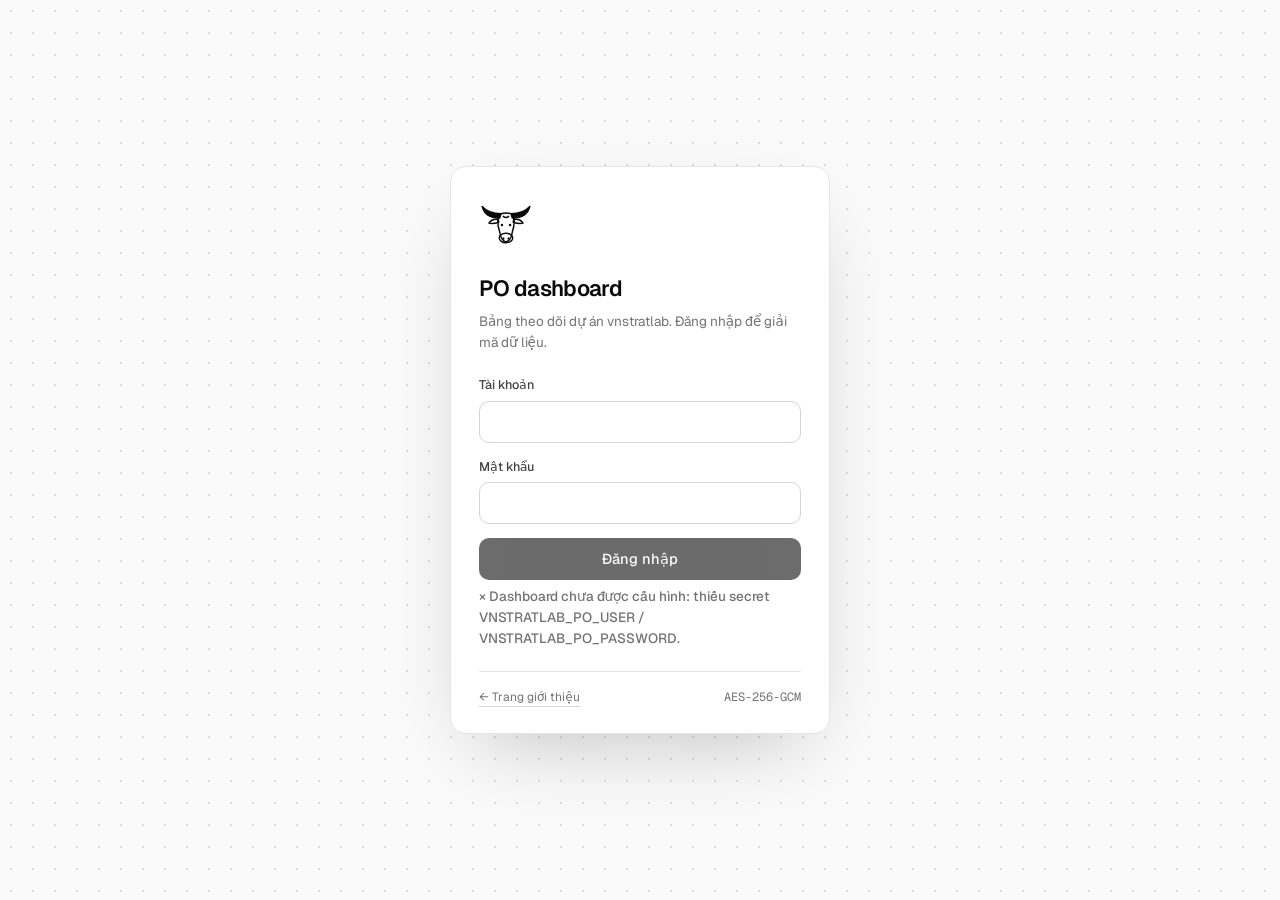
==== index.html @ ddb8c7f3 "feat(po): login screen and monochrome redesign - login decrypts data.enc.json in the browser (WebCry" ====
<!doctype html>
<html lang="vi">
<head>
<meta charset="utf-8">
<meta name="viewport" content="width=device-width, initial-scale=1, viewport-fit=cover">
<title>vnstratlab · PO</title>
<meta name="robots" content="noindex, nofollow">
<meta name="color-scheme" content="light dark">
<link rel="icon" href="../buffalo.svg" type="image/svg+xml">
<link rel="preconnect" href="https://fonts.googleapis.com">
<link rel="preconnect" href="https://fonts.gstatic.com" crossorigin>
<link rel="stylesheet" href="https://fonts.googleapis.com/css2?family=Geist:wght@400;500;600&family=Geist+Mono:wght@400;500&display=swap">
<link rel="stylesheet" href="styles.css">
<script>
  try { const t = localStorage.getItem("vnstratlab-theme"); if (t) document.documentElement.dataset.theme = t; } catch (_) {}
</script>
</head>
<body>
<svg width="0" height="0" style="position:absolute" aria-hidden="true">
  <symbol id="buffalo" viewBox="0 0 120 120">
    <g fill="none" stroke="currentColor" stroke-width="3.2" stroke-linecap="round" stroke-linejoin="round">
      <path d="M46 47C30 47 12 42 7 21C18 33 33 37 49 37Z" fill="currentColor"/>
      <path d="M74 47C90 47 108 42 113 21C102 33 87 37 71 37Z" fill="currentColor"/>
      <path d="M43 50C34 48 26 52 22 58C30 60 38 58 44 56Z"/>
      <path d="M77 50C86 48 94 52 98 58C90 60 82 58 76 56Z"/>
      <path d="M44 40C52 34 68 34 76 40C80 52 78 66 74 78C72 90 68 98 60 100C52 98 48 90 46 78C42 66 40 52 44 40Z"/>
      <path d="M54 43Q60 48 66 43"/>
      <ellipse cx="60" cy="91" rx="15" ry="10.5"/>
      <ellipse cx="54.5" cy="92" rx="2" ry="2.8" fill="currentColor" stroke="none"/>
      <ellipse cx="65.5" cy="92" rx="2" ry="2.8" fill="currentColor" stroke="none"/>
      <circle cx="51" cy="62" r="2.8" fill="currentColor" stroke="none"/>
      <circle cx="69" cy="62" r="2.8" fill="currentColor" stroke="none"/>
    </g>
  </symbol>
</svg>

<!-- ============ LOGIN ============ -->
<section class="gate" id="gate">
  <form class="gate-card" id="login" autocomplete="on" novalidate>
    <svg class="mark"><use href="#buffalo"/></svg>
    <h1>PO dashboard</h1>
    <p>Bảng theo dõi dự án vnstratlab. Đăng nhập để giải mã dữ liệu.</p>
    <label class="field"><span>Tài khoản</span><input id="user" name="username" autocomplete="username" required autocapitalize="off" spellcheck="false"></label>
    <label class="field"><span>Mật khẩu</span><input id="pass" name="password" type="password" autocomplete="current-password" required></label>
    <button class="btn" id="login-btn" type="submit">Đăng nhập</button>
    <p class="gate-msg" id="gate-msg" role="status" aria-live="polite"></p>
    <div class="gate-foot"><a href="../">← Trang giới thiệu</a><span class="mono">AES-256-GCM</span></div>
  </form>
</section>

<!-- ============ DASHBOARD ============ -->
<div id="app" hidden>
<header class="top">
  <div class="wrap top-inner">
    <a class="brand" href="../"><svg class="mark"><use href="#buffalo"/></svg>vnstratlab <span class="sep">/</span> <span class="po">PO</span></a>
    <nav aria-label="Liên kết">
      <a class="hide-sm" href="../">Giới thiệu</a>
      <a class="hide-sm" href="../docs/">Tài liệu</a>
      <a class="hide-sm" id="repo-link" href="https://github.com/lephucchi/vnstratlab">GitHub</a>
      <button class="icon-btn" id="theme" type="button" aria-label="Đổi giao diện sáng/tối">
        <svg viewBox="0 0 24 24" width="15" height="15" fill="none" stroke="currentColor" stroke-width="1.8" stroke-linecap="round"><circle cx="12" cy="12" r="4.5"/><path d="M12 2v2M12 20v2M4.9 4.9l1.4 1.4M17.7 17.7l1.4 1.4M2 12h2M20 12h2M4.9 19.1l1.4-1.4M17.7 6.3l1.4-1.4"/></svg>
      </button>
      <button class="icon-btn" id="logout" type="button">Đăng xuất</button>
    </nav>
  </div>
</header>

<main class="wrap">
  <div class="head">
    <div>
      <h1>Tổng quan dự án</h1>
      <p class="muted small mono" id="meta">Đang tải…</p>
    </div>
    <span class="live">pages.yml · build_status.py</span>
  </div>

  <section aria-labelledby="kpi-h">
    <h2 id="kpi-h" class="sr-only">Chỉ số chính</h2>
    <div class="kpis" id="kpis"></div>
  </section>

  <section aria-labelledby="wait-h" class="card">
    <h2 id="wait-h">Chờ bạn quyết</h2>
    <ul class="list" id="waiting"></ul>
  </section>

  <section aria-labelledby="road-h" class="card">
    <div class="section-head">
      <h2 id="road-h">Lộ trình theo milestone</h2>
      <span class="muted small">Tiến độ = card đã xong / tổng card</span>
    </div>
    <div id="roadmap"></div>
  </section>

  <section aria-labelledby="board-h" class="card">
    <div class="section-head">
      <h2 id="board-h">Bảng công việc</h2>
      <label class="small muted">Giai đoạn
        <select id="phase-filter">
          <option value="all">Tất cả</option>
          <option value="Phase 1">Phase 1</option>
          <option value="Phase 2">Phase 2</option>
          <option value="Phase 3">Phase 3</option>
        </select>
      </label>
    </div>
    <div class="board" id="board"></div>
  </section>

  <div class="two-col">
    <section aria-labelledby="adr-h" class="card">
      <h2 id="adr-h">Quyết định (ADR)</h2>
      <div class="table-wrap"><table class="table" id="adrs"><thead><tr><th>ADR</th><th>Trạng thái</th></tr></thead><tbody></tbody></table></div>
    </section>
    <section aria-labelledby="q-h" class="card">
      <h2 id="q-h">Chất lượng</h2>
      <div id="quality"></div>
    </section>
  </div>

  <div class="two-col">
    <section aria-labelledby="pr-h" class="card">
      <h2 id="pr-h">Pull request đang mở</h2>
      <ul class="list" id="pulls"></ul>
    </section>
    <section aria-labelledby="run-h" class="card">
      <h2 id="run-h">CI gần đây</h2>
      <ul class="list" id="runs"></ul>
    </section>
  </div>

  <section aria-labelledby="log-h" class="card">
    <h2 id="log-h">Nhật ký tiến độ</h2>
    <div class="table-wrap"><table class="table" id="progress"><thead><tr><th>Ngày</th><th>Card</th><th>Nội dung</th><th>Test</th><th>Review</th></tr></thead><tbody></tbody></table></div>
  </section>

  <section aria-labelledby="sys-h" class="card">
    <h2 id="sys-h">Hệ thống</h2>
    <div class="sys-grid">
      <a class="sys" href="../docs/end-to-end-flow/"><strong>Luồng end-to-end</strong><span>Dữ liệu → lab → chọn chiến lược → đề xuất</span></a>
      <a class="sys" href="../docs/engine/"><strong>Engine</strong><span>Vòng phiên, luật HOSE, sổ tiền, chế độ lý tưởng/thực thi</span></a>
      <a class="sys" href="../docs/strategies/"><strong>Chiến lược</strong><span>S00–S18: quy tắc, tham số, trạng thái</span></a>
      <a class="sys" href="../docs/architecture/"><strong>Kiến trúc</strong><span>Lớp, gói, lưu trữ, nơi chạy</span></a>
      <a class="sys" href="../docs/workflow/"><strong>Quy trình</strong><span>Vai trò agent, cổng G0–G4</span></a>
      <a class="sys" href="../docs/git-branching/"><strong>Nhánh git</strong><span>develop, feat, release, hotfix, orphan</span></a>
      <a class="sys" href="../docs/qa-gates/"><strong>Cổng QA</strong><span>CI, review, sẵn sàng phát hành</span></a>
      <a class="sys" href="../docs/plan/plan/"><strong>Kế hoạch</strong><span>Plan v1.1 đầy đủ</span></a>
    </div>
  </section>
</main>

<footer class="wrap muted small foot">
  <svg class="mark"><use href="#buffalo"/></svg>
  <span>Dữ liệu sinh tự động bởi <code>tools/build_status.py</code>, mã hóa bởi <code>tools/encrypt_po.py</code>. vnstratlab chỉ đưa ra khuyến nghị, không bao giờ đặt lệnh.</span>
</footer>
</div>
<script src="app.js"></script>
</body>
</html>
---- styles.css ----
/* vnstratlab PO dashboard — same monochrome system as the intro site. */
:root {
  --bg: #fafafa; --surface: #ffffff; --fg: #0a0a0a; --fg-2: #404040; --muted: #737373; --faint: #a3a3a3;
  --line: #e5e5e5; --line-2: #d4d4d4; --soft: #f4f4f4; --dot: 10, 10, 10; --radius: 12px;
  --sans: "Geist", ui-sans-serif, system-ui, -apple-system, "Segoe UI", Roboto, sans-serif;
  --mono: "Geist Mono", ui-monospace, "SFMono-Regular", Menlo, Consolas, monospace;
  color-scheme: light;
}
@media (prefers-color-scheme: dark) {
  :root:not([data-theme="light"]) {
    --bg: #0a0a0a; --surface: #111111; --fg: #fafafa; --fg-2: #d4d4d4; --muted: #8f8f8f; --faint: #525252;
    --line: #1f1f1f; --line-2: #2e2e2e; --soft: #171717; --dot: 250, 250, 250; color-scheme: dark;
  }
}
:root[data-theme="dark"] {
  --bg: #0a0a0a; --surface: #111111; --fg: #fafafa; --fg-2: #d4d4d4; --muted: #8f8f8f; --faint: #525252;
  --line: #1f1f1f; --line-2: #2e2e2e; --soft: #171717; --dot: 250, 250, 250; color-scheme: dark;
}

* { box-sizing: border-box; }
[hidden] { display: none !important; }
body { margin: 0; background: var(--bg); color: var(--fg); font: 400 14.5px/1.55 var(--sans); -webkit-font-smoothing: antialiased; }
a { color: inherit; text-decoration: none; border-bottom: 1px solid var(--line-2); }
a:hover { border-color: var(--fg); }
code, .mono { font-family: var(--mono); }
code { font-size: .88em; padding: .05em .35em; border: 1px solid var(--line); border-radius: 5px; background: var(--soft); }
.wrap { width: min(1200px, 100% - 32px); margin-inline: auto; }
.muted { color: var(--muted); }
.small { font-size: 12.5px; }
.sr-only { position: absolute; width: 1px; height: 1px; overflow: hidden; clip: rect(0 0 0 0); white-space: nowrap; }
:focus-visible { outline: 2px solid var(--fg); outline-offset: 2px; border-radius: 6px; }
@media (prefers-reduced-motion: reduce) { *, *::before, *::after { animation: none !important; transition: none !important; } }
.mark { width: 26px; height: 26px; flex: none; }

/* ---------------- login */
.gate {
  min-height: 100vh; min-height: 100dvh; display: grid; place-items: center; padding: 24px 16px;
  background-image: radial-gradient(rgba(var(--dot), .13) 1px, transparent 1.2px); background-size: 22px 22px;
}
.gate-card {
  width: min(380px, 100%); background: var(--surface); border: 1px solid var(--line); border-radius: 16px;
  padding: 30px 28px 26px; box-shadow: 0 30px 80px -30px rgba(0,0,0,.25); animation: rise .6s cubic-bezier(.2,.7,.2,1) both;
}
@keyframes rise { from { opacity: 0; transform: translateY(10px); } to { opacity: 1; transform: none; } }
.gate-card .mark { width: 54px; height: 54px; margin-bottom: 14px; }
.gate-card h1 { font-size: 22px; letter-spacing: -.03em; margin: 0; font-weight: 600; }
.gate-card > p { margin: 6px 0 22px; color: var(--muted); font-size: 13.5px; }
.field { display: block; margin-bottom: 14px; }
.field span { display: block; font-size: 12.5px; color: var(--fg-2); margin-bottom: 6px; font-weight: 500; }
.field input {
  width: 100%; height: 42px; border-radius: 10px; border: 1px solid var(--line-2); background: var(--surface);
  color: var(--fg); padding: 0 12px; font: 400 14.5px var(--sans); transition: border-color .15s, box-shadow .15s;
}
.field input:focus { outline: none; border-color: var(--fg); box-shadow: 0 0 0 3px color-mix(in srgb, var(--fg) 12%, transparent); }
.btn {
  width: 100%; height: 42px; border: 0; border-radius: 10px; background: var(--fg); color: var(--bg);
  font: 500 14.5px var(--sans); cursor: pointer; display: inline-flex; align-items: center; justify-content: center; gap: 8px;
}
.btn:disabled { opacity: .6; cursor: progress; }
.btn .spin { width: 14px; height: 14px; border: 2px solid currentColor; border-right-color: transparent; border-radius: 50%; animation: spin .7s linear infinite; }
@keyframes spin { to { transform: rotate(360deg); } }
.gate-msg { min-height: 20px; margin: 12px 0 0; font-size: 13px; color: var(--fg); }
.gate-msg.err { font-weight: 500; }
.gate-msg.err::before { content: "× "; }
.gate-card.shake { animation: shake .35s; }
@keyframes shake { 25% { transform: translateX(-6px); } 50% { transform: translateX(6px); } 75% { transform: translateX(-3px); } }
.gate-foot { margin-top: 20px; padding-top: 16px; border-top: 1px solid var(--line); font-size: 12px; color: var(--muted); display: flex; justify-content: space-between; gap: 10px; }

/* ---------------- dashboard chrome */
.top {
  position: sticky; top: 0; z-index: 10; padding-top: env(safe-area-inset-top, 0px);
  background: color-mix(in srgb, var(--bg) 78%, transparent); backdrop-filter: blur(12px); -webkit-backdrop-filter: blur(12px);
  border-bottom: 1px solid var(--line);
}
.top-inner { display: flex; align-items: center; gap: 16px; height: 60px; }
.brand { display: flex; align-items: center; gap: 10px; border: 0; font-weight: 600; letter-spacing: -.01em; }
.brand .sep { color: var(--faint); font-weight: 400; }
.brand .po { color: var(--muted); font-weight: 500; }
.top nav { display: flex; gap: 18px; margin-left: auto; align-items: center; font-size: 13.5px; }
.top nav a { border: 0; color: var(--muted); }
.top nav a:hover { color: var(--fg); }
.icon-btn { height: 32px; min-width: 32px; padding: 0 10px; border-radius: 8px; border: 1px solid var(--line); background: transparent; color: var(--fg); font: 500 12.5px var(--sans); cursor: pointer; display: inline-flex; align-items: center; gap: 6px; }
.icon-btn:hover { border-color: var(--line-2); background: var(--soft); }
@media (max-width: 720px) { .top nav .hide-sm { display: none; } }

.head { padding: 34px 0 22px; display: flex; justify-content: space-between; align-items: end; gap: 16px; flex-wrap: wrap; }
.head h1 { font-size: clamp(26px, 4vw, 34px); letter-spacing: -.035em; margin: 0; font-weight: 600; line-height: 1.1; }
.head p { margin: 6px 0 0; }
.live { display: inline-flex; align-items: center; gap: 8px; font: 12px var(--mono); color: var(--muted); border: 1px solid var(--line); border-radius: 999px; padding: 4px 10px; background: var(--surface); }
.live::before { content: ""; width: 7px; height: 7px; border-radius: 50%; background: var(--fg); animation: pulse 2s infinite; }
@keyframes pulse { 50% { opacity: .25; } }

/* ---------------- blocks */
.card { background: var(--surface); border: 1px solid var(--line); border-radius: var(--radius); padding: 18px 20px; margin-bottom: 16px; }
.card h2 { font-size: 13px; text-transform: uppercase; letter-spacing: .06em; color: var(--muted); font-weight: 500; margin: 0 0 14px; font-family: var(--mono); }
.section-head { display: flex; justify-content: space-between; align-items: baseline; gap: 12px; flex-wrap: wrap; margin-bottom: 14px; }
.section-head h2 { margin: 0; }
select { font: 13px var(--sans); background: var(--surface); color: var(--fg); border: 1px solid var(--line-2); border-radius: 8px; padding: 4px 8px; }

.kpis { display: grid; grid-template-columns: repeat(auto-fit, minmax(160px, 1fr)); border: 1px solid var(--line); border-radius: var(--radius); overflow: hidden; background: var(--surface); margin-bottom: 16px; }
.kpi { padding: 16px 18px 18px; border-right: 1px solid var(--line); border-bottom: 1px solid var(--line); margin: 0 -1px -1px 0; }
.kpi .label { color: var(--muted); font-size: 12.5px; }
.kpi .value { font: 500 26px/1.2 var(--mono); letter-spacing: -.03em; margin-top: 6px; }
.kpi .sub { color: var(--muted); font-size: 12px; margin-top: 2px; }

.list { list-style: none; padding: 0; margin: 0; }
.list li { padding: 10px 0; border-top: 1px solid var(--line); display: flex; gap: 10px; align-items: baseline; flex-wrap: wrap; font-size: 14px; }
.list li:first-child { border-top: 0; padding-top: 0; }
.empty { color: var(--muted); font-size: 13.5px; }

.chip { display: inline-flex; align-items: center; gap: 5px; font: 500 11.5px/1.6 var(--mono); padding: 0 8px; border-radius: 999px; border: 1px solid var(--line-2); color: var(--fg-2); white-space: nowrap; }
.chip.ok { background: var(--fg); color: var(--bg); border-color: var(--fg); }
.chip.warn { border-color: var(--fg); color: var(--fg); }
.chip.bad { border: 1.5px dashed var(--fg); color: var(--fg); }
.chip.info { background: var(--soft); }

.phase-title { font: 500 11.5px var(--mono); text-transform: uppercase; letter-spacing: .06em; color: var(--muted); margin: 18px 0 10px; }
.phase-title:first-child { margin-top: 0; }
.ms { margin-bottom: 12px; }
.ms-head { display: flex; justify-content: space-between; gap: 8px; font-size: 13.5px; }
.ms-head .muted { font-family: var(--mono); font-size: 12px; }
.bar { height: 6px; background: var(--soft); border: 1px solid var(--line); border-radius: 999px; overflow: hidden; margin-top: 6px; }
.bar > span { display: block; height: 100%; background: var(--fg); border-radius: 999px; transition: width .8s cubic-bezier(.2,.7,.2,1); }

.board { display: grid; grid-template-columns: repeat(5, minmax(0, 1fr)); gap: 10px; }
.col { background: var(--bg); border: 1px solid var(--line); border-radius: 10px; padding: 10px; min-height: 90px; }
.col h3 { font: 500 12px var(--mono); margin: 0 2px 10px; display: flex; justify-content: space-between; text-transform: uppercase; letter-spacing: .04em; color: var(--fg-2); }
.task { background: var(--surface); border: 1px solid var(--line); border-radius: 8px; padding: 8px 10px; margin-bottom: 6px; font-size: 13px; transition: border-color .15s; }
.task:hover { border-color: var(--fg); }
.task .id { font: 500 12px var(--mono); }
.task .t { display: block; color: var(--muted); margin-top: 2px; }
.task .chip { margin: 4px 0 0; max-width: 100%; overflow: hidden; text-overflow: ellipsis; display: inline-block; vertical-align: middle; }

.two-col { display: grid; grid-template-columns: 1fr 1fr; gap: 16px; }
.table-wrap { overflow-x: auto; }
.table { width: 100%; border-collapse: collapse; font-size: 13.5px; }
.table th, .table td { text-align: left; padding: 8px 10px 8px 0; border-top: 1px solid var(--line); vertical-align: top; }
.table th { color: var(--muted); font: 500 11.5px var(--mono); text-transform: uppercase; letter-spacing: .05em; border-top: 0; }
.table td:first-child { font-family: var(--mono); font-size: 12.5px; white-space: nowrap; }

.q-row { display: flex; justify-content: space-between; gap: 12px; padding: 8px 0; border-top: 1px solid var(--line); font-size: 13.5px; }
.q-row:first-child { border-top: 0; padding-top: 0; }
.q-row .v { font-family: var(--mono); font-weight: 500; white-space: nowrap; }
.q-row span:first-child { overflow-wrap: anywhere; }

.sys-grid { display: grid; grid-template-columns: repeat(auto-fill, minmax(230px, 1fr)); gap: 10px; }
.sys { border: 1px solid var(--line); border-radius: 10px; padding: 12px 14px; display: block; transition: border-color .15s, transform .15s; }
.sys:hover { border-color: var(--fg); transform: translateY(-1px); }
.sys strong { display: block; font-weight: 600; font-size: 14px; }
.sys span { color: var(--muted); font-size: 12.5px; }

.foot { padding: 10px 0 calc(28px + env(safe-area-inset-bottom, 0px)); display: flex; align-items: center; gap: 10px; }
.foot .mark { width: 20px; height: 20px; }

@media (max-width: 960px) { .board { grid-template-columns: 1fr 1fr; } .two-col { grid-template-columns: 1fr; } }
@media (max-width: 560px) { .board { grid-template-columns: 1fr; } .card { padding: 16px; } }
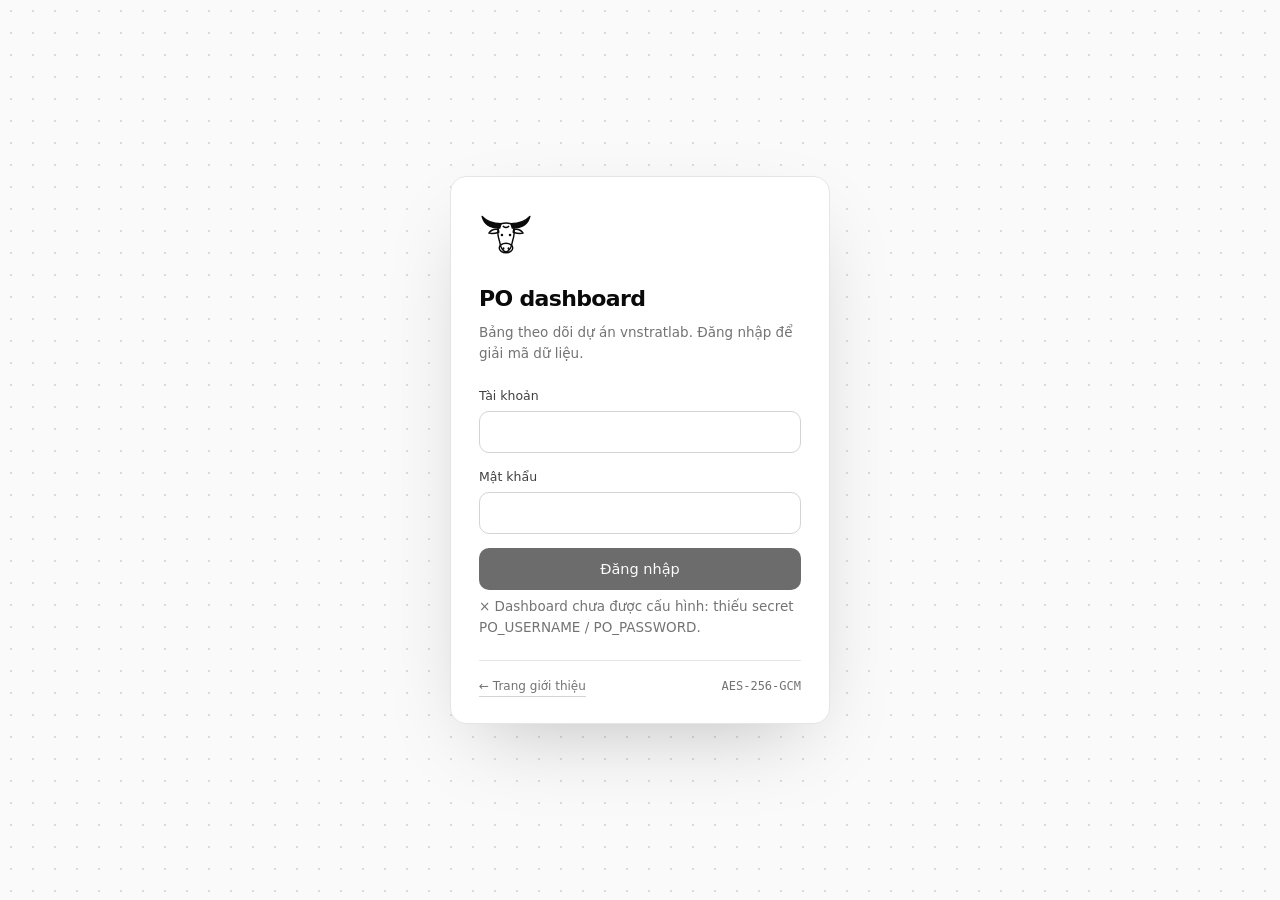
==== commit 93a8155c: "fix(po): normalised login, envelope check, CSP, README - NFC-normalise and trim user and password, s" ====
--- a/index.html
+++ b/index.html
@@ -5,18 +5,17 @@
 <meta name="viewport" content="width=device-width, initial-scale=1, viewport-fit=cover">
 <title>vnstratlab · PO</title>
 <meta name="robots" content="noindex, nofollow">
+<meta http-equiv="Content-Security-Policy" content="default-src 'none'; script-src 'self'; connect-src 'self'; img-src 'self' data:; style-src 'self' https://fonts.googleapis.com; font-src https://fonts.gstatic.com; form-action 'none'; base-uri 'none'">
 <meta name="color-scheme" content="light dark">
 <link rel="icon" href="../buffalo.svg" type="image/svg+xml">
 <link rel="preconnect" href="https://fonts.googleapis.com">
 <link rel="preconnect" href="https://fonts.gstatic.com" crossorigin>
 <link rel="stylesheet" href="https://fonts.googleapis.com/css2?family=Geist:wght@400;500;600&family=Geist+Mono:wght@400;500&display=swap">
 <link rel="stylesheet" href="styles.css">
-<script>
-  try { const t = localStorage.getItem("vnstratlab-theme"); if (t) document.documentElement.dataset.theme = t; } catch (_) {}
-</script>
+<script src="theme.js"></script>
 </head>
 <body>
-<svg width="0" height="0" style="position:absolute" aria-hidden="true">
+<svg class="sprite" width="0" height="0" aria-hidden="true">
   <symbol id="buffalo" viewBox="0 0 120 120">
     <g fill="none" stroke="currentColor" stroke-width="3.2" stroke-linecap="round" stroke-linejoin="round">
       <path d="M46 47C30 47 12 42 7 21C18 33 33 37 49 37Z" fill="currentColor"/>
@@ -37,7 +36,7 @@
 <!-- ============ LOGIN ============ -->
 <section class="gate" id="gate">
   <form class="gate-card" id="login" autocomplete="on" novalidate>
-    <svg class="mark"><use href="#buffalo"/></svg>
+    <svg class="mark" aria-hidden="true"><use href="#buffalo"/></svg>
     <h1>PO dashboard</h1>
     <p>Bảng theo dõi dự án vnstratlab. Đăng nhập để giải mã dữ liệu.</p>
     <label class="field"><span>Tài khoản</span><input id="user" name="username" autocomplete="username" required autocapitalize="off" spellcheck="false"></label>
@@ -52,7 +51,7 @@
 <div id="app" hidden>
 <header class="top">
   <div class="wrap top-inner">
-    <a class="brand" href="../"><svg class="mark"><use href="#buffalo"/></svg>vnstratlab <span class="sep">/</span> <span class="po">PO</span></a>
+    <a class="brand" href="../"><svg class="mark" aria-hidden="true"><use href="#buffalo"/></svg>vnstratlab <span class="sep">/</span> <span class="po">PO</span></a>
     <nav aria-label="Liên kết">
       <a class="hide-sm" href="../">Giới thiệu</a>
       <a class="hide-sm" href="../docs/">Tài liệu</a>
@@ -150,7 +149,7 @@
 </main>
 
 <footer class="wrap muted small foot">
-  <svg class="mark"><use href="#buffalo"/></svg>
+  <svg class="mark" aria-hidden="true"><use href="#buffalo"/></svg>
   <span>Dữ liệu sinh tự động bởi <code>tools/build_status.py</code>, mã hóa bởi <code>tools/encrypt_po.py</code>. vnstratlab chỉ đưa ra khuyến nghị, không bao giờ đặt lệnh.</span>
 </footer>
 </div>
--- a/styles.css
+++ b/styles.css
@@ -31,6 +31,7 @@
 :focus-visible { outline: 2px solid var(--fg); outline-offset: 2px; border-radius: 6px; }
 @media (prefers-reduced-motion: reduce) { *, *::before, *::after { animation: none !important; transition: none !important; } }
 .mark { width: 26px; height: 26px; flex: none; }
+.sprite { position: absolute; width: 0; height: 0; overflow: hidden; }
 
 /* ---------------- login */
 .gate {
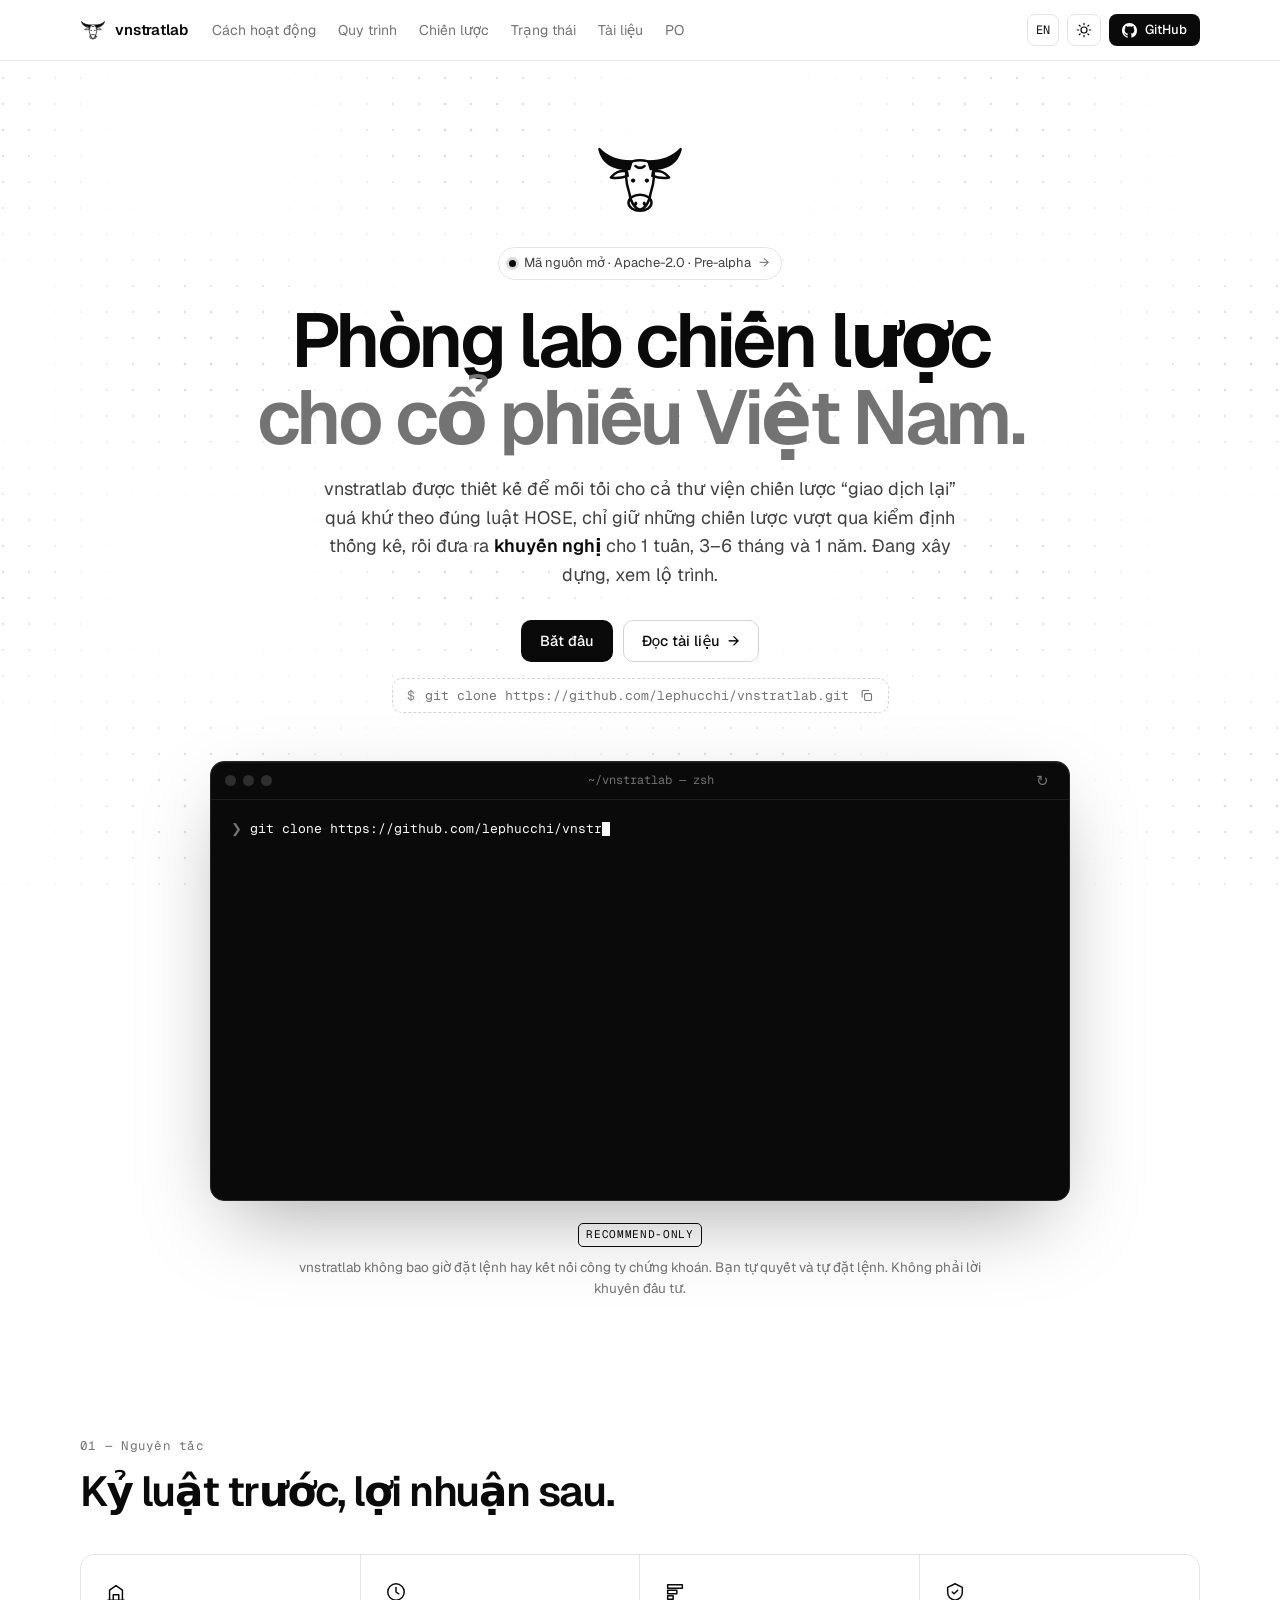
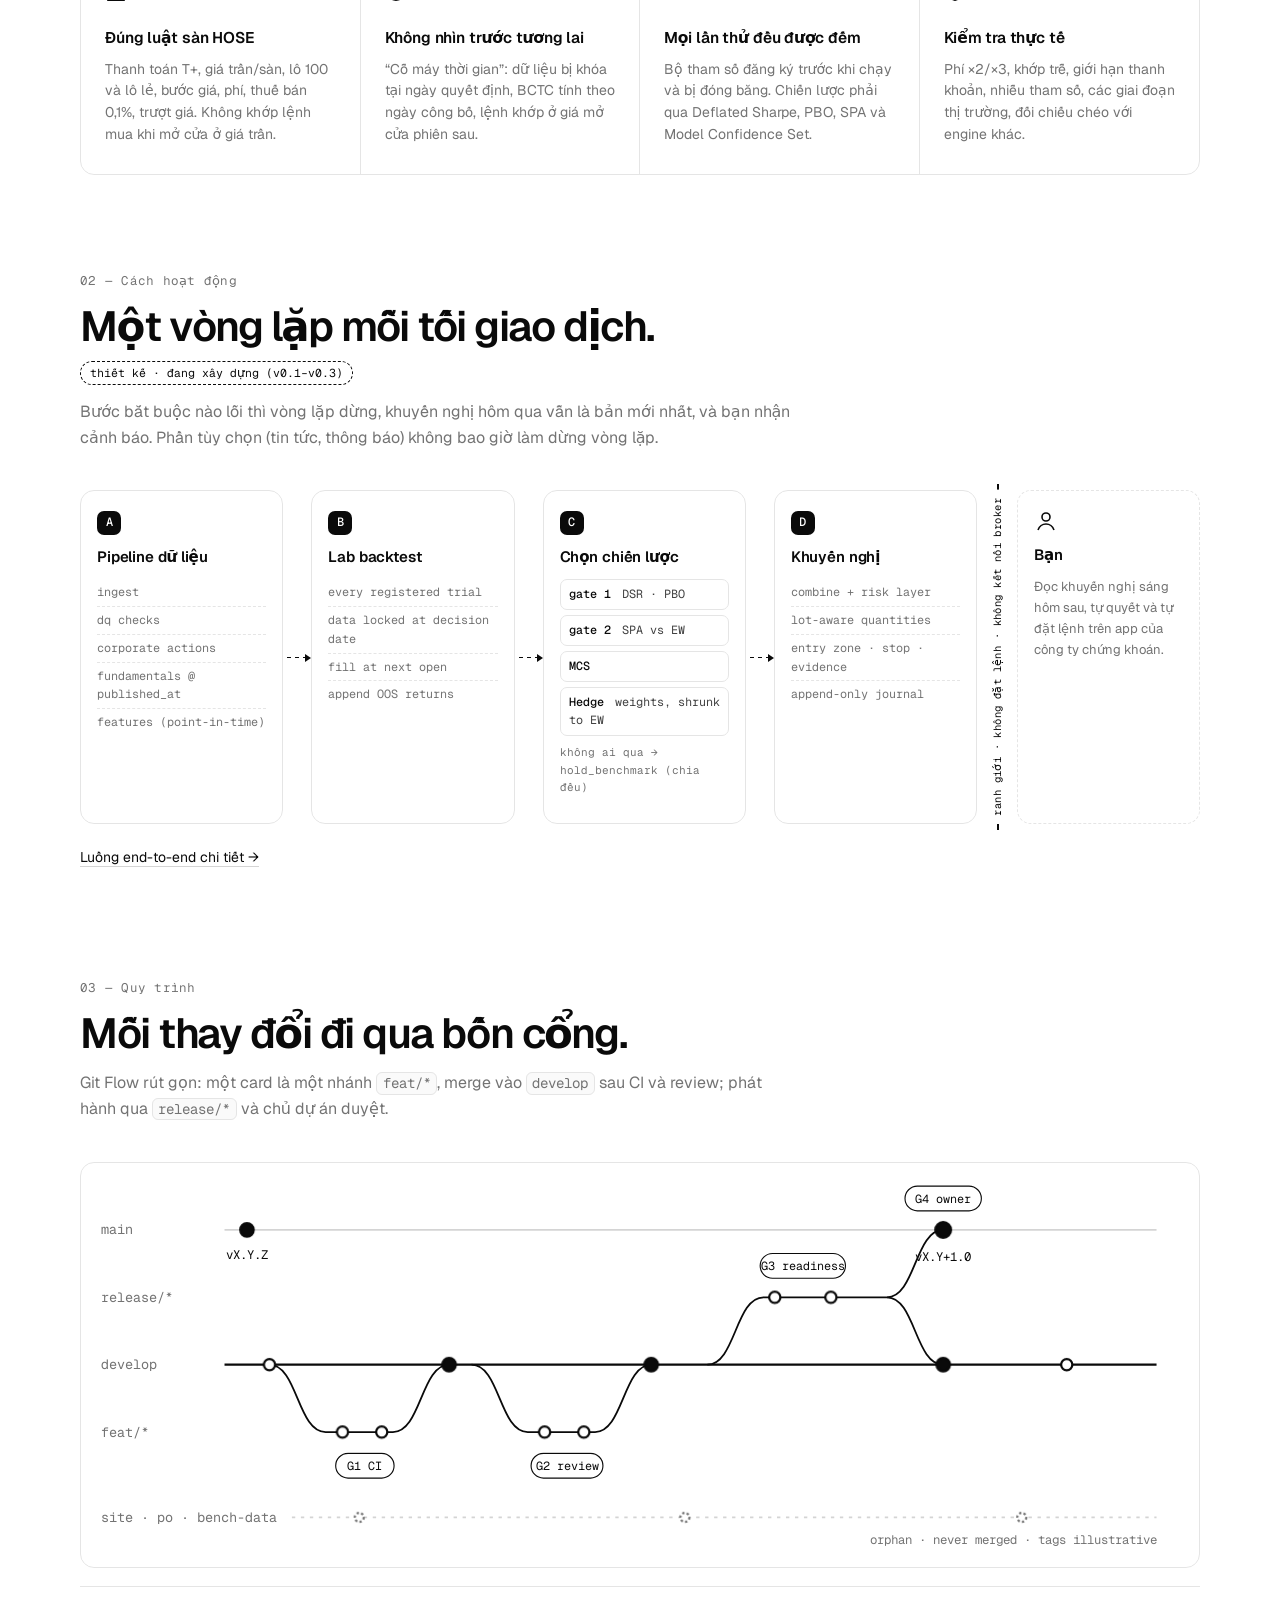
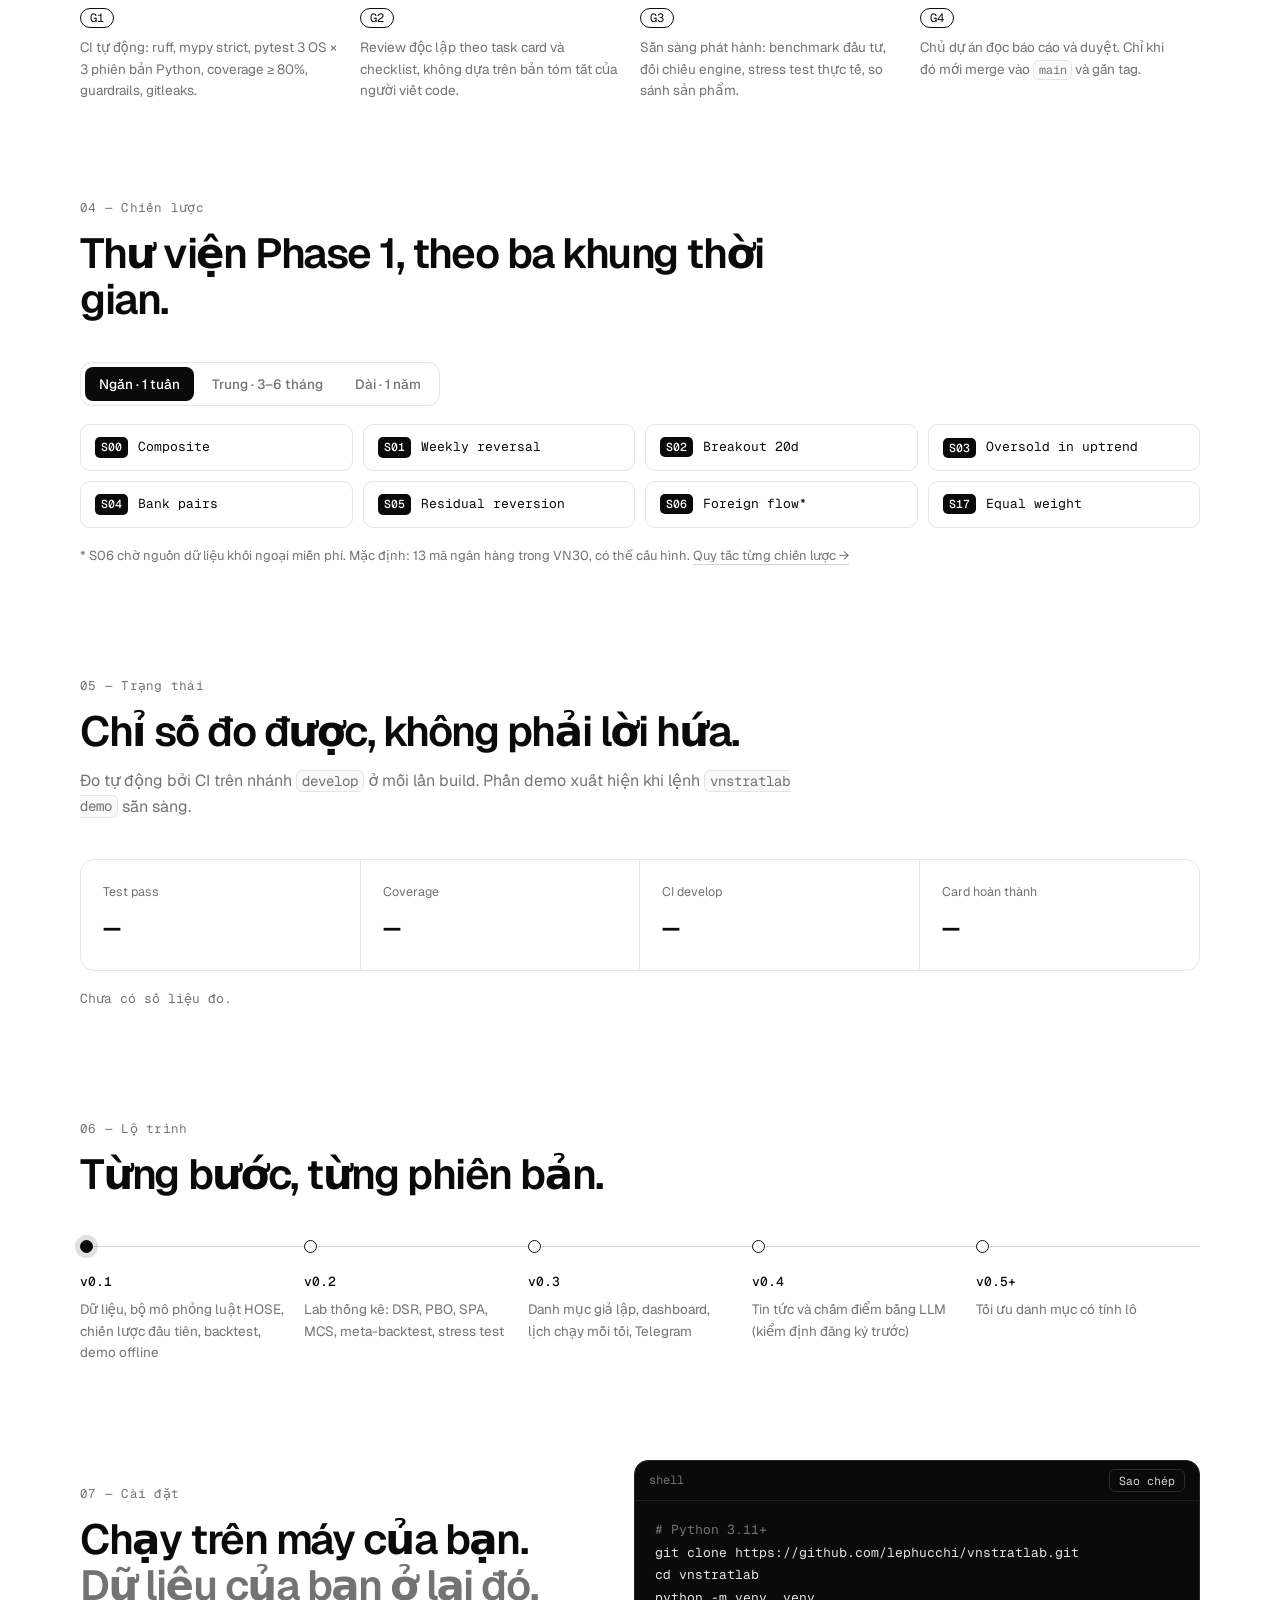
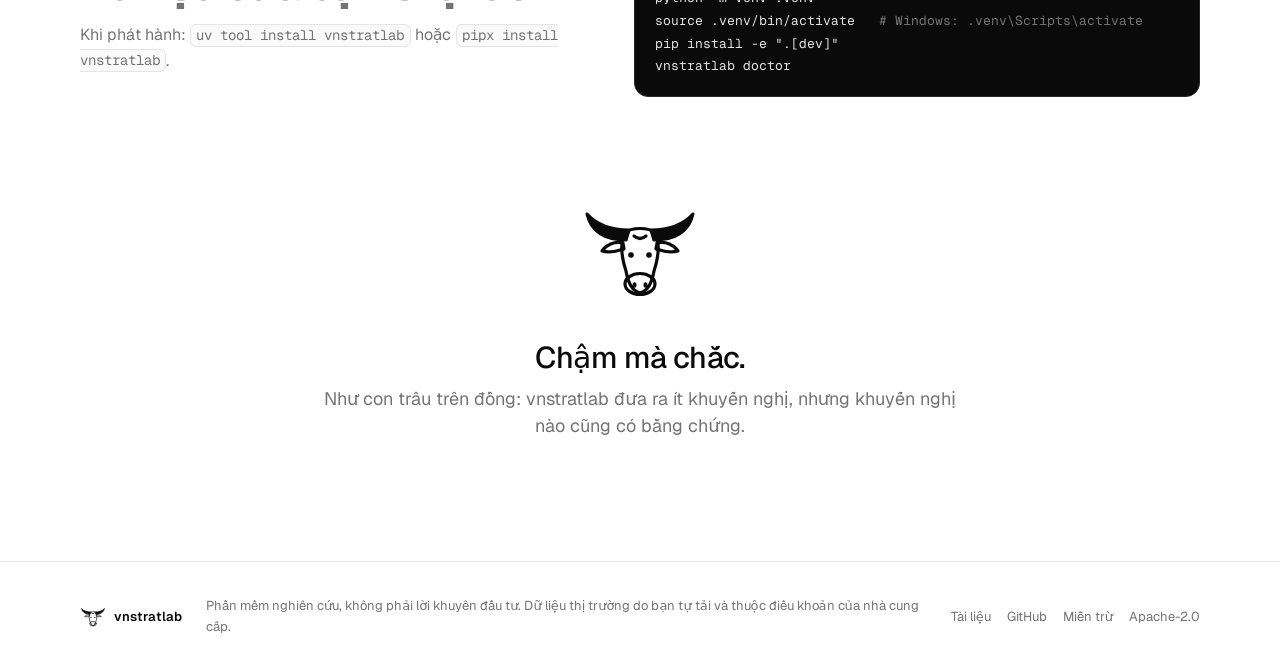
==== commit 14ca5227: "fix(site): accurate claims, a11y, mobile menu, install steps - hero and pipeline framed as design (u" ====
--- a/index.html
+++ b/index.html
@@ -3,23 +3,30 @@
 <head>
 <meta charset="utf-8">
 <meta name="viewport" content="width=device-width, initial-scale=1, viewport-fit=cover">
-<title>vnstratlab · PO</title>
-<meta name="robots" content="noindex, nofollow">
-<meta http-equiv="Content-Security-Policy" content="default-src 'none'; script-src 'self'; connect-src 'self'; img-src 'self' data:; style-src 'self' https://fonts.googleapis.com; font-src https://fonts.gstatic.com; form-action 'none'; base-uri 'none'">
+<title>vnstratlab</title>
+<meta name="description" content="Phòng lab chiến lược mã nguồn mở cho cổ phiếu Việt Nam: backtest đúng luật HOSE, chọn chiến lược bằng kiểm định thống kê, chỉ đưa ra khuyến nghị.">
 <meta name="color-scheme" content="light dark">
-<link rel="icon" href="../buffalo.svg" type="image/svg+xml">
+<meta property="og:title" content="vnstratlab — strategy lab for Vietnamese stocks">
+<meta property="og:description" content="Open-source, recommend-only. HOSE rules built in, statistical selection, no best-backtest picking.">
+<link rel="icon" href="buffalo.svg" type="image/svg+xml">
 <link rel="preconnect" href="https://fonts.googleapis.com">
 <link rel="preconnect" href="https://fonts.gstatic.com" crossorigin>
-<link rel="stylesheet" href="https://fonts.googleapis.com/css2?family=Geist:wght@400;500;600&family=Geist+Mono:wght@400;500&display=swap">
+<link rel="stylesheet" href="https://fonts.googleapis.com/css2?family=Geist:wght@400;500;600;700&family=Geist+Mono:wght@400;500&display=swap">
 <link rel="stylesheet" href="styles.css">
-<script src="theme.js"></script>
+<script>
+  // theme before paint: explicit choice wins, otherwise follow the system
+  try { const t = localStorage.getItem("vnstratlab-theme"); if (t) document.documentElement.dataset.theme = t; } catch (_) {}
+</script>
 </head>
 <body>
+<canvas id="bg" aria-hidden="true"></canvas>
+
+<!-- mascot symbol, reused in nav, hero and footer -->
 <svg class="sprite" width="0" height="0" aria-hidden="true">
   <symbol id="buffalo" viewBox="0 0 120 120">
     <g fill="none" stroke="currentColor" stroke-width="3.2" stroke-linecap="round" stroke-linejoin="round">
-      <path d="M46 47C30 47 12 42 7 21C18 33 33 37 49 37Z" fill="currentColor"/>
-      <path d="M74 47C90 47 108 42 113 21C102 33 87 37 71 37Z" fill="currentColor"/>
+      <path class="horn" d="M46 47C30 47 12 42 7 21C18 33 33 37 49 37Z" fill="currentColor"/>
+      <path class="horn" d="M74 47C90 47 108 42 113 21C102 33 87 37 71 37Z" fill="currentColor"/>
       <path d="M43 50C34 48 26 52 22 58C30 60 38 58 44 56Z"/>
       <path d="M77 50C86 48 94 52 98 58C90 60 82 58 76 56Z"/>
       <path d="M44 40C52 34 68 34 76 40C80 52 78 66 74 78C72 90 68 98 60 100C52 98 48 90 46 78C42 66 40 52 44 40Z"/>
@@ -27,132 +34,349 @@
       <ellipse cx="60" cy="91" rx="15" ry="10.5"/>
       <ellipse cx="54.5" cy="92" rx="2" ry="2.8" fill="currentColor" stroke="none"/>
       <ellipse cx="65.5" cy="92" rx="2" ry="2.8" fill="currentColor" stroke="none"/>
-      <circle cx="51" cy="62" r="2.8" fill="currentColor" stroke="none"/>
-      <circle cx="69" cy="62" r="2.8" fill="currentColor" stroke="none"/>
+      <g class="eyes"><circle cx="51" cy="62" r="2.8" fill="currentColor" stroke="none"/><circle cx="69" cy="62" r="2.8" fill="currentColor" stroke="none"/></g>
     </g>
   </symbol>
 </svg>
 
-<!-- ============ LOGIN ============ -->
-<section class="gate" id="gate">
-  <form class="gate-card" id="login" autocomplete="on" novalidate>
-    <svg class="mark" aria-hidden="true"><use href="#buffalo"/></svg>
-    <h1>PO dashboard</h1>
-    <p>Bảng theo dõi dự án vnstratlab. Đăng nhập để giải mã dữ liệu.</p>
-    <label class="field"><span>Tài khoản</span><input id="user" name="username" autocomplete="username" required autocapitalize="off" spellcheck="false"></label>
-    <label class="field"><span>Mật khẩu</span><input id="pass" name="password" type="password" autocomplete="current-password" required></label>
-    <button class="btn" id="login-btn" type="submit">Đăng nhập</button>
-    <p class="gate-msg" id="gate-msg" role="status" aria-live="polite"></p>
-    <div class="gate-foot"><a href="../">← Trang giới thiệu</a><span class="mono">AES-256-GCM</span></div>
-  </form>
-</section>
-
-<!-- ============ DASHBOARD ============ -->
-<div id="app" hidden>
-<header class="top">
-  <div class="wrap top-inner">
-    <a class="brand" href="../"><svg class="mark" aria-hidden="true"><use href="#buffalo"/></svg>vnstratlab <span class="sep">/</span> <span class="po">PO</span></a>
-    <nav aria-label="Liên kết">
-      <a class="hide-sm" href="../">Giới thiệu</a>
-      <a class="hide-sm" href="../docs/">Tài liệu</a>
-      <a class="hide-sm" id="repo-link" href="https://github.com/lephucchi/vnstratlab">GitHub</a>
-      <button class="icon-btn" id="theme" type="button" aria-label="Đổi giao diện sáng/tối">
-        <svg viewBox="0 0 24 24" width="15" height="15" fill="none" stroke="currentColor" stroke-width="1.8" stroke-linecap="round"><circle cx="12" cy="12" r="4.5"/><path d="M12 2v2M12 20v2M4.9 4.9l1.4 1.4M17.7 17.7l1.4 1.4M2 12h2M20 12h2M4.9 19.1l1.4-1.4M17.7 6.3l1.4-1.4"/></svg>
+<header class="nav">
+  <div class="wrap nav-inner">
+    <a class="brand" href="./" aria-label="vnstratlab">
+      <svg class="brand-mark" aria-hidden="true"><use href="#buffalo"/></svg><span>vnstratlab</span>
+    </a>
+    <nav class="links" aria-label="Main">
+      <a href="#how"><span data-lang="vi">Cách hoạt động</span><span data-lang="en">How it works</span></a>
+      <a href="#workflow"><span data-lang="vi">Quy trình</span><span data-lang="en">Workflow</span></a>
+      <a href="#strategies"><span data-lang="vi">Chiến lược</span><span data-lang="en">Strategies</span></a>
+      <a href="#status"><span data-lang="vi">Trạng thái</span><span data-lang="en">Status</span></a>
+      <a href="docs/"><span data-lang="vi">Tài liệu</span><span data-lang="en">Docs</span></a>
+      <a href="po/">PO</a>
+    </nav>
+    <div class="nav-actions">
+      <button id="menu" class="icon-btn menu-btn" type="button" aria-label="Menu" aria-expanded="false" aria-controls="mobile-nav">
+        <svg viewBox="0 0 24 24" width="16" height="16" fill="none" stroke="currentColor" stroke-width="1.8" stroke-linecap="round" aria-hidden="true"><path d="M4 7h16M4 12h16M4 17h16"/></svg>
       </button>
-      <button class="icon-btn" id="logout" type="button">Đăng xuất</button>
+      <button id="lang" class="icon-btn mono" type="button" aria-label="English">EN</button>
+      <button id="theme" class="icon-btn" type="button" aria-label="Dark mode" aria-pressed="false">
+        <svg viewBox="0 0 24 24" width="16" height="16" fill="none" stroke="currentColor" stroke-width="1.8" stroke-linecap="round"><circle cx="12" cy="12" r="4.5"/><path d="M12 2v2M12 20v2M4.9 4.9l1.4 1.4M17.7 17.7l1.4 1.4M2 12h2M20 12h2M4.9 19.1l1.4-1.4M17.7 6.3l1.4-1.4"/></svg>
+      </button>
+      <a class="btn btn-solid btn-sm" href="https://github.com/lephucchi/vnstratlab">
+        <svg viewBox="0 0 16 16" width="15" height="15" fill="currentColor" aria-hidden="true"><path d="M8 0C3.58 0 0 3.58 0 8c0 3.54 2.29 6.53 5.47 7.59.4.07.55-.17.55-.38 0-.19-.01-.82-.01-1.49-2.01.37-2.53-.49-2.69-.94-.09-.23-.48-.94-.82-1.13-.28-.15-.68-.52-.01-.53.63-.01 1.08.58 1.23.82.72 1.21 1.87.87 2.33.66.07-.52.28-.87.51-1.07-1.78-.2-3.64-.89-3.64-3.95 0-.87.31-1.59.82-2.15-.08-.2-.36-1.02.08-2.12 0 0 .67-.21 2.2.82.64-.18 1.32-.27 2-.27.68 0 1.36.09 2 .27 1.53-1.04 2.2-.82 2.2-.82.44 1.1.16 1.92.08 2.12.51.56.82 1.27.82 2.15 0 3.07-1.87 3.75-3.65 3.95.29.25.54.73.54 1.48 0 1.07-.01 1.93-.01 2.2 0 .21.15.46.55.38A8.013 8.013 0 0016 8c0-4.42-3.58-8-8-8z"/></svg>
+        GitHub
+      </a>
+    </div>
+  </div>
+  <nav class="mobile-nav wrap" id="mobile-nav" aria-label="Main (mobile)" hidden>
+      <a href="#how"><span data-lang="vi">Cách hoạt động</span><span data-lang="en">How it works</span></a>
+      <a href="#workflow"><span data-lang="vi">Quy trình</span><span data-lang="en">Workflow</span></a>
+      <a href="#strategies"><span data-lang="vi">Chiến lược</span><span data-lang="en">Strategies</span></a>
+      <a href="#status"><span data-lang="vi">Trạng thái</span><span data-lang="en">Status</span></a>
+      <a href="docs/"><span data-lang="vi">Tài liệu</span><span data-lang="en">Docs</span></a>
+      <a href="po/">PO</a>
+    </nav>
+</header>
+
+<main>
+  <!-- HERO -->
+  <section class="hero wrap">
+    <svg class="hero-mascot" aria-hidden="true"><use href="#buffalo"/></svg>
+    <a class="pill" href="https://github.com/lephucchi/vnstratlab/blob/develop/docs/roadmap.md">
+      <span class="dot"></span>
+      <span data-lang="vi">Mã nguồn mở · Apache-2.0 · Pre-alpha</span>
+      <span data-lang="en">Open source · Apache-2.0 · Pre-alpha</span>
+      <span class="arrow">→</span>
+    </a>
+    <h1>
+      <span data-lang="vi">Phòng lab chiến lược<br><span class="dim">cho cổ phiếu Việt Nam.</span></span>
+      <span data-lang="en">The strategy lab<br><span class="dim">for Vietnamese stocks.</span></span>
+    </h1>
+    <p class="lead" data-lang="vi">vnstratlab được thiết kế để mỗi tối cho cả thư viện chiến lược “giao dịch lại” quá khứ theo đúng luật HOSE, chỉ giữ những chiến lược vượt qua kiểm định thống kê, rồi đưa ra <strong>khuyến nghị</strong> cho 1 tuần, 3–6 tháng và 1 năm. Đang xây dựng, xem lộ trình.</p>
+    <p class="lead" data-lang="en">vnstratlab is designed to replay a library of strategies through the past every evening under real HOSE rules, keep only those that survive statistical tests, and turn them into <strong>recommendations</strong> for 1 week, 3–6 months and 1 year. Under construction, see the roadmap.</p>
+    <div class="cta">
+      <a class="btn btn-solid" href="#install"><span data-lang="vi">Bắt đầu</span><span data-lang="en">Get started</span></a>
+      <a class="btn btn-ghost" href="docs/"><span data-lang="vi">Đọc tài liệu</span><span data-lang="en">Read the docs</span> →</a>
+    </div>
+    <button class="copy-cmd mono" type="button" data-copy="git clone https://github.com/lephucchi/vnstratlab.git">
+      <span class="prompt">$</span> git clone https://github.com/lephucchi/vnstratlab.git
+      <svg aria-hidden="true" class="copy-ico" viewBox="0 0 24 24" width="15" height="15" fill="none" stroke="currentColor" stroke-width="1.8"><rect x="9" y="9" width="11" height="11" rx="2"/><path d="M5 15V6a2 2 0 012-2h9"/></svg>
+    </button>
+
+    <!-- terminal: real commands and real output, typed when visible -->
+    <div class="term" id="term" role="region" aria-label="Terminal demo (excerpt)">
+      <div class="term-bar">
+        <span class="lights"><i></i><i></i><i></i></span>
+        <span class="term-title mono">~/vnstratlab — zsh</span>
+        <button class="term-replay mono" type="button" id="term-replay" aria-label="Replay">↻</button>
+      </div>
+      <pre class="term-body mono" id="term-body" aria-live="off"></pre>
+    </div>
+    <p class="notice">
+      <span class="notice-tag mono">RECOMMEND-ONLY</span>
+      <span data-lang="vi">vnstratlab không bao giờ đặt lệnh hay kết nối công ty chứng khoán. Bạn tự quyết và tự đặt lệnh. Không phải lời khuyên đầu tư.</span>
+      <span data-lang="en">vnstratlab never places orders or connects to a broker. You decide and place orders yourself. Not investment advice.</span>
+    </p>
+  </section>
+
+  <!-- PRINCIPLES -->
+  <section class="wrap section" id="principles">
+    <div class="sec-head">
+      <p class="kicker mono">01 — <span data-lang="vi">Nguyên tắc</span><span data-lang="en">Principles</span></p>
+      <h2 data-lang="vi">Kỷ luật trước, lợi nhuận sau.</h2>
+      <h2 data-lang="en">Discipline first, returns second.</h2>
+    </div>
+    <div class="features">
+      <article class="feature">
+        <svg viewBox="0 0 24 24" class="f-ico" aria-hidden="true"><path d="M3 21h18M5 21V10l7-5 7 5v11M9 21v-6h6v6"/></svg>
+        <h3 data-lang="vi">Đúng luật sàn HOSE</h3><h3 data-lang="en">HOSE rules built in</h3>
+        <p data-lang="vi">Thanh toán T+, giá trần/sàn, lô 100 và lô lẻ, bước giá, phí, thuế bán 0,1%, trượt giá. Không khớp lệnh mua khi mở cửa ở giá trần.</p>
+        <p data-lang="en">T+ settlement, price limits, round and odd lots, tick sizes, fees, 0.1% sales tax, slippage. No buy fill on a ceiling open.</p>
+      </article>
+      <article class="feature">
+        <svg viewBox="0 0 24 24" class="f-ico" aria-hidden="true"><circle cx="12" cy="12" r="9"/><path d="M12 7v5l3 2"/></svg>
+        <h3 data-lang="vi">Không nhìn trước tương lai</h3><h3 data-lang="en">No lookahead</h3>
+        <p data-lang="vi">“Cỗ máy thời gian”: dữ liệu bị khóa tại ngày quyết định, BCTC tính theo ngày công bố, lệnh khớp ở giá mở cửa phiên sau.</p>
+        <p data-lang="en">A “time machine”: data is locked at the decision date, fundamentals count from their publish date, orders fill at the next open.</p>
+      </article>
+      <article class="feature">
+        <svg viewBox="0 0 24 24" class="f-ico" aria-hidden="true"><path d="M4 4h16v4H4zM4 10h10v4H4zM4 16h6v4H4z"/></svg>
+        <h3 data-lang="vi">Mọi lần thử đều được đếm</h3><h3 data-lang="en">Every trial counted</h3>
+        <p data-lang="vi">Bộ tham số đăng ký trước khi chạy và bị đóng băng. Chiến lược phải qua Deflated Sharpe, PBO, SPA và Model Confidence Set.</p>
+        <p data-lang="en">Parameter sets are registered before they run and frozen. Strategies must pass Deflated Sharpe, PBO, SPA and a Model Confidence Set.</p>
+      </article>
+      <article class="feature">
+        <svg viewBox="0 0 24 24" class="f-ico" aria-hidden="true"><path d="M12 3l8 4v5c0 5-3.5 8-8 9-4.5-1-8-4-8-9V7z"/><path d="M9 12l2 2 4-4"/></svg>
+        <h3 data-lang="vi">Kiểm tra thực tế</h3><h3 data-lang="en">Realism checks</h3>
+        <p data-lang="vi">Phí ×2/×3, khớp trễ, giới hạn thanh khoản, nhiễu tham số, các giai đoạn thị trường, đối chiếu chéo với engine khác.</p>
+        <p data-lang="en">Costs ×2/×3, delayed fills, liquidity caps, parameter noise, market regimes, cross-checks against other engines.</p>
+      </article>
+    </div>
+  </section>
+
+  <!-- PIPELINE -->
+  <section class="wrap section" id="how">
+    <div class="sec-head">
+      <p class="kicker mono">02 — <span data-lang="vi">Cách hoạt động</span><span data-lang="en">How it works</span></p>
+      <h2 data-lang="vi">Một vòng lặp mỗi tối giao dịch.</h2>
+      <p class="tag-plan mono" data-lang="vi">thiết kế · đang xây dựng (v0.1–v0.3)</p>
+      <h2 data-lang="en">One loop, every trading evening.</h2>
+      <p class="tag-plan mono" data-lang="en">design · under construction (v0.1–v0.3)</p>
+      <p class="sub" data-lang="vi">Bước bắt buộc nào lỗi thì vòng lặp dừng, khuyến nghị hôm qua vẫn là bản mới nhất, và bạn nhận cảnh báo. Phần tùy chọn (tin tức, thông báo) không bao giờ làm dừng vòng lặp.</p>
+      <p class="sub" data-lang="en">If a required step fails the loop stops, yesterday's recommendation stays the latest, and you get an alert. Optional parts (news, notifications) never stop it.</p>
+    </div>
+
+    <div class="pipe">
+      <div class="node">
+        <span class="node-id mono">A</span>
+        <h3 data-lang="vi">Pipeline dữ liệu</h3><h3 data-lang="en">Data pipeline</h3>
+        <ul class="steps mono"><li>ingest</li><li>dq checks</li><li>corporate actions</li><li>fundamentals @ published_at</li><li>features (point-in-time)</li></ul>
+      </div>
+      <div class="link" aria-hidden="true"><i></i></div>
+      <div class="node">
+        <span class="node-id mono">B</span>
+        <h3 data-lang="vi">Lab backtest</h3><h3 data-lang="en">Backtest lab</h3>
+        <ul class="steps mono"><li>every registered trial</li><li>data locked at decision date</li><li>fill at next open</li><li>append OOS returns</li></ul>
+      </div>
+      <div class="link" aria-hidden="true"><i></i></div>
+      <div class="node">
+        <span class="node-id mono">C</span>
+        <h3 data-lang="vi">Chọn chiến lược</h3><h3 data-lang="en">Selection</h3>
+        <ol class="gates mono">
+          <li><b>gate 1</b> DSR · PBO</li>
+          <li><b>gate 2</b> SPA vs EW</li>
+          <li><b>MCS</b></li>
+          <li><b>Hedge</b> weights, shrunk to EW</li>
+        </ol>
+        <p class="fallback mono" data-lang="vi">không ai qua → hold_benchmark (chia đều)</p>
+        <p class="fallback mono" data-lang="en">none pass → hold_benchmark (equal weight)</p>
+      </div>
+      <div class="link" aria-hidden="true"><i></i></div>
+      <div class="node">
+        <span class="node-id mono">D</span>
+        <h3 data-lang="vi">Khuyến nghị</h3><h3 data-lang="en">Recommendation</h3>
+        <ul class="steps mono"><li>combine + risk layer</li><li>lot-aware quantities</li><li>entry zone · stop · evidence</li><li>append-only journal</li></ul>
+      </div>
+      <div class="wall">
+        <span class="mono" data-lang="vi">ranh giới · không đặt lệnh · không kết nối broker</span>
+        <span class="mono" data-lang="en">boundary · no orders · no broker connection</span>
+      </div>
+      <div class="node node-you">
+        <svg class="you-ico" viewBox="0 0 24 24" aria-hidden="true"><circle cx="12" cy="8" r="4"/><path d="M4 21c1.5-4 4.5-6 8-6s6.5 2 8 6"/></svg>
+        <h3 data-lang="vi">Bạn</h3><h3 data-lang="en">You</h3>
+        <p data-lang="vi">Đọc khuyến nghị sáng hôm sau, tự quyết và tự đặt lệnh trên app của công ty chứng khoán.</p>
+        <p data-lang="en">Read it the next morning, decide, and place orders yourself in your broker's app.</p>
+      </div>
+    </div>
+    <p class="more"><a href="docs/end-to-end-flow/"><span data-lang="vi">Luồng end-to-end chi tiết</span><span data-lang="en">Full end-to-end flow</span> →</a></p>
+  </section>
+
+  <!-- GIT WORKFLOW -->
+  <section class="wrap section" id="workflow">
+    <div class="sec-head">
+      <p class="kicker mono">03 — <span data-lang="vi">Quy trình</span><span data-lang="en">Workflow</span></p>
+      <h2 data-lang="vi">Mỗi thay đổi đi qua bốn cổng.</h2>
+      <h2 data-lang="en">Every change passes four gates.</h2>
+      <p class="sub" data-lang="vi">Git Flow rút gọn: một card là một nhánh <code>feat/*</code>, merge vào <code>develop</code> sau CI và review; phát hành qua <code>release/*</code> và chủ dự án duyệt.</p>
+      <p class="sub" data-lang="en">Reduced Git Flow: one card is one <code>feat/*</code> branch, merged into <code>develop</code> after CI and review; releases go through <code>release/*</code> and owner approval.</p>
+    </div>
+    <div class="graph-wrap">
+      <svg class="graph" id="graph" viewBox="0 0 960 330" role="img" aria-labelledby="graph-t">
+        <title id="graph-t">Git branching: feat branches merge into develop after G1 CI and G2 review; release branch passes G3; main is tagged after G4 owner approval. Orphan branches site, po and bench-data are never merged.</title>
+        <g class="lanes mono">
+          <text x="0" y="44">main</text>
+          <text x="0" y="104">release/*</text>
+          <text x="0" y="164">develop</text>
+          <text x="0" y="224">feat/*</text>
+          <text x="0" y="300" class="faint">site · po · bench-data</text>
+        </g>
+        <!-- lane lines -->
+        <path class="ln" d="M110 40H940"/>
+        <path class="ln ln-strong" d="M110 160H940"/>
+        <path class="ln ln-dash" d="M170 296H940"/>
+        <!-- feat branches -->
+        <path class="br" d="M150 160C175 160 175 220 200 220H260C285 220 285 160 310 160"/>
+        <path class="br" d="M330 160C355 160 355 220 380 220H440C465 220 465 160 490 160"/>
+        <!-- release -->
+        <path class="br" d="M540 160C565 160 565 100 590 100H700C725 100 725 40 750 40"/>
+        <path class="br" d="M700 100C725 100 725 160 750 160"/>
+        <!-- hotfix back-merge omitted for clarity -->
+        <!-- flowing pulse on develop -->
+        <path class="pulse" d="M110 160H940"/>
+        <!-- commits -->
+        <g class="commits">
+          <circle cx="130" cy="40" r="6" class="c tag" style="--d:0"/>
+          <circle cx="150" cy="160" r="5" class="c" style="--d:1"/>
+          <circle cx="215" cy="220" r="5" class="c" style="--d:2"/>
+          <circle cx="250" cy="220" r="5" class="c" style="--d:3"/>
+          <circle cx="310" cy="160" r="6" class="c merge" style="--d:4"/>
+          <circle cx="395" cy="220" r="5" class="c" style="--d:5"/>
+          <circle cx="430" cy="220" r="5" class="c" style="--d:6"/>
+          <circle cx="490" cy="160" r="6" class="c merge" style="--d:7"/>
+          <circle cx="600" cy="100" r="5" class="c" style="--d:8"/>
+          <circle cx="650" cy="100" r="5" class="c" style="--d:9"/>
+          <circle cx="750" cy="40" r="7" class="c tag" style="--d:10"/>
+          <circle cx="750" cy="160" r="6" class="c merge" style="--d:11"/>
+          <circle cx="860" cy="160" r="5" class="c" style="--d:12"/>
+          <circle cx="230" cy="296" r="4" class="c hollow" style="--d:3"/>
+          <circle cx="520" cy="296" r="4" class="c hollow" style="--d:7"/>
+          <circle cx="820" cy="296" r="4" class="c hollow" style="--d:11"/>
+        </g>
+        <!-- gates -->
+        <g class="gates-lbl mono">
+          <g transform="translate(235 250)"><rect x="-26" y="-11" width="52" height="22" rx="11"/><text>G1 CI</text></g>
+          <g transform="translate(415 250)"><rect x="-32" y="-11" width="64" height="22" rx="11"/><text>G2 review</text></g>
+          <g transform="translate(625 72)"><rect x="-38" y="-11" width="76" height="22" rx="11"/><text>G3 readiness</text></g>
+          <g transform="translate(750 12)"><rect x="-34" y="-11" width="68" height="22" rx="11"/><text>G4 owner</text></g>
+        </g>
+        <g class="tags mono">
+          <text x="130" y="66">vX.Y.Z</text>
+          <text x="750" y="68">vX.Y+1.0</text>
+          <text x="940" y="320" text-anchor="end" class="faint">orphan · never merged · tags illustrative</text>
+        </g>
+      </svg>
+    </div>
+    <div class="gate-grid">
+      <div><span class="mono g">G1</span><p data-lang="vi">CI tự động: ruff, mypy strict, pytest 3 OS × 3 phiên bản Python, coverage ≥ 80%, guardrails, gitleaks.</p><p data-lang="en">Automated CI: ruff, strict mypy, pytest on 3 OS × 3 Pythons, coverage ≥ 80%, guardrails, gitleaks.</p></div>
+      <div><span class="mono g">G2</span><p data-lang="vi">Review độc lập theo task card và checklist, không dựa trên bản tóm tắt của người viết code.</p><p data-lang="en">Independent review against the task card and checklist, not the author's summary.</p></div>
+      <div><span class="mono g">G3</span><p data-lang="vi">Sẵn sàng phát hành: benchmark đầu tư, đối chiếu engine, stress test thực tế, so sánh sản phẩm.</p><p data-lang="en">Release readiness: investment benchmarks, cross-engine check, realism stress tests, product comparison.</p></div>
+      <div><span class="mono g">G4</span><p data-lang="vi">Chủ dự án đọc báo cáo và duyệt. Chỉ khi đó mới merge vào <code>main</code> và gắn tag.</p><p data-lang="en">The owner reads the report and approves. Only then is <code>main</code> merged and tagged.</p></div>
+    </div>
+  </section>
+
+  <!-- STRATEGIES -->
+  <section class="wrap section" id="strategies">
+    <div class="sec-head">
+      <p class="kicker mono">04 — <span data-lang="vi">Chiến lược</span><span data-lang="en">Strategies</span></p>
+      <h2 data-lang="vi">Thư viện Phase 1, theo ba khung thời gian.</h2>
+      <h2 data-lang="en">The Phase 1 library, across three horizons.</h2>
+    </div>
+    <div class="tabs" role="tablist" aria-label="Horizon">
+      <button role="tab" aria-selected="true" data-tab="short" id="tab-short" aria-controls="panel-short" tabindex="0"><span data-lang="vi">Ngắn · 1 tuần</span><span data-lang="en">Short · 1 week</span></button>
+      <button role="tab" aria-selected="false" data-tab="medium" id="tab-medium" aria-controls="panel-medium" tabindex="-1"><span data-lang="vi">Trung · 3–6 tháng</span><span data-lang="en">Medium · 3–6 months</span></button>
+      <button role="tab" aria-selected="false" data-tab="long" id="tab-long" aria-controls="panel-long" tabindex="-1"><span data-lang="vi">Dài · 1 năm</span><span data-lang="en">Long · 1 year</span></button>
+    </div>
+    <div class="tab-panels">
+      <ul class="strats mono" data-panel="short" id="panel-short" role="tabpanel" aria-labelledby="tab-short"><li><b>S00</b> Composite</li><li><b>S01</b> Weekly reversal</li><li><b>S02</b> Breakout 20d</li><li><b>S03</b> Oversold in uptrend</li><li><b>S04</b> Bank pairs</li><li><b>S05</b> Residual reversion</li><li><b>S06</b> Foreign flow*</li><li><b>S17</b> Equal weight</li></ul>
+      <ul class="strats mono" data-panel="medium" id="panel-medium" role="tabpanel" aria-labelledby="tab-medium" hidden><li><b>S08</b> Momentum</li><li><b>S09</b> Reversal</li><li><b>S10</b> P/B vs ROE</li><li><b>S11</b> E/P</li><li><b>S12</b> Asset quality</li><li><b>S13</b> Value + momentum</li><li><b>S14</b> Low volatility</li><li><b>S15</b> Sector trend</li><li><b>S17</b> Equal weight</li></ul>
+      <ul class="strats mono" data-panel="long" id="panel-long" role="tabpanel" aria-labelledby="tab-long" hidden><li><b>S10</b> P/B vs ROE</li><li><b>S11</b> E/P</li><li><b>S12</b> Asset quality</li><li><b>S17</b> Equal weight</li><li><b>S18</b> HRP</li></ul>
+    </div>
+    <p class="note" data-lang="vi">* S06 chờ nguồn dữ liệu khối ngoại miễn phí. Mặc định: 13 mã ngân hàng trong VN30, có thể cấu hình. <a href="docs/strategies/">Quy tắc từng chiến lược →</a></p>
+    <p class="note" data-lang="en">* S06 waits for a free foreign-flow source. Default universe: the 13 VN30 banks, configurable. <a href="docs/strategies/">Rules for each strategy →</a></p>
+  </section>
+
+  <!-- STATUS -->
+  <section class="wrap section" id="status">
+    <div class="sec-head">
+      <p class="kicker mono">05 — <span data-lang="vi">Trạng thái</span><span data-lang="en">Status</span></p>
+      <h2 data-lang="vi">Chỉ số đo được, không phải lời hứa.</h2>
+      <h2 data-lang="en">Measured, not promised.</h2>
+      <p class="sub" data-lang="vi">Đo tự động bởi CI trên nhánh <code>develop</code> ở mỗi lần build. Phần demo xuất hiện khi lệnh <code>vnstratlab demo</code> sẵn sàng.</p>
+      <p class="sub" data-lang="en">Measured by CI on <code>develop</code> at every build. A demo appears once <code>vnstratlab demo</code> is ready.</p>
+    </div>
+    <div class="kpis" id="kpis"></div>
+    <div id="bench"></div>
+    <p class="note mono" id="status-meta"></p>
+  </section>
+
+  <!-- ROADMAP -->
+  <section class="wrap section" id="roadmap">
+    <div class="sec-head">
+      <p class="kicker mono">06 — <span data-lang="vi">Lộ trình</span><span data-lang="en">Roadmap</span></p>
+      <h2 data-lang="vi">Từng bước, từng phiên bản.</h2>
+      <h2 data-lang="en">One version at a time.</h2>
+    </div>
+    <ol class="timeline">
+      <li class="now"><span class="mono v">v0.1</span><p data-lang="vi">Dữ liệu, bộ mô phỏng luật HOSE, chiến lược đầu tiên, backtest, demo offline</p><p data-lang="en">Data, HOSE simulator, first strategies, backtest, offline demo</p></li>
+      <li><span class="mono v">v0.2</span><p data-lang="vi">Lab thống kê: DSR, PBO, SPA, MCS, meta-backtest, stress test</p><p data-lang="en">Statistical lab: DSR, PBO, SPA, MCS, meta-backtest, stress tests</p></li>
+      <li><span class="mono v">v0.3</span><p data-lang="vi">Danh mục giả lập, dashboard, lịch chạy mỗi tối, Telegram</p><p data-lang="en">Paper books, dashboard, nightly scheduler, Telegram</p></li>
+      <li><span class="mono v">v0.4</span><p data-lang="vi">Tin tức và chấm điểm bằng LLM (kiểm định đăng ký trước)</p><p data-lang="en">News and LLM scoring (pre-registered evaluation)</p></li>
+      <li><span class="mono v">v0.5+</span><p data-lang="vi">Tối ưu danh mục có tính lô</p><p data-lang="en">Lot-aware portfolio optimisation</p></li>
+    </ol>
+  </section>
+
+  <!-- INSTALL -->
+  <section class="wrap section" id="install">
+    <div class="install">
+      <div>
+        <p class="kicker mono">07 — <span data-lang="vi">Cài đặt</span><span data-lang="en">Install</span></p>
+        <h2 data-lang="vi">Chạy trên máy của bạn.<br><span class="dim">Dữ liệu của bạn ở lại đó.</span></h2>
+        <h2 data-lang="en">Runs on your machine.<br><span class="dim">Your data stays there.</span></h2>
+        <p class="sub" data-lang="vi">Khi phát hành: <code>uv tool install vnstratlab</code> hoặc <code>pipx install vnstratlab</code>.</p>
+        <p class="sub" data-lang="en">Once released: <code>uv tool install vnstratlab</code> or <code>pipx install vnstratlab</code>.</p>
+      </div>
+      <div class="code">
+        <div class="code-bar mono"><span>shell</span><button type="button" class="copy mono" data-copy-from="install-code"><span data-lang="vi">Sao chép</span><span data-lang="en">Copy</span></button></div>
+<pre class="mono" id="install-code"><span class="c-dim"># Python 3.11+</span>
+git clone https://github.com/lephucchi/vnstratlab.git
+cd vnstratlab
+python -m venv .venv
+source .venv/bin/activate   <span class="c-dim"># Windows: .venv\Scripts\activate</span>
+pip install -e ".[dev]"
+vnstratlab doctor</pre>
+      </div>
+    </div>
+  </section>
+
+  <!-- MASCOT -->
+  <section class="wrap section mascot-sec">
+    <svg class="mascot-big" aria-hidden="true"><use href="#buffalo"/></svg>
+    <p class="quote" data-lang="vi">Chậm mà chắc.<br><span class="dim">Như con trâu trên đồng: vnstratlab đưa ra ít khuyến nghị, nhưng khuyến nghị nào cũng có bằng chứng.</span></p>
+    <p class="quote" data-lang="en">Slow and steady.<br><span class="dim">Like a buffalo in the field: few recommendations, each one backed by evidence.</span></p>
+  </section>
+</main>
+
+<footer class="foot">
+  <div class="wrap foot-inner">
+    <div class="foot-brand"><svg class="brand-mark" aria-hidden="true"><use href="#buffalo"/></svg><span>vnstratlab</span></div>
+    <p data-lang="vi">Phần mềm nghiên cứu, không phải lời khuyên đầu tư. Dữ liệu thị trường do bạn tự tải và thuộc điều khoản của nhà cung cấp.</p>
+    <p data-lang="en">Research software, not investment advice. Market data is downloaded by you and subject to its provider's terms.</p>
+    <nav class="foot-links">
+      <a href="docs/"><span data-lang="vi">Tài liệu</span><span data-lang="en">Docs</span></a>
+      <a href="https://github.com/lephucchi/vnstratlab">GitHub</a>
+      <a href="https://github.com/lephucchi/vnstratlab/blob/main/DISCLAIMER.md"><span data-lang="vi">Miễn trừ</span><span data-lang="en">Disclaimer</span></a>
+      <a href="https://github.com/lephucchi/vnstratlab/blob/main/LICENSE">Apache-2.0</a>
     </nav>
   </div>
-</header>
-
-<main class="wrap">
-  <div class="head">
-    <div>
-      <h1>Tổng quan dự án</h1>
-      <p class="muted small mono" id="meta">Đang tải…</p>
-    </div>
-    <span class="live">pages.yml · build_status.py</span>
-  </div>
-
-  <section aria-labelledby="kpi-h">
-    <h2 id="kpi-h" class="sr-only">Chỉ số chính</h2>
-    <div class="kpis" id="kpis"></div>
-  </section>
-
-  <section aria-labelledby="wait-h" class="card">
-    <h2 id="wait-h">Chờ bạn quyết</h2>
-    <ul class="list" id="waiting"></ul>
-  </section>
-
-  <section aria-labelledby="road-h" class="card">
-    <div class="section-head">
-      <h2 id="road-h">Lộ trình theo milestone</h2>
-      <span class="muted small">Tiến độ = card đã xong / tổng card</span>
-    </div>
-    <div id="roadmap"></div>
-  </section>
-
-  <section aria-labelledby="board-h" class="card">
-    <div class="section-head">
-      <h2 id="board-h">Bảng công việc</h2>
-      <label class="small muted">Giai đoạn
-        <select id="phase-filter">
-          <option value="all">Tất cả</option>
-          <option value="Phase 1">Phase 1</option>
-          <option value="Phase 2">Phase 2</option>
-          <option value="Phase 3">Phase 3</option>
-        </select>
-      </label>
-    </div>
-    <div class="board" id="board"></div>
-  </section>
-
-  <div class="two-col">
-    <section aria-labelledby="adr-h" class="card">
-      <h2 id="adr-h">Quyết định (ADR)</h2>
-      <div class="table-wrap"><table class="table" id="adrs"><thead><tr><th>ADR</th><th>Trạng thái</th></tr></thead><tbody></tbody></table></div>
-    </section>
-    <section aria-labelledby="q-h" class="card">
-      <h2 id="q-h">Chất lượng</h2>
-      <div id="quality"></div>
-    </section>
-  </div>
-
-  <div class="two-col">
-    <section aria-labelledby="pr-h" class="card">
-      <h2 id="pr-h">Pull request đang mở</h2>
-      <ul class="list" id="pulls"></ul>
-    </section>
-    <section aria-labelledby="run-h" class="card">
-      <h2 id="run-h">CI gần đây</h2>
-      <ul class="list" id="runs"></ul>
-    </section>
-  </div>
-
-  <section aria-labelledby="log-h" class="card">
-    <h2 id="log-h">Nhật ký tiến độ</h2>
-    <div class="table-wrap"><table class="table" id="progress"><thead><tr><th>Ngày</th><th>Card</th><th>Nội dung</th><th>Test</th><th>Review</th></tr></thead><tbody></tbody></table></div>
-  </section>
-
-  <section aria-labelledby="sys-h" class="card">
-    <h2 id="sys-h">Hệ thống</h2>
-    <div class="sys-grid">
-      <a class="sys" href="../docs/end-to-end-flow/"><strong>Luồng end-to-end</strong><span>Dữ liệu → lab → chọn chiến lược → đề xuất</span></a>
-      <a class="sys" href="../docs/engine/"><strong>Engine</strong><span>Vòng phiên, luật HOSE, sổ tiền, chế độ lý tưởng/thực thi</span></a>
-      <a class="sys" href="../docs/strategies/"><strong>Chiến lược</strong><span>S00–S18: quy tắc, tham số, trạng thái</span></a>
-      <a class="sys" href="../docs/architecture/"><strong>Kiến trúc</strong><span>Lớp, gói, lưu trữ, nơi chạy</span></a>
-      <a class="sys" href="../docs/workflow/"><strong>Quy trình</strong><span>Vai trò agent, cổng G0–G4</span></a>
-      <a class="sys" href="../docs/git-branching/"><strong>Nhánh git</strong><span>develop, feat, release, hotfix, orphan</span></a>
-      <a class="sys" href="../docs/qa-gates/"><strong>Cổng QA</strong><span>CI, review, sẵn sàng phát hành</span></a>
-      <a class="sys" href="../docs/plan/plan/"><strong>Kế hoạch</strong><span>Plan v1.1 đầy đủ</span></a>
-    </div>
-  </section>
-</main>
-
-<footer class="wrap muted small foot">
-  <svg class="mark" aria-hidden="true"><use href="#buffalo"/></svg>
-  <span>Dữ liệu sinh tự động bởi <code>tools/build_status.py</code>, mã hóa bởi <code>tools/encrypt_po.py</code>. vnstratlab chỉ đưa ra khuyến nghị, không bao giờ đặt lệnh.</span>
 </footer>
-</div>
 <script src="app.js"></script>
 </body>
 </html>
--- a/styles.css
+++ b/styles.css
@@ -1,157 +1,323 @@
-/* vnstratlab PO dashboard — same monochrome system as the intro site. */
+/* vnstratlab intro site — monochrome system. Light by default, dark via system or toggle. */
 :root {
-  --bg: #fafafa; --surface: #ffffff; --fg: #0a0a0a; --fg-2: #404040; --muted: #737373; --faint: #a3a3a3;
-  --line: #e5e5e5; --line-2: #d4d4d4; --soft: #f4f4f4; --dot: 10, 10, 10; --radius: 12px;
+  --bg: #ffffff;
+  --bg-2: #fafafa;
+  --fg: #0a0a0a;
+  --fg-2: #404040;
+  --muted: #737373;
+  --faint: #8a8a8a;
+  --line: #e5e5e5;
+  --line-2: #d4d4d4;
+  --card: #ffffffcc;
+  --term-bg: #0a0a0a;
+  --term-fg: #e5e5e5;
+  --term-dim: #737373;
+  --dot: 10, 10, 10;
+  --radius: 14px;
   --sans: "Geist", ui-sans-serif, system-ui, -apple-system, "Segoe UI", Roboto, sans-serif;
   --mono: "Geist Mono", ui-monospace, "SFMono-Regular", Menlo, Consolas, monospace;
   color-scheme: light;
 }
 @media (prefers-color-scheme: dark) {
   :root:not([data-theme="light"]) {
-    --bg: #0a0a0a; --surface: #111111; --fg: #fafafa; --fg-2: #d4d4d4; --muted: #8f8f8f; --faint: #525252;
-    --line: #1f1f1f; --line-2: #2e2e2e; --soft: #171717; --dot: 250, 250, 250; color-scheme: dark;
+    --bg: #0a0a0a; --bg-2: #111111; --fg: #fafafa; --fg-2: #d4d4d4; --muted: #8f8f8f; --faint: #525252;
+    --line: #1f1f1f; --line-2: #2e2e2e; --card: #0f0f0fcc; --term-bg: #050505; --term-fg: #e5e5e5;
+    --term-dim: #6b6b6b; --dot: 250, 250, 250; color-scheme: dark;
   }
 }
 :root[data-theme="dark"] {
-  --bg: #0a0a0a; --surface: #111111; --fg: #fafafa; --fg-2: #d4d4d4; --muted: #8f8f8f; --faint: #525252;
-  --line: #1f1f1f; --line-2: #2e2e2e; --soft: #171717; --dot: 250, 250, 250; color-scheme: dark;
+  --bg: #0a0a0a; --bg-2: #111111; --fg: #fafafa; --fg-2: #d4d4d4; --muted: #8f8f8f; --faint: #525252;
+  --line: #1f1f1f; --line-2: #2e2e2e; --card: #0f0f0fcc; --term-bg: #050505; --term-fg: #e5e5e5;
+  --term-dim: #6b6b6b; --dot: 250, 250, 250; color-scheme: dark;
 }
 
 * { box-sizing: border-box; }
 [hidden] { display: none !important; }
-body { margin: 0; background: var(--bg); color: var(--fg); font: 400 14.5px/1.55 var(--sans); -webkit-font-smoothing: antialiased; }
-a { color: inherit; text-decoration: none; border-bottom: 1px solid var(--line-2); }
-a:hover { border-color: var(--fg); }
+html { scroll-behavior: smooth; scroll-padding-top: 80px; }
+body {
+  margin: 0; background: var(--bg); color: var(--fg); font: 400 15px/1.6 var(--sans);
+  -webkit-font-smoothing: antialiased; text-rendering: optimizeLegibility; overflow-x: hidden;
+}
+html[lang="vi"] [data-lang="en"], html[lang="en"] [data-lang="vi"] { display: none !important; }
+a { color: inherit; }
 code, .mono { font-family: var(--mono); }
-code { font-size: .88em; padding: .05em .35em; border: 1px solid var(--line); border-radius: 5px; background: var(--soft); }
-.wrap { width: min(1200px, 100% - 32px); margin-inline: auto; }
-.muted { color: var(--muted); }
-.small { font-size: 12.5px; }
-.sr-only { position: absolute; width: 1px; height: 1px; overflow: hidden; clip: rect(0 0 0 0); white-space: nowrap; }
+code { font-size: .88em; padding: .1em .38em; border: 1px solid var(--line); border-radius: 6px; background: var(--bg-2); }
+.dim { color: var(--muted); }
+.wrap { width: min(1120px, 100% - 40px); margin-inline: auto; }
+@media (prefers-reduced-motion: reduce) { html { scroll-behavior: auto; } *, *::before, *::after { animation: none !important; transition: none !important; } }
+
+/* background canvas */
+#bg { position: fixed; inset: 0; width: 100%; height: 100%; z-index: -1; pointer-events: none; }
+body::before {
+  content: ""; position: fixed; inset: 0; z-index: -1; pointer-events: none;
+  background: radial-gradient(ellipse 80% 55% at 50% 0%, transparent 0%, var(--bg) 85%);
+}
+
+/* nav */
+.nav {
+  position: sticky; top: 0; z-index: 20; backdrop-filter: saturate(150%) blur(12px);
+  -webkit-backdrop-filter: saturate(150%) blur(12px);
+  background: color-mix(in srgb, var(--bg) 72%, transparent); border-bottom: 1px solid var(--line);
+  padding-top: env(safe-area-inset-top, 0px);
+}
+.nav-inner { display: flex; align-items: center; gap: 24px; height: 60px; }
+.brand { display: inline-flex; align-items: center; gap: 9px; text-decoration: none; font-weight: 600; letter-spacing: -.01em; }
+.brand-mark { width: 26px; height: 26px; }
+.links { display: flex; gap: 22px; margin-right: auto; }
+.links a { text-decoration: none; color: var(--muted); font-size: 14px; transition: color .15s; }
+.links a:hover { color: var(--fg); }
+.nav-actions { display: flex; align-items: center; gap: 8px; margin-left: auto; }
+.icon-btn {
+  height: 32px; min-width: 32px; padding: 0 8px; border-radius: 8px; border: 1px solid var(--line);
+  background: transparent; color: var(--fg); font-size: 12px; cursor: pointer; display: inline-grid; place-items: center;
+}
+.icon-btn:hover { border-color: var(--line-2); background: var(--bg-2); }
+.menu-btn { display: none; }
+.mobile-nav { display: flex; flex-direction: column; padding-block: 6px 12px; }
+.mobile-nav a { padding: 10px 0; border-top: 1px solid var(--line); text-decoration: none; color: var(--fg-2); }
+.sprite { position: absolute; width: 0; height: 0; overflow: hidden; }
+.tag-plan { display: inline-block; margin: 12px 0 0; font-size: 11.5px; padding: 2px 9px; border: 1px dashed var(--fg); border-radius: 999px; color: var(--fg); }
+@media (max-width: 860px) { .links { display: none; } .menu-btn { display: inline-grid; } }
+@media (min-width: 861px) { .mobile-nav { display: none !important; } }
+
+/* buttons */
+.btn {
+  display: inline-flex; align-items: center; gap: 8px; height: 42px; padding: 0 18px; border-radius: 10px;
+  text-decoration: none; font-weight: 500; font-size: 14.5px; border: 1px solid transparent; transition: transform .15s, background .15s, border-color .15s;
+}
+.btn:active { transform: translateY(1px); }
+.btn-sm { height: 32px; padding: 0 12px; font-size: 13px; border-radius: 8px; }
+.btn-solid { background: var(--fg); color: var(--bg); }
+.btn-solid:hover { background: color-mix(in srgb, var(--fg) 85%, var(--bg)); }
+.btn-ghost { border-color: var(--line-2); color: var(--fg); background: var(--card); }
+.btn-ghost:hover { border-color: var(--fg); }
 :focus-visible { outline: 2px solid var(--fg); outline-offset: 2px; border-radius: 6px; }
-@media (prefers-reduced-motion: reduce) { *, *::before, *::after { animation: none !important; transition: none !important; } }
-.mark { width: 26px; height: 26px; flex: none; }
-.sprite { position: absolute; width: 0; height: 0; overflow: hidden; }
-
-/* ---------------- login */
-.gate {
-  min-height: 100vh; min-height: 100dvh; display: grid; place-items: center; padding: 24px 16px;
-  background-image: radial-gradient(rgba(var(--dot), .13) 1px, transparent 1.2px); background-size: 22px 22px;
-}
-.gate-card {
-  width: min(380px, 100%); background: var(--surface); border: 1px solid var(--line); border-radius: 16px;
-  padding: 30px 28px 26px; box-shadow: 0 30px 80px -30px rgba(0,0,0,.25); animation: rise .6s cubic-bezier(.2,.7,.2,1) both;
-}
-@keyframes rise { from { opacity: 0; transform: translateY(10px); } to { opacity: 1; transform: none; } }
-.gate-card .mark { width: 54px; height: 54px; margin-bottom: 14px; }
-.gate-card h1 { font-size: 22px; letter-spacing: -.03em; margin: 0; font-weight: 600; }
-.gate-card > p { margin: 6px 0 22px; color: var(--muted); font-size: 13.5px; }
-.field { display: block; margin-bottom: 14px; }
-.field span { display: block; font-size: 12.5px; color: var(--fg-2); margin-bottom: 6px; font-weight: 500; }
-.field input {
-  width: 100%; height: 42px; border-radius: 10px; border: 1px solid var(--line-2); background: var(--surface);
-  color: var(--fg); padding: 0 12px; font: 400 14.5px var(--sans); transition: border-color .15s, box-shadow .15s;
-}
-.field input:focus { outline: none; border-color: var(--fg); box-shadow: 0 0 0 3px color-mix(in srgb, var(--fg) 12%, transparent); }
-.btn {
-  width: 100%; height: 42px; border: 0; border-radius: 10px; background: var(--fg); color: var(--bg);
-  font: 500 14.5px var(--sans); cursor: pointer; display: inline-flex; align-items: center; justify-content: center; gap: 8px;
-}
-.btn:disabled { opacity: .6; cursor: progress; }
-.btn .spin { width: 14px; height: 14px; border: 2px solid currentColor; border-right-color: transparent; border-radius: 50%; animation: spin .7s linear infinite; }
-@keyframes spin { to { transform: rotate(360deg); } }
-.gate-msg { min-height: 20px; margin: 12px 0 0; font-size: 13px; color: var(--fg); }
-.gate-msg.err { font-weight: 500; }
-.gate-msg.err::before { content: "× "; }
-.gate-card.shake { animation: shake .35s; }
-@keyframes shake { 25% { transform: translateX(-6px); } 50% { transform: translateX(6px); } 75% { transform: translateX(-3px); } }
-.gate-foot { margin-top: 20px; padding-top: 16px; border-top: 1px solid var(--line); font-size: 12px; color: var(--muted); display: flex; justify-content: space-between; gap: 10px; }
-
-/* ---------------- dashboard chrome */
-.top {
-  position: sticky; top: 0; z-index: 10; padding-top: env(safe-area-inset-top, 0px);
-  background: color-mix(in srgb, var(--bg) 78%, transparent); backdrop-filter: blur(12px); -webkit-backdrop-filter: blur(12px);
-  border-bottom: 1px solid var(--line);
-}
-.top-inner { display: flex; align-items: center; gap: 16px; height: 60px; }
-.brand { display: flex; align-items: center; gap: 10px; border: 0; font-weight: 600; letter-spacing: -.01em; }
-.brand .sep { color: var(--faint); font-weight: 400; }
-.brand .po { color: var(--muted); font-weight: 500; }
-.top nav { display: flex; gap: 18px; margin-left: auto; align-items: center; font-size: 13.5px; }
-.top nav a { border: 0; color: var(--muted); }
-.top nav a:hover { color: var(--fg); }
-.icon-btn { height: 32px; min-width: 32px; padding: 0 10px; border-radius: 8px; border: 1px solid var(--line); background: transparent; color: var(--fg); font: 500 12.5px var(--sans); cursor: pointer; display: inline-flex; align-items: center; gap: 6px; }
-.icon-btn:hover { border-color: var(--line-2); background: var(--soft); }
-@media (max-width: 720px) { .top nav .hide-sm { display: none; } }
-
-.head { padding: 34px 0 22px; display: flex; justify-content: space-between; align-items: end; gap: 16px; flex-wrap: wrap; }
-.head h1 { font-size: clamp(26px, 4vw, 34px); letter-spacing: -.035em; margin: 0; font-weight: 600; line-height: 1.1; }
-.head p { margin: 6px 0 0; }
-.live { display: inline-flex; align-items: center; gap: 8px; font: 12px var(--mono); color: var(--muted); border: 1px solid var(--line); border-radius: 999px; padding: 4px 10px; background: var(--surface); }
-.live::before { content: ""; width: 7px; height: 7px; border-radius: 50%; background: var(--fg); animation: pulse 2s infinite; }
-@keyframes pulse { 50% { opacity: .25; } }
-
-/* ---------------- blocks */
-.card { background: var(--surface); border: 1px solid var(--line); border-radius: var(--radius); padding: 18px 20px; margin-bottom: 16px; }
-.card h2 { font-size: 13px; text-transform: uppercase; letter-spacing: .06em; color: var(--muted); font-weight: 500; margin: 0 0 14px; font-family: var(--mono); }
-.section-head { display: flex; justify-content: space-between; align-items: baseline; gap: 12px; flex-wrap: wrap; margin-bottom: 14px; }
-.section-head h2 { margin: 0; }
-select { font: 13px var(--sans); background: var(--surface); color: var(--fg); border: 1px solid var(--line-2); border-radius: 8px; padding: 4px 8px; }
-
-.kpis { display: grid; grid-template-columns: repeat(auto-fit, minmax(160px, 1fr)); border: 1px solid var(--line); border-radius: var(--radius); overflow: hidden; background: var(--surface); margin-bottom: 16px; }
-.kpi { padding: 16px 18px 18px; border-right: 1px solid var(--line); border-bottom: 1px solid var(--line); margin: 0 -1px -1px 0; }
-.kpi .label { color: var(--muted); font-size: 12.5px; }
-.kpi .value { font: 500 26px/1.2 var(--mono); letter-spacing: -.03em; margin-top: 6px; }
-.kpi .sub { color: var(--muted); font-size: 12px; margin-top: 2px; }
-
-.list { list-style: none; padding: 0; margin: 0; }
-.list li { padding: 10px 0; border-top: 1px solid var(--line); display: flex; gap: 10px; align-items: baseline; flex-wrap: wrap; font-size: 14px; }
-.list li:first-child { border-top: 0; padding-top: 0; }
-.empty { color: var(--muted); font-size: 13.5px; }
-
-.chip { display: inline-flex; align-items: center; gap: 5px; font: 500 11.5px/1.6 var(--mono); padding: 0 8px; border-radius: 999px; border: 1px solid var(--line-2); color: var(--fg-2); white-space: nowrap; }
-.chip.ok { background: var(--fg); color: var(--bg); border-color: var(--fg); }
-.chip.warn { border-color: var(--fg); color: var(--fg); }
-.chip.bad { border: 1.5px dashed var(--fg); color: var(--fg); }
-.chip.info { background: var(--soft); }
-
-.phase-title { font: 500 11.5px var(--mono); text-transform: uppercase; letter-spacing: .06em; color: var(--muted); margin: 18px 0 10px; }
-.phase-title:first-child { margin-top: 0; }
-.ms { margin-bottom: 12px; }
-.ms-head { display: flex; justify-content: space-between; gap: 8px; font-size: 13.5px; }
-.ms-head .muted { font-family: var(--mono); font-size: 12px; }
-.bar { height: 6px; background: var(--soft); border: 1px solid var(--line); border-radius: 999px; overflow: hidden; margin-top: 6px; }
-.bar > span { display: block; height: 100%; background: var(--fg); border-radius: 999px; transition: width .8s cubic-bezier(.2,.7,.2,1); }
-
-.board { display: grid; grid-template-columns: repeat(5, minmax(0, 1fr)); gap: 10px; }
-.col { background: var(--bg); border: 1px solid var(--line); border-radius: 10px; padding: 10px; min-height: 90px; }
-.col h3 { font: 500 12px var(--mono); margin: 0 2px 10px; display: flex; justify-content: space-between; text-transform: uppercase; letter-spacing: .04em; color: var(--fg-2); }
-.task { background: var(--surface); border: 1px solid var(--line); border-radius: 8px; padding: 8px 10px; margin-bottom: 6px; font-size: 13px; transition: border-color .15s; }
-.task:hover { border-color: var(--fg); }
-.task .id { font: 500 12px var(--mono); }
-.task .t { display: block; color: var(--muted); margin-top: 2px; }
-.task .chip { margin: 4px 0 0; max-width: 100%; overflow: hidden; text-overflow: ellipsis; display: inline-block; vertical-align: middle; }
-
-.two-col { display: grid; grid-template-columns: 1fr 1fr; gap: 16px; }
-.table-wrap { overflow-x: auto; }
-.table { width: 100%; border-collapse: collapse; font-size: 13.5px; }
-.table th, .table td { text-align: left; padding: 8px 10px 8px 0; border-top: 1px solid var(--line); vertical-align: top; }
-.table th { color: var(--muted); font: 500 11.5px var(--mono); text-transform: uppercase; letter-spacing: .05em; border-top: 0; }
-.table td:first-child { font-family: var(--mono); font-size: 12.5px; white-space: nowrap; }
-
-.q-row { display: flex; justify-content: space-between; gap: 12px; padding: 8px 0; border-top: 1px solid var(--line); font-size: 13.5px; }
-.q-row:first-child { border-top: 0; padding-top: 0; }
-.q-row .v { font-family: var(--mono); font-weight: 500; white-space: nowrap; }
-.q-row span:first-child { overflow-wrap: anywhere; }
-
-.sys-grid { display: grid; grid-template-columns: repeat(auto-fill, minmax(230px, 1fr)); gap: 10px; }
-.sys { border: 1px solid var(--line); border-radius: 10px; padding: 12px 14px; display: block; transition: border-color .15s, transform .15s; }
-.sys:hover { border-color: var(--fg); transform: translateY(-1px); }
-.sys strong { display: block; font-weight: 600; font-size: 14px; }
-.sys span { color: var(--muted); font-size: 12.5px; }
-
-.foot { padding: 10px 0 calc(28px + env(safe-area-inset-bottom, 0px)); display: flex; align-items: center; gap: 10px; }
-.foot .mark { width: 20px; height: 20px; }
-
-@media (max-width: 960px) { .board { grid-template-columns: 1fr 1fr; } .two-col { grid-template-columns: 1fr; } }
-@media (max-width: 560px) { .board { grid-template-columns: 1fr; } .card { padding: 16px; } }
+
+/* hero */
+.hero { text-align: center; padding: 72px 0 40px; display: flex; flex-direction: column; align-items: center; }
+.hero-mascot { width: 92px; height: 92px; margin-bottom: 22px; animation: rise .9s cubic-bezier(.2,.7,.2,1) both; }
+.hero-mascot .eyes, .mascot-big .eyes, .brand-mark .eyes { transform-box: fill-box; transform-origin: center; animation: blink 5s infinite; }
+@keyframes blink { 0%, 92%, 100% { transform: scaleY(1); } 95% { transform: scaleY(.1); } }
+@keyframes rise { from { opacity: 0; transform: translateY(12px); } to { opacity: 1; transform: none; } }
+.pill {
+  display: inline-flex; align-items: center; gap: 8px; padding: 5px 12px 5px 10px; border-radius: 999px;
+  border: 1px solid var(--line); background: var(--card); font-size: 13px; color: var(--fg-2); text-decoration: none;
+  animation: rise .9s .05s cubic-bezier(.2,.7,.2,1) both;
+}
+.pill:hover { border-color: var(--line-2); }
+.pill .dot { width: 7px; height: 7px; border-radius: 50%; background: var(--fg); box-shadow: 0 0 0 3px color-mix(in srgb, var(--fg) 15%, transparent); animation: pulse 2s infinite; }
+@keyframes pulse { 50% { box-shadow: 0 0 0 6px color-mix(in srgb, var(--fg) 0%, transparent); } }
+.pill .arrow { color: var(--muted); }
+h1 {
+  font-size: clamp(34px, 7vw, 76px); line-height: 1.02; letter-spacing: -.045em; font-weight: 600;
+  margin: 22px 0 18px; animation: rise .9s .1s cubic-bezier(.2,.7,.2,1) both;
+}
+.lead { max-width: 640px; color: var(--fg-2); font-size: clamp(16px, 2vw, 18px); margin: 0 auto; animation: rise .9s .15s cubic-bezier(.2,.7,.2,1) both; }
+.lead strong { color: var(--fg); font-weight: 600; }
+.cta { display: flex; gap: 10px; justify-content: center; flex-wrap: wrap; margin-top: 30px; animation: rise .9s .2s cubic-bezier(.2,.7,.2,1) both; }
+.copy-cmd {
+  margin-top: 16px; display: inline-flex; align-items: center; gap: 10px; max-width: 100%;
+  border: 1px dashed var(--line-2); background: transparent; color: var(--muted); padding: 8px 14px; border-radius: 10px;
+  font-size: 13px; cursor: pointer; overflow: hidden; white-space: nowrap; text-overflow: ellipsis;
+  animation: rise .9s .25s cubic-bezier(.2,.7,.2,1) both;
+}
+.copy-cmd:hover { color: var(--fg); border-color: var(--fg); }
+.copy-cmd .prompt { color: var(--faint); }
+.copy-cmd.copied { color: var(--fg); border-style: solid; }
+
+/* terminal */
+.term {
+  width: min(860px, 100%); margin-top: 48px; text-align: left; border-radius: 14px; overflow: hidden;
+  background: var(--term-bg); color: var(--term-fg); border: 1px solid #262626;
+  box-shadow: 0 1px 0 #ffffff10 inset, 0 30px 80px -20px rgba(0,0,0,.35);
+  animation: rise 1s .3s cubic-bezier(.2,.7,.2,1) both;
+}
+.term-bar { display: flex; align-items: center; gap: 10px; height: 38px; padding: 0 14px; border-bottom: 1px solid #1f1f1f; }
+.lights { display: flex; gap: 7px; }
+.lights i { width: 11px; height: 11px; border-radius: 50%; background: #2e2e2e; display: block; }
+.term-title { flex: 1; text-align: center; font-size: 12px; color: var(--term-dim); }
+.term-replay { background: none; border: 0; color: var(--term-dim); cursor: pointer; font-size: 15px; }
+.term-replay:hover { color: var(--term-fg); }
+.term-body {
+  margin: 0; padding: 18px 20px 22px; font-size: 13px; line-height: 1.7; height: 400px;
+  overflow: auto; white-space: pre-wrap; word-break: break-word;
+}
+.term-body .p { color: #fafafa; }
+.term-body .p::before { content: "❯ "; color: #737373; }
+.term-body .o { color: #a3a3a3; }
+.term-body .h { color: #fafafa; }
+.term-body .g { color: #737373; }
+.term-body .y { color: #fafafa; font-weight: 500; }
+.caret { display: inline-block; width: 8px; height: 1.1em; vertical-align: -3px; background: #fafafa; animation: caret 1s steps(1) infinite; }
+@keyframes caret { 50% { opacity: 0; } }
+@media (max-width: 560px) { .term-body { font-size: 11.5px; height: 380px; padding: 14px; } }
+.notice {
+  margin: 22px auto 0; max-width: 720px; font-size: 13.5px; color: var(--muted); display: flex; gap: 10px; align-items: baseline; justify-content: center; flex-wrap: wrap;
+}
+.notice-tag { font-size: 11px; letter-spacing: .06em; padding: 2px 7px; border: 1px solid var(--fg); color: var(--fg); border-radius: 5px; }
+
+/* sections */
+.section { padding: 96px 0 0; }
+.sec-head { max-width: 720px; margin-bottom: 40px; }
+.kicker { font-size: 12.5px; color: var(--muted); letter-spacing: .02em; margin: 0 0 12px; }
+h2 { font-size: clamp(28px, 4vw, 42px); line-height: 1.1; letter-spacing: -.035em; font-weight: 600; margin: 0; }
+.sub { color: var(--muted); margin: 14px 0 0; font-size: 16px; }
+.note { color: var(--muted); font-size: 13px; margin-top: 18px; }
+.note a, .more a { text-decoration: none; border-bottom: 1px solid var(--line-2); }
+.note a:hover, .more a:hover { border-color: var(--fg); }
+.more { margin-top: 22px; font-size: 14px; }
+.reveal { opacity: 0; transform: translateY(16px); transition: opacity .7s cubic-bezier(.2,.7,.2,1), transform .7s cubic-bezier(.2,.7,.2,1); }
+.reveal.in { opacity: 1; transform: none; }
+@media (prefers-reduced-motion: reduce) { .reveal { opacity: 1; transform: none; } }
+
+/* features */
+.features { display: grid; grid-template-columns: repeat(4, 1fr); border: 1px solid var(--line); border-radius: var(--radius); background: var(--card); overflow: hidden; }
+.feature { padding: 26px 24px 28px; border-right: 1px solid var(--line); position: relative; transition: background .2s; }
+.feature:last-child { border-right: 0; }
+.feature:hover { background: var(--bg-2); }
+.feature h3 { font-size: 15.5px; margin: 16px 0 8px; letter-spacing: -.01em; font-weight: 600; }
+.feature p { margin: 0; color: var(--muted); font-size: 14px; line-height: 1.55; }
+.f-ico { width: 22px; height: 22px; fill: none; stroke: currentColor; stroke-width: 1.6; stroke-linecap: round; stroke-linejoin: round; }
+@media (max-width: 960px) { .features { grid-template-columns: 1fr 1fr; } .feature:nth-child(2) { border-right: 0; } .feature:nth-child(-n+2) { border-bottom: 1px solid var(--line); } }
+@media (max-width: 560px) { .features { grid-template-columns: 1fr; } .feature { border-right: 0; border-bottom: 1px solid var(--line); } .feature:last-child { border-bottom: 0; } }
+
+/* pipeline diagram */
+.pipe { display: grid; grid-template-columns: 1fr 28px 1fr 28px 1fr 28px 1fr 40px .9fr; align-items: stretch; }
+.node { border: 1px solid var(--line); border-radius: var(--radius); padding: 18px 16px; background: var(--card); position: relative; }
+.node h3 { margin: 10px 0; font-size: 15px; letter-spacing: -.01em; font-weight: 600; }
+.node-id { display: inline-grid; place-items: center; width: 24px; height: 24px; border-radius: 7px; background: var(--fg); color: var(--bg); font-size: 12px; font-weight: 500; }
+.steps, .gates { list-style: none; margin: 0; padding: 0; font-size: 11.8px; color: var(--muted); }
+.steps li { padding: 4px 0; border-top: 1px dashed var(--line); }
+.steps li:first-child { border-top: 0; }
+.gates li { padding: 5px 8px; margin-bottom: 5px; border: 1px solid var(--line); border-radius: 7px; color: var(--fg-2); }
+.gates b { font-weight: 500; color: var(--fg); margin-right: 4px; }
+.fallback { font-size: 11px; color: var(--muted); margin: 8px 0 0; }
+.link { position: relative; }
+.link i {
+  position: absolute; top: 50%; left: 4px; right: 6px; height: 1px;
+  background: repeating-linear-gradient(90deg, var(--fg) 0 4px, transparent 4px 8px); background-size: 16px 1px; animation: flow 1s linear infinite;
+}
+.link i::after { content: ""; position: absolute; right: -6px; top: -3.5px; border: 4px solid transparent; border-left: 6px solid var(--fg); border-right: 0; }
+@keyframes flow { to { background-position: 16px 0; } }
+.wall { position: relative; display: grid; place-items: center; }
+.wall::before { content: ""; position: absolute; top: -6px; bottom: -6px; left: 50%; border-left: 2px dashed var(--fg); }
+.wall span { writing-mode: vertical-rl; transform: rotate(180deg); font-size: 10.5px; letter-spacing: .04em; background: var(--bg); padding: 8px 0; position: relative; color: var(--fg); }
+.node-you { border-style: dashed; display: flex; flex-direction: column; }
+.node-you p { margin: 0; color: var(--muted); font-size: 13px; }
+.you-ico { width: 24px; height: 24px; fill: none; stroke: currentColor; stroke-width: 1.6; }
+@media (max-width: 1100px) {
+  .pipe { grid-template-columns: 1fr; }
+  .link { height: 30px; }
+  .link i { top: 4px; bottom: 9px; left: 50%; right: auto; width: 1px; height: auto; background: repeating-linear-gradient(180deg, var(--fg) 0 4px, transparent 4px 8px); background-size: 1px 16px; animation-name: flowv; }
+  .link i::after { right: auto; left: -4px; top: auto; bottom: -6px; border: 4px solid transparent; border-top: 6px solid var(--fg); border-bottom: 0; }
+  .wall { height: 46px; }
+  .wall::before { top: 50%; bottom: auto; left: -6px; right: -6px; border-left: 0; border-top: 2px dashed var(--fg); }
+  .wall span { writing-mode: horizontal-tb; transform: none; padding: 0 10px; }
+}
+@keyframes flowv { to { background-position: 0 16px; } }
+
+/* git graph */
+.graph-wrap { border: 1px solid var(--line); border-radius: var(--radius); background: var(--card); padding: 22px 20px 12px; overflow-x: auto; }
+.graph { width: 100%; min-width: 720px; height: auto; display: block; }
+.graph text { fill: var(--fg); font-size: 12px; font-family: var(--mono); }
+.graph .faint { fill: var(--muted); }
+.graph .lanes text { fill: var(--muted); }
+.graph .ln { stroke: var(--line-2); stroke-width: 1.5; fill: none; }
+.graph .ln-strong { stroke: var(--fg); stroke-width: 2; }
+.graph .ln-dash { stroke-dasharray: 3 5; }
+.graph .br { stroke: var(--fg); stroke-width: 1.6; fill: none; stroke-dasharray: 600; stroke-dashoffset: 600; }
+.graph .pulse { stroke: var(--fg); stroke-width: 3.5; stroke-linecap: round; fill: none; stroke-dasharray: 40 2000; stroke-dashoffset: 40; opacity: 0; }
+.graph .c { fill: var(--bg); stroke: var(--fg); stroke-width: 2; opacity: 0; transform-box: fill-box; transform-origin: center; transform: scale(.3); }
+.graph .c.merge, .graph .c.tag { fill: var(--fg); }
+.graph .c.hollow { stroke: var(--muted); stroke-dasharray: 2 2; }
+.graph .gates-lbl rect { fill: var(--bg); stroke: var(--fg); stroke-width: 1; }
+.graph .gates-lbl text { font-size: 10.5px; text-anchor: middle; dominant-baseline: central; }
+.graph .gates-lbl g, .graph .tags text { opacity: 0; }
+.graph .tags text { text-anchor: middle; font-size: 11px; }
+.graph .tags text.faint { text-anchor: end; }
+.graph.in .br { animation: draw 1.6s .2s ease forwards; }
+.graph.in .c { animation: pop .45s calc(var(--d) * 110ms + 200ms) cubic-bezier(.3,1.6,.5,1) forwards; }
+.graph.in .gates-lbl g, .graph.in .tags text { animation: fade .6s 1.4s forwards; }
+.graph.in .pulse { animation: travel 3.2s 1.8s linear infinite; }
+@keyframes draw { to { stroke-dashoffset: 0; } }
+@keyframes pop { to { opacity: 1; transform: scale(1); } }
+@keyframes fade { to { opacity: 1; } }
+@keyframes travel { 0% { opacity: 0; stroke-dashoffset: 40; } 10% { opacity: .9; } 90% { opacity: .9; } 100% { opacity: 0; stroke-dashoffset: -830; } }
+@media (prefers-reduced-motion: reduce) {
+  .graph .br { stroke-dashoffset: 0; } .graph .c { opacity: 1; transform: none; } .graph .gates-lbl g, .graph .tags text { opacity: 1; }
+}
+.gate-grid { display: grid; grid-template-columns: repeat(4, 1fr); margin-top: 18px; border-top: 1px solid var(--line); }
+.gate-grid > div { padding: 18px 18px 0 0; }
+.gate-grid p { margin: 8px 0 0; font-size: 13.5px; color: var(--muted); }
+.gate-grid .g { font-size: 12px; border: 1px solid var(--fg); border-radius: 999px; padding: 1px 9px; }
+@media (max-width: 860px) { .gate-grid { grid-template-columns: 1fr 1fr; } }
+@media (max-width: 480px) { .gate-grid { grid-template-columns: 1fr; } }
+
+/* strategies */
+.tabs { display: inline-flex; gap: 4px; padding: 4px; border: 1px solid var(--line); border-radius: 12px; background: var(--card); flex-wrap: wrap; }
+.tabs button { border: 0; background: transparent; color: var(--muted); padding: 8px 14px; border-radius: 8px; font: 500 13.5px var(--sans); cursor: pointer; }
+.tabs button[aria-selected="true"] { background: var(--fg); color: var(--bg); }
+.tab-panels { margin-top: 18px; }
+.strats { list-style: none; padding: 0; margin: 0; display: grid; grid-template-columns: repeat(auto-fill, minmax(220px, 1fr)); gap: 10px; }
+.strats li {
+  border: 1px solid var(--line); border-radius: 10px; padding: 12px 14px; font-size: 13px; background: var(--card);
+  display: flex; gap: 10px; align-items: center; animation: rise .4s both; transition: border-color .15s;
+}
+.strats li:hover { border-color: var(--fg); }
+.strats b { font-weight: 500; font-size: 11.5px; padding: 1px 6px; border-radius: 5px; background: var(--fg); color: var(--bg); }
+
+/* status */
+.kpis { display: grid; grid-template-columns: repeat(4, 1fr); border: 1px solid var(--line); border-radius: var(--radius); overflow: hidden; background: var(--card); }
+.kpi { padding: 22px 22px 24px; border-right: 1px solid var(--line); }
+.kpi:last-child { border-right: 0; }
+.kpi .label { font-size: 12.5px; color: var(--muted); }
+.kpi .value { font: 500 30px/1.2 var(--mono); letter-spacing: -.03em; margin-top: 8px; display: flex; align-items: center; gap: 10px; }
+.kpi .value.ok::before, .kpi .value.bad::before { content: ""; flex: none; width: 9px; height: 9px; border-radius: 50%; background: var(--fg); }
+.kpi .value.bad::before { background: transparent; border: 2px solid var(--fg); }
+@media (max-width: 760px) { .kpis { grid-template-columns: 1fr 1fr; } .kpi:nth-child(2) { border-right: 0; } .kpi:nth-child(-n+2) { border-bottom: 1px solid var(--line); } .kpi .value { font-size: 24px; } }
+.bench { margin-top: 14px; border: 1px solid var(--line); border-radius: var(--radius); overflow-x: auto; background: var(--card); }
+.bench table { width: 100%; border-collapse: collapse; font: 12.5px var(--mono); }
+.bench td, .bench th { padding: 10px 16px; border-bottom: 1px solid var(--line); text-align: left; white-space: nowrap; }
+.bench th { color: var(--muted); font-weight: 400; }
+.bench tr:last-child td { border-bottom: 0; }
+
+/* roadmap */
+.timeline { list-style: none; margin: 0; padding: 0; display: grid; grid-template-columns: repeat(5, 1fr); position: relative; }
+.timeline::before { content: ""; position: absolute; top: 9px; left: 0; right: 0; border-top: 1px solid var(--line-2); }
+.timeline li { position: relative; padding: 32px 18px 0 0; }
+.timeline li::before { content: ""; position: absolute; top: 3px; left: 0; width: 11px; height: 11px; border-radius: 50%; background: var(--bg); border: 1.5px solid var(--fg); }
+.timeline li.now::before { background: var(--fg); box-shadow: 0 0 0 5px color-mix(in srgb, var(--fg) 12%, transparent); }
+.timeline .v { font-size: 13px; font-weight: 500; }
+.timeline p { margin: 6px 0 0; color: var(--muted); font-size: 13.5px; }
+@media (max-width: 860px) {
+  .timeline { grid-template-columns: 1fr; padding-left: 22px; }
+  .timeline::before { top: 0; bottom: 0; left: 5px; right: auto; border-top: 0; border-left: 1px solid var(--line-2); }
+  .timeline li { padding: 0 0 22px; }
+  .timeline li::before { left: -22px; top: 5px; }
+}
+
+/* install */
+.install { display: grid; grid-template-columns: 1fr 1.1fr; gap: 40px; align-items: center; }
+@media (max-width: 860px) { .install { grid-template-columns: 1fr; } }
+.code { border-radius: var(--radius); overflow: hidden; background: var(--term-bg); color: var(--term-fg); border: 1px solid #262626; }
+.code-bar { display: flex; justify-content: space-between; align-items: center; padding: 8px 14px; border-bottom: 1px solid #1f1f1f; font-size: 12px; color: var(--term-dim); }
+.copy { background: transparent; border: 1px solid #2e2e2e; color: #d4d4d4; border-radius: 6px; font-size: 11.5px; padding: 3px 9px; cursor: pointer; }
+.copy:hover { border-color: #737373; }
+.code pre { margin: 0; padding: 18px 20px; font-size: 13px; line-height: 1.75; overflow-x: auto; }
+.c-dim { color: #737373; }
+
+/* mascot */
+.mascot-sec { text-align: center; padding-bottom: 40px; }
+.mascot-big { width: 120px; height: 120px; }
+.quote { font-size: clamp(22px, 3vw, 30px); letter-spacing: -.02em; line-height: 1.3; max-width: 640px; margin: 18px auto 0; font-weight: 500; }
+.quote .dim { font-size: .6em; font-weight: 400; letter-spacing: 0; display: inline-block; margin-top: 8px; line-height: 1.5; }
+
+/* footer */
+.foot { margin-top: 80px; border-top: 1px solid var(--line); padding: 34px 0 calc(34px + env(safe-area-inset-bottom, 0px)); background: var(--bg); }
+.foot-inner { display: grid; grid-template-columns: auto 1fr auto; gap: 24px; align-items: center; font-size: 13px; color: var(--muted); }
+.foot-inner p { margin: 0; }
+.foot-brand { display: flex; align-items: center; gap: 8px; color: var(--fg); font-weight: 600; }
+.foot-links { display: flex; gap: 16px; flex-wrap: wrap; }
+.foot-links a { text-decoration: none; }
+.foot-links a:hover { color: var(--fg); }
+@media (max-width: 760px) { .foot-inner { grid-template-columns: 1fr; } }
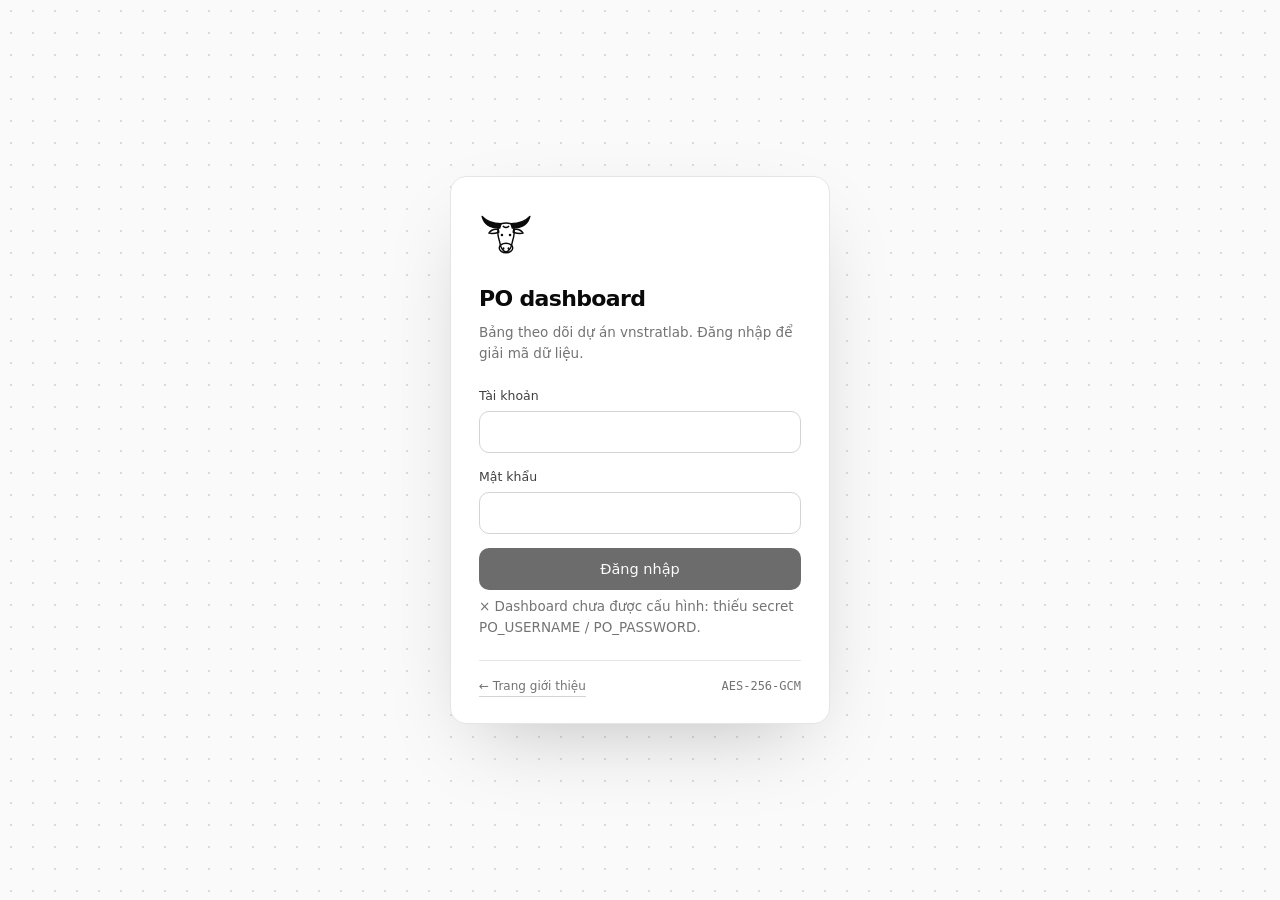
==== commit 2c655adc: "feat(po): login screen and monochrome redesign (#3) WebCrypto login over data.enc.json, CSP, normali" ====
--- a/index.html
+++ b/index.html
@@ -3,30 +3,23 @@
 <head>
 <meta charset="utf-8">
 <meta name="viewport" content="width=device-width, initial-scale=1, viewport-fit=cover">
-<title>vnstratlab</title>
-<meta name="description" content="Phòng lab chiến lược mã nguồn mở cho cổ phiếu Việt Nam: backtest đúng luật HOSE, chọn chiến lược bằng kiểm định thống kê, chỉ đưa ra khuyến nghị.">
+<title>vnstratlab · PO</title>
+<meta name="robots" content="noindex, nofollow">
+<meta http-equiv="Content-Security-Policy" content="default-src 'none'; script-src 'self'; connect-src 'self'; img-src 'self' data:; style-src 'self' https://fonts.googleapis.com; font-src https://fonts.gstatic.com; form-action 'none'; base-uri 'none'">
 <meta name="color-scheme" content="light dark">
-<meta property="og:title" content="vnstratlab — strategy lab for Vietnamese stocks">
-<meta property="og:description" content="Open-source, recommend-only. HOSE rules built in, statistical selection, no best-backtest picking.">
-<link rel="icon" href="buffalo.svg" type="image/svg+xml">
+<link rel="icon" href="../buffalo.svg" type="image/svg+xml">
 <link rel="preconnect" href="https://fonts.googleapis.com">
 <link rel="preconnect" href="https://fonts.gstatic.com" crossorigin>
-<link rel="stylesheet" href="https://fonts.googleapis.com/css2?family=Geist:wght@400;500;600;700&family=Geist+Mono:wght@400;500&display=swap">
+<link rel="stylesheet" href="https://fonts.googleapis.com/css2?family=Geist:wght@400;500;600&family=Geist+Mono:wght@400;500&display=swap">
 <link rel="stylesheet" href="styles.css">
-<script>
-  // theme before paint: explicit choice wins, otherwise follow the system
-  try { const t = localStorage.getItem("vnstratlab-theme"); if (t) document.documentElement.dataset.theme = t; } catch (_) {}
-</script>
+<script src="theme.js"></script>
 </head>
 <body>
-<canvas id="bg" aria-hidden="true"></canvas>
-
-<!-- mascot symbol, reused in nav, hero and footer -->
 <svg class="sprite" width="0" height="0" aria-hidden="true">
   <symbol id="buffalo" viewBox="0 0 120 120">
     <g fill="none" stroke="currentColor" stroke-width="3.2" stroke-linecap="round" stroke-linejoin="round">
-      <path class="horn" d="M46 47C30 47 12 42 7 21C18 33 33 37 49 37Z" fill="currentColor"/>
-      <path class="horn" d="M74 47C90 47 108 42 113 21C102 33 87 37 71 37Z" fill="currentColor"/>
+      <path d="M46 47C30 47 12 42 7 21C18 33 33 37 49 37Z" fill="currentColor"/>
+      <path d="M74 47C90 47 108 42 113 21C102 33 87 37 71 37Z" fill="currentColor"/>
       <path d="M43 50C34 48 26 52 22 58C30 60 38 58 44 56Z"/>
       <path d="M77 50C86 48 94 52 98 58C90 60 82 58 76 56Z"/>
       <path d="M44 40C52 34 68 34 76 40C80 52 78 66 74 78C72 90 68 98 60 100C52 98 48 90 46 78C42 66 40 52 44 40Z"/>
@@ -34,349 +27,132 @@
       <ellipse cx="60" cy="91" rx="15" ry="10.5"/>
       <ellipse cx="54.5" cy="92" rx="2" ry="2.8" fill="currentColor" stroke="none"/>
       <ellipse cx="65.5" cy="92" rx="2" ry="2.8" fill="currentColor" stroke="none"/>
-      <g class="eyes"><circle cx="51" cy="62" r="2.8" fill="currentColor" stroke="none"/><circle cx="69" cy="62" r="2.8" fill="currentColor" stroke="none"/></g>
+      <circle cx="51" cy="62" r="2.8" fill="currentColor" stroke="none"/>
+      <circle cx="69" cy="62" r="2.8" fill="currentColor" stroke="none"/>
     </g>
   </symbol>
 </svg>
 
-<header class="nav">
-  <div class="wrap nav-inner">
-    <a class="brand" href="./" aria-label="vnstratlab">
-      <svg class="brand-mark" aria-hidden="true"><use href="#buffalo"/></svg><span>vnstratlab</span>
-    </a>
-    <nav class="links" aria-label="Main">
-      <a href="#how"><span data-lang="vi">Cách hoạt động</span><span data-lang="en">How it works</span></a>
-      <a href="#workflow"><span data-lang="vi">Quy trình</span><span data-lang="en">Workflow</span></a>
-      <a href="#strategies"><span data-lang="vi">Chiến lược</span><span data-lang="en">Strategies</span></a>
-      <a href="#status"><span data-lang="vi">Trạng thái</span><span data-lang="en">Status</span></a>
-      <a href="docs/"><span data-lang="vi">Tài liệu</span><span data-lang="en">Docs</span></a>
-      <a href="po/">PO</a>
+<!-- ============ LOGIN ============ -->
+<section class="gate" id="gate">
+  <form class="gate-card" id="login" autocomplete="on" novalidate>
+    <svg class="mark" aria-hidden="true"><use href="#buffalo"/></svg>
+    <h1>PO dashboard</h1>
+    <p>Bảng theo dõi dự án vnstratlab. Đăng nhập để giải mã dữ liệu.</p>
+    <label class="field"><span>Tài khoản</span><input id="user" name="username" autocomplete="username" required autocapitalize="off" spellcheck="false"></label>
+    <label class="field"><span>Mật khẩu</span><input id="pass" name="password" type="password" autocomplete="current-password" required></label>
+    <button class="btn" id="login-btn" type="submit">Đăng nhập</button>
+    <p class="gate-msg" id="gate-msg" role="status" aria-live="polite"></p>
+    <div class="gate-foot"><a href="../">← Trang giới thiệu</a><span class="mono">AES-256-GCM</span></div>
+  </form>
+</section>
+
+<!-- ============ DASHBOARD ============ -->
+<div id="app" hidden>
+<header class="top">
+  <div class="wrap top-inner">
+    <a class="brand" href="../"><svg class="mark" aria-hidden="true"><use href="#buffalo"/></svg>vnstratlab <span class="sep">/</span> <span class="po">PO</span></a>
+    <nav aria-label="Liên kết">
+      <a class="hide-sm" href="../">Giới thiệu</a>
+      <a class="hide-sm" href="../docs/">Tài liệu</a>
+      <a class="hide-sm" id="repo-link" href="https://github.com/lephucchi/vnstratlab">GitHub</a>
+      <button class="icon-btn" id="theme" type="button" aria-label="Đổi giao diện sáng/tối">
+        <svg viewBox="0 0 24 24" width="15" height="15" fill="none" stroke="currentColor" stroke-width="1.8" stroke-linecap="round"><circle cx="12" cy="12" r="4.5"/><path d="M12 2v2M12 20v2M4.9 4.9l1.4 1.4M17.7 17.7l1.4 1.4M2 12h2M20 12h2M4.9 19.1l1.4-1.4M17.7 6.3l1.4-1.4"/></svg>
+      </button>
+      <button class="icon-btn" id="logout" type="button">Đăng xuất</button>
     </nav>
-    <div class="nav-actions">
-      <button id="menu" class="icon-btn menu-btn" type="button" aria-label="Menu" aria-expanded="false" aria-controls="mobile-nav">
-        <svg viewBox="0 0 24 24" width="16" height="16" fill="none" stroke="currentColor" stroke-width="1.8" stroke-linecap="round" aria-hidden="true"><path d="M4 7h16M4 12h16M4 17h16"/></svg>
-      </button>
-      <button id="lang" class="icon-btn mono" type="button" aria-label="English">EN</button>
-      <button id="theme" class="icon-btn" type="button" aria-label="Dark mode" aria-pressed="false">
-        <svg viewBox="0 0 24 24" width="16" height="16" fill="none" stroke="currentColor" stroke-width="1.8" stroke-linecap="round"><circle cx="12" cy="12" r="4.5"/><path d="M12 2v2M12 20v2M4.9 4.9l1.4 1.4M17.7 17.7l1.4 1.4M2 12h2M20 12h2M4.9 19.1l1.4-1.4M17.7 6.3l1.4-1.4"/></svg>
-      </button>
-      <a class="btn btn-solid btn-sm" href="https://github.com/lephucchi/vnstratlab">
-        <svg viewBox="0 0 16 16" width="15" height="15" fill="currentColor" aria-hidden="true"><path d="M8 0C3.58 0 0 3.58 0 8c0 3.54 2.29 6.53 5.47 7.59.4.07.55-.17.55-.38 0-.19-.01-.82-.01-1.49-2.01.37-2.53-.49-2.69-.94-.09-.23-.48-.94-.82-1.13-.28-.15-.68-.52-.01-.53.63-.01 1.08.58 1.23.82.72 1.21 1.87.87 2.33.66.07-.52.28-.87.51-1.07-1.78-.2-3.64-.89-3.64-3.95 0-.87.31-1.59.82-2.15-.08-.2-.36-1.02.08-2.12 0 0 .67-.21 2.2.82.64-.18 1.32-.27 2-.27.68 0 1.36.09 2 .27 1.53-1.04 2.2-.82 2.2-.82.44 1.1.16 1.92.08 2.12.51.56.82 1.27.82 2.15 0 3.07-1.87 3.75-3.65 3.95.29.25.54.73.54 1.48 0 1.07-.01 1.93-.01 2.2 0 .21.15.46.55.38A8.013 8.013 0 0016 8c0-4.42-3.58-8-8-8z"/></svg>
-        GitHub
-      </a>
-    </div>
   </div>
-  <nav class="mobile-nav wrap" id="mobile-nav" aria-label="Main (mobile)" hidden>
-      <a href="#how"><span data-lang="vi">Cách hoạt động</span><span data-lang="en">How it works</span></a>
-      <a href="#workflow"><span data-lang="vi">Quy trình</span><span data-lang="en">Workflow</span></a>
-      <a href="#strategies"><span data-lang="vi">Chiến lược</span><span data-lang="en">Strategies</span></a>
-      <a href="#status"><span data-lang="vi">Trạng thái</span><span data-lang="en">Status</span></a>
-      <a href="docs/"><span data-lang="vi">Tài liệu</span><span data-lang="en">Docs</span></a>
-      <a href="po/">PO</a>
-    </nav>
 </header>
 
-<main>
-  <!-- HERO -->
-  <section class="hero wrap">
-    <svg class="hero-mascot" aria-hidden="true"><use href="#buffalo"/></svg>
-    <a class="pill" href="https://github.com/lephucchi/vnstratlab/blob/develop/docs/roadmap.md">
-      <span class="dot"></span>
-      <span data-lang="vi">Mã nguồn mở · Apache-2.0 · Pre-alpha</span>
-      <span data-lang="en">Open source · Apache-2.0 · Pre-alpha</span>
-      <span class="arrow">→</span>
-    </a>
-    <h1>
-      <span data-lang="vi">Phòng lab chiến lược<br><span class="dim">cho cổ phiếu Việt Nam.</span></span>
-      <span data-lang="en">The strategy lab<br><span class="dim">for Vietnamese stocks.</span></span>
-    </h1>
-    <p class="lead" data-lang="vi">vnstratlab được thiết kế để mỗi tối cho cả thư viện chiến lược “giao dịch lại” quá khứ theo đúng luật HOSE, chỉ giữ những chiến lược vượt qua kiểm định thống kê, rồi đưa ra <strong>khuyến nghị</strong> cho 1 tuần, 3–6 tháng và 1 năm. Đang xây dựng, xem lộ trình.</p>
-    <p class="lead" data-lang="en">vnstratlab is designed to replay a library of strategies through the past every evening under real HOSE rules, keep only those that survive statistical tests, and turn them into <strong>recommendations</strong> for 1 week, 3–6 months and 1 year. Under construction, see the roadmap.</p>
-    <div class="cta">
-      <a class="btn btn-solid" href="#install"><span data-lang="vi">Bắt đầu</span><span data-lang="en">Get started</span></a>
-      <a class="btn btn-ghost" href="docs/"><span data-lang="vi">Đọc tài liệu</span><span data-lang="en">Read the docs</span> →</a>
+<main class="wrap">
+  <div class="head">
+    <div>
+      <h1>Tổng quan dự án</h1>
+      <p class="muted small mono" id="meta">Đang tải…</p>
     </div>
-    <button class="copy-cmd mono" type="button" data-copy="git clone https://github.com/lephucchi/vnstratlab.git">
-      <span class="prompt">$</span> git clone https://github.com/lephucchi/vnstratlab.git
-      <svg aria-hidden="true" class="copy-ico" viewBox="0 0 24 24" width="15" height="15" fill="none" stroke="currentColor" stroke-width="1.8"><rect x="9" y="9" width="11" height="11" rx="2"/><path d="M5 15V6a2 2 0 012-2h9"/></svg>
-    </button>
+    <span class="live">pages.yml · build_status.py</span>
+  </div>
 
-    <!-- terminal: real commands and real output, typed when visible -->
-    <div class="term" id="term" role="region" aria-label="Terminal demo (excerpt)">
-      <div class="term-bar">
-        <span class="lights"><i></i><i></i><i></i></span>
-        <span class="term-title mono">~/vnstratlab — zsh</span>
-        <button class="term-replay mono" type="button" id="term-replay" aria-label="Replay">↻</button>
-      </div>
-      <pre class="term-body mono" id="term-body" aria-live="off"></pre>
-    </div>
-    <p class="notice">
-      <span class="notice-tag mono">RECOMMEND-ONLY</span>
-      <span data-lang="vi">vnstratlab không bao giờ đặt lệnh hay kết nối công ty chứng khoán. Bạn tự quyết và tự đặt lệnh. Không phải lời khuyên đầu tư.</span>
-      <span data-lang="en">vnstratlab never places orders or connects to a broker. You decide and place orders yourself. Not investment advice.</span>
-    </p>
+  <section aria-labelledby="kpi-h">
+    <h2 id="kpi-h" class="sr-only">Chỉ số chính</h2>
+    <div class="kpis" id="kpis"></div>
   </section>
 
-  <!-- PRINCIPLES -->
-  <section class="wrap section" id="principles">
-    <div class="sec-head">
-      <p class="kicker mono">01 — <span data-lang="vi">Nguyên tắc</span><span data-lang="en">Principles</span></p>
-      <h2 data-lang="vi">Kỷ luật trước, lợi nhuận sau.</h2>
-      <h2 data-lang="en">Discipline first, returns second.</h2>
-    </div>
-    <div class="features">
-      <article class="feature">
-        <svg viewBox="0 0 24 24" class="f-ico" aria-hidden="true"><path d="M3 21h18M5 21V10l7-5 7 5v11M9 21v-6h6v6"/></svg>
-        <h3 data-lang="vi">Đúng luật sàn HOSE</h3><h3 data-lang="en">HOSE rules built in</h3>
-        <p data-lang="vi">Thanh toán T+, giá trần/sàn, lô 100 và lô lẻ, bước giá, phí, thuế bán 0,1%, trượt giá. Không khớp lệnh mua khi mở cửa ở giá trần.</p>
-        <p data-lang="en">T+ settlement, price limits, round and odd lots, tick sizes, fees, 0.1% sales tax, slippage. No buy fill on a ceiling open.</p>
-      </article>
-      <article class="feature">
-        <svg viewBox="0 0 24 24" class="f-ico" aria-hidden="true"><circle cx="12" cy="12" r="9"/><path d="M12 7v5l3 2"/></svg>
-        <h3 data-lang="vi">Không nhìn trước tương lai</h3><h3 data-lang="en">No lookahead</h3>
-        <p data-lang="vi">“Cỗ máy thời gian”: dữ liệu bị khóa tại ngày quyết định, BCTC tính theo ngày công bố, lệnh khớp ở giá mở cửa phiên sau.</p>
-        <p data-lang="en">A “time machine”: data is locked at the decision date, fundamentals count from their publish date, orders fill at the next open.</p>
-      </article>
-      <article class="feature">
-        <svg viewBox="0 0 24 24" class="f-ico" aria-hidden="true"><path d="M4 4h16v4H4zM4 10h10v4H4zM4 16h6v4H4z"/></svg>
-        <h3 data-lang="vi">Mọi lần thử đều được đếm</h3><h3 data-lang="en">Every trial counted</h3>
-        <p data-lang="vi">Bộ tham số đăng ký trước khi chạy và bị đóng băng. Chiến lược phải qua Deflated Sharpe, PBO, SPA và Model Confidence Set.</p>
-        <p data-lang="en">Parameter sets are registered before they run and frozen. Strategies must pass Deflated Sharpe, PBO, SPA and a Model Confidence Set.</p>
-      </article>
-      <article class="feature">
-        <svg viewBox="0 0 24 24" class="f-ico" aria-hidden="true"><path d="M12 3l8 4v5c0 5-3.5 8-8 9-4.5-1-8-4-8-9V7z"/><path d="M9 12l2 2 4-4"/></svg>
-        <h3 data-lang="vi">Kiểm tra thực tế</h3><h3 data-lang="en">Realism checks</h3>
-        <p data-lang="vi">Phí ×2/×3, khớp trễ, giới hạn thanh khoản, nhiễu tham số, các giai đoạn thị trường, đối chiếu chéo với engine khác.</p>
-        <p data-lang="en">Costs ×2/×3, delayed fills, liquidity caps, parameter noise, market regimes, cross-checks against other engines.</p>
-      </article>
-    </div>
+  <section aria-labelledby="wait-h" class="card">
+    <h2 id="wait-h">Chờ bạn quyết</h2>
+    <ul class="list" id="waiting"></ul>
   </section>
 
-  <!-- PIPELINE -->
-  <section class="wrap section" id="how">
-    <div class="sec-head">
-      <p class="kicker mono">02 — <span data-lang="vi">Cách hoạt động</span><span data-lang="en">How it works</span></p>
-      <h2 data-lang="vi">Một vòng lặp mỗi tối giao dịch.</h2>
-      <p class="tag-plan mono" data-lang="vi">thiết kế · đang xây dựng (v0.1–v0.3)</p>
-      <h2 data-lang="en">One loop, every trading evening.</h2>
-      <p class="tag-plan mono" data-lang="en">design · under construction (v0.1–v0.3)</p>
-      <p class="sub" data-lang="vi">Bước bắt buộc nào lỗi thì vòng lặp dừng, khuyến nghị hôm qua vẫn là bản mới nhất, và bạn nhận cảnh báo. Phần tùy chọn (tin tức, thông báo) không bao giờ làm dừng vòng lặp.</p>
-      <p class="sub" data-lang="en">If a required step fails the loop stops, yesterday's recommendation stays the latest, and you get an alert. Optional parts (news, notifications) never stop it.</p>
+  <section aria-labelledby="road-h" class="card">
+    <div class="section-head">
+      <h2 id="road-h">Lộ trình theo milestone</h2>
+      <span class="muted small">Tiến độ = card đã xong / tổng card</span>
     </div>
-
-    <div class="pipe">
-      <div class="node">
-        <span class="node-id mono">A</span>
-        <h3 data-lang="vi">Pipeline dữ liệu</h3><h3 data-lang="en">Data pipeline</h3>
-        <ul class="steps mono"><li>ingest</li><li>dq checks</li><li>corporate actions</li><li>fundamentals @ published_at</li><li>features (point-in-time)</li></ul>
-      </div>
-      <div class="link" aria-hidden="true"><i></i></div>
-      <div class="node">
-        <span class="node-id mono">B</span>
-        <h3 data-lang="vi">Lab backtest</h3><h3 data-lang="en">Backtest lab</h3>
-        <ul class="steps mono"><li>every registered trial</li><li>data locked at decision date</li><li>fill at next open</li><li>append OOS returns</li></ul>
-      </div>
-      <div class="link" aria-hidden="true"><i></i></div>
-      <div class="node">
-        <span class="node-id mono">C</span>
-        <h3 data-lang="vi">Chọn chiến lược</h3><h3 data-lang="en">Selection</h3>
-        <ol class="gates mono">
-          <li><b>gate 1</b> DSR · PBO</li>
-          <li><b>gate 2</b> SPA vs EW</li>
-          <li><b>MCS</b></li>
-          <li><b>Hedge</b> weights, shrunk to EW</li>
-        </ol>
-        <p class="fallback mono" data-lang="vi">không ai qua → hold_benchmark (chia đều)</p>
-        <p class="fallback mono" data-lang="en">none pass → hold_benchmark (equal weight)</p>
-      </div>
-      <div class="link" aria-hidden="true"><i></i></div>
-      <div class="node">
-        <span class="node-id mono">D</span>
-        <h3 data-lang="vi">Khuyến nghị</h3><h3 data-lang="en">Recommendation</h3>
-        <ul class="steps mono"><li>combine + risk layer</li><li>lot-aware quantities</li><li>entry zone · stop · evidence</li><li>append-only journal</li></ul>
-      </div>
-      <div class="wall">
-        <span class="mono" data-lang="vi">ranh giới · không đặt lệnh · không kết nối broker</span>
-        <span class="mono" data-lang="en">boundary · no orders · no broker connection</span>
-      </div>
-      <div class="node node-you">
-        <svg class="you-ico" viewBox="0 0 24 24" aria-hidden="true"><circle cx="12" cy="8" r="4"/><path d="M4 21c1.5-4 4.5-6 8-6s6.5 2 8 6"/></svg>
-        <h3 data-lang="vi">Bạn</h3><h3 data-lang="en">You</h3>
-        <p data-lang="vi">Đọc khuyến nghị sáng hôm sau, tự quyết và tự đặt lệnh trên app của công ty chứng khoán.</p>
-        <p data-lang="en">Read it the next morning, decide, and place orders yourself in your broker's app.</p>
-      </div>
-    </div>
-    <p class="more"><a href="docs/end-to-end-flow/"><span data-lang="vi">Luồng end-to-end chi tiết</span><span data-lang="en">Full end-to-end flow</span> →</a></p>
+    <div id="roadmap"></div>
   </section>
 
-  <!-- GIT WORKFLOW -->
-  <section class="wrap section" id="workflow">
-    <div class="sec-head">
-      <p class="kicker mono">03 — <span data-lang="vi">Quy trình</span><span data-lang="en">Workflow</span></p>
-      <h2 data-lang="vi">Mỗi thay đổi đi qua bốn cổng.</h2>
-      <h2 data-lang="en">Every change passes four gates.</h2>
-      <p class="sub" data-lang="vi">Git Flow rút gọn: một card là một nhánh <code>feat/*</code>, merge vào <code>develop</code> sau CI và review; phát hành qua <code>release/*</code> và chủ dự án duyệt.</p>
-      <p class="sub" data-lang="en">Reduced Git Flow: one card is one <code>feat/*</code> branch, merged into <code>develop</code> after CI and review; releases go through <code>release/*</code> and owner approval.</p>
+  <section aria-labelledby="board-h" class="card">
+    <div class="section-head">
+      <h2 id="board-h">Bảng công việc</h2>
+      <label class="small muted">Giai đoạn
+        <select id="phase-filter">
+          <option value="all">Tất cả</option>
+          <option value="Phase 1">Phase 1</option>
+          <option value="Phase 2">Phase 2</option>
+          <option value="Phase 3">Phase 3</option>
+        </select>
+      </label>
     </div>
-    <div class="graph-wrap">
-      <svg class="graph" id="graph" viewBox="0 0 960 330" role="img" aria-labelledby="graph-t">
-        <title id="graph-t">Git branching: feat branches merge into develop after G1 CI and G2 review; release branch passes G3; main is tagged after G4 owner approval. Orphan branches site, po and bench-data are never merged.</title>
-        <g class="lanes mono">
-          <text x="0" y="44">main</text>
-          <text x="0" y="104">release/*</text>
-          <text x="0" y="164">develop</text>
-          <text x="0" y="224">feat/*</text>
-          <text x="0" y="300" class="faint">site · po · bench-data</text>
-        </g>
-        <!-- lane lines -->
-        <path class="ln" d="M110 40H940"/>
-        <path class="ln ln-strong" d="M110 160H940"/>
-        <path class="ln ln-dash" d="M170 296H940"/>
-        <!-- feat branches -->
-        <path class="br" d="M150 160C175 160 175 220 200 220H260C285 220 285 160 310 160"/>
-        <path class="br" d="M330 160C355 160 355 220 380 220H440C465 220 465 160 490 160"/>
-        <!-- release -->
-        <path class="br" d="M540 160C565 160 565 100 590 100H700C725 100 725 40 750 40"/>
-        <path class="br" d="M700 100C725 100 725 160 750 160"/>
-        <!-- hotfix back-merge omitted for clarity -->
-        <!-- flowing pulse on develop -->
-        <path class="pulse" d="M110 160H940"/>
-        <!-- commits -->
-        <g class="commits">
-          <circle cx="130" cy="40" r="6" class="c tag" style="--d:0"/>
-          <circle cx="150" cy="160" r="5" class="c" style="--d:1"/>
-          <circle cx="215" cy="220" r="5" class="c" style="--d:2"/>
-          <circle cx="250" cy="220" r="5" class="c" style="--d:3"/>
-          <circle cx="310" cy="160" r="6" class="c merge" style="--d:4"/>
-          <circle cx="395" cy="220" r="5" class="c" style="--d:5"/>
-          <circle cx="430" cy="220" r="5" class="c" style="--d:6"/>
-          <circle cx="490" cy="160" r="6" class="c merge" style="--d:7"/>
-          <circle cx="600" cy="100" r="5" class="c" style="--d:8"/>
-          <circle cx="650" cy="100" r="5" class="c" style="--d:9"/>
-          <circle cx="750" cy="40" r="7" class="c tag" style="--d:10"/>
-          <circle cx="750" cy="160" r="6" class="c merge" style="--d:11"/>
-          <circle cx="860" cy="160" r="5" class="c" style="--d:12"/>
-          <circle cx="230" cy="296" r="4" class="c hollow" style="--d:3"/>
-          <circle cx="520" cy="296" r="4" class="c hollow" style="--d:7"/>
-          <circle cx="820" cy="296" r="4" class="c hollow" style="--d:11"/>
-        </g>
-        <!-- gates -->
-        <g class="gates-lbl mono">
-          <g transform="translate(235 250)"><rect x="-26" y="-11" width="52" height="22" rx="11"/><text>G1 CI</text></g>
-          <g transform="translate(415 250)"><rect x="-32" y="-11" width="64" height="22" rx="11"/><text>G2 review</text></g>
-          <g transform="translate(625 72)"><rect x="-38" y="-11" width="76" height="22" rx="11"/><text>G3 readiness</text></g>
-          <g transform="translate(750 12)"><rect x="-34" y="-11" width="68" height="22" rx="11"/><text>G4 owner</text></g>
-        </g>
-        <g class="tags mono">
-          <text x="130" y="66">vX.Y.Z</text>
-          <text x="750" y="68">vX.Y+1.0</text>
-          <text x="940" y="320" text-anchor="end" class="faint">orphan · never merged · tags illustrative</text>
-        </g>
-      </svg>
-    </div>
-    <div class="gate-grid">
-      <div><span class="mono g">G1</span><p data-lang="vi">CI tự động: ruff, mypy strict, pytest 3 OS × 3 phiên bản Python, coverage ≥ 80%, guardrails, gitleaks.</p><p data-lang="en">Automated CI: ruff, strict mypy, pytest on 3 OS × 3 Pythons, coverage ≥ 80%, guardrails, gitleaks.</p></div>
-      <div><span class="mono g">G2</span><p data-lang="vi">Review độc lập theo task card và checklist, không dựa trên bản tóm tắt của người viết code.</p><p data-lang="en">Independent review against the task card and checklist, not the author's summary.</p></div>
-      <div><span class="mono g">G3</span><p data-lang="vi">Sẵn sàng phát hành: benchmark đầu tư, đối chiếu engine, stress test thực tế, so sánh sản phẩm.</p><p data-lang="en">Release readiness: investment benchmarks, cross-engine check, realism stress tests, product comparison.</p></div>
-      <div><span class="mono g">G4</span><p data-lang="vi">Chủ dự án đọc báo cáo và duyệt. Chỉ khi đó mới merge vào <code>main</code> và gắn tag.</p><p data-lang="en">The owner reads the report and approves. Only then is <code>main</code> merged and tagged.</p></div>
-    </div>
+    <div class="board" id="board"></div>
   </section>
 
-  <!-- STRATEGIES -->
-  <section class="wrap section" id="strategies">
-    <div class="sec-head">
-      <p class="kicker mono">04 — <span data-lang="vi">Chiến lược</span><span data-lang="en">Strategies</span></p>
-      <h2 data-lang="vi">Thư viện Phase 1, theo ba khung thời gian.</h2>
-      <h2 data-lang="en">The Phase 1 library, across three horizons.</h2>
-    </div>
-    <div class="tabs" role="tablist" aria-label="Horizon">
-      <button role="tab" aria-selected="true" data-tab="short" id="tab-short" aria-controls="panel-short" tabindex="0"><span data-lang="vi">Ngắn · 1 tuần</span><span data-lang="en">Short · 1 week</span></button>
-      <button role="tab" aria-selected="false" data-tab="medium" id="tab-medium" aria-controls="panel-medium" tabindex="-1"><span data-lang="vi">Trung · 3–6 tháng</span><span data-lang="en">Medium · 3–6 months</span></button>
-      <button role="tab" aria-selected="false" data-tab="long" id="tab-long" aria-controls="panel-long" tabindex="-1"><span data-lang="vi">Dài · 1 năm</span><span data-lang="en">Long · 1 year</span></button>
-    </div>
-    <div class="tab-panels">
-      <ul class="strats mono" data-panel="short" id="panel-short" role="tabpanel" aria-labelledby="tab-short"><li><b>S00</b> Composite</li><li><b>S01</b> Weekly reversal</li><li><b>S02</b> Breakout 20d</li><li><b>S03</b> Oversold in uptrend</li><li><b>S04</b> Bank pairs</li><li><b>S05</b> Residual reversion</li><li><b>S06</b> Foreign flow*</li><li><b>S17</b> Equal weight</li></ul>
-      <ul class="strats mono" data-panel="medium" id="panel-medium" role="tabpanel" aria-labelledby="tab-medium" hidden><li><b>S08</b> Momentum</li><li><b>S09</b> Reversal</li><li><b>S10</b> P/B vs ROE</li><li><b>S11</b> E/P</li><li><b>S12</b> Asset quality</li><li><b>S13</b> Value + momentum</li><li><b>S14</b> Low volatility</li><li><b>S15</b> Sector trend</li><li><b>S17</b> Equal weight</li></ul>
-      <ul class="strats mono" data-panel="long" id="panel-long" role="tabpanel" aria-labelledby="tab-long" hidden><li><b>S10</b> P/B vs ROE</li><li><b>S11</b> E/P</li><li><b>S12</b> Asset quality</li><li><b>S17</b> Equal weight</li><li><b>S18</b> HRP</li></ul>
-    </div>
-    <p class="note" data-lang="vi">* S06 chờ nguồn dữ liệu khối ngoại miễn phí. Mặc định: 13 mã ngân hàng trong VN30, có thể cấu hình. <a href="docs/strategies/">Quy tắc từng chiến lược →</a></p>
-    <p class="note" data-lang="en">* S06 waits for a free foreign-flow source. Default universe: the 13 VN30 banks, configurable. <a href="docs/strategies/">Rules for each strategy →</a></p>
+  <div class="two-col">
+    <section aria-labelledby="adr-h" class="card">
+      <h2 id="adr-h">Quyết định (ADR)</h2>
+      <div class="table-wrap"><table class="table" id="adrs"><thead><tr><th>ADR</th><th>Trạng thái</th></tr></thead><tbody></tbody></table></div>
+    </section>
+    <section aria-labelledby="q-h" class="card">
+      <h2 id="q-h">Chất lượng</h2>
+      <div id="quality"></div>
+    </section>
+  </div>
+
+  <div class="two-col">
+    <section aria-labelledby="pr-h" class="card">
+      <h2 id="pr-h">Pull request đang mở</h2>
+      <ul class="list" id="pulls"></ul>
+    </section>
+    <section aria-labelledby="run-h" class="card">
+      <h2 id="run-h">CI gần đây</h2>
+      <ul class="list" id="runs"></ul>
+    </section>
+  </div>
+
+  <section aria-labelledby="log-h" class="card">
+    <h2 id="log-h">Nhật ký tiến độ</h2>
+    <div class="table-wrap"><table class="table" id="progress"><thead><tr><th>Ngày</th><th>Card</th><th>Nội dung</th><th>Test</th><th>Review</th></tr></thead><tbody></tbody></table></div>
   </section>
 
-  <!-- STATUS -->
-  <section class="wrap section" id="status">
-    <div class="sec-head">
-      <p class="kicker mono">05 — <span data-lang="vi">Trạng thái</span><span data-lang="en">Status</span></p>
-      <h2 data-lang="vi">Chỉ số đo được, không phải lời hứa.</h2>
-      <h2 data-lang="en">Measured, not promised.</h2>
-      <p class="sub" data-lang="vi">Đo tự động bởi CI trên nhánh <code>develop</code> ở mỗi lần build. Phần demo xuất hiện khi lệnh <code>vnstratlab demo</code> sẵn sàng.</p>
-      <p class="sub" data-lang="en">Measured by CI on <code>develop</code> at every build. A demo appears once <code>vnstratlab demo</code> is ready.</p>
+  <section aria-labelledby="sys-h" class="card">
+    <h2 id="sys-h">Hệ thống</h2>
+    <div class="sys-grid">
+      <a class="sys" href="../docs/end-to-end-flow/"><strong>Luồng end-to-end</strong><span>Dữ liệu → lab → chọn chiến lược → đề xuất</span></a>
+      <a class="sys" href="../docs/engine/"><strong>Engine</strong><span>Vòng phiên, luật HOSE, sổ tiền, chế độ lý tưởng/thực thi</span></a>
+      <a class="sys" href="../docs/strategies/"><strong>Chiến lược</strong><span>S00–S18: quy tắc, tham số, trạng thái</span></a>
+      <a class="sys" href="../docs/architecture/"><strong>Kiến trúc</strong><span>Lớp, gói, lưu trữ, nơi chạy</span></a>
+      <a class="sys" href="../docs/workflow/"><strong>Quy trình</strong><span>Vai trò agent, cổng G0–G4</span></a>
+      <a class="sys" href="../docs/git-branching/"><strong>Nhánh git</strong><span>develop, feat, release, hotfix, orphan</span></a>
+      <a class="sys" href="../docs/qa-gates/"><strong>Cổng QA</strong><span>CI, review, sẵn sàng phát hành</span></a>
+      <a class="sys" href="../docs/plan/plan/"><strong>Kế hoạch</strong><span>Plan v1.1 đầy đủ</span></a>
     </div>
-    <div class="kpis" id="kpis"></div>
-    <div id="bench"></div>
-    <p class="note mono" id="status-meta"></p>
-  </section>
-
-  <!-- ROADMAP -->
-  <section class="wrap section" id="roadmap">
-    <div class="sec-head">
-      <p class="kicker mono">06 — <span data-lang="vi">Lộ trình</span><span data-lang="en">Roadmap</span></p>
-      <h2 data-lang="vi">Từng bước, từng phiên bản.</h2>
-      <h2 data-lang="en">One version at a time.</h2>
-    </div>
-    <ol class="timeline">
-      <li class="now"><span class="mono v">v0.1</span><p data-lang="vi">Dữ liệu, bộ mô phỏng luật HOSE, chiến lược đầu tiên, backtest, demo offline</p><p data-lang="en">Data, HOSE simulator, first strategies, backtest, offline demo</p></li>
-      <li><span class="mono v">v0.2</span><p data-lang="vi">Lab thống kê: DSR, PBO, SPA, MCS, meta-backtest, stress test</p><p data-lang="en">Statistical lab: DSR, PBO, SPA, MCS, meta-backtest, stress tests</p></li>
-      <li><span class="mono v">v0.3</span><p data-lang="vi">Danh mục giả lập, dashboard, lịch chạy mỗi tối, Telegram</p><p data-lang="en">Paper books, dashboard, nightly scheduler, Telegram</p></li>
-      <li><span class="mono v">v0.4</span><p data-lang="vi">Tin tức và chấm điểm bằng LLM (kiểm định đăng ký trước)</p><p data-lang="en">News and LLM scoring (pre-registered evaluation)</p></li>
-      <li><span class="mono v">v0.5+</span><p data-lang="vi">Tối ưu danh mục có tính lô</p><p data-lang="en">Lot-aware portfolio optimisation</p></li>
-    </ol>
-  </section>
-
-  <!-- INSTALL -->
-  <section class="wrap section" id="install">
-    <div class="install">
-      <div>
-        <p class="kicker mono">07 — <span data-lang="vi">Cài đặt</span><span data-lang="en">Install</span></p>
-        <h2 data-lang="vi">Chạy trên máy của bạn.<br><span class="dim">Dữ liệu của bạn ở lại đó.</span></h2>
-        <h2 data-lang="en">Runs on your machine.<br><span class="dim">Your data stays there.</span></h2>
-        <p class="sub" data-lang="vi">Khi phát hành: <code>uv tool install vnstratlab</code> hoặc <code>pipx install vnstratlab</code>.</p>
-        <p class="sub" data-lang="en">Once released: <code>uv tool install vnstratlab</code> or <code>pipx install vnstratlab</code>.</p>
-      </div>
-      <div class="code">
-        <div class="code-bar mono"><span>shell</span><button type="button" class="copy mono" data-copy-from="install-code"><span data-lang="vi">Sao chép</span><span data-lang="en">Copy</span></button></div>
-<pre class="mono" id="install-code"><span class="c-dim"># Python 3.11+</span>
-git clone https://github.com/lephucchi/vnstratlab.git
-cd vnstratlab
-python -m venv .venv
-source .venv/bin/activate   <span class="c-dim"># Windows: .venv\Scripts\activate</span>
-pip install -e ".[dev]"
-vnstratlab doctor</pre>
-      </div>
-    </div>
-  </section>
-
-  <!-- MASCOT -->
-  <section class="wrap section mascot-sec">
-    <svg class="mascot-big" aria-hidden="true"><use href="#buffalo"/></svg>
-    <p class="quote" data-lang="vi">Chậm mà chắc.<br><span class="dim">Như con trâu trên đồng: vnstratlab đưa ra ít khuyến nghị, nhưng khuyến nghị nào cũng có bằng chứng.</span></p>
-    <p class="quote" data-lang="en">Slow and steady.<br><span class="dim">Like a buffalo in the field: few recommendations, each one backed by evidence.</span></p>
   </section>
 </main>
 
-<footer class="foot">
-  <div class="wrap foot-inner">
-    <div class="foot-brand"><svg class="brand-mark" aria-hidden="true"><use href="#buffalo"/></svg><span>vnstratlab</span></div>
-    <p data-lang="vi">Phần mềm nghiên cứu, không phải lời khuyên đầu tư. Dữ liệu thị trường do bạn tự tải và thuộc điều khoản của nhà cung cấp.</p>
-    <p data-lang="en">Research software, not investment advice. Market data is downloaded by you and subject to its provider's terms.</p>
-    <nav class="foot-links">
-      <a href="docs/"><span data-lang="vi">Tài liệu</span><span data-lang="en">Docs</span></a>
-      <a href="https://github.com/lephucchi/vnstratlab">GitHub</a>
-      <a href="https://github.com/lephucchi/vnstratlab/blob/main/DISCLAIMER.md"><span data-lang="vi">Miễn trừ</span><span data-lang="en">Disclaimer</span></a>
-      <a href="https://github.com/lephucchi/vnstratlab/blob/main/LICENSE">Apache-2.0</a>
-    </nav>
-  </div>
+<footer class="wrap muted small foot">
+  <svg class="mark" aria-hidden="true"><use href="#buffalo"/></svg>
+  <span>Dữ liệu sinh tự động bởi <code>tools/build_status.py</code>, mã hóa bởi <code>tools/encrypt_po.py</code>. vnstratlab chỉ đưa ra khuyến nghị, không bao giờ đặt lệnh.</span>
 </footer>
+</div>
 <script src="app.js"></script>
 </body>
 </html>
--- a/styles.css
+++ b/styles.css
@@ -1,323 +1,157 @@
-/* vnstratlab intro site — monochrome system. Light by default, dark via system or toggle. */
+/* vnstratlab PO dashboard — same monochrome system as the intro site. */
 :root {
-  --bg: #ffffff;
-  --bg-2: #fafafa;
-  --fg: #0a0a0a;
-  --fg-2: #404040;
-  --muted: #737373;
-  --faint: #8a8a8a;
-  --line: #e5e5e5;
-  --line-2: #d4d4d4;
-  --card: #ffffffcc;
-  --term-bg: #0a0a0a;
-  --term-fg: #e5e5e5;
-  --term-dim: #737373;
-  --dot: 10, 10, 10;
-  --radius: 14px;
+  --bg: #fafafa; --surface: #ffffff; --fg: #0a0a0a; --fg-2: #404040; --muted: #737373; --faint: #a3a3a3;
+  --line: #e5e5e5; --line-2: #d4d4d4; --soft: #f4f4f4; --dot: 10, 10, 10; --radius: 12px;
   --sans: "Geist", ui-sans-serif, system-ui, -apple-system, "Segoe UI", Roboto, sans-serif;
   --mono: "Geist Mono", ui-monospace, "SFMono-Regular", Menlo, Consolas, monospace;
   color-scheme: light;
 }
 @media (prefers-color-scheme: dark) {
   :root:not([data-theme="light"]) {
-    --bg: #0a0a0a; --bg-2: #111111; --fg: #fafafa; --fg-2: #d4d4d4; --muted: #8f8f8f; --faint: #525252;
-    --line: #1f1f1f; --line-2: #2e2e2e; --card: #0f0f0fcc; --term-bg: #050505; --term-fg: #e5e5e5;
-    --term-dim: #6b6b6b; --dot: 250, 250, 250; color-scheme: dark;
+    --bg: #0a0a0a; --surface: #111111; --fg: #fafafa; --fg-2: #d4d4d4; --muted: #8f8f8f; --faint: #525252;
+    --line: #1f1f1f; --line-2: #2e2e2e; --soft: #171717; --dot: 250, 250, 250; color-scheme: dark;
   }
 }
 :root[data-theme="dark"] {
-  --bg: #0a0a0a; --bg-2: #111111; --fg: #fafafa; --fg-2: #d4d4d4; --muted: #8f8f8f; --faint: #525252;
-  --line: #1f1f1f; --line-2: #2e2e2e; --card: #0f0f0fcc; --term-bg: #050505; --term-fg: #e5e5e5;
-  --term-dim: #6b6b6b; --dot: 250, 250, 250; color-scheme: dark;
+  --bg: #0a0a0a; --surface: #111111; --fg: #fafafa; --fg-2: #d4d4d4; --muted: #8f8f8f; --faint: #525252;
+  --line: #1f1f1f; --line-2: #2e2e2e; --soft: #171717; --dot: 250, 250, 250; color-scheme: dark;
 }
 
 * { box-sizing: border-box; }
 [hidden] { display: none !important; }
-html { scroll-behavior: smooth; scroll-padding-top: 80px; }
-body {
-  margin: 0; background: var(--bg); color: var(--fg); font: 400 15px/1.6 var(--sans);
-  -webkit-font-smoothing: antialiased; text-rendering: optimizeLegibility; overflow-x: hidden;
+body { margin: 0; background: var(--bg); color: var(--fg); font: 400 14.5px/1.55 var(--sans); -webkit-font-smoothing: antialiased; }
+a { color: inherit; text-decoration: none; border-bottom: 1px solid var(--line-2); }
+a:hover { border-color: var(--fg); }
+code, .mono { font-family: var(--mono); }
+code { font-size: .88em; padding: .05em .35em; border: 1px solid var(--line); border-radius: 5px; background: var(--soft); }
+.wrap { width: min(1200px, 100% - 32px); margin-inline: auto; }
+.muted { color: var(--muted); }
+.small { font-size: 12.5px; }
+.sr-only { position: absolute; width: 1px; height: 1px; overflow: hidden; clip: rect(0 0 0 0); white-space: nowrap; }
+:focus-visible { outline: 2px solid var(--fg); outline-offset: 2px; border-radius: 6px; }
+@media (prefers-reduced-motion: reduce) { *, *::before, *::after { animation: none !important; transition: none !important; } }
+.mark { width: 26px; height: 26px; flex: none; }
+.sprite { position: absolute; width: 0; height: 0; overflow: hidden; }
+
+/* ---------------- login */
+.gate {
+  min-height: 100vh; min-height: 100dvh; display: grid; place-items: center; padding: 24px 16px;
+  background-image: radial-gradient(rgba(var(--dot), .13) 1px, transparent 1.2px); background-size: 22px 22px;
 }
-html[lang="vi"] [data-lang="en"], html[lang="en"] [data-lang="vi"] { display: none !important; }
-a { color: inherit; }
-code, .mono { font-family: var(--mono); }
-code { font-size: .88em; padding: .1em .38em; border: 1px solid var(--line); border-radius: 6px; background: var(--bg-2); }
-.dim { color: var(--muted); }
-.wrap { width: min(1120px, 100% - 40px); margin-inline: auto; }
-@media (prefers-reduced-motion: reduce) { html { scroll-behavior: auto; } *, *::before, *::after { animation: none !important; transition: none !important; } }
+.gate-card {
+  width: min(380px, 100%); background: var(--surface); border: 1px solid var(--line); border-radius: 16px;
+  padding: 30px 28px 26px; box-shadow: 0 30px 80px -30px rgba(0,0,0,.25); animation: rise .6s cubic-bezier(.2,.7,.2,1) both;
+}
+@keyframes rise { from { opacity: 0; transform: translateY(10px); } to { opacity: 1; transform: none; } }
+.gate-card .mark { width: 54px; height: 54px; margin-bottom: 14px; }
+.gate-card h1 { font-size: 22px; letter-spacing: -.03em; margin: 0; font-weight: 600; }
+.gate-card > p { margin: 6px 0 22px; color: var(--muted); font-size: 13.5px; }
+.field { display: block; margin-bottom: 14px; }
+.field span { display: block; font-size: 12.5px; color: var(--fg-2); margin-bottom: 6px; font-weight: 500; }
+.field input {
+  width: 100%; height: 42px; border-radius: 10px; border: 1px solid var(--line-2); background: var(--surface);
+  color: var(--fg); padding: 0 12px; font: 400 14.5px var(--sans); transition: border-color .15s, box-shadow .15s;
+}
+.field input:focus { outline: none; border-color: var(--fg); box-shadow: 0 0 0 3px color-mix(in srgb, var(--fg) 12%, transparent); }
+.btn {
+  width: 100%; height: 42px; border: 0; border-radius: 10px; background: var(--fg); color: var(--bg);
+  font: 500 14.5px var(--sans); cursor: pointer; display: inline-flex; align-items: center; justify-content: center; gap: 8px;
+}
+.btn:disabled { opacity: .6; cursor: progress; }
+.btn .spin { width: 14px; height: 14px; border: 2px solid currentColor; border-right-color: transparent; border-radius: 50%; animation: spin .7s linear infinite; }
+@keyframes spin { to { transform: rotate(360deg); } }
+.gate-msg { min-height: 20px; margin: 12px 0 0; font-size: 13px; color: var(--fg); }
+.gate-msg.err { font-weight: 500; }
+.gate-msg.err::before { content: "× "; }
+.gate-card.shake { animation: shake .35s; }
+@keyframes shake { 25% { transform: translateX(-6px); } 50% { transform: translateX(6px); } 75% { transform: translateX(-3px); } }
+.gate-foot { margin-top: 20px; padding-top: 16px; border-top: 1px solid var(--line); font-size: 12px; color: var(--muted); display: flex; justify-content: space-between; gap: 10px; }
 
-/* background canvas */
-#bg { position: fixed; inset: 0; width: 100%; height: 100%; z-index: -1; pointer-events: none; }
-body::before {
-  content: ""; position: fixed; inset: 0; z-index: -1; pointer-events: none;
-  background: radial-gradient(ellipse 80% 55% at 50% 0%, transparent 0%, var(--bg) 85%);
+/* ---------------- dashboard chrome */
+.top {
+  position: sticky; top: 0; z-index: 10; padding-top: env(safe-area-inset-top, 0px);
+  background: color-mix(in srgb, var(--bg) 78%, transparent); backdrop-filter: blur(12px); -webkit-backdrop-filter: blur(12px);
+  border-bottom: 1px solid var(--line);
 }
+.top-inner { display: flex; align-items: center; gap: 16px; height: 60px; }
+.brand { display: flex; align-items: center; gap: 10px; border: 0; font-weight: 600; letter-spacing: -.01em; }
+.brand .sep { color: var(--faint); font-weight: 400; }
+.brand .po { color: var(--muted); font-weight: 500; }
+.top nav { display: flex; gap: 18px; margin-left: auto; align-items: center; font-size: 13.5px; }
+.top nav a { border: 0; color: var(--muted); }
+.top nav a:hover { color: var(--fg); }
+.icon-btn { height: 32px; min-width: 32px; padding: 0 10px; border-radius: 8px; border: 1px solid var(--line); background: transparent; color: var(--fg); font: 500 12.5px var(--sans); cursor: pointer; display: inline-flex; align-items: center; gap: 6px; }
+.icon-btn:hover { border-color: var(--line-2); background: var(--soft); }
+@media (max-width: 720px) { .top nav .hide-sm { display: none; } }
 
-/* nav */
-.nav {
-  position: sticky; top: 0; z-index: 20; backdrop-filter: saturate(150%) blur(12px);
-  -webkit-backdrop-filter: saturate(150%) blur(12px);
-  background: color-mix(in srgb, var(--bg) 72%, transparent); border-bottom: 1px solid var(--line);
-  padding-top: env(safe-area-inset-top, 0px);
-}
-.nav-inner { display: flex; align-items: center; gap: 24px; height: 60px; }
-.brand { display: inline-flex; align-items: center; gap: 9px; text-decoration: none; font-weight: 600; letter-spacing: -.01em; }
-.brand-mark { width: 26px; height: 26px; }
-.links { display: flex; gap: 22px; margin-right: auto; }
-.links a { text-decoration: none; color: var(--muted); font-size: 14px; transition: color .15s; }
-.links a:hover { color: var(--fg); }
-.nav-actions { display: flex; align-items: center; gap: 8px; margin-left: auto; }
-.icon-btn {
-  height: 32px; min-width: 32px; padding: 0 8px; border-radius: 8px; border: 1px solid var(--line);
-  background: transparent; color: var(--fg); font-size: 12px; cursor: pointer; display: inline-grid; place-items: center;
-}
-.icon-btn:hover { border-color: var(--line-2); background: var(--bg-2); }
-.menu-btn { display: none; }
-.mobile-nav { display: flex; flex-direction: column; padding-block: 6px 12px; }
-.mobile-nav a { padding: 10px 0; border-top: 1px solid var(--line); text-decoration: none; color: var(--fg-2); }
-.sprite { position: absolute; width: 0; height: 0; overflow: hidden; }
-.tag-plan { display: inline-block; margin: 12px 0 0; font-size: 11.5px; padding: 2px 9px; border: 1px dashed var(--fg); border-radius: 999px; color: var(--fg); }
-@media (max-width: 860px) { .links { display: none; } .menu-btn { display: inline-grid; } }
-@media (min-width: 861px) { .mobile-nav { display: none !important; } }
+.head { padding: 34px 0 22px; display: flex; justify-content: space-between; align-items: end; gap: 16px; flex-wrap: wrap; }
+.head h1 { font-size: clamp(26px, 4vw, 34px); letter-spacing: -.035em; margin: 0; font-weight: 600; line-height: 1.1; }
+.head p { margin: 6px 0 0; }
+.live { display: inline-flex; align-items: center; gap: 8px; font: 12px var(--mono); color: var(--muted); border: 1px solid var(--line); border-radius: 999px; padding: 4px 10px; background: var(--surface); }
+.live::before { content: ""; width: 7px; height: 7px; border-radius: 50%; background: var(--fg); animation: pulse 2s infinite; }
+@keyframes pulse { 50% { opacity: .25; } }
 
-/* buttons */
-.btn {
-  display: inline-flex; align-items: center; gap: 8px; height: 42px; padding: 0 18px; border-radius: 10px;
-  text-decoration: none; font-weight: 500; font-size: 14.5px; border: 1px solid transparent; transition: transform .15s, background .15s, border-color .15s;
-}
-.btn:active { transform: translateY(1px); }
-.btn-sm { height: 32px; padding: 0 12px; font-size: 13px; border-radius: 8px; }
-.btn-solid { background: var(--fg); color: var(--bg); }
-.btn-solid:hover { background: color-mix(in srgb, var(--fg) 85%, var(--bg)); }
-.btn-ghost { border-color: var(--line-2); color: var(--fg); background: var(--card); }
-.btn-ghost:hover { border-color: var(--fg); }
-:focus-visible { outline: 2px solid var(--fg); outline-offset: 2px; border-radius: 6px; }
+/* ---------------- blocks */
+.card { background: var(--surface); border: 1px solid var(--line); border-radius: var(--radius); padding: 18px 20px; margin-bottom: 16px; }
+.card h2 { font-size: 13px; text-transform: uppercase; letter-spacing: .06em; color: var(--muted); font-weight: 500; margin: 0 0 14px; font-family: var(--mono); }
+.section-head { display: flex; justify-content: space-between; align-items: baseline; gap: 12px; flex-wrap: wrap; margin-bottom: 14px; }
+.section-head h2 { margin: 0; }
+select { font: 13px var(--sans); background: var(--surface); color: var(--fg); border: 1px solid var(--line-2); border-radius: 8px; padding: 4px 8px; }
 
-/* hero */
-.hero { text-align: center; padding: 72px 0 40px; display: flex; flex-direction: column; align-items: center; }
-.hero-mascot { width: 92px; height: 92px; margin-bottom: 22px; animation: rise .9s cubic-bezier(.2,.7,.2,1) both; }
-.hero-mascot .eyes, .mascot-big .eyes, .brand-mark .eyes { transform-box: fill-box; transform-origin: center; animation: blink 5s infinite; }
-@keyframes blink { 0%, 92%, 100% { transform: scaleY(1); } 95% { transform: scaleY(.1); } }
-@keyframes rise { from { opacity: 0; transform: translateY(12px); } to { opacity: 1; transform: none; } }
-.pill {
-  display: inline-flex; align-items: center; gap: 8px; padding: 5px 12px 5px 10px; border-radius: 999px;
-  border: 1px solid var(--line); background: var(--card); font-size: 13px; color: var(--fg-2); text-decoration: none;
-  animation: rise .9s .05s cubic-bezier(.2,.7,.2,1) both;
-}
-.pill:hover { border-color: var(--line-2); }
-.pill .dot { width: 7px; height: 7px; border-radius: 50%; background: var(--fg); box-shadow: 0 0 0 3px color-mix(in srgb, var(--fg) 15%, transparent); animation: pulse 2s infinite; }
-@keyframes pulse { 50% { box-shadow: 0 0 0 6px color-mix(in srgb, var(--fg) 0%, transparent); } }
-.pill .arrow { color: var(--muted); }
-h1 {
-  font-size: clamp(34px, 7vw, 76px); line-height: 1.02; letter-spacing: -.045em; font-weight: 600;
-  margin: 22px 0 18px; animation: rise .9s .1s cubic-bezier(.2,.7,.2,1) both;
-}
-.lead { max-width: 640px; color: var(--fg-2); font-size: clamp(16px, 2vw, 18px); margin: 0 auto; animation: rise .9s .15s cubic-bezier(.2,.7,.2,1) both; }
-.lead strong { color: var(--fg); font-weight: 600; }
-.cta { display: flex; gap: 10px; justify-content: center; flex-wrap: wrap; margin-top: 30px; animation: rise .9s .2s cubic-bezier(.2,.7,.2,1) both; }
-.copy-cmd {
-  margin-top: 16px; display: inline-flex; align-items: center; gap: 10px; max-width: 100%;
-  border: 1px dashed var(--line-2); background: transparent; color: var(--muted); padding: 8px 14px; border-radius: 10px;
-  font-size: 13px; cursor: pointer; overflow: hidden; white-space: nowrap; text-overflow: ellipsis;
-  animation: rise .9s .25s cubic-bezier(.2,.7,.2,1) both;
-}
-.copy-cmd:hover { color: var(--fg); border-color: var(--fg); }
-.copy-cmd .prompt { color: var(--faint); }
-.copy-cmd.copied { color: var(--fg); border-style: solid; }
+.kpis { display: grid; grid-template-columns: repeat(auto-fit, minmax(160px, 1fr)); border: 1px solid var(--line); border-radius: var(--radius); overflow: hidden; background: var(--surface); margin-bottom: 16px; }
+.kpi { padding: 16px 18px 18px; border-right: 1px solid var(--line); border-bottom: 1px solid var(--line); margin: 0 -1px -1px 0; }
+.kpi .label { color: var(--muted); font-size: 12.5px; }
+.kpi .value { font: 500 26px/1.2 var(--mono); letter-spacing: -.03em; margin-top: 6px; }
+.kpi .sub { color: var(--muted); font-size: 12px; margin-top: 2px; }
 
-/* terminal */
-.term {
-  width: min(860px, 100%); margin-top: 48px; text-align: left; border-radius: 14px; overflow: hidden;
-  background: var(--term-bg); color: var(--term-fg); border: 1px solid #262626;
-  box-shadow: 0 1px 0 #ffffff10 inset, 0 30px 80px -20px rgba(0,0,0,.35);
-  animation: rise 1s .3s cubic-bezier(.2,.7,.2,1) both;
-}
-.term-bar { display: flex; align-items: center; gap: 10px; height: 38px; padding: 0 14px; border-bottom: 1px solid #1f1f1f; }
-.lights { display: flex; gap: 7px; }
-.lights i { width: 11px; height: 11px; border-radius: 50%; background: #2e2e2e; display: block; }
-.term-title { flex: 1; text-align: center; font-size: 12px; color: var(--term-dim); }
-.term-replay { background: none; border: 0; color: var(--term-dim); cursor: pointer; font-size: 15px; }
-.term-replay:hover { color: var(--term-fg); }
-.term-body {
-  margin: 0; padding: 18px 20px 22px; font-size: 13px; line-height: 1.7; height: 400px;
-  overflow: auto; white-space: pre-wrap; word-break: break-word;
-}
-.term-body .p { color: #fafafa; }
-.term-body .p::before { content: "❯ "; color: #737373; }
-.term-body .o { color: #a3a3a3; }
-.term-body .h { color: #fafafa; }
-.term-body .g { color: #737373; }
-.term-body .y { color: #fafafa; font-weight: 500; }
-.caret { display: inline-block; width: 8px; height: 1.1em; vertical-align: -3px; background: #fafafa; animation: caret 1s steps(1) infinite; }
-@keyframes caret { 50% { opacity: 0; } }
-@media (max-width: 560px) { .term-body { font-size: 11.5px; height: 380px; padding: 14px; } }
-.notice {
-  margin: 22px auto 0; max-width: 720px; font-size: 13.5px; color: var(--muted); display: flex; gap: 10px; align-items: baseline; justify-content: center; flex-wrap: wrap;
-}
-.notice-tag { font-size: 11px; letter-spacing: .06em; padding: 2px 7px; border: 1px solid var(--fg); color: var(--fg); border-radius: 5px; }
+.list { list-style: none; padding: 0; margin: 0; }
+.list li { padding: 10px 0; border-top: 1px solid var(--line); display: flex; gap: 10px; align-items: baseline; flex-wrap: wrap; font-size: 14px; }
+.list li:first-child { border-top: 0; padding-top: 0; }
+.empty { color: var(--muted); font-size: 13.5px; }
 
-/* sections */
-.section { padding: 96px 0 0; }
-.sec-head { max-width: 720px; margin-bottom: 40px; }
-.kicker { font-size: 12.5px; color: var(--muted); letter-spacing: .02em; margin: 0 0 12px; }
-h2 { font-size: clamp(28px, 4vw, 42px); line-height: 1.1; letter-spacing: -.035em; font-weight: 600; margin: 0; }
-.sub { color: var(--muted); margin: 14px 0 0; font-size: 16px; }
-.note { color: var(--muted); font-size: 13px; margin-top: 18px; }
-.note a, .more a { text-decoration: none; border-bottom: 1px solid var(--line-2); }
-.note a:hover, .more a:hover { border-color: var(--fg); }
-.more { margin-top: 22px; font-size: 14px; }
-.reveal { opacity: 0; transform: translateY(16px); transition: opacity .7s cubic-bezier(.2,.7,.2,1), transform .7s cubic-bezier(.2,.7,.2,1); }
-.reveal.in { opacity: 1; transform: none; }
-@media (prefers-reduced-motion: reduce) { .reveal { opacity: 1; transform: none; } }
+.chip { display: inline-flex; align-items: center; gap: 5px; font: 500 11.5px/1.6 var(--mono); padding: 0 8px; border-radius: 999px; border: 1px solid var(--line-2); color: var(--fg-2); white-space: nowrap; }
+.chip.ok { background: var(--fg); color: var(--bg); border-color: var(--fg); }
+.chip.warn { border-color: var(--fg); color: var(--fg); }
+.chip.bad { border: 1.5px dashed var(--fg); color: var(--fg); }
+.chip.info { background: var(--soft); }
 
-/* features */
-.features { display: grid; grid-template-columns: repeat(4, 1fr); border: 1px solid var(--line); border-radius: var(--radius); background: var(--card); overflow: hidden; }
-.feature { padding: 26px 24px 28px; border-right: 1px solid var(--line); position: relative; transition: background .2s; }
-.feature:last-child { border-right: 0; }
-.feature:hover { background: var(--bg-2); }
-.feature h3 { font-size: 15.5px; margin: 16px 0 8px; letter-spacing: -.01em; font-weight: 600; }
-.feature p { margin: 0; color: var(--muted); font-size: 14px; line-height: 1.55; }
-.f-ico { width: 22px; height: 22px; fill: none; stroke: currentColor; stroke-width: 1.6; stroke-linecap: round; stroke-linejoin: round; }
-@media (max-width: 960px) { .features { grid-template-columns: 1fr 1fr; } .feature:nth-child(2) { border-right: 0; } .feature:nth-child(-n+2) { border-bottom: 1px solid var(--line); } }
-@media (max-width: 560px) { .features { grid-template-columns: 1fr; } .feature { border-right: 0; border-bottom: 1px solid var(--line); } .feature:last-child { border-bottom: 0; } }
+.phase-title { font: 500 11.5px var(--mono); text-transform: uppercase; letter-spacing: .06em; color: var(--muted); margin: 18px 0 10px; }
+.phase-title:first-child { margin-top: 0; }
+.ms { margin-bottom: 12px; }
+.ms-head { display: flex; justify-content: space-between; gap: 8px; font-size: 13.5px; }
+.ms-head .muted { font-family: var(--mono); font-size: 12px; }
+.bar { height: 6px; background: var(--soft); border: 1px solid var(--line); border-radius: 999px; overflow: hidden; margin-top: 6px; }
+.bar > span { display: block; height: 100%; background: var(--fg); border-radius: 999px; transition: width .8s cubic-bezier(.2,.7,.2,1); }
 
-/* pipeline diagram */
-.pipe { display: grid; grid-template-columns: 1fr 28px 1fr 28px 1fr 28px 1fr 40px .9fr; align-items: stretch; }
-.node { border: 1px solid var(--line); border-radius: var(--radius); padding: 18px 16px; background: var(--card); position: relative; }
-.node h3 { margin: 10px 0; font-size: 15px; letter-spacing: -.01em; font-weight: 600; }
-.node-id { display: inline-grid; place-items: center; width: 24px; height: 24px; border-radius: 7px; background: var(--fg); color: var(--bg); font-size: 12px; font-weight: 500; }
-.steps, .gates { list-style: none; margin: 0; padding: 0; font-size: 11.8px; color: var(--muted); }
-.steps li { padding: 4px 0; border-top: 1px dashed var(--line); }
-.steps li:first-child { border-top: 0; }
-.gates li { padding: 5px 8px; margin-bottom: 5px; border: 1px solid var(--line); border-radius: 7px; color: var(--fg-2); }
-.gates b { font-weight: 500; color: var(--fg); margin-right: 4px; }
-.fallback { font-size: 11px; color: var(--muted); margin: 8px 0 0; }
-.link { position: relative; }
-.link i {
-  position: absolute; top: 50%; left: 4px; right: 6px; height: 1px;
-  background: repeating-linear-gradient(90deg, var(--fg) 0 4px, transparent 4px 8px); background-size: 16px 1px; animation: flow 1s linear infinite;
-}
-.link i::after { content: ""; position: absolute; right: -6px; top: -3.5px; border: 4px solid transparent; border-left: 6px solid var(--fg); border-right: 0; }
-@keyframes flow { to { background-position: 16px 0; } }
-.wall { position: relative; display: grid; place-items: center; }
-.wall::before { content: ""; position: absolute; top: -6px; bottom: -6px; left: 50%; border-left: 2px dashed var(--fg); }
-.wall span { writing-mode: vertical-rl; transform: rotate(180deg); font-size: 10.5px; letter-spacing: .04em; background: var(--bg); padding: 8px 0; position: relative; color: var(--fg); }
-.node-you { border-style: dashed; display: flex; flex-direction: column; }
-.node-you p { margin: 0; color: var(--muted); font-size: 13px; }
-.you-ico { width: 24px; height: 24px; fill: none; stroke: currentColor; stroke-width: 1.6; }
-@media (max-width: 1100px) {
-  .pipe { grid-template-columns: 1fr; }
-  .link { height: 30px; }
-  .link i { top: 4px; bottom: 9px; left: 50%; right: auto; width: 1px; height: auto; background: repeating-linear-gradient(180deg, var(--fg) 0 4px, transparent 4px 8px); background-size: 1px 16px; animation-name: flowv; }
-  .link i::after { right: auto; left: -4px; top: auto; bottom: -6px; border: 4px solid transparent; border-top: 6px solid var(--fg); border-bottom: 0; }
-  .wall { height: 46px; }
-  .wall::before { top: 50%; bottom: auto; left: -6px; right: -6px; border-left: 0; border-top: 2px dashed var(--fg); }
-  .wall span { writing-mode: horizontal-tb; transform: none; padding: 0 10px; }
-}
-@keyframes flowv { to { background-position: 0 16px; } }
+.board { display: grid; grid-template-columns: repeat(5, minmax(0, 1fr)); gap: 10px; }
+.col { background: var(--bg); border: 1px solid var(--line); border-radius: 10px; padding: 10px; min-height: 90px; }
+.col h3 { font: 500 12px var(--mono); margin: 0 2px 10px; display: flex; justify-content: space-between; text-transform: uppercase; letter-spacing: .04em; color: var(--fg-2); }
+.task { background: var(--surface); border: 1px solid var(--line); border-radius: 8px; padding: 8px 10px; margin-bottom: 6px; font-size: 13px; transition: border-color .15s; }
+.task:hover { border-color: var(--fg); }
+.task .id { font: 500 12px var(--mono); }
+.task .t { display: block; color: var(--muted); margin-top: 2px; }
+.task .chip { margin: 4px 0 0; max-width: 100%; overflow: hidden; text-overflow: ellipsis; display: inline-block; vertical-align: middle; }
 
-/* git graph */
-.graph-wrap { border: 1px solid var(--line); border-radius: var(--radius); background: var(--card); padding: 22px 20px 12px; overflow-x: auto; }
-.graph { width: 100%; min-width: 720px; height: auto; display: block; }
-.graph text { fill: var(--fg); font-size: 12px; font-family: var(--mono); }
-.graph .faint { fill: var(--muted); }
-.graph .lanes text { fill: var(--muted); }
-.graph .ln { stroke: var(--line-2); stroke-width: 1.5; fill: none; }
-.graph .ln-strong { stroke: var(--fg); stroke-width: 2; }
-.graph .ln-dash { stroke-dasharray: 3 5; }
-.graph .br { stroke: var(--fg); stroke-width: 1.6; fill: none; stroke-dasharray: 600; stroke-dashoffset: 600; }
-.graph .pulse { stroke: var(--fg); stroke-width: 3.5; stroke-linecap: round; fill: none; stroke-dasharray: 40 2000; stroke-dashoffset: 40; opacity: 0; }
-.graph .c { fill: var(--bg); stroke: var(--fg); stroke-width: 2; opacity: 0; transform-box: fill-box; transform-origin: center; transform: scale(.3); }
-.graph .c.merge, .graph .c.tag { fill: var(--fg); }
-.graph .c.hollow { stroke: var(--muted); stroke-dasharray: 2 2; }
-.graph .gates-lbl rect { fill: var(--bg); stroke: var(--fg); stroke-width: 1; }
-.graph .gates-lbl text { font-size: 10.5px; text-anchor: middle; dominant-baseline: central; }
-.graph .gates-lbl g, .graph .tags text { opacity: 0; }
-.graph .tags text { text-anchor: middle; font-size: 11px; }
-.graph .tags text.faint { text-anchor: end; }
-.graph.in .br { animation: draw 1.6s .2s ease forwards; }
-.graph.in .c { animation: pop .45s calc(var(--d) * 110ms + 200ms) cubic-bezier(.3,1.6,.5,1) forwards; }
-.graph.in .gates-lbl g, .graph.in .tags text { animation: fade .6s 1.4s forwards; }
-.graph.in .pulse { animation: travel 3.2s 1.8s linear infinite; }
-@keyframes draw { to { stroke-dashoffset: 0; } }
-@keyframes pop { to { opacity: 1; transform: scale(1); } }
-@keyframes fade { to { opacity: 1; } }
-@keyframes travel { 0% { opacity: 0; stroke-dashoffset: 40; } 10% { opacity: .9; } 90% { opacity: .9; } 100% { opacity: 0; stroke-dashoffset: -830; } }
-@media (prefers-reduced-motion: reduce) {
-  .graph .br { stroke-dashoffset: 0; } .graph .c { opacity: 1; transform: none; } .graph .gates-lbl g, .graph .tags text { opacity: 1; }
-}
-.gate-grid { display: grid; grid-template-columns: repeat(4, 1fr); margin-top: 18px; border-top: 1px solid var(--line); }
-.gate-grid > div { padding: 18px 18px 0 0; }
-.gate-grid p { margin: 8px 0 0; font-size: 13.5px; color: var(--muted); }
-.gate-grid .g { font-size: 12px; border: 1px solid var(--fg); border-radius: 999px; padding: 1px 9px; }
-@media (max-width: 860px) { .gate-grid { grid-template-columns: 1fr 1fr; } }
-@media (max-width: 480px) { .gate-grid { grid-template-columns: 1fr; } }
+.two-col { display: grid; grid-template-columns: 1fr 1fr; gap: 16px; }
+.table-wrap { overflow-x: auto; }
+.table { width: 100%; border-collapse: collapse; font-size: 13.5px; }
+.table th, .table td { text-align: left; padding: 8px 10px 8px 0; border-top: 1px solid var(--line); vertical-align: top; }
+.table th { color: var(--muted); font: 500 11.5px var(--mono); text-transform: uppercase; letter-spacing: .05em; border-top: 0; }
+.table td:first-child { font-family: var(--mono); font-size: 12.5px; white-space: nowrap; }
 
-/* strategies */
-.tabs { display: inline-flex; gap: 4px; padding: 4px; border: 1px solid var(--line); border-radius: 12px; background: var(--card); flex-wrap: wrap; }
-.tabs button { border: 0; background: transparent; color: var(--muted); padding: 8px 14px; border-radius: 8px; font: 500 13.5px var(--sans); cursor: pointer; }
-.tabs button[aria-selected="true"] { background: var(--fg); color: var(--bg); }
-.tab-panels { margin-top: 18px; }
-.strats { list-style: none; padding: 0; margin: 0; display: grid; grid-template-columns: repeat(auto-fill, minmax(220px, 1fr)); gap: 10px; }
-.strats li {
-  border: 1px solid var(--line); border-radius: 10px; padding: 12px 14px; font-size: 13px; background: var(--card);
-  display: flex; gap: 10px; align-items: center; animation: rise .4s both; transition: border-color .15s;
-}
-.strats li:hover { border-color: var(--fg); }
-.strats b { font-weight: 500; font-size: 11.5px; padding: 1px 6px; border-radius: 5px; background: var(--fg); color: var(--bg); }
+.q-row { display: flex; justify-content: space-between; gap: 12px; padding: 8px 0; border-top: 1px solid var(--line); font-size: 13.5px; }
+.q-row:first-child { border-top: 0; padding-top: 0; }
+.q-row .v { font-family: var(--mono); font-weight: 500; white-space: nowrap; }
+.q-row span:first-child { overflow-wrap: anywhere; }
 
-/* status */
-.kpis { display: grid; grid-template-columns: repeat(4, 1fr); border: 1px solid var(--line); border-radius: var(--radius); overflow: hidden; background: var(--card); }
-.kpi { padding: 22px 22px 24px; border-right: 1px solid var(--line); }
-.kpi:last-child { border-right: 0; }
-.kpi .label { font-size: 12.5px; color: var(--muted); }
-.kpi .value { font: 500 30px/1.2 var(--mono); letter-spacing: -.03em; margin-top: 8px; display: flex; align-items: center; gap: 10px; }
-.kpi .value.ok::before, .kpi .value.bad::before { content: ""; flex: none; width: 9px; height: 9px; border-radius: 50%; background: var(--fg); }
-.kpi .value.bad::before { background: transparent; border: 2px solid var(--fg); }
-@media (max-width: 760px) { .kpis { grid-template-columns: 1fr 1fr; } .kpi:nth-child(2) { border-right: 0; } .kpi:nth-child(-n+2) { border-bottom: 1px solid var(--line); } .kpi .value { font-size: 24px; } }
-.bench { margin-top: 14px; border: 1px solid var(--line); border-radius: var(--radius); overflow-x: auto; background: var(--card); }
-.bench table { width: 100%; border-collapse: collapse; font: 12.5px var(--mono); }
-.bench td, .bench th { padding: 10px 16px; border-bottom: 1px solid var(--line); text-align: left; white-space: nowrap; }
-.bench th { color: var(--muted); font-weight: 400; }
-.bench tr:last-child td { border-bottom: 0; }
+.sys-grid { display: grid; grid-template-columns: repeat(auto-fill, minmax(230px, 1fr)); gap: 10px; }
+.sys { border: 1px solid var(--line); border-radius: 10px; padding: 12px 14px; display: block; transition: border-color .15s, transform .15s; }
+.sys:hover { border-color: var(--fg); transform: translateY(-1px); }
+.sys strong { display: block; font-weight: 600; font-size: 14px; }
+.sys span { color: var(--muted); font-size: 12.5px; }
 
-/* roadmap */
-.timeline { list-style: none; margin: 0; padding: 0; display: grid; grid-template-columns: repeat(5, 1fr); position: relative; }
-.timeline::before { content: ""; position: absolute; top: 9px; left: 0; right: 0; border-top: 1px solid var(--line-2); }
-.timeline li { position: relative; padding: 32px 18px 0 0; }
-.timeline li::before { content: ""; position: absolute; top: 3px; left: 0; width: 11px; height: 11px; border-radius: 50%; background: var(--bg); border: 1.5px solid var(--fg); }
-.timeline li.now::before { background: var(--fg); box-shadow: 0 0 0 5px color-mix(in srgb, var(--fg) 12%, transparent); }
-.timeline .v { font-size: 13px; font-weight: 500; }
-.timeline p { margin: 6px 0 0; color: var(--muted); font-size: 13.5px; }
-@media (max-width: 860px) {
-  .timeline { grid-template-columns: 1fr; padding-left: 22px; }
-  .timeline::before { top: 0; bottom: 0; left: 5px; right: auto; border-top: 0; border-left: 1px solid var(--line-2); }
-  .timeline li { padding: 0 0 22px; }
-  .timeline li::before { left: -22px; top: 5px; }
-}
+.foot { padding: 10px 0 calc(28px + env(safe-area-inset-bottom, 0px)); display: flex; align-items: center; gap: 10px; }
+.foot .mark { width: 20px; height: 20px; }
 
-/* install */
-.install { display: grid; grid-template-columns: 1fr 1.1fr; gap: 40px; align-items: center; }
-@media (max-width: 860px) { .install { grid-template-columns: 1fr; } }
-.code { border-radius: var(--radius); overflow: hidden; background: var(--term-bg); color: var(--term-fg); border: 1px solid #262626; }
-.code-bar { display: flex; justify-content: space-between; align-items: center; padding: 8px 14px; border-bottom: 1px solid #1f1f1f; font-size: 12px; color: var(--term-dim); }
-.copy { background: transparent; border: 1px solid #2e2e2e; color: #d4d4d4; border-radius: 6px; font-size: 11.5px; padding: 3px 9px; cursor: pointer; }
-.copy:hover { border-color: #737373; }
-.code pre { margin: 0; padding: 18px 20px; font-size: 13px; line-height: 1.75; overflow-x: auto; }
-.c-dim { color: #737373; }
-
-/* mascot */
-.mascot-sec { text-align: center; padding-bottom: 40px; }
-.mascot-big { width: 120px; height: 120px; }
-.quote { font-size: clamp(22px, 3vw, 30px); letter-spacing: -.02em; line-height: 1.3; max-width: 640px; margin: 18px auto 0; font-weight: 500; }
-.quote .dim { font-size: .6em; font-weight: 400; letter-spacing: 0; display: inline-block; margin-top: 8px; line-height: 1.5; }
-
-/* footer */
-.foot { margin-top: 80px; border-top: 1px solid var(--line); padding: 34px 0 calc(34px + env(safe-area-inset-bottom, 0px)); background: var(--bg); }
-.foot-inner { display: grid; grid-template-columns: auto 1fr auto; gap: 24px; align-items: center; font-size: 13px; color: var(--muted); }
-.foot-inner p { margin: 0; }
-.foot-brand { display: flex; align-items: center; gap: 8px; color: var(--fg); font-weight: 600; }
-.foot-links { display: flex; gap: 16px; flex-wrap: wrap; }
-.foot-links a { text-decoration: none; }
-.foot-links a:hover { color: var(--fg); }
-@media (max-width: 760px) { .foot-inner { grid-template-columns: 1fr; } }
+@media (max-width: 960px) { .board { grid-template-columns: 1fr 1fr; } .two-col { grid-template-columns: 1fr; } }
+@media (max-width: 560px) { .board { grid-template-columns: 1fr; } .card { padding: 16px; } }
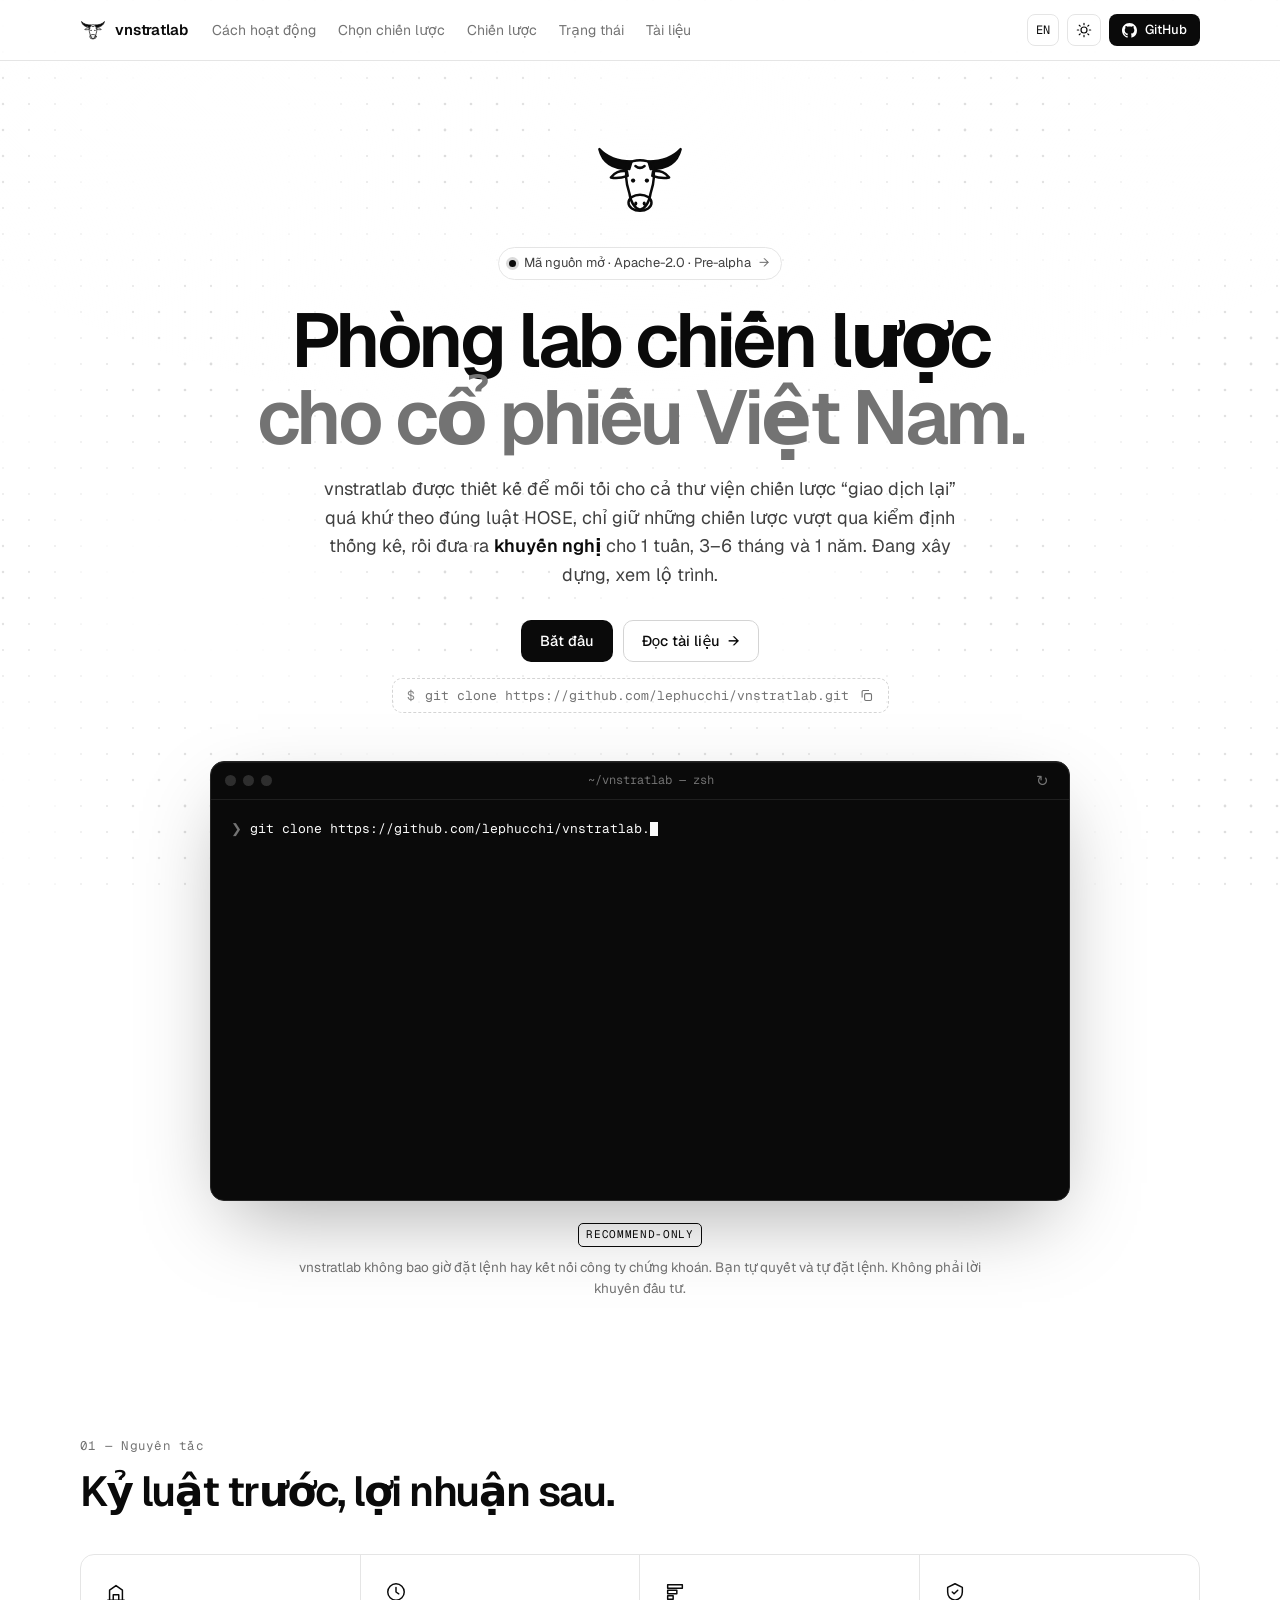
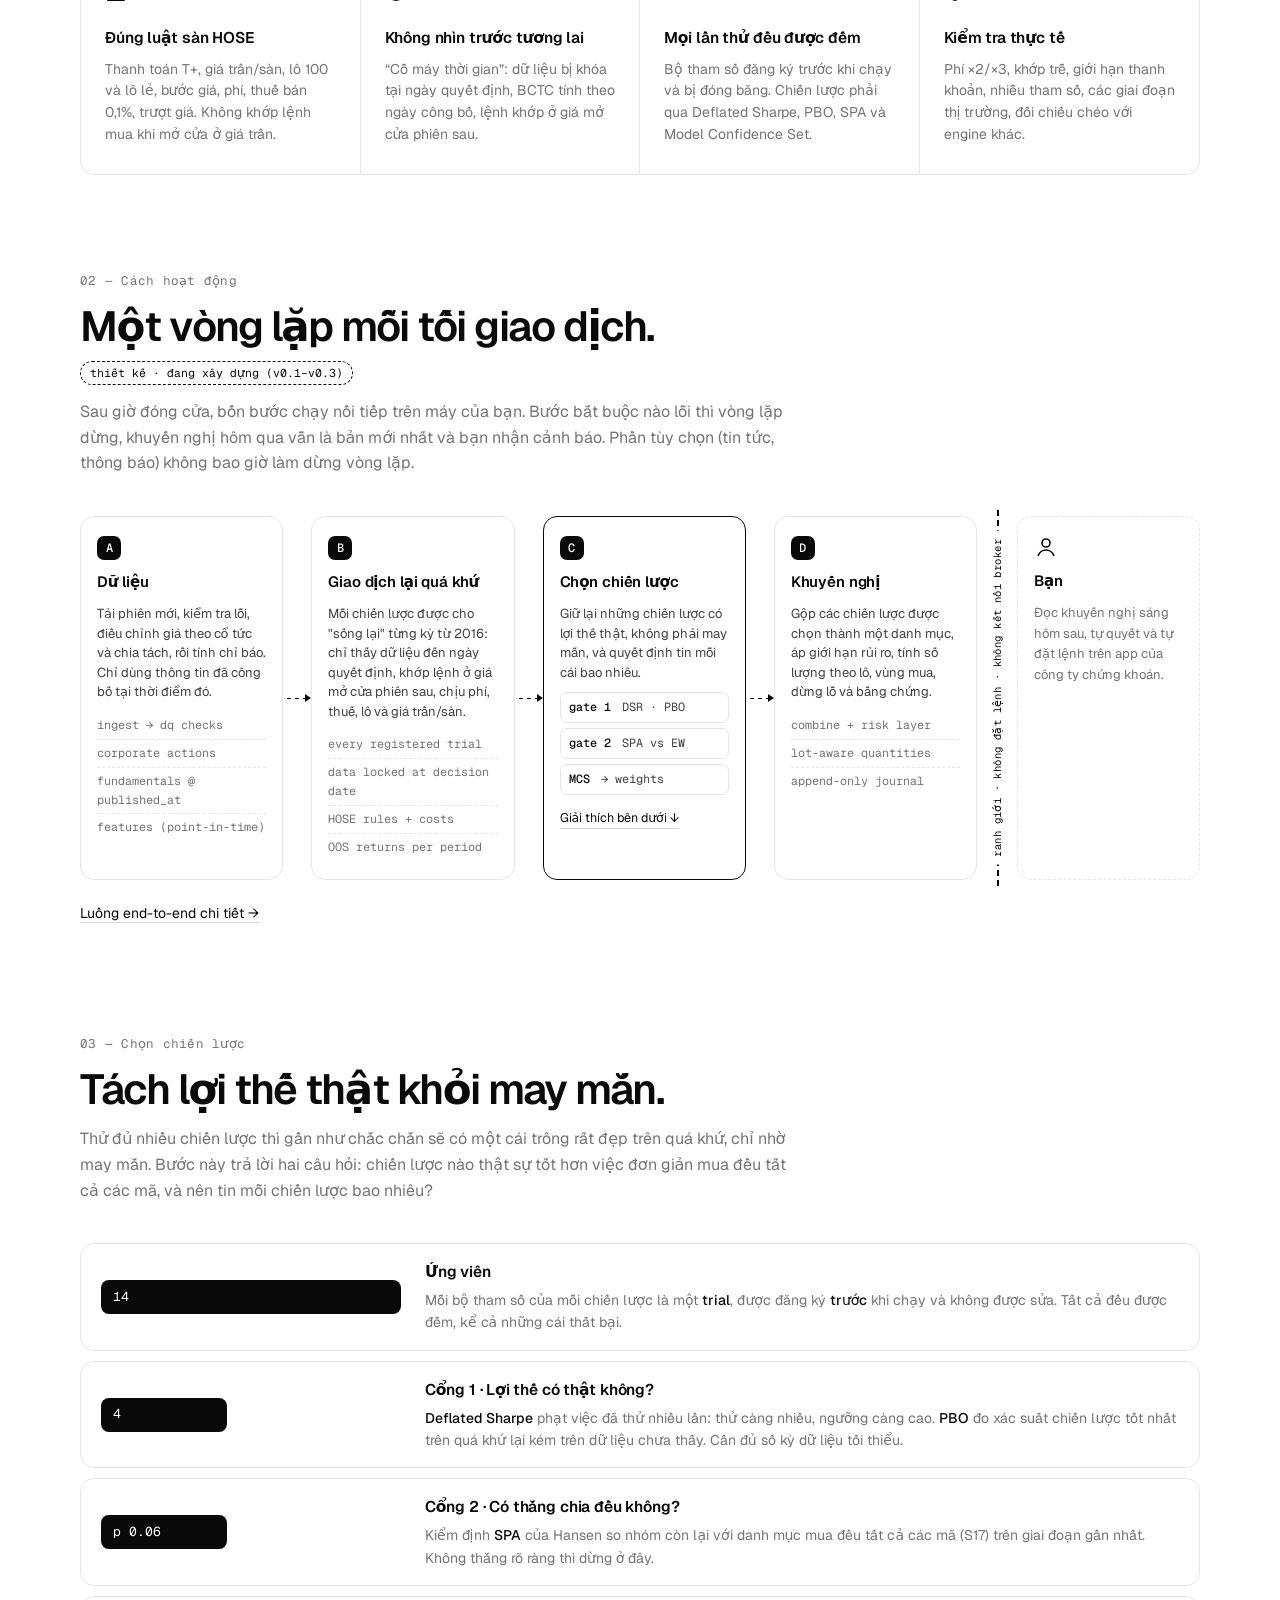
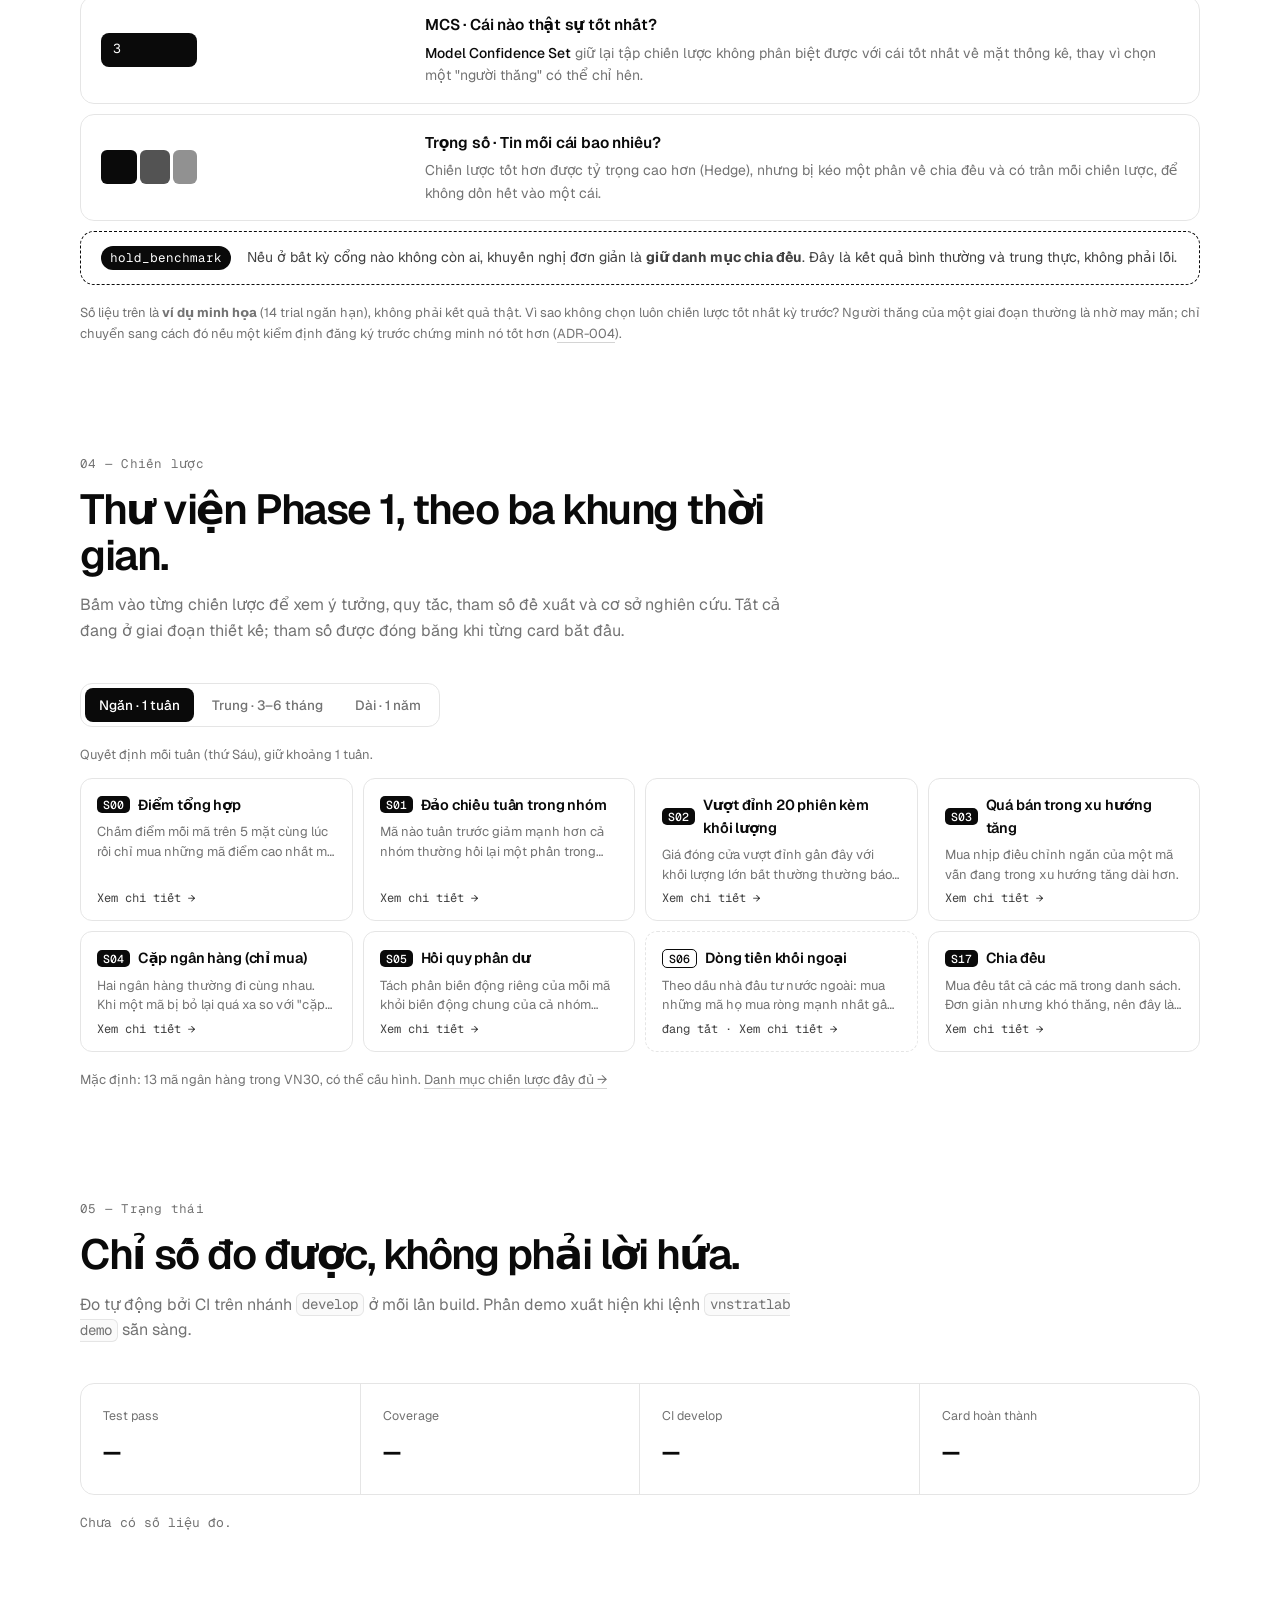
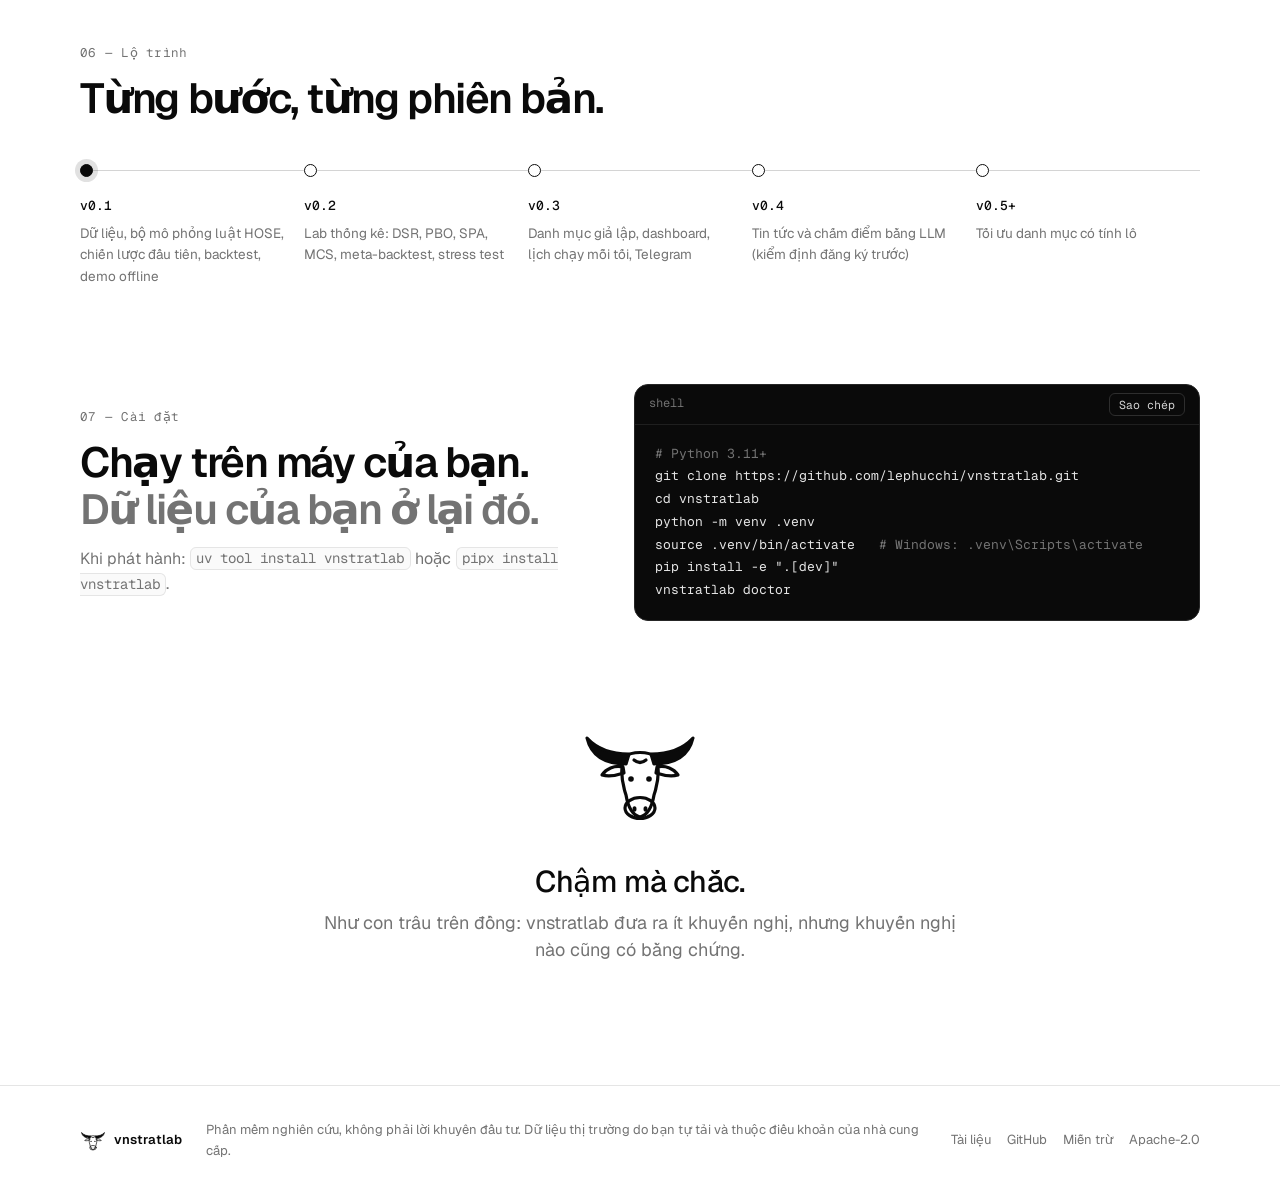
==== commit de8cd4a6: "feat(site): strategy details, selection explainer, clearer pipeline - click a strategy card to open " ====
--- a/index.html
+++ b/index.html
@@ -3,23 +3,30 @@
 <head>
 <meta charset="utf-8">
 <meta name="viewport" content="width=device-width, initial-scale=1, viewport-fit=cover">
-<title>vnstratlab · PO</title>
-<meta name="robots" content="noindex, nofollow">
-<meta http-equiv="Content-Security-Policy" content="default-src 'none'; script-src 'self'; connect-src 'self'; img-src 'self' data:; style-src 'self' https://fonts.googleapis.com; font-src https://fonts.gstatic.com; form-action 'none'; base-uri 'none'">
+<title>vnstratlab</title>
+<meta name="description" content="Phòng lab chiến lược mã nguồn mở cho cổ phiếu Việt Nam: backtest đúng luật HOSE, chọn chiến lược bằng kiểm định thống kê, chỉ đưa ra khuyến nghị.">
 <meta name="color-scheme" content="light dark">
-<link rel="icon" href="../buffalo.svg" type="image/svg+xml">
+<meta property="og:title" content="vnstratlab — strategy lab for Vietnamese stocks">
+<meta property="og:description" content="Open-source, recommend-only. HOSE rules built in, statistical selection, no best-backtest picking.">
+<link rel="icon" href="buffalo.svg" type="image/svg+xml">
 <link rel="preconnect" href="https://fonts.googleapis.com">
 <link rel="preconnect" href="https://fonts.gstatic.com" crossorigin>
-<link rel="stylesheet" href="https://fonts.googleapis.com/css2?family=Geist:wght@400;500;600&family=Geist+Mono:wght@400;500&display=swap">
+<link rel="stylesheet" href="https://fonts.googleapis.com/css2?family=Geist:wght@400;500;600;700&family=Geist+Mono:wght@400;500&display=swap">
 <link rel="stylesheet" href="styles.css">
-<script src="theme.js"></script>
+<script>
+  // theme before paint: explicit choice wins, otherwise follow the system
+  try { const t = localStorage.getItem("vnstratlab-theme"); if (t) document.documentElement.dataset.theme = t; } catch (_) {}
+</script>
 </head>
 <body>
+<canvas id="bg" aria-hidden="true"></canvas>
+
+<!-- mascot symbol, reused in nav, hero and footer -->
 <svg class="sprite" width="0" height="0" aria-hidden="true">
   <symbol id="buffalo" viewBox="0 0 120 120">
     <g fill="none" stroke="currentColor" stroke-width="3.2" stroke-linecap="round" stroke-linejoin="round">
-      <path d="M46 47C30 47 12 42 7 21C18 33 33 37 49 37Z" fill="currentColor"/>
-      <path d="M74 47C90 47 108 42 113 21C102 33 87 37 71 37Z" fill="currentColor"/>
+      <path class="horn" d="M46 47C30 47 12 42 7 21C18 33 33 37 49 37Z" fill="currentColor"/>
+      <path class="horn" d="M74 47C90 47 108 42 113 21C102 33 87 37 71 37Z" fill="currentColor"/>
       <path d="M43 50C34 48 26 52 22 58C30 60 38 58 44 56Z"/>
       <path d="M77 50C86 48 94 52 98 58C90 60 82 58 76 56Z"/>
       <path d="M44 40C52 34 68 34 76 40C80 52 78 66 74 78C72 90 68 98 60 100C52 98 48 90 46 78C42 66 40 52 44 40Z"/>
@@ -27,132 +34,349 @@
       <ellipse cx="60" cy="91" rx="15" ry="10.5"/>
       <ellipse cx="54.5" cy="92" rx="2" ry="2.8" fill="currentColor" stroke="none"/>
       <ellipse cx="65.5" cy="92" rx="2" ry="2.8" fill="currentColor" stroke="none"/>
-      <circle cx="51" cy="62" r="2.8" fill="currentColor" stroke="none"/>
-      <circle cx="69" cy="62" r="2.8" fill="currentColor" stroke="none"/>
+      <g class="eyes"><circle cx="51" cy="62" r="2.8" fill="currentColor" stroke="none"/><circle cx="69" cy="62" r="2.8" fill="currentColor" stroke="none"/></g>
     </g>
   </symbol>
 </svg>
 
-<!-- ============ LOGIN ============ -->
-<section class="gate" id="gate">
-  <form class="gate-card" id="login" autocomplete="on" novalidate>
-    <svg class="mark" aria-hidden="true"><use href="#buffalo"/></svg>
-    <h1>PO dashboard</h1>
-    <p>Bảng theo dõi dự án vnstratlab. Đăng nhập để giải mã dữ liệu.</p>
-    <label class="field"><span>Tài khoản</span><input id="user" name="username" autocomplete="username" required autocapitalize="off" spellcheck="false"></label>
-    <label class="field"><span>Mật khẩu</span><input id="pass" name="password" type="password" autocomplete="current-password" required></label>
-    <button class="btn" id="login-btn" type="submit">Đăng nhập</button>
-    <p class="gate-msg" id="gate-msg" role="status" aria-live="polite"></p>
-    <div class="gate-foot"><a href="../">← Trang giới thiệu</a><span class="mono">AES-256-GCM</span></div>
-  </form>
-</section>
-
-<!-- ============ DASHBOARD ============ -->
-<div id="app" hidden>
-<header class="top">
-  <div class="wrap top-inner">
-    <a class="brand" href="../"><svg class="mark" aria-hidden="true"><use href="#buffalo"/></svg>vnstratlab <span class="sep">/</span> <span class="po">PO</span></a>
-    <nav aria-label="Liên kết">
-      <a class="hide-sm" href="../">Giới thiệu</a>
-      <a class="hide-sm" href="../docs/">Tài liệu</a>
-      <a class="hide-sm" id="repo-link" href="https://github.com/lephucchi/vnstratlab">GitHub</a>
-      <button class="icon-btn" id="theme" type="button" aria-label="Đổi giao diện sáng/tối">
-        <svg viewBox="0 0 24 24" width="15" height="15" fill="none" stroke="currentColor" stroke-width="1.8" stroke-linecap="round"><circle cx="12" cy="12" r="4.5"/><path d="M12 2v2M12 20v2M4.9 4.9l1.4 1.4M17.7 17.7l1.4 1.4M2 12h2M20 12h2M4.9 19.1l1.4-1.4M17.7 6.3l1.4-1.4"/></svg>
+<header class="nav">
+  <div class="wrap nav-inner">
+    <a class="brand" href="./" aria-label="vnstratlab">
+      <svg class="brand-mark" aria-hidden="true"><use href="#buffalo"/></svg><span>vnstratlab</span>
+    </a>
+    <nav class="links" aria-label="Main">
+      <a href="#how"><span data-lang="vi">Cách hoạt động</span><span data-lang="en">How it works</span></a>
+      <a href="#selection"><span data-lang="vi">Chọn chiến lược</span><span data-lang="en">Selection</span></a>
+      <a href="#strategies"><span data-lang="vi">Chiến lược</span><span data-lang="en">Strategies</span></a>
+      <a href="#status"><span data-lang="vi">Trạng thái</span><span data-lang="en">Status</span></a>
+      <a href="docs/"><span data-lang="vi">Tài liệu</span><span data-lang="en">Docs</span></a>
+    </nav>
+    <div class="nav-actions">
+      <button id="menu" class="icon-btn menu-btn" type="button" aria-label="Menu" aria-expanded="false" aria-controls="mobile-nav">
+        <svg viewBox="0 0 24 24" width="16" height="16" fill="none" stroke="currentColor" stroke-width="1.8" stroke-linecap="round" aria-hidden="true"><path d="M4 7h16M4 12h16M4 17h16"/></svg>
       </button>
-      <button class="icon-btn" id="logout" type="button">Đăng xuất</button>
+      <button id="lang" class="icon-btn mono" type="button" aria-label="English">EN</button>
+      <button id="theme" class="icon-btn" type="button" aria-label="Dark mode" aria-pressed="false">
+        <svg viewBox="0 0 24 24" width="16" height="16" fill="none" stroke="currentColor" stroke-width="1.8" stroke-linecap="round"><circle cx="12" cy="12" r="4.5"/><path d="M12 2v2M12 20v2M4.9 4.9l1.4 1.4M17.7 17.7l1.4 1.4M2 12h2M20 12h2M4.9 19.1l1.4-1.4M17.7 6.3l1.4-1.4"/></svg>
+      </button>
+      <a class="btn btn-solid btn-sm" href="https://github.com/lephucchi/vnstratlab">
+        <svg viewBox="0 0 16 16" width="15" height="15" fill="currentColor" aria-hidden="true"><path d="M8 0C3.58 0 0 3.58 0 8c0 3.54 2.29 6.53 5.47 7.59.4.07.55-.17.55-.38 0-.19-.01-.82-.01-1.49-2.01.37-2.53-.49-2.69-.94-.09-.23-.48-.94-.82-1.13-.28-.15-.68-.52-.01-.53.63-.01 1.08.58 1.23.82.72 1.21 1.87.87 2.33.66.07-.52.28-.87.51-1.07-1.78-.2-3.64-.89-3.64-3.95 0-.87.31-1.59.82-2.15-.08-.2-.36-1.02.08-2.12 0 0 .67-.21 2.2.82.64-.18 1.32-.27 2-.27.68 0 1.36.09 2 .27 1.53-1.04 2.2-.82 2.2-.82.44 1.1.16 1.92.08 2.12.51.56.82 1.27.82 2.15 0 3.07-1.87 3.75-3.65 3.95.29.25.54.73.54 1.48 0 1.07-.01 1.93-.01 2.2 0 .21.15.46.55.38A8.013 8.013 0 0016 8c0-4.42-3.58-8-8-8z"/></svg>
+        GitHub
+      </a>
+    </div>
+  </div>
+  <nav class="mobile-nav wrap" id="mobile-nav" aria-label="Main (mobile)" hidden>
+      <a href="#how"><span data-lang="vi">Cách hoạt động</span><span data-lang="en">How it works</span></a>
+      <a href="#selection"><span data-lang="vi">Chọn chiến lược</span><span data-lang="en">Selection</span></a>
+      <a href="#strategies"><span data-lang="vi">Chiến lược</span><span data-lang="en">Strategies</span></a>
+      <a href="#status"><span data-lang="vi">Trạng thái</span><span data-lang="en">Status</span></a>
+      <a href="docs/"><span data-lang="vi">Tài liệu</span><span data-lang="en">Docs</span></a>
+    </nav>
+</header>
+
+<main>
+  <!-- HERO -->
+  <section class="hero wrap">
+    <svg class="hero-mascot" aria-hidden="true"><use href="#buffalo"/></svg>
+    <a class="pill" href="https://github.com/lephucchi/vnstratlab/blob/develop/docs/roadmap.md">
+      <span class="dot"></span>
+      <span data-lang="vi">Mã nguồn mở · Apache-2.0 · Pre-alpha</span>
+      <span data-lang="en">Open source · Apache-2.0 · Pre-alpha</span>
+      <span class="arrow">→</span>
+    </a>
+    <h1>
+      <span data-lang="vi">Phòng lab chiến lược<br><span class="dim">cho cổ phiếu Việt Nam.</span></span>
+      <span data-lang="en">The strategy lab<br><span class="dim">for Vietnamese stocks.</span></span>
+    </h1>
+    <p class="lead" data-lang="vi">vnstratlab được thiết kế để mỗi tối cho cả thư viện chiến lược “giao dịch lại” quá khứ theo đúng luật HOSE, chỉ giữ những chiến lược vượt qua kiểm định thống kê, rồi đưa ra <strong>khuyến nghị</strong> cho 1 tuần, 3–6 tháng và 1 năm. Đang xây dựng, xem lộ trình.</p>
+    <p class="lead" data-lang="en">vnstratlab is designed to replay a library of strategies through the past every evening under real HOSE rules, keep only those that survive statistical tests, and turn them into <strong>recommendations</strong> for 1 week, 3–6 months and 1 year. Under construction, see the roadmap.</p>
+    <div class="cta">
+      <a class="btn btn-solid" href="#install"><span data-lang="vi">Bắt đầu</span><span data-lang="en">Get started</span></a>
+      <a class="btn btn-ghost" href="docs/"><span data-lang="vi">Đọc tài liệu</span><span data-lang="en">Read the docs</span> →</a>
+    </div>
+    <button class="copy-cmd mono" type="button" data-copy="git clone https://github.com/lephucchi/vnstratlab.git">
+      <span class="prompt">$</span> git clone https://github.com/lephucchi/vnstratlab.git
+      <svg aria-hidden="true" class="copy-ico" viewBox="0 0 24 24" width="15" height="15" fill="none" stroke="currentColor" stroke-width="1.8"><rect x="9" y="9" width="11" height="11" rx="2"/><path d="M5 15V6a2 2 0 012-2h9"/></svg>
+    </button>
+
+    <!-- terminal: real commands and real output, typed when visible -->
+    <div class="term" id="term" role="region" aria-label="Terminal demo (excerpt)">
+      <div class="term-bar">
+        <span class="lights"><i></i><i></i><i></i></span>
+        <span class="term-title mono">~/vnstratlab — zsh</span>
+        <button class="term-replay mono" type="button" id="term-replay" aria-label="Replay">↻</button>
+      </div>
+      <pre class="term-body mono" id="term-body" aria-live="off"></pre>
+    </div>
+    <p class="notice">
+      <span class="notice-tag mono">RECOMMEND-ONLY</span>
+      <span data-lang="vi">vnstratlab không bao giờ đặt lệnh hay kết nối công ty chứng khoán. Bạn tự quyết và tự đặt lệnh. Không phải lời khuyên đầu tư.</span>
+      <span data-lang="en">vnstratlab never places orders or connects to a broker. You decide and place orders yourself. Not investment advice.</span>
+    </p>
+  </section>
+
+  <!-- PRINCIPLES -->
+  <section class="wrap section" id="principles">
+    <div class="sec-head">
+      <p class="kicker mono">01 — <span data-lang="vi">Nguyên tắc</span><span data-lang="en">Principles</span></p>
+      <h2 data-lang="vi">Kỷ luật trước, lợi nhuận sau.</h2>
+      <h2 data-lang="en">Discipline first, returns second.</h2>
+    </div>
+    <div class="features">
+      <article class="feature">
+        <svg viewBox="0 0 24 24" class="f-ico" aria-hidden="true"><path d="M3 21h18M5 21V10l7-5 7 5v11M9 21v-6h6v6"/></svg>
+        <h3 data-lang="vi">Đúng luật sàn HOSE</h3><h3 data-lang="en">HOSE rules built in</h3>
+        <p data-lang="vi">Thanh toán T+, giá trần/sàn, lô 100 và lô lẻ, bước giá, phí, thuế bán 0,1%, trượt giá. Không khớp lệnh mua khi mở cửa ở giá trần.</p>
+        <p data-lang="en">T+ settlement, price limits, round and odd lots, tick sizes, fees, 0.1% sales tax, slippage. No buy fill on a ceiling open.</p>
+      </article>
+      <article class="feature">
+        <svg viewBox="0 0 24 24" class="f-ico" aria-hidden="true"><circle cx="12" cy="12" r="9"/><path d="M12 7v5l3 2"/></svg>
+        <h3 data-lang="vi">Không nhìn trước tương lai</h3><h3 data-lang="en">No lookahead</h3>
+        <p data-lang="vi">“Cỗ máy thời gian”: dữ liệu bị khóa tại ngày quyết định, BCTC tính theo ngày công bố, lệnh khớp ở giá mở cửa phiên sau.</p>
+        <p data-lang="en">A “time machine”: data is locked at the decision date, fundamentals count from their publish date, orders fill at the next open.</p>
+      </article>
+      <article class="feature">
+        <svg viewBox="0 0 24 24" class="f-ico" aria-hidden="true"><path d="M4 4h16v4H4zM4 10h10v4H4zM4 16h6v4H4z"/></svg>
+        <h3 data-lang="vi">Mọi lần thử đều được đếm</h3><h3 data-lang="en">Every trial counted</h3>
+        <p data-lang="vi">Bộ tham số đăng ký trước khi chạy và bị đóng băng. Chiến lược phải qua Deflated Sharpe, PBO, SPA và Model Confidence Set.</p>
+        <p data-lang="en">Parameter sets are registered before they run and frozen. Strategies must pass Deflated Sharpe, PBO, SPA and a Model Confidence Set.</p>
+      </article>
+      <article class="feature">
+        <svg viewBox="0 0 24 24" class="f-ico" aria-hidden="true"><path d="M12 3l8 4v5c0 5-3.5 8-8 9-4.5-1-8-4-8-9V7z"/><path d="M9 12l2 2 4-4"/></svg>
+        <h3 data-lang="vi">Kiểm tra thực tế</h3><h3 data-lang="en">Realism checks</h3>
+        <p data-lang="vi">Phí ×2/×3, khớp trễ, giới hạn thanh khoản, nhiễu tham số, các giai đoạn thị trường, đối chiếu chéo với engine khác.</p>
+        <p data-lang="en">Costs ×2/×3, delayed fills, liquidity caps, parameter noise, market regimes, cross-checks against other engines.</p>
+      </article>
+    </div>
+  </section>
+
+  <!-- PIPELINE -->
+  <section class="wrap section" id="how">
+    <div class="sec-head">
+      <p class="kicker mono">02 — <span data-lang="vi">Cách hoạt động</span><span data-lang="en">How it works</span></p>
+      <h2 data-lang="vi">Một vòng lặp mỗi tối giao dịch.</h2>
+      <h2 data-lang="en">One loop, every trading evening.</h2>
+      <p class="tag-plan mono" data-lang="vi">thiết kế · đang xây dựng (v0.1–v0.3)</p>
+      <p class="tag-plan mono" data-lang="en">design · under construction (v0.1–v0.3)</p>
+      <p class="sub" data-lang="vi">Sau giờ đóng cửa, bốn bước chạy nối tiếp trên máy của bạn. Bước bắt buộc nào lỗi thì vòng lặp dừng, khuyến nghị hôm qua vẫn là bản mới nhất và bạn nhận cảnh báo. Phần tùy chọn (tin tức, thông báo) không bao giờ làm dừng vòng lặp.</p>
+      <p class="sub" data-lang="en">After the close, four steps run in sequence on your machine. If a required step fails the loop stops, yesterday's recommendation stays the latest and you get an alert. Optional parts (news, notifications) never stop it.</p>
+    </div>
+
+    <div class="pipe">
+      <div class="node">
+        <span class="node-id mono">A</span>
+        <h3 data-lang="vi">Dữ liệu</h3><h3 data-lang="en">Data</h3>
+        <p class="what" data-lang="vi">Tải phiên mới, kiểm tra lỗi, điều chỉnh giá theo cổ tức và chia tách, rồi tính chỉ báo. Chỉ dùng thông tin đã công bố tại thời điểm đó.</p>
+        <p class="what" data-lang="en">Fetch the new session, check it for errors, adjust prices for dividends and splits, then compute features. Only information already published at that time is used.</p>
+        <ul class="steps mono"><li>ingest → dq checks</li><li>corporate actions</li><li>fundamentals @ published_at</li><li>features (point-in-time)</li></ul>
+      </div>
+      <div class="link" aria-hidden="true"><i></i></div>
+      <div class="node">
+        <span class="node-id mono">B</span>
+        <h3 data-lang="vi">Giao dịch lại quá khứ</h3><h3 data-lang="en">Replay the past</h3>
+        <p class="what" data-lang="vi">Mỗi chiến lược được cho "sống lại" từng kỳ từ 2016: chỉ thấy dữ liệu đến ngày quyết định, khớp lệnh ở giá mở cửa phiên sau, chịu phí, thuế, lô và giá trần/sàn.</p>
+        <p class="what" data-lang="en">Each strategy re-lives every period since 2016: it sees data only up to the decision date, fills at the next open, and pays fees, tax, lots and price limits.</p>
+        <ul class="steps mono"><li>every registered trial</li><li>data locked at decision date</li><li>HOSE rules + costs</li><li>OOS returns per period</li></ul>
+      </div>
+      <div class="link" aria-hidden="true"><i></i></div>
+      <div class="node node-key">
+        <span class="node-id mono">C</span>
+        <h3 data-lang="vi">Chọn chiến lược</h3><h3 data-lang="en">Selection</h3>
+        <p class="what" data-lang="vi">Giữ lại những chiến lược có lợi thế thật, không phải may mắn, và quyết định tin mỗi cái bao nhiêu.</p>
+        <p class="what" data-lang="en">Keep only strategies with a real edge, not luck, and decide how much to trust each one.</p>
+        <ol class="gates mono"><li><b>gate 1</b> DSR · PBO</li><li><b>gate 2</b> SPA vs EW</li><li><b>MCS</b> → weights</li></ol>
+        <a class="node-more" href="#selection"><span data-lang="vi">Giải thích bên dưới ↓</span><span data-lang="en">Explained below ↓</span></a>
+      </div>
+      <div class="link" aria-hidden="true"><i></i></div>
+      <div class="node">
+        <span class="node-id mono">D</span>
+        <h3 data-lang="vi">Khuyến nghị</h3><h3 data-lang="en">Recommendation</h3>
+        <p class="what" data-lang="vi">Gộp các chiến lược được chọn thành một danh mục, áp giới hạn rủi ro, tính số lượng theo lô, vùng mua, dừng lỗ và bằng chứng.</p>
+        <p class="what" data-lang="en">Blend the selected strategies into one portfolio, apply risk limits, and size lots, entry zone, stop and evidence.</p>
+        <ul class="steps mono"><li>combine + risk layer</li><li>lot-aware quantities</li><li>append-only journal</li></ul>
+      </div>
+      <div class="wall">
+        <span class="mono" data-lang="vi">ranh giới · không đặt lệnh · không kết nối broker</span>
+        <span class="mono" data-lang="en">boundary · no orders · no broker connection</span>
+      </div>
+      <div class="node node-you">
+        <svg class="you-ico" viewBox="0 0 24 24" aria-hidden="true"><circle cx="12" cy="8" r="4"/><path d="M4 21c1.5-4 4.5-6 8-6s6.5 2 8 6"/></svg>
+        <h3 data-lang="vi">Bạn</h3><h3 data-lang="en">You</h3>
+        <p data-lang="vi">Đọc khuyến nghị sáng hôm sau, tự quyết và tự đặt lệnh trên app của công ty chứng khoán.</p>
+        <p data-lang="en">Read it the next morning, decide, and place orders yourself in your broker's app.</p>
+      </div>
+    </div>
+    <p class="more"><a href="docs/end-to-end-flow/"><span data-lang="vi">Luồng end-to-end chi tiết</span><span data-lang="en">Full end-to-end flow</span> →</a></p>
+  </section>
+
+  <!-- SELECTION -->
+  <section class="wrap section" id="selection">
+    <div class="sec-head">
+      <p class="kicker mono">03 — <span data-lang="vi">Chọn chiến lược</span><span data-lang="en">Selection</span></p>
+      <h2 data-lang="vi">Tách lợi thế thật khỏi may mắn.</h2>
+      <h2 data-lang="en">Separating real edge from luck.</h2>
+      <p class="sub" data-lang="vi">Thử đủ nhiều chiến lược thì gần như chắc chắn sẽ có một cái trông rất đẹp trên quá khứ, chỉ nhờ may mắn. Bước này trả lời hai câu hỏi: chiến lược nào thật sự tốt hơn việc đơn giản mua đều tất cả các mã, và nên tin mỗi chiến lược bao nhiêu?</p>
+      <p class="sub" data-lang="en">Try enough strategies and one will almost surely look great on the past, by luck alone. This step answers two questions: which strategies truly beat simply buying every stock equally, and how much should each be trusted?</p>
+    </div>
+
+    <ol class="funnel">
+      <li style="--w:100%">
+        <div class="f-bar"><span class="mono">14</span></div>
+        <div class="f-text">
+          <h3 data-lang="vi">Ứng viên</h3><h3 data-lang="en">Candidates</h3>
+          <p data-lang="vi">Mỗi bộ tham số của mỗi chiến lược là một <b>trial</b>, được đăng ký <b>trước</b> khi chạy và không được sửa. Tất cả đều được đếm, kể cả những cái thất bại.</p>
+          <p data-lang="en">Every parameter set of every strategy is a <b>trial</b>, registered <b>before</b> it runs and never edited. All of them are counted, failures included.</p>
+        </div>
+      </li>
+      <li style="--w:42%">
+        <div class="f-bar"><span class="mono">4</span></div>
+        <div class="f-text">
+          <h3><span data-lang="vi">Cổng 1 · Lợi thế có thật không?</span><span data-lang="en">Gate 1 · Is the edge real?</span></h3>
+          <p data-lang="vi"><b>Deflated Sharpe</b> phạt việc đã thử nhiều lần: thử càng nhiều, ngưỡng càng cao. <b>PBO</b> đo xác suất chiến lược tốt nhất trên quá khứ lại kém trên dữ liệu chưa thấy. Cần đủ số kỳ dữ liệu tối thiểu.</p>
+          <p data-lang="en"><b>Deflated Sharpe</b> penalises having tried many times: the more trials, the higher the bar. <b>PBO</b> measures the chance that the in-sample winner does badly on unseen data. A minimum number of periods is required.</p>
+        </div>
+      </li>
+      <li style="--w:42%">
+        <div class="f-bar"><span class="mono">p 0.06</span></div>
+        <div class="f-text">
+          <h3><span data-lang="vi">Cổng 2 · Có thắng chia đều không?</span><span data-lang="en">Gate 2 · Does it beat equal weight?</span></h3>
+          <p data-lang="vi">Kiểm định <b>SPA</b> của Hansen so nhóm còn lại với danh mục mua đều tất cả các mã (S17) trên giai đoạn gần nhất. Không thắng rõ ràng thì dừng ở đây.</p>
+          <p data-lang="en">Hansen's <b>SPA</b> test compares the survivors with buying every stock equally (S17) over the recent window. No clear win, stop here.</p>
+        </div>
+      </li>
+      <li style="--w:32%">
+        <div class="f-bar"><span class="mono">3</span></div>
+        <div class="f-text">
+          <h3><span data-lang="vi">MCS · Cái nào thật sự tốt nhất?</span><span data-lang="en">MCS · Which are truly best?</span></h3>
+          <p data-lang="vi"><b>Model Confidence Set</b> giữ lại tập chiến lược không phân biệt được với cái tốt nhất về mặt thống kê, thay vì chọn một "người thắng" có thể chỉ hên.</p>
+          <p data-lang="en">The <b>Model Confidence Set</b> keeps every strategy statistically indistinguishable from the best, instead of crowning one winner that may just be lucky.</p>
+        </div>
+      </li>
+      <li style="--w:32%">
+        <div class="f-bar f-split"><span style="--p:40%"></span><span style="--p:33%"></span><span style="--p:27%"></span></div>
+        <div class="f-text">
+          <h3><span data-lang="vi">Trọng số · Tin mỗi cái bao nhiêu?</span><span data-lang="en">Weights · How much to trust each?</span></h3>
+          <p data-lang="vi">Chiến lược tốt hơn được tỷ trọng cao hơn (Hedge), nhưng bị kéo một phần về chia đều và có trần mỗi chiến lược, để không dồn hết vào một cái.</p>
+          <p data-lang="en">Better strategies get more weight (Hedge), but weights are pulled partly back toward equal and capped per strategy, so nothing gets everything.</p>
+        </div>
+      </li>
+    </ol>
+    <div class="fallback-box">
+      <span class="mono">hold_benchmark</span>
+      <p data-lang="vi">Nếu ở bất kỳ cổng nào không còn ai, khuyến nghị đơn giản là <b>giữ danh mục chia đều</b>. Đây là kết quả bình thường và trung thực, không phải lỗi.</p>
+      <p data-lang="en">If nothing survives any gate, the recommendation is simply to <b>hold the equal-weight portfolio</b>. That is a normal, honest outcome, not an error.</p>
+    </div>
+    <p class="note" data-lang="vi">Số liệu trên là <b>ví dụ minh họa</b> (14 trial ngắn hạn), không phải kết quả thật. Vì sao không chọn luôn chiến lược tốt nhất kỳ trước? Người thắng của một giai đoạn thường là nhờ may mắn; chỉ chuyển sang cách đó nếu một kiểm định đăng ký trước chứng minh nó tốt hơn (<a href="https://github.com/lephucchi/vnstratlab/blob/develop/docs/adr/ADR-004-selection-method.md">ADR-004</a>).</p>
+    <p class="note" data-lang="en">The numbers above are an <b>illustrative example</b> (14 short-horizon trials), not real results. Why not just pick last period's best? A single period's winner is often luck; switching to that rule requires a pre-registered test to prove it better (<a href="https://github.com/lephucchi/vnstratlab/blob/develop/docs/adr/ADR-004-selection-method.md">ADR-004</a>).</p>
+  </section>
+
+  <!-- STRATEGIES -->
+  <section class="wrap section" id="strategies">
+    <div class="sec-head">
+      <p class="kicker mono">04 — <span data-lang="vi">Chiến lược</span><span data-lang="en">Strategies</span></p>
+      <h2 data-lang="vi">Thư viện Phase 1, theo ba khung thời gian.</h2>
+      <h2 data-lang="en">The Phase 1 library, across three horizons.</h2>
+      <p class="sub" data-lang="vi">Bấm vào từng chiến lược để xem ý tưởng, quy tắc, tham số đề xuất và cơ sở nghiên cứu. Tất cả đang ở giai đoạn thiết kế; tham số được đóng băng khi từng card bắt đầu.</p>
+      <p class="sub" data-lang="en">Click a strategy to see its idea, rules, proposed parameters and research basis. All are at design stage; parameters are frozen when each card starts.</p>
+    </div>
+    <div class="tabs" role="tablist" aria-label="Horizon">
+      <button role="tab" aria-selected="true" data-tab="short" id="tab-short" aria-controls="panel-short" tabindex="0"><span data-lang="vi">Ngắn · 1 tuần</span><span data-lang="en">Short · 1 week</span></button>
+      <button role="tab" aria-selected="false" data-tab="medium" id="tab-medium" aria-controls="panel-medium" tabindex="-1"><span data-lang="vi">Trung · 3–6 tháng</span><span data-lang="en">Medium · 3–6 months</span></button>
+      <button role="tab" aria-selected="false" data-tab="long" id="tab-long" aria-controls="panel-long" tabindex="-1"><span data-lang="vi">Dài · 1 năm</span><span data-lang="en">Long · 1 year</span></button>
+    </div>
+    <div class="tab-panels">
+      <div data-panel="short" id="panel-short" role="tabpanel" aria-labelledby="tab-short"></div>
+      <div data-panel="medium" id="panel-medium" role="tabpanel" aria-labelledby="tab-medium" hidden></div>
+      <div data-panel="long" id="panel-long" role="tabpanel" aria-labelledby="tab-long" hidden></div>
+    </div>
+    <p class="note" data-lang="vi">Mặc định: 13 mã ngân hàng trong VN30, có thể cấu hình. <a href="docs/strategies/">Danh mục chiến lược đầy đủ →</a></p>
+    <p class="note" data-lang="en">Default universe: the 13 VN30 banks, configurable. <a href="docs/strategies/">Full strategy catalogue →</a></p>
+
+    <dialog class="strat-dlg" id="strat-dlg" aria-labelledby="dlg-title">
+      <div class="dlg-head">
+        <span class="mono dlg-id" id="dlg-id"></span>
+        <h3 id="dlg-title"></h3>
+        <button class="icon-btn dlg-close" type="button" id="dlg-close" aria-label="Close">✕</button>
+      </div>
+      <div class="dlg-body" id="dlg-body"></div>
+    </dialog>
+  </section>
+
+  <!-- STATUS -->
+  <section class="wrap section" id="status">
+    <div class="sec-head">
+      <p class="kicker mono">05 — <span data-lang="vi">Trạng thái</span><span data-lang="en">Status</span></p>
+      <h2 data-lang="vi">Chỉ số đo được, không phải lời hứa.</h2>
+      <h2 data-lang="en">Measured, not promised.</h2>
+      <p class="sub" data-lang="vi">Đo tự động bởi CI trên nhánh <code>develop</code> ở mỗi lần build. Phần demo xuất hiện khi lệnh <code>vnstratlab demo</code> sẵn sàng.</p>
+      <p class="sub" data-lang="en">Measured by CI on <code>develop</code> at every build. A demo appears once <code>vnstratlab demo</code> is ready.</p>
+    </div>
+    <div class="kpis" id="kpis"></div>
+    <div id="bench"></div>
+    <p class="note mono" id="status-meta"></p>
+  </section>
+
+  <!-- ROADMAP -->
+  <section class="wrap section" id="roadmap">
+    <div class="sec-head">
+      <p class="kicker mono">06 — <span data-lang="vi">Lộ trình</span><span data-lang="en">Roadmap</span></p>
+      <h2 data-lang="vi">Từng bước, từng phiên bản.</h2>
+      <h2 data-lang="en">One version at a time.</h2>
+    </div>
+    <ol class="timeline">
+      <li class="now"><span class="mono v">v0.1</span><p data-lang="vi">Dữ liệu, bộ mô phỏng luật HOSE, chiến lược đầu tiên, backtest, demo offline</p><p data-lang="en">Data, HOSE simulator, first strategies, backtest, offline demo</p></li>
+      <li><span class="mono v">v0.2</span><p data-lang="vi">Lab thống kê: DSR, PBO, SPA, MCS, meta-backtest, stress test</p><p data-lang="en">Statistical lab: DSR, PBO, SPA, MCS, meta-backtest, stress tests</p></li>
+      <li><span class="mono v">v0.3</span><p data-lang="vi">Danh mục giả lập, dashboard, lịch chạy mỗi tối, Telegram</p><p data-lang="en">Paper books, dashboard, nightly scheduler, Telegram</p></li>
+      <li><span class="mono v">v0.4</span><p data-lang="vi">Tin tức và chấm điểm bằng LLM (kiểm định đăng ký trước)</p><p data-lang="en">News and LLM scoring (pre-registered evaluation)</p></li>
+      <li><span class="mono v">v0.5+</span><p data-lang="vi">Tối ưu danh mục có tính lô</p><p data-lang="en">Lot-aware portfolio optimisation</p></li>
+    </ol>
+  </section>
+
+  <!-- INSTALL -->
+  <section class="wrap section" id="install">
+    <div class="install">
+      <div>
+        <p class="kicker mono">07 — <span data-lang="vi">Cài đặt</span><span data-lang="en">Install</span></p>
+        <h2 data-lang="vi">Chạy trên máy của bạn.<br><span class="dim">Dữ liệu của bạn ở lại đó.</span></h2>
+        <h2 data-lang="en">Runs on your machine.<br><span class="dim">Your data stays there.</span></h2>
+        <p class="sub" data-lang="vi">Khi phát hành: <code>uv tool install vnstratlab</code> hoặc <code>pipx install vnstratlab</code>.</p>
+        <p class="sub" data-lang="en">Once released: <code>uv tool install vnstratlab</code> or <code>pipx install vnstratlab</code>.</p>
+      </div>
+      <div class="code">
+        <div class="code-bar mono"><span>shell</span><button type="button" class="copy mono" data-copy-from="install-code"><span data-lang="vi">Sao chép</span><span data-lang="en">Copy</span></button></div>
+<pre class="mono" id="install-code"><span class="c-dim"># Python 3.11+</span>
+git clone https://github.com/lephucchi/vnstratlab.git
+cd vnstratlab
+python -m venv .venv
+source .venv/bin/activate   <span class="c-dim"># Windows: .venv\Scripts\activate</span>
+pip install -e ".[dev]"
+vnstratlab doctor</pre>
+      </div>
+    </div>
+  </section>
+
+  <!-- MASCOT -->
+  <section class="wrap section mascot-sec">
+    <svg class="mascot-big" aria-hidden="true"><use href="#buffalo"/></svg>
+    <p class="quote" data-lang="vi">Chậm mà chắc.<br><span class="dim">Như con trâu trên đồng: vnstratlab đưa ra ít khuyến nghị, nhưng khuyến nghị nào cũng có bằng chứng.</span></p>
+    <p class="quote" data-lang="en">Slow and steady.<br><span class="dim">Like a buffalo in the field: few recommendations, each one backed by evidence.</span></p>
+  </section>
+</main>
+
+<footer class="foot">
+  <div class="wrap foot-inner">
+    <div class="foot-brand"><svg class="brand-mark" aria-hidden="true"><use href="#buffalo"/></svg><span>vnstratlab</span></div>
+    <p data-lang="vi">Phần mềm nghiên cứu, không phải lời khuyên đầu tư. Dữ liệu thị trường do bạn tự tải và thuộc điều khoản của nhà cung cấp.</p>
+    <p data-lang="en">Research software, not investment advice. Market data is downloaded by you and subject to its provider's terms.</p>
+    <nav class="foot-links">
+      <a href="docs/"><span data-lang="vi">Tài liệu</span><span data-lang="en">Docs</span></a>
+      <a href="https://github.com/lephucchi/vnstratlab">GitHub</a>
+      <a href="https://github.com/lephucchi/vnstratlab/blob/main/DISCLAIMER.md"><span data-lang="vi">Miễn trừ</span><span data-lang="en">Disclaimer</span></a>
+      <a href="https://github.com/lephucchi/vnstratlab/blob/main/LICENSE">Apache-2.0</a>
     </nav>
   </div>
-</header>
-
-<main class="wrap">
-  <div class="head">
-    <div>
-      <h1>Tổng quan dự án</h1>
-      <p class="muted small mono" id="meta">Đang tải…</p>
-    </div>
-    <span class="live">pages.yml · build_status.py</span>
-  </div>
-
-  <section aria-labelledby="kpi-h">
-    <h2 id="kpi-h" class="sr-only">Chỉ số chính</h2>
-    <div class="kpis" id="kpis"></div>
-  </section>
-
-  <section aria-labelledby="wait-h" class="card">
-    <h2 id="wait-h">Chờ bạn quyết</h2>
-    <ul class="list" id="waiting"></ul>
-  </section>
-
-  <section aria-labelledby="road-h" class="card">
-    <div class="section-head">
-      <h2 id="road-h">Lộ trình theo milestone</h2>
-      <span class="muted small">Tiến độ = card đã xong / tổng card</span>
-    </div>
-    <div id="roadmap"></div>
-  </section>
-
-  <section aria-labelledby="board-h" class="card">
-    <div class="section-head">
-      <h2 id="board-h">Bảng công việc</h2>
-      <label class="small muted">Giai đoạn
-        <select id="phase-filter">
-          <option value="all">Tất cả</option>
-          <option value="Phase 1">Phase 1</option>
-          <option value="Phase 2">Phase 2</option>
-          <option value="Phase 3">Phase 3</option>
-        </select>
-      </label>
-    </div>
-    <div class="board" id="board"></div>
-  </section>
-
-  <div class="two-col">
-    <section aria-labelledby="adr-h" class="card">
-      <h2 id="adr-h">Quyết định (ADR)</h2>
-      <div class="table-wrap"><table class="table" id="adrs"><thead><tr><th>ADR</th><th>Trạng thái</th></tr></thead><tbody></tbody></table></div>
-    </section>
-    <section aria-labelledby="q-h" class="card">
-      <h2 id="q-h">Chất lượng</h2>
-      <div id="quality"></div>
-    </section>
-  </div>
-
-  <div class="two-col">
-    <section aria-labelledby="pr-h" class="card">
-      <h2 id="pr-h">Pull request đang mở</h2>
-      <ul class="list" id="pulls"></ul>
-    </section>
-    <section aria-labelledby="run-h" class="card">
-      <h2 id="run-h">CI gần đây</h2>
-      <ul class="list" id="runs"></ul>
-    </section>
-  </div>
-
-  <section aria-labelledby="log-h" class="card">
-    <h2 id="log-h">Nhật ký tiến độ</h2>
-    <div class="table-wrap"><table class="table" id="progress"><thead><tr><th>Ngày</th><th>Card</th><th>Nội dung</th><th>Test</th><th>Review</th></tr></thead><tbody></tbody></table></div>
-  </section>
-
-  <section aria-labelledby="sys-h" class="card">
-    <h2 id="sys-h">Hệ thống</h2>
-    <div class="sys-grid">
-      <a class="sys" href="../docs/end-to-end-flow/"><strong>Luồng end-to-end</strong><span>Dữ liệu → lab → chọn chiến lược → đề xuất</span></a>
-      <a class="sys" href="../docs/engine/"><strong>Engine</strong><span>Vòng phiên, luật HOSE, sổ tiền, chế độ lý tưởng/thực thi</span></a>
-      <a class="sys" href="../docs/strategies/"><strong>Chiến lược</strong><span>S00–S18: quy tắc, tham số, trạng thái</span></a>
-      <a class="sys" href="../docs/architecture/"><strong>Kiến trúc</strong><span>Lớp, gói, lưu trữ, nơi chạy</span></a>
-      <a class="sys" href="../docs/workflow/"><strong>Quy trình</strong><span>Vai trò agent, cổng G0–G4</span></a>
-      <a class="sys" href="../docs/git-branching/"><strong>Nhánh git</strong><span>develop, feat, release, hotfix, orphan</span></a>
-      <a class="sys" href="../docs/qa-gates/"><strong>Cổng QA</strong><span>CI, review, sẵn sàng phát hành</span></a>
-      <a class="sys" href="../docs/plan/plan/"><strong>Kế hoạch</strong><span>Plan v1.1 đầy đủ</span></a>
-    </div>
-  </section>
-</main>
-
-<footer class="wrap muted small foot">
-  <svg class="mark" aria-hidden="true"><use href="#buffalo"/></svg>
-  <span>Dữ liệu sinh tự động bởi <code>tools/build_status.py</code>, mã hóa bởi <code>tools/encrypt_po.py</code>. vnstratlab chỉ đưa ra khuyến nghị, không bao giờ đặt lệnh.</span>
 </footer>
-</div>
+<script src="strategies.js"></script>
 <script src="app.js"></script>
 </body>
 </html>
--- a/styles.css
+++ b/styles.css
@@ -1,157 +1,345 @@
-/* vnstratlab PO dashboard — same monochrome system as the intro site. */
+/* vnstratlab intro site — monochrome system. Light by default, dark via system or toggle. */
 :root {
-  --bg: #fafafa; --surface: #ffffff; --fg: #0a0a0a; --fg-2: #404040; --muted: #737373; --faint: #a3a3a3;
-  --line: #e5e5e5; --line-2: #d4d4d4; --soft: #f4f4f4; --dot: 10, 10, 10; --radius: 12px;
+  --bg: #ffffff;
+  --bg-2: #fafafa;
+  --fg: #0a0a0a;
+  --fg-2: #404040;
+  --muted: #737373;
+  --faint: #8a8a8a;
+  --line: #e5e5e5;
+  --line-2: #d4d4d4;
+  --card: #ffffffcc;
+  --term-bg: #0a0a0a;
+  --term-fg: #e5e5e5;
+  --term-dim: #737373;
+  --dot: 10, 10, 10;
+  --radius: 14px;
   --sans: "Geist", ui-sans-serif, system-ui, -apple-system, "Segoe UI", Roboto, sans-serif;
   --mono: "Geist Mono", ui-monospace, "SFMono-Regular", Menlo, Consolas, monospace;
   color-scheme: light;
 }
 @media (prefers-color-scheme: dark) {
   :root:not([data-theme="light"]) {
-    --bg: #0a0a0a; --surface: #111111; --fg: #fafafa; --fg-2: #d4d4d4; --muted: #8f8f8f; --faint: #525252;
-    --line: #1f1f1f; --line-2: #2e2e2e; --soft: #171717; --dot: 250, 250, 250; color-scheme: dark;
+    --bg: #0a0a0a; --bg-2: #111111; --fg: #fafafa; --fg-2: #d4d4d4; --muted: #8f8f8f; --faint: #525252;
+    --line: #1f1f1f; --line-2: #2e2e2e; --card: #0f0f0fcc; --term-bg: #050505; --term-fg: #e5e5e5;
+    --term-dim: #6b6b6b; --dot: 250, 250, 250; color-scheme: dark;
   }
 }
 :root[data-theme="dark"] {
-  --bg: #0a0a0a; --surface: #111111; --fg: #fafafa; --fg-2: #d4d4d4; --muted: #8f8f8f; --faint: #525252;
-  --line: #1f1f1f; --line-2: #2e2e2e; --soft: #171717; --dot: 250, 250, 250; color-scheme: dark;
+  --bg: #0a0a0a; --bg-2: #111111; --fg: #fafafa; --fg-2: #d4d4d4; --muted: #8f8f8f; --faint: #525252;
+  --line: #1f1f1f; --line-2: #2e2e2e; --card: #0f0f0fcc; --term-bg: #050505; --term-fg: #e5e5e5;
+  --term-dim: #6b6b6b; --dot: 250, 250, 250; color-scheme: dark;
 }
 
 * { box-sizing: border-box; }
 [hidden] { display: none !important; }
-body { margin: 0; background: var(--bg); color: var(--fg); font: 400 14.5px/1.55 var(--sans); -webkit-font-smoothing: antialiased; }
-a { color: inherit; text-decoration: none; border-bottom: 1px solid var(--line-2); }
-a:hover { border-color: var(--fg); }
+html { scroll-behavior: smooth; scroll-padding-top: 80px; }
+body {
+  margin: 0; background: var(--bg); color: var(--fg); font: 400 15px/1.6 var(--sans);
+  -webkit-font-smoothing: antialiased; text-rendering: optimizeLegibility; overflow-x: hidden;
+}
+html[lang="vi"] [data-lang="en"], html[lang="en"] [data-lang="vi"] { display: none !important; }
+a { color: inherit; }
 code, .mono { font-family: var(--mono); }
-code { font-size: .88em; padding: .05em .35em; border: 1px solid var(--line); border-radius: 5px; background: var(--soft); }
-.wrap { width: min(1200px, 100% - 32px); margin-inline: auto; }
-.muted { color: var(--muted); }
-.small { font-size: 12.5px; }
-.sr-only { position: absolute; width: 1px; height: 1px; overflow: hidden; clip: rect(0 0 0 0); white-space: nowrap; }
+code { font-size: .88em; padding: .1em .38em; border: 1px solid var(--line); border-radius: 6px; background: var(--bg-2); }
+.dim { color: var(--muted); }
+.wrap { width: min(1120px, 100% - 40px); margin-inline: auto; }
+@media (prefers-reduced-motion: reduce) { html { scroll-behavior: auto; } *, *::before, *::after { animation: none !important; transition: none !important; } }
+
+/* background canvas */
+#bg { position: fixed; inset: 0; width: 100%; height: 100%; z-index: -1; pointer-events: none; }
+body::before {
+  content: ""; position: fixed; inset: 0; z-index: -1; pointer-events: none;
+  background: radial-gradient(ellipse 80% 55% at 50% 0%, transparent 0%, var(--bg) 85%);
+}
+
+/* nav */
+.nav {
+  position: sticky; top: 0; z-index: 20; backdrop-filter: saturate(150%) blur(12px);
+  -webkit-backdrop-filter: saturate(150%) blur(12px);
+  background: color-mix(in srgb, var(--bg) 72%, transparent); border-bottom: 1px solid var(--line);
+  padding-top: env(safe-area-inset-top, 0px);
+}
+.nav-inner { display: flex; align-items: center; gap: 24px; height: 60px; }
+.brand { display: inline-flex; align-items: center; gap: 9px; text-decoration: none; font-weight: 600; letter-spacing: -.01em; }
+.brand-mark { width: 26px; height: 26px; }
+.links { display: flex; gap: 22px; margin-right: auto; }
+.links a { text-decoration: none; color: var(--muted); font-size: 14px; transition: color .15s; }
+.links a:hover { color: var(--fg); }
+.nav-actions { display: flex; align-items: center; gap: 8px; margin-left: auto; }
+.icon-btn {
+  height: 32px; min-width: 32px; padding: 0 8px; border-radius: 8px; border: 1px solid var(--line);
+  background: transparent; color: var(--fg); font-size: 12px; cursor: pointer; display: inline-grid; place-items: center;
+}
+.icon-btn:hover { border-color: var(--line-2); background: var(--bg-2); }
+.menu-btn { display: none; }
+.mobile-nav { display: flex; flex-direction: column; padding-block: 6px 12px; }
+.mobile-nav a { padding: 10px 0; border-top: 1px solid var(--line); text-decoration: none; color: var(--fg-2); }
+.sprite { position: absolute; width: 0; height: 0; overflow: hidden; }
+.tag-plan { display: inline-block; margin: 12px 0 0; font-size: 11.5px; padding: 2px 9px; border: 1px dashed var(--fg); border-radius: 999px; color: var(--fg); }
+@media (max-width: 860px) { .links { display: none; } .menu-btn { display: inline-grid; } }
+@media (min-width: 861px) { .mobile-nav { display: none !important; } }
+
+/* buttons */
+.btn {
+  display: inline-flex; align-items: center; gap: 8px; height: 42px; padding: 0 18px; border-radius: 10px;
+  text-decoration: none; font-weight: 500; font-size: 14.5px; border: 1px solid transparent; transition: transform .15s, background .15s, border-color .15s;
+}
+.btn:active { transform: translateY(1px); }
+.btn-sm { height: 32px; padding: 0 12px; font-size: 13px; border-radius: 8px; }
+.btn-solid { background: var(--fg); color: var(--bg); }
+.btn-solid:hover { background: color-mix(in srgb, var(--fg) 85%, var(--bg)); }
+.btn-ghost { border-color: var(--line-2); color: var(--fg); background: var(--card); }
+.btn-ghost:hover { border-color: var(--fg); }
 :focus-visible { outline: 2px solid var(--fg); outline-offset: 2px; border-radius: 6px; }
-@media (prefers-reduced-motion: reduce) { *, *::before, *::after { animation: none !important; transition: none !important; } }
-.mark { width: 26px; height: 26px; flex: none; }
-.sprite { position: absolute; width: 0; height: 0; overflow: hidden; }
-
-/* ---------------- login */
-.gate {
-  min-height: 100vh; min-height: 100dvh; display: grid; place-items: center; padding: 24px 16px;
-  background-image: radial-gradient(rgba(var(--dot), .13) 1px, transparent 1.2px); background-size: 22px 22px;
-}
-.gate-card {
-  width: min(380px, 100%); background: var(--surface); border: 1px solid var(--line); border-radius: 16px;
-  padding: 30px 28px 26px; box-shadow: 0 30px 80px -30px rgba(0,0,0,.25); animation: rise .6s cubic-bezier(.2,.7,.2,1) both;
-}
-@keyframes rise { from { opacity: 0; transform: translateY(10px); } to { opacity: 1; transform: none; } }
-.gate-card .mark { width: 54px; height: 54px; margin-bottom: 14px; }
-.gate-card h1 { font-size: 22px; letter-spacing: -.03em; margin: 0; font-weight: 600; }
-.gate-card > p { margin: 6px 0 22px; color: var(--muted); font-size: 13.5px; }
-.field { display: block; margin-bottom: 14px; }
-.field span { display: block; font-size: 12.5px; color: var(--fg-2); margin-bottom: 6px; font-weight: 500; }
-.field input {
-  width: 100%; height: 42px; border-radius: 10px; border: 1px solid var(--line-2); background: var(--surface);
-  color: var(--fg); padding: 0 12px; font: 400 14.5px var(--sans); transition: border-color .15s, box-shadow .15s;
-}
-.field input:focus { outline: none; border-color: var(--fg); box-shadow: 0 0 0 3px color-mix(in srgb, var(--fg) 12%, transparent); }
-.btn {
-  width: 100%; height: 42px; border: 0; border-radius: 10px; background: var(--fg); color: var(--bg);
-  font: 500 14.5px var(--sans); cursor: pointer; display: inline-flex; align-items: center; justify-content: center; gap: 8px;
-}
-.btn:disabled { opacity: .6; cursor: progress; }
-.btn .spin { width: 14px; height: 14px; border: 2px solid currentColor; border-right-color: transparent; border-radius: 50%; animation: spin .7s linear infinite; }
-@keyframes spin { to { transform: rotate(360deg); } }
-.gate-msg { min-height: 20px; margin: 12px 0 0; font-size: 13px; color: var(--fg); }
-.gate-msg.err { font-weight: 500; }
-.gate-msg.err::before { content: "× "; }
-.gate-card.shake { animation: shake .35s; }
-@keyframes shake { 25% { transform: translateX(-6px); } 50% { transform: translateX(6px); } 75% { transform: translateX(-3px); } }
-.gate-foot { margin-top: 20px; padding-top: 16px; border-top: 1px solid var(--line); font-size: 12px; color: var(--muted); display: flex; justify-content: space-between; gap: 10px; }
-
-/* ---------------- dashboard chrome */
-.top {
-  position: sticky; top: 0; z-index: 10; padding-top: env(safe-area-inset-top, 0px);
-  background: color-mix(in srgb, var(--bg) 78%, transparent); backdrop-filter: blur(12px); -webkit-backdrop-filter: blur(12px);
-  border-bottom: 1px solid var(--line);
-}
-.top-inner { display: flex; align-items: center; gap: 16px; height: 60px; }
-.brand { display: flex; align-items: center; gap: 10px; border: 0; font-weight: 600; letter-spacing: -.01em; }
-.brand .sep { color: var(--faint); font-weight: 400; }
-.brand .po { color: var(--muted); font-weight: 500; }
-.top nav { display: flex; gap: 18px; margin-left: auto; align-items: center; font-size: 13.5px; }
-.top nav a { border: 0; color: var(--muted); }
-.top nav a:hover { color: var(--fg); }
-.icon-btn { height: 32px; min-width: 32px; padding: 0 10px; border-radius: 8px; border: 1px solid var(--line); background: transparent; color: var(--fg); font: 500 12.5px var(--sans); cursor: pointer; display: inline-flex; align-items: center; gap: 6px; }
-.icon-btn:hover { border-color: var(--line-2); background: var(--soft); }
-@media (max-width: 720px) { .top nav .hide-sm { display: none; } }
-
-.head { padding: 34px 0 22px; display: flex; justify-content: space-between; align-items: end; gap: 16px; flex-wrap: wrap; }
-.head h1 { font-size: clamp(26px, 4vw, 34px); letter-spacing: -.035em; margin: 0; font-weight: 600; line-height: 1.1; }
-.head p { margin: 6px 0 0; }
-.live { display: inline-flex; align-items: center; gap: 8px; font: 12px var(--mono); color: var(--muted); border: 1px solid var(--line); border-radius: 999px; padding: 4px 10px; background: var(--surface); }
-.live::before { content: ""; width: 7px; height: 7px; border-radius: 50%; background: var(--fg); animation: pulse 2s infinite; }
-@keyframes pulse { 50% { opacity: .25; } }
-
-/* ---------------- blocks */
-.card { background: var(--surface); border: 1px solid var(--line); border-radius: var(--radius); padding: 18px 20px; margin-bottom: 16px; }
-.card h2 { font-size: 13px; text-transform: uppercase; letter-spacing: .06em; color: var(--muted); font-weight: 500; margin: 0 0 14px; font-family: var(--mono); }
-.section-head { display: flex; justify-content: space-between; align-items: baseline; gap: 12px; flex-wrap: wrap; margin-bottom: 14px; }
-.section-head h2 { margin: 0; }
-select { font: 13px var(--sans); background: var(--surface); color: var(--fg); border: 1px solid var(--line-2); border-radius: 8px; padding: 4px 8px; }
-
-.kpis { display: grid; grid-template-columns: repeat(auto-fit, minmax(160px, 1fr)); border: 1px solid var(--line); border-radius: var(--radius); overflow: hidden; background: var(--surface); margin-bottom: 16px; }
-.kpi { padding: 16px 18px 18px; border-right: 1px solid var(--line); border-bottom: 1px solid var(--line); margin: 0 -1px -1px 0; }
-.kpi .label { color: var(--muted); font-size: 12.5px; }
-.kpi .value { font: 500 26px/1.2 var(--mono); letter-spacing: -.03em; margin-top: 6px; }
-.kpi .sub { color: var(--muted); font-size: 12px; margin-top: 2px; }
-
-.list { list-style: none; padding: 0; margin: 0; }
-.list li { padding: 10px 0; border-top: 1px solid var(--line); display: flex; gap: 10px; align-items: baseline; flex-wrap: wrap; font-size: 14px; }
-.list li:first-child { border-top: 0; padding-top: 0; }
-.empty { color: var(--muted); font-size: 13.5px; }
-
-.chip { display: inline-flex; align-items: center; gap: 5px; font: 500 11.5px/1.6 var(--mono); padding: 0 8px; border-radius: 999px; border: 1px solid var(--line-2); color: var(--fg-2); white-space: nowrap; }
-.chip.ok { background: var(--fg); color: var(--bg); border-color: var(--fg); }
-.chip.warn { border-color: var(--fg); color: var(--fg); }
-.chip.bad { border: 1.5px dashed var(--fg); color: var(--fg); }
-.chip.info { background: var(--soft); }
-
-.phase-title { font: 500 11.5px var(--mono); text-transform: uppercase; letter-spacing: .06em; color: var(--muted); margin: 18px 0 10px; }
-.phase-title:first-child { margin-top: 0; }
-.ms { margin-bottom: 12px; }
-.ms-head { display: flex; justify-content: space-between; gap: 8px; font-size: 13.5px; }
-.ms-head .muted { font-family: var(--mono); font-size: 12px; }
-.bar { height: 6px; background: var(--soft); border: 1px solid var(--line); border-radius: 999px; overflow: hidden; margin-top: 6px; }
-.bar > span { display: block; height: 100%; background: var(--fg); border-radius: 999px; transition: width .8s cubic-bezier(.2,.7,.2,1); }
-
-.board { display: grid; grid-template-columns: repeat(5, minmax(0, 1fr)); gap: 10px; }
-.col { background: var(--bg); border: 1px solid var(--line); border-radius: 10px; padding: 10px; min-height: 90px; }
-.col h3 { font: 500 12px var(--mono); margin: 0 2px 10px; display: flex; justify-content: space-between; text-transform: uppercase; letter-spacing: .04em; color: var(--fg-2); }
-.task { background: var(--surface); border: 1px solid var(--line); border-radius: 8px; padding: 8px 10px; margin-bottom: 6px; font-size: 13px; transition: border-color .15s; }
-.task:hover { border-color: var(--fg); }
-.task .id { font: 500 12px var(--mono); }
-.task .t { display: block; color: var(--muted); margin-top: 2px; }
-.task .chip { margin: 4px 0 0; max-width: 100%; overflow: hidden; text-overflow: ellipsis; display: inline-block; vertical-align: middle; }
-
-.two-col { display: grid; grid-template-columns: 1fr 1fr; gap: 16px; }
-.table-wrap { overflow-x: auto; }
-.table { width: 100%; border-collapse: collapse; font-size: 13.5px; }
-.table th, .table td { text-align: left; padding: 8px 10px 8px 0; border-top: 1px solid var(--line); vertical-align: top; }
-.table th { color: var(--muted); font: 500 11.5px var(--mono); text-transform: uppercase; letter-spacing: .05em; border-top: 0; }
-.table td:first-child { font-family: var(--mono); font-size: 12.5px; white-space: nowrap; }
-
-.q-row { display: flex; justify-content: space-between; gap: 12px; padding: 8px 0; border-top: 1px solid var(--line); font-size: 13.5px; }
-.q-row:first-child { border-top: 0; padding-top: 0; }
-.q-row .v { font-family: var(--mono); font-weight: 500; white-space: nowrap; }
-.q-row span:first-child { overflow-wrap: anywhere; }
-
-.sys-grid { display: grid; grid-template-columns: repeat(auto-fill, minmax(230px, 1fr)); gap: 10px; }
-.sys { border: 1px solid var(--line); border-radius: 10px; padding: 12px 14px; display: block; transition: border-color .15s, transform .15s; }
-.sys:hover { border-color: var(--fg); transform: translateY(-1px); }
-.sys strong { display: block; font-weight: 600; font-size: 14px; }
-.sys span { color: var(--muted); font-size: 12.5px; }
-
-.foot { padding: 10px 0 calc(28px + env(safe-area-inset-bottom, 0px)); display: flex; align-items: center; gap: 10px; }
-.foot .mark { width: 20px; height: 20px; }
-
-@media (max-width: 960px) { .board { grid-template-columns: 1fr 1fr; } .two-col { grid-template-columns: 1fr; } }
-@media (max-width: 560px) { .board { grid-template-columns: 1fr; } .card { padding: 16px; } }
+
+/* hero */
+.hero { text-align: center; padding: 72px 0 40px; display: flex; flex-direction: column; align-items: center; }
+.hero-mascot { width: 92px; height: 92px; margin-bottom: 22px; animation: rise .9s cubic-bezier(.2,.7,.2,1) both; }
+.hero-mascot .eyes, .mascot-big .eyes, .brand-mark .eyes { transform-box: fill-box; transform-origin: center; animation: blink 5s infinite; }
+@keyframes blink { 0%, 92%, 100% { transform: scaleY(1); } 95% { transform: scaleY(.1); } }
+@keyframes rise { from { opacity: 0; transform: translateY(12px); } to { opacity: 1; transform: none; } }
+.pill {
+  display: inline-flex; align-items: center; gap: 8px; padding: 5px 12px 5px 10px; border-radius: 999px;
+  border: 1px solid var(--line); background: var(--card); font-size: 13px; color: var(--fg-2); text-decoration: none;
+  animation: rise .9s .05s cubic-bezier(.2,.7,.2,1) both;
+}
+.pill:hover { border-color: var(--line-2); }
+.pill .dot { width: 7px; height: 7px; border-radius: 50%; background: var(--fg); box-shadow: 0 0 0 3px color-mix(in srgb, var(--fg) 15%, transparent); animation: pulse 2s infinite; }
+@keyframes pulse { 50% { box-shadow: 0 0 0 6px color-mix(in srgb, var(--fg) 0%, transparent); } }
+.pill .arrow { color: var(--muted); }
+h1 {
+  font-size: clamp(34px, 7vw, 76px); line-height: 1.02; letter-spacing: -.045em; font-weight: 600;
+  margin: 22px 0 18px; animation: rise .9s .1s cubic-bezier(.2,.7,.2,1) both;
+}
+.lead { max-width: 640px; color: var(--fg-2); font-size: clamp(16px, 2vw, 18px); margin: 0 auto; animation: rise .9s .15s cubic-bezier(.2,.7,.2,1) both; }
+.lead strong { color: var(--fg); font-weight: 600; }
+.cta { display: flex; gap: 10px; justify-content: center; flex-wrap: wrap; margin-top: 30px; animation: rise .9s .2s cubic-bezier(.2,.7,.2,1) both; }
+.copy-cmd {
+  margin-top: 16px; display: inline-flex; align-items: center; gap: 10px; max-width: 100%;
+  border: 1px dashed var(--line-2); background: transparent; color: var(--muted); padding: 8px 14px; border-radius: 10px;
+  font-size: 13px; cursor: pointer; overflow: hidden; white-space: nowrap; text-overflow: ellipsis;
+  animation: rise .9s .25s cubic-bezier(.2,.7,.2,1) both;
+}
+.copy-cmd:hover { color: var(--fg); border-color: var(--fg); }
+.copy-cmd .prompt { color: var(--faint); }
+.copy-cmd.copied { color: var(--fg); border-style: solid; }
+
+/* terminal */
+.term {
+  width: min(860px, 100%); margin-top: 48px; text-align: left; border-radius: 14px; overflow: hidden;
+  background: var(--term-bg); color: var(--term-fg); border: 1px solid #262626;
+  box-shadow: 0 1px 0 #ffffff10 inset, 0 30px 80px -20px rgba(0,0,0,.35);
+  animation: rise 1s .3s cubic-bezier(.2,.7,.2,1) both;
+}
+.term-bar { display: flex; align-items: center; gap: 10px; height: 38px; padding: 0 14px; border-bottom: 1px solid #1f1f1f; }
+.lights { display: flex; gap: 7px; }
+.lights i { width: 11px; height: 11px; border-radius: 50%; background: #2e2e2e; display: block; }
+.term-title { flex: 1; text-align: center; font-size: 12px; color: var(--term-dim); }
+.term-replay { background: none; border: 0; color: var(--term-dim); cursor: pointer; font-size: 15px; }
+.term-replay:hover { color: var(--term-fg); }
+.term-body {
+  margin: 0; padding: 18px 20px 22px; font-size: 13px; line-height: 1.7; height: 400px;
+  overflow: auto; white-space: pre-wrap; word-break: break-word;
+}
+.term-body .p { color: #fafafa; }
+.term-body .p::before { content: "❯ "; color: #737373; }
+.term-body .o { color: #a3a3a3; }
+.term-body .h { color: #fafafa; }
+.term-body .g { color: #737373; }
+.term-body .y { color: #fafafa; font-weight: 500; }
+.caret { display: inline-block; width: 8px; height: 1.1em; vertical-align: -3px; background: #fafafa; animation: caret 1s steps(1) infinite; }
+@keyframes caret { 50% { opacity: 0; } }
+@media (max-width: 560px) { .term-body { font-size: 11.5px; height: 380px; padding: 14px; } }
+.notice {
+  margin: 22px auto 0; max-width: 720px; font-size: 13.5px; color: var(--muted); display: flex; gap: 10px; align-items: baseline; justify-content: center; flex-wrap: wrap;
+}
+.notice-tag { font-size: 11px; letter-spacing: .06em; padding: 2px 7px; border: 1px solid var(--fg); color: var(--fg); border-radius: 5px; }
+
+/* sections */
+.section { padding: 96px 0 0; }
+.sec-head { max-width: 720px; margin-bottom: 40px; }
+.kicker { font-size: 12.5px; color: var(--muted); letter-spacing: .02em; margin: 0 0 12px; }
+h2 { font-size: clamp(28px, 4vw, 42px); line-height: 1.1; letter-spacing: -.035em; font-weight: 600; margin: 0; }
+.sub { color: var(--muted); margin: 14px 0 0; font-size: 16px; }
+.note { color: var(--muted); font-size: 13px; margin-top: 18px; }
+.note a, .more a { text-decoration: none; border-bottom: 1px solid var(--line-2); }
+.note a:hover, .more a:hover { border-color: var(--fg); }
+.more { margin-top: 22px; font-size: 14px; }
+.reveal { opacity: 0; transform: translateY(16px); transition: opacity .7s cubic-bezier(.2,.7,.2,1), transform .7s cubic-bezier(.2,.7,.2,1); }
+.reveal.in { opacity: 1; transform: none; }
+@media (prefers-reduced-motion: reduce) { .reveal { opacity: 1; transform: none; } }
+
+/* features */
+.features { display: grid; grid-template-columns: repeat(4, 1fr); border: 1px solid var(--line); border-radius: var(--radius); background: var(--card); overflow: hidden; }
+.feature { padding: 26px 24px 28px; border-right: 1px solid var(--line); position: relative; transition: background .2s; }
+.feature:last-child { border-right: 0; }
+.feature:hover { background: var(--bg-2); }
+.feature h3 { font-size: 15.5px; margin: 16px 0 8px; letter-spacing: -.01em; font-weight: 600; }
+.feature p { margin: 0; color: var(--muted); font-size: 14px; line-height: 1.55; }
+.f-ico { width: 22px; height: 22px; fill: none; stroke: currentColor; stroke-width: 1.6; stroke-linecap: round; stroke-linejoin: round; }
+@media (max-width: 960px) { .features { grid-template-columns: 1fr 1fr; } .feature:nth-child(2) { border-right: 0; } .feature:nth-child(-n+2) { border-bottom: 1px solid var(--line); } }
+@media (max-width: 560px) { .features { grid-template-columns: 1fr; } .feature { border-right: 0; border-bottom: 1px solid var(--line); } .feature:last-child { border-bottom: 0; } }
+
+/* pipeline diagram */
+.pipe { display: grid; grid-template-columns: 1fr 28px 1fr 28px 1fr 28px 1fr 40px .9fr; align-items: stretch; }
+.node { border: 1px solid var(--line); border-radius: var(--radius); padding: 18px 16px; background: var(--card); position: relative; }
+.node h3 { margin: 10px 0; font-size: 15px; letter-spacing: -.01em; font-weight: 600; }
+.node-id { display: inline-grid; place-items: center; width: 24px; height: 24px; border-radius: 7px; background: var(--fg); color: var(--bg); font-size: 12px; font-weight: 500; }
+.steps, .gates { list-style: none; margin: 0; padding: 0; font-size: 11.8px; color: var(--muted); }
+.steps li { padding: 4px 0; border-top: 1px dashed var(--line); }
+.steps li:first-child { border-top: 0; }
+.gates li { padding: 5px 8px; margin-bottom: 5px; border: 1px solid var(--line); border-radius: 7px; color: var(--fg-2); }
+.gates b { font-weight: 500; color: var(--fg); margin-right: 4px; }
+.fallback { font-size: 11px; color: var(--muted); margin: 8px 0 0; }
+.link { position: relative; }
+.link i {
+  position: absolute; top: 50%; left: 4px; right: 6px; height: 1px;
+  background: repeating-linear-gradient(90deg, var(--fg) 0 4px, transparent 4px 8px); background-size: 16px 1px; animation: flow 1s linear infinite;
+}
+.link i::after { content: ""; position: absolute; right: -6px; top: -3.5px; border: 4px solid transparent; border-left: 6px solid var(--fg); border-right: 0; }
+@keyframes flow { to { background-position: 16px 0; } }
+.wall { position: relative; display: grid; place-items: center; }
+.wall::before { content: ""; position: absolute; top: -6px; bottom: -6px; left: 50%; border-left: 2px dashed var(--fg); }
+.wall span { writing-mode: vertical-rl; transform: rotate(180deg); font-size: 10.5px; letter-spacing: .04em; background: var(--bg); padding: 8px 0; position: relative; color: var(--fg); }
+.node-you { border-style: dashed; display: flex; flex-direction: column; }
+.node-you p { margin: 0; color: var(--muted); font-size: 13px; }
+.you-ico { width: 24px; height: 24px; fill: none; stroke: currentColor; stroke-width: 1.6; }
+@media (max-width: 1100px) {
+  .pipe { grid-template-columns: 1fr; }
+  .link { height: 30px; }
+  .link i { top: 4px; bottom: 9px; left: 50%; right: auto; width: 1px; height: auto; background: repeating-linear-gradient(180deg, var(--fg) 0 4px, transparent 4px 8px); background-size: 1px 16px; animation-name: flowv; }
+  .link i::after { right: auto; left: -4px; top: auto; bottom: -6px; border: 4px solid transparent; border-top: 6px solid var(--fg); border-bottom: 0; }
+  .wall { height: 46px; }
+  .wall::before { top: 50%; bottom: auto; left: -6px; right: -6px; border-left: 0; border-top: 2px dashed var(--fg); }
+  .wall span { writing-mode: horizontal-tb; transform: none; padding: 0 10px; }
+}
+@keyframes flowv { to { background-position: 0 16px; } }
+
+/* strategies */
+.tabs { display: inline-flex; gap: 4px; padding: 4px; border: 1px solid var(--line); border-radius: 12px; background: var(--card); flex-wrap: wrap; }
+.tabs button { border: 0; background: transparent; color: var(--muted); padding: 8px 14px; border-radius: 8px; font: 500 13.5px var(--sans); cursor: pointer; }
+.tabs button[aria-selected="true"] { background: var(--fg); color: var(--bg); }
+.tab-panels { margin-top: 18px; }
+.strats { list-style: none; padding: 0; margin: 0; display: grid; grid-template-columns: repeat(auto-fill, minmax(220px, 1fr)); gap: 10px; }
+.strats li {
+  border: 1px solid var(--line); border-radius: 10px; padding: 12px 14px; font-size: 13px; background: var(--card);
+  display: flex; gap: 10px; align-items: center; animation: rise .4s both; transition: border-color .15s;
+}
+.strats li:hover { border-color: var(--fg); }
+.strats b { font-weight: 500; font-size: 11.5px; padding: 1px 6px; border-radius: 5px; background: var(--fg); color: var(--bg); }
+
+/* status */
+.kpis { display: grid; grid-template-columns: repeat(4, 1fr); border: 1px solid var(--line); border-radius: var(--radius); overflow: hidden; background: var(--card); }
+.kpi { padding: 22px 22px 24px; border-right: 1px solid var(--line); }
+.kpi:last-child { border-right: 0; }
+.kpi .label { font-size: 12.5px; color: var(--muted); }
+.kpi .value { font: 500 30px/1.2 var(--mono); letter-spacing: -.03em; margin-top: 8px; display: flex; align-items: center; gap: 10px; }
+.kpi .value.ok::before, .kpi .value.bad::before { content: ""; flex: none; width: 9px; height: 9px; border-radius: 50%; background: var(--fg); }
+.kpi .value.bad::before { background: transparent; border: 2px solid var(--fg); }
+@media (max-width: 760px) { .kpis { grid-template-columns: 1fr 1fr; } .kpi:nth-child(2) { border-right: 0; } .kpi:nth-child(-n+2) { border-bottom: 1px solid var(--line); } .kpi .value { font-size: 24px; } }
+.bench { margin-top: 14px; border: 1px solid var(--line); border-radius: var(--radius); overflow-x: auto; background: var(--card); }
+.bench table { width: 100%; border-collapse: collapse; font: 12.5px var(--mono); }
+.bench td, .bench th { padding: 10px 16px; border-bottom: 1px solid var(--line); text-align: left; white-space: nowrap; }
+.bench th { color: var(--muted); font-weight: 400; }
+.bench tr:last-child td { border-bottom: 0; }
+
+/* roadmap */
+.timeline { list-style: none; margin: 0; padding: 0; display: grid; grid-template-columns: repeat(5, 1fr); position: relative; }
+.timeline::before { content: ""; position: absolute; top: 9px; left: 0; right: 0; border-top: 1px solid var(--line-2); }
+.timeline li { position: relative; padding: 32px 18px 0 0; }
+.timeline li::before { content: ""; position: absolute; top: 3px; left: 0; width: 11px; height: 11px; border-radius: 50%; background: var(--bg); border: 1.5px solid var(--fg); }
+.timeline li.now::before { background: var(--fg); box-shadow: 0 0 0 5px color-mix(in srgb, var(--fg) 12%, transparent); }
+.timeline .v { font-size: 13px; font-weight: 500; }
+.timeline p { margin: 6px 0 0; color: var(--muted); font-size: 13.5px; }
+@media (max-width: 860px) {
+  .timeline { grid-template-columns: 1fr; padding-left: 22px; }
+  .timeline::before { top: 0; bottom: 0; left: 5px; right: auto; border-top: 0; border-left: 1px solid var(--line-2); }
+  .timeline li { padding: 0 0 22px; }
+  .timeline li::before { left: -22px; top: 5px; }
+}
+
+/* install */
+.install { display: grid; grid-template-columns: 1fr 1.1fr; gap: 40px; align-items: center; }
+@media (max-width: 860px) { .install { grid-template-columns: 1fr; } }
+.code { border-radius: var(--radius); overflow: hidden; background: var(--term-bg); color: var(--term-fg); border: 1px solid #262626; }
+.code-bar { display: flex; justify-content: space-between; align-items: center; padding: 8px 14px; border-bottom: 1px solid #1f1f1f; font-size: 12px; color: var(--term-dim); }
+.copy { background: transparent; border: 1px solid #2e2e2e; color: #d4d4d4; border-radius: 6px; font-size: 11.5px; padding: 3px 9px; cursor: pointer; }
+.copy:hover { border-color: #737373; }
+.code pre { margin: 0; padding: 18px 20px; font-size: 13px; line-height: 1.75; overflow-x: auto; }
+.c-dim { color: #737373; }
+
+/* mascot */
+.mascot-sec { text-align: center; padding-bottom: 40px; }
+.mascot-big { width: 120px; height: 120px; }
+.quote { font-size: clamp(22px, 3vw, 30px); letter-spacing: -.02em; line-height: 1.3; max-width: 640px; margin: 18px auto 0; font-weight: 500; }
+.quote .dim { font-size: .6em; font-weight: 400; letter-spacing: 0; display: inline-block; margin-top: 8px; line-height: 1.5; }
+
+/* footer */
+.foot { margin-top: 80px; border-top: 1px solid var(--line); padding: 34px 0 calc(34px + env(safe-area-inset-bottom, 0px)); background: var(--bg); }
+.foot-inner { display: grid; grid-template-columns: auto 1fr auto; gap: 24px; align-items: center; font-size: 13px; color: var(--muted); }
+.foot-inner p { margin: 0; }
+.foot-brand { display: flex; align-items: center; gap: 8px; color: var(--fg); font-weight: 600; }
+.foot-links { display: flex; gap: 16px; flex-wrap: wrap; }
+.foot-links a { text-decoration: none; }
+.foot-links a:hover { color: var(--fg); }
+@media (max-width: 760px) { .foot-inner { grid-template-columns: 1fr; } }
+
+/* pipeline: plain-language lines */
+.node .what { margin: 0 0 10px; font-size: 13px; line-height: 1.5; color: var(--fg-2); }
+.node-key { border-color: var(--fg); }
+.node-more { display: inline-block; margin-top: 8px; font-size: 12.5px; text-decoration: none; border-bottom: 1px solid var(--line-2); }
+.node-more:hover { border-color: var(--fg); }
+
+/* selection funnel */
+.funnel { list-style: none; margin: 0; padding: 0; display: grid; gap: 10px; }
+.funnel li { display: grid; grid-template-columns: minmax(140px, 300px) 1fr; gap: 24px; align-items: center; border: 1px solid var(--line); border-radius: var(--radius); background: var(--card); padding: 16px 20px; }
+.f-bar { width: var(--w); min-width: 56px; height: 34px; border-radius: 8px; background: var(--fg); color: var(--bg); display: flex; align-items: center; padding: 0 12px; font-size: 13px; transition: width .8s cubic-bezier(.2,.7,.2,1); }
+.f-split { background: transparent; padding: 0; gap: 3px; }
+.f-split span { width: var(--p); height: 100%; background: var(--fg); border-radius: 6px; }
+.f-split span:nth-child(2) { opacity: .7; } .f-split span:nth-child(3) { opacity: .45; }
+.f-text h3 { margin: 0 0 4px; font-size: 15.5px; font-weight: 600; letter-spacing: -.01em; }
+.f-text p { margin: 0; color: var(--muted); font-size: 14px; }
+.f-text b { color: var(--fg); font-weight: 500; }
+.fallback-box { margin-top: 10px; border: 1.5px dashed var(--fg); border-radius: var(--radius); padding: 14px 20px; display: flex; gap: 16px; align-items: baseline; flex-wrap: wrap; }
+.fallback-box .mono { font-size: 12.5px; padding: 2px 9px; border-radius: 999px; background: var(--fg); color: var(--bg); }
+.fallback-box p { margin: 0; flex: 1; min-width: 240px; font-size: 14px; color: var(--fg-2); }
+@media (max-width: 700px) { .funnel li { grid-template-columns: 1fr; gap: 12px; } }
+
+/* strategy cards + detail dialog */
+.strat-grid { display: grid; grid-template-columns: repeat(auto-fill, minmax(250px, 1fr)); gap: 10px; }
+.strat-card {
+  text-align: left; border: 1px solid var(--line); border-radius: 12px; padding: 14px 16px; background: var(--card);
+  color: var(--fg); font: inherit; cursor: pointer; display: flex; flex-direction: column; gap: 6px; transition: border-color .15s, transform .15s;
+}
+.strat-card:hover { border-color: var(--fg); transform: translateY(-1px); }
+.strat-card .top { display: flex; align-items: center; gap: 8px; }
+.strat-card .sid { font: 500 11.5px var(--mono); padding: 1px 6px; border-radius: 5px; background: var(--fg); color: var(--bg); }
+.strat-card .sname { font-weight: 600; font-size: 14.5px; letter-spacing: -.01em; }
+.strat-card .sidea { font-size: 13px; color: var(--muted); line-height: 1.5; display: -webkit-box; -webkit-line-clamp: 2; -webkit-box-orient: vertical; overflow: hidden; }
+.strat-card .smore { font: 12px var(--mono); color: var(--fg-2); margin-top: auto; }
+.strat-card.blocked { border-style: dashed; }
+.strat-card.blocked .sid { background: transparent; color: var(--fg); border: 1px solid var(--fg); }
+.hnote { margin: 0 0 12px; font-size: 13px; color: var(--muted); }
+.strat-dlg {
+  width: min(640px, calc(100% - 32px)); max-height: min(86vh, 760px); padding: 0; border: 1px solid var(--line-2); border-radius: 16px;
+  background: var(--bg); color: var(--fg); box-shadow: 0 40px 100px -30px rgba(0,0,0,.45);
+}
+.strat-dlg::backdrop { background: rgba(10,10,10,.45); backdrop-filter: blur(3px); }
+.strat-dlg[open] { animation: rise .3s cubic-bezier(.2,.7,.2,1); }
+.dlg-head { position: sticky; top: 0; display: flex; align-items: center; gap: 10px; padding: 16px 20px; border-bottom: 1px solid var(--line); background: var(--bg); }
+.dlg-id { font-size: 12px; padding: 2px 7px; border-radius: 6px; background: var(--fg); color: var(--bg); }
+.dlg-head h3 { margin: 0; font-size: 18px; letter-spacing: -.02em; flex: 1; }
+.dlg-body { padding: 6px 20px 22px; overflow: auto; }
+.dlg-body h4 { margin: 18px 0 6px; font: 500 11.5px var(--mono); text-transform: uppercase; letter-spacing: .07em; color: var(--muted); }
+.dlg-body p { margin: 0; font-size: 14.5px; line-height: 1.6; }
+.dlg-body .lead-idea { font-size: 16px; color: var(--fg); }
+.dlg-body ol { margin: 0; padding-left: 20px; font-size: 14px; line-height: 1.6; }
+.dlg-body .chips { display: flex; flex-wrap: wrap; gap: 6px; }
+.dlg-body .chips span { font: 12.5px var(--mono); border: 1px solid var(--line-2); border-radius: 999px; padding: 2px 10px; }
+.dlg-body .warn { border-left: 2px solid var(--fg); padding-left: 12px; color: var(--fg-2); }
+.dlg-meta { display: grid; grid-template-columns: repeat(3, 1fr); gap: 8px; margin-top: 16px; }
+.dlg-meta div { border: 1px solid var(--line); border-radius: 10px; padding: 8px 10px; }
+.dlg-meta small { display: block; color: var(--muted); font-size: 11.5px; }
+.dlg-meta span { font: 12.5px var(--mono); }
+@media (max-width: 520px) { .dlg-meta { grid-template-columns: 1fr; } }
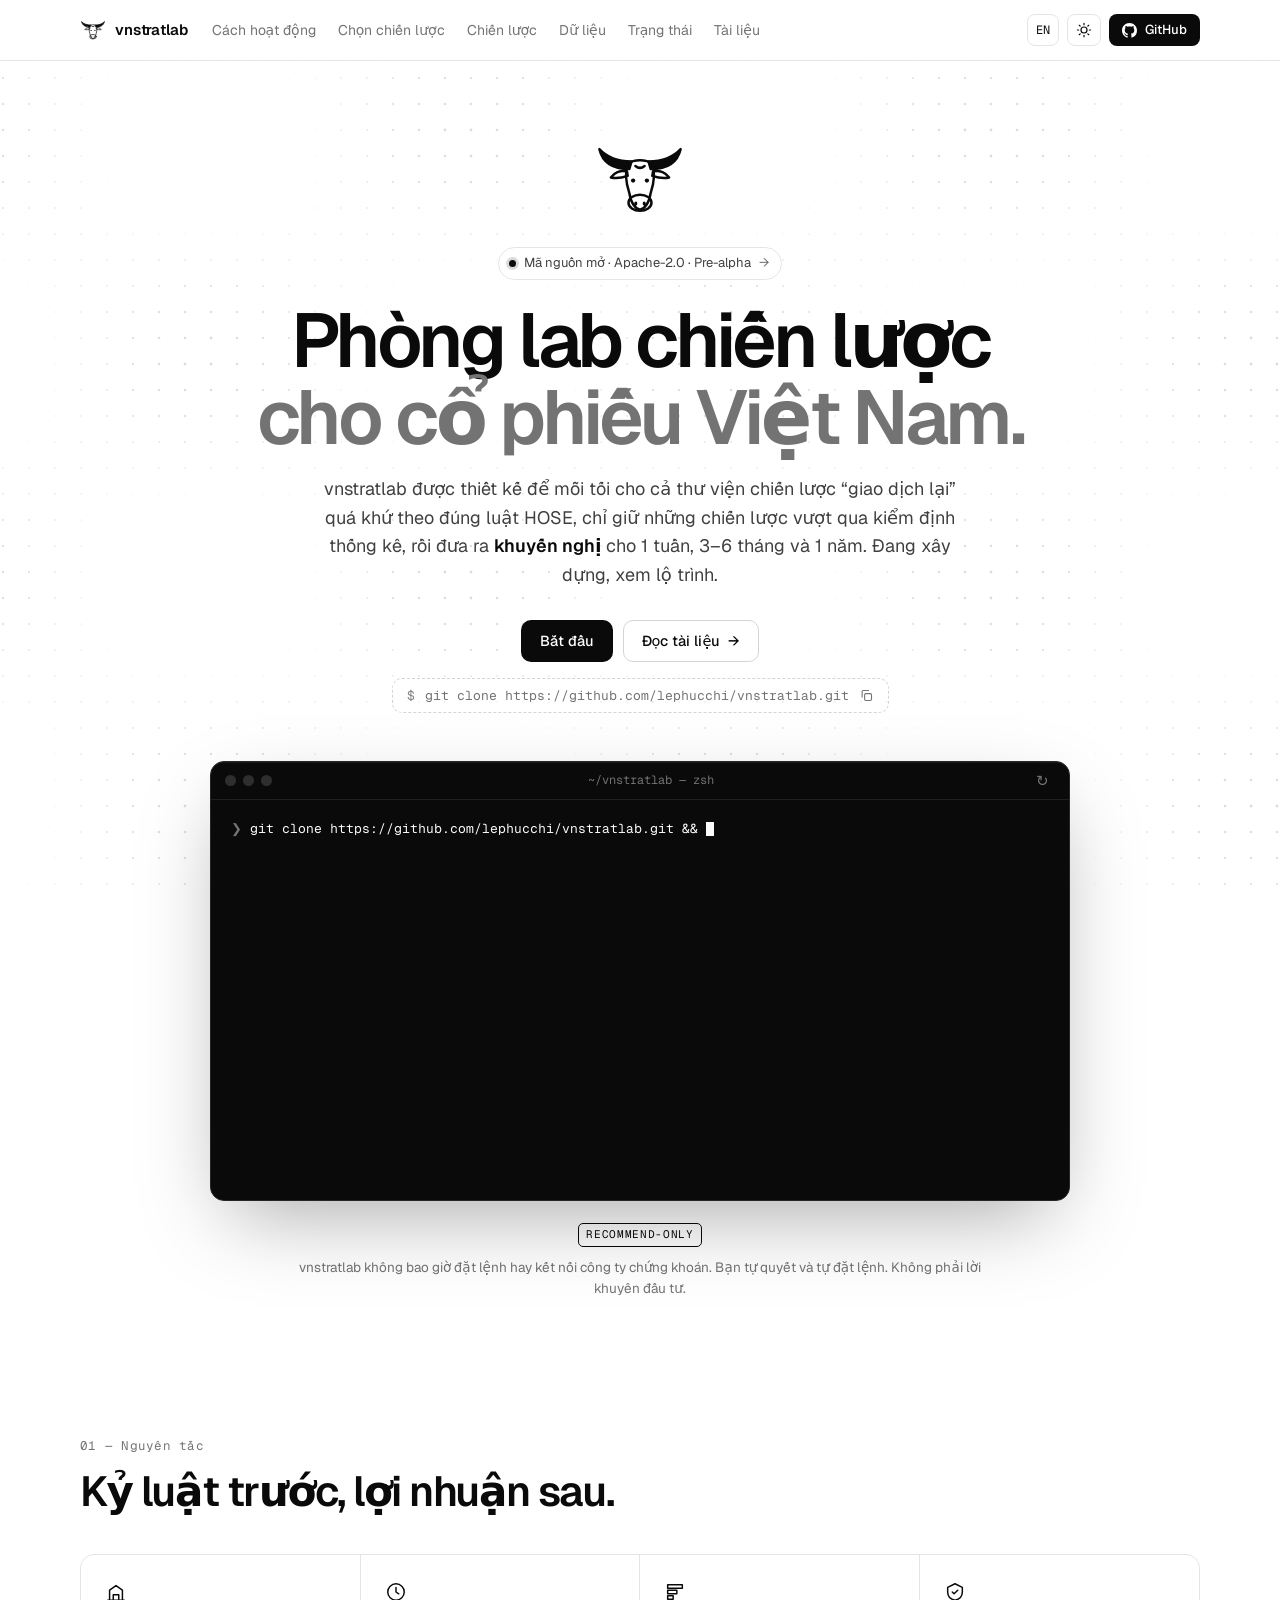
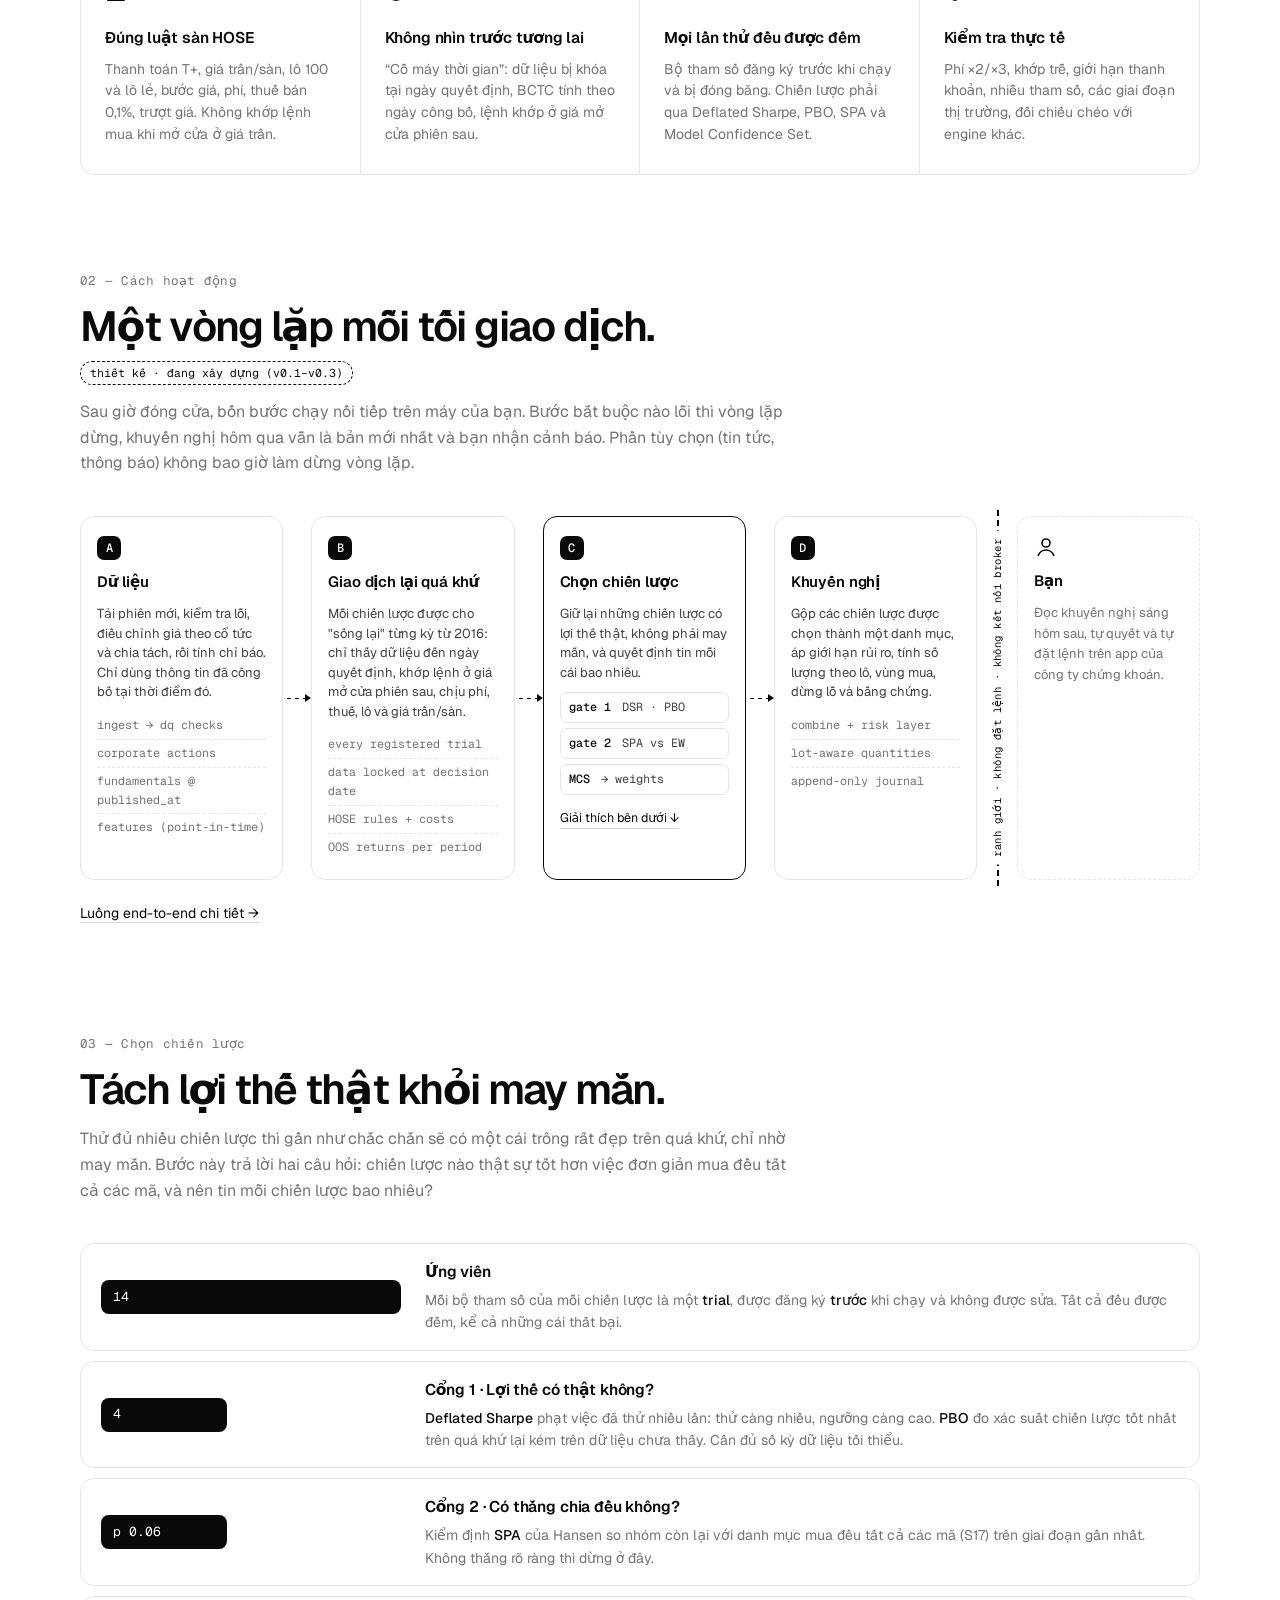
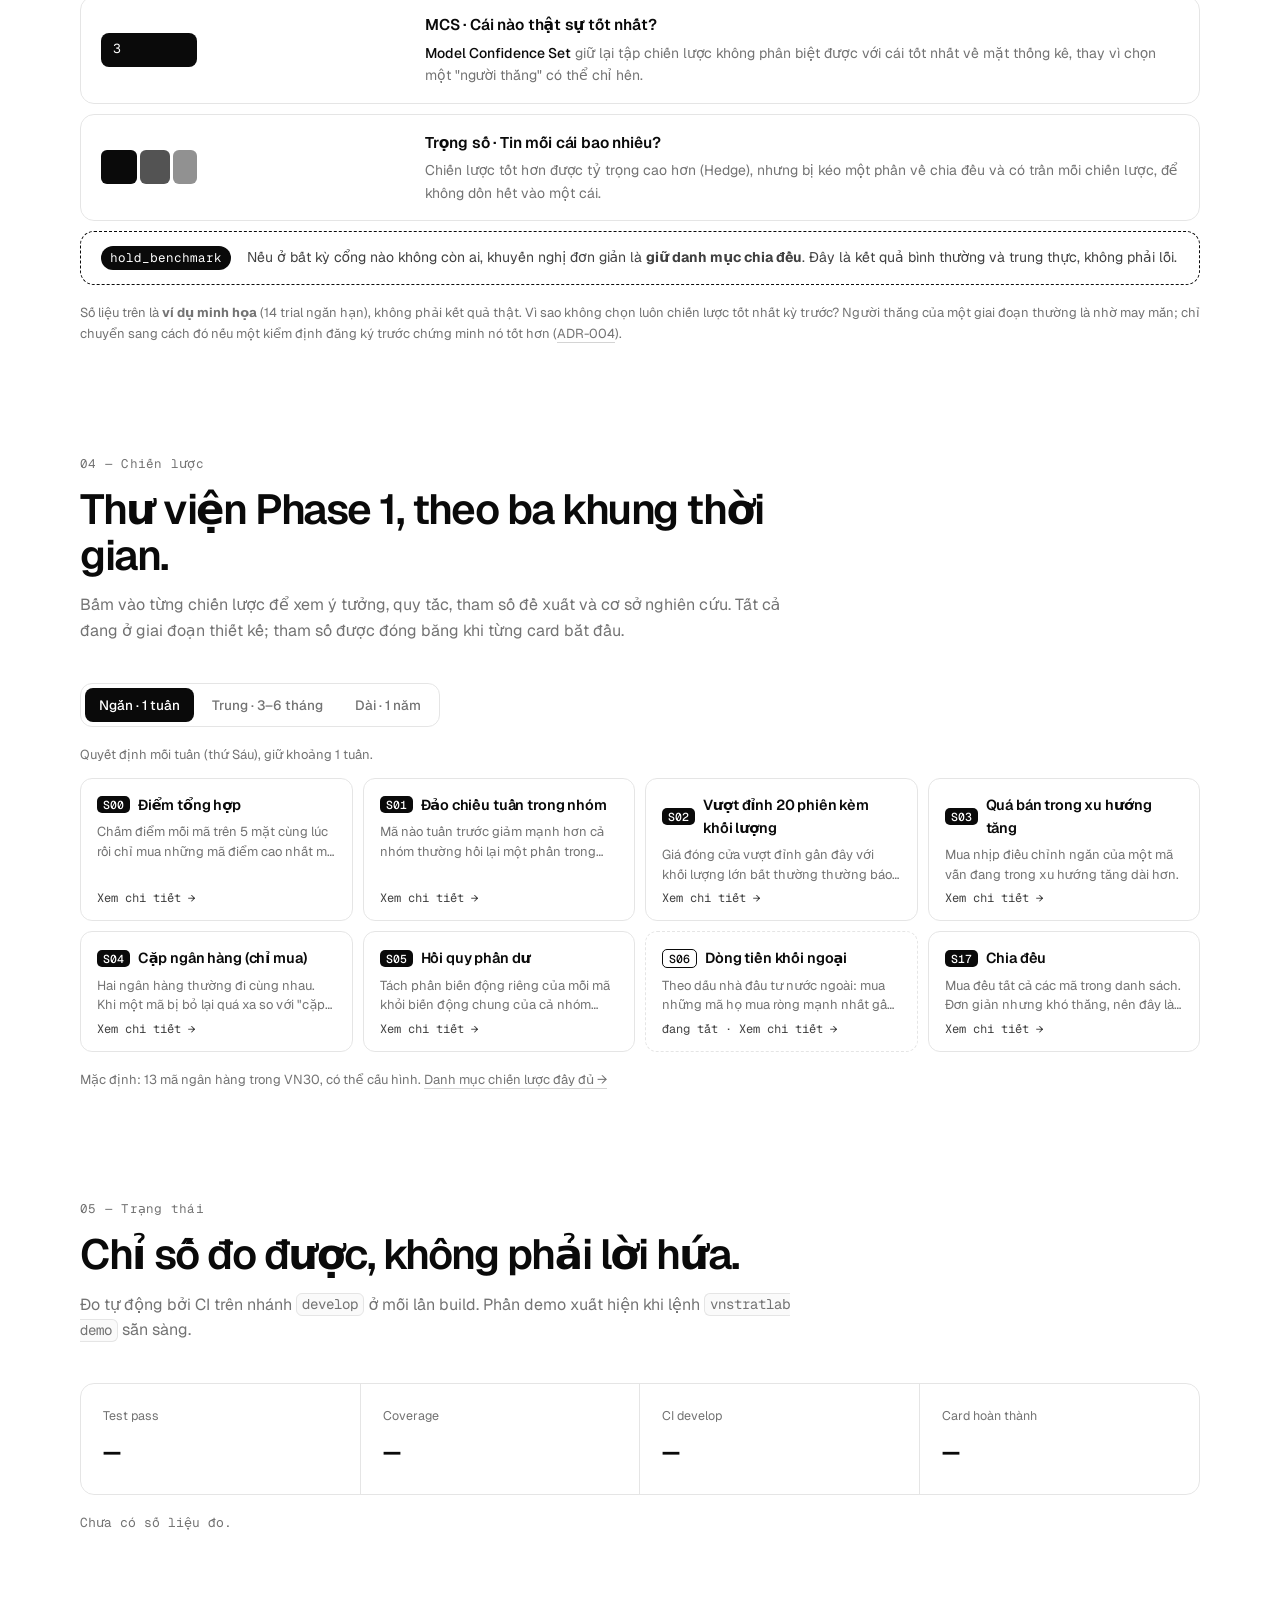
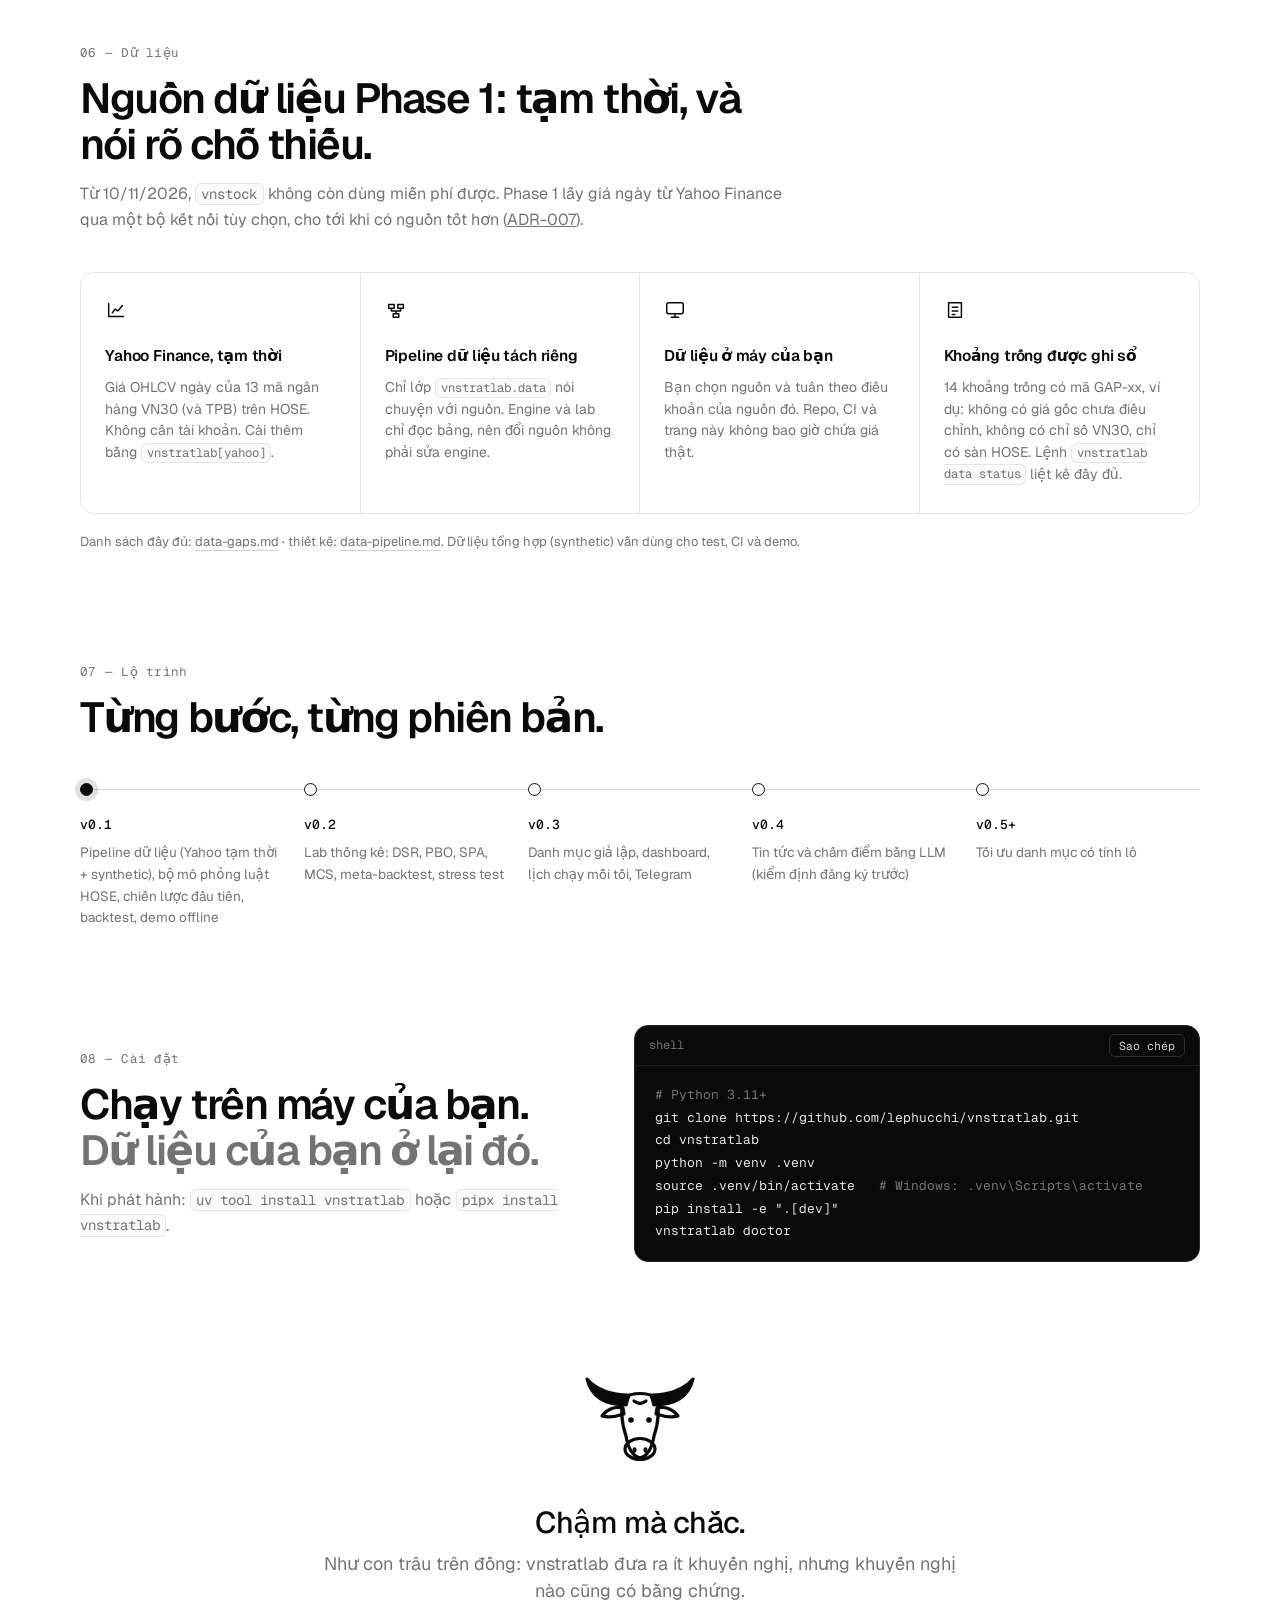
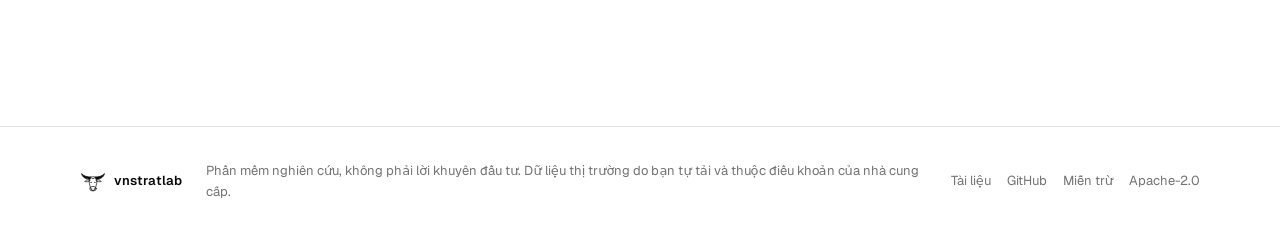
==== commit 72644f24: "feat(site): Phase 1 data section (interim Yahoo source, separate pipeline, gap register) Co-Authored" ====
--- a/index.html
+++ b/index.html
@@ -48,6 +48,7 @@
       <a href="#how"><span data-lang="vi">Cách hoạt động</span><span data-lang="en">How it works</span></a>
       <a href="#selection"><span data-lang="vi">Chọn chiến lược</span><span data-lang="en">Selection</span></a>
       <a href="#strategies"><span data-lang="vi">Chiến lược</span><span data-lang="en">Strategies</span></a>
+      <a href="#data"><span data-lang="vi">Dữ liệu</span><span data-lang="en">Data</span></a>
       <a href="#status"><span data-lang="vi">Trạng thái</span><span data-lang="en">Status</span></a>
       <a href="docs/"><span data-lang="vi">Tài liệu</span><span data-lang="en">Docs</span></a>
     </nav>
@@ -69,6 +70,7 @@
       <a href="#how"><span data-lang="vi">Cách hoạt động</span><span data-lang="en">How it works</span></a>
       <a href="#selection"><span data-lang="vi">Chọn chiến lược</span><span data-lang="en">Selection</span></a>
       <a href="#strategies"><span data-lang="vi">Chiến lược</span><span data-lang="en">Strategies</span></a>
+      <a href="#data"><span data-lang="vi">Dữ liệu</span><span data-lang="en">Data</span></a>
       <a href="#status"><span data-lang="vi">Trạng thái</span><span data-lang="en">Status</span></a>
       <a href="docs/"><span data-lang="vi">Tài liệu</span><span data-lang="en">Docs</span></a>
     </nav>
@@ -316,15 +318,54 @@
     <p class="note mono" id="status-meta"></p>
   </section>
 
+  <!-- DATA -->
+  <section class="wrap section" id="data">
+    <div class="sec-head">
+      <p class="kicker mono">06 — <span data-lang="vi">Dữ liệu</span><span data-lang="en">Data</span></p>
+      <h2 data-lang="vi">Nguồn dữ liệu Phase 1: tạm thời, và nói rõ chỗ thiếu.</h2>
+      <h2 data-lang="en">Phase 1 data: interim, with the gaps written down.</h2>
+      <p class="sub" data-lang="vi">Từ 10/11/2026, <code>vnstock</code> không còn dùng miễn phí được. Phase 1 lấy giá ngày từ Yahoo Finance qua một bộ kết nối tùy chọn, cho tới khi có nguồn tốt hơn (<a href="https://github.com/lephucchi/vnstratlab/blob/develop/docs/adr/ADR-007-yahoo-interim-source.md">ADR-007</a>).</p>
+      <p class="sub" data-lang="en">Since 2026-11-10 <code>vnstock</code> is no longer free to use. Phase 1 reads daily prices from Yahoo Finance through an optional adapter until a better source exists (<a href="https://github.com/lephucchi/vnstratlab/blob/develop/docs/adr/ADR-007-yahoo-interim-source.md">ADR-007</a>).</p>
+    </div>
+    <div class="features">
+      <article class="feature">
+        <svg viewBox="0 0 24 24" class="f-ico" aria-hidden="true"><path d="M4 19V5M4 19h16M8 15l3-4 3 2 5-6"/></svg>
+        <h3 data-lang="vi">Yahoo Finance, tạm thời</h3><h3 data-lang="en">Yahoo Finance, interim</h3>
+        <p data-lang="vi">Giá OHLCV ngày của 13 mã ngân hàng VN30 (và TPB) trên HOSE. Không cần tài khoản. Cài thêm bằng <code>vnstratlab[yahoo]</code>.</p>
+        <p data-lang="en">Daily OHLCV for the 13 VN30 banks (and TPB) on HOSE. No account needed. Install with <code>vnstratlab[yahoo]</code>.</p>
+      </article>
+      <article class="feature">
+        <svg viewBox="0 0 24 24" class="f-ico" aria-hidden="true"><path d="M4 6h6v4H4zM14 6h6v4h-6zM9 16h6v4H9zM7 10v3h10v-3M12 13v3"/></svg>
+        <h3 data-lang="vi">Pipeline dữ liệu tách riêng</h3><h3 data-lang="en">A separate data pipeline</h3>
+        <p data-lang="vi">Chỉ lớp <code>vnstratlab.data</code> nói chuyện với nguồn. Engine và lab chỉ đọc bảng, nên đổi nguồn không phải sửa engine.</p>
+        <p data-lang="en">Only <code>vnstratlab.data</code> talks to a source. Engine and lab read tables only, so a new source never touches the engine.</p>
+      </article>
+      <article class="feature">
+        <svg viewBox="0 0 24 24" class="f-ico" aria-hidden="true"><rect x="3" y="4" width="18" height="12" rx="2"/><path d="M8 20h8M12 16v4"/></svg>
+        <h3 data-lang="vi">Dữ liệu ở máy của bạn</h3><h3 data-lang="en">Data stays on your machine</h3>
+        <p data-lang="vi">Bạn chọn nguồn và tuân theo điều khoản của nguồn đó. Repo, CI và trang này không bao giờ chứa giá thật.</p>
+        <p data-lang="en">You choose the source and follow its terms. The repository, CI and this site never contain real prices.</p>
+      </article>
+      <article class="feature">
+        <svg viewBox="0 0 24 24" class="f-ico" aria-hidden="true"><path d="M5 4h14v16H5zM9 9h6M9 13h6M9 17h3"/></svg>
+        <h3 data-lang="vi">Khoảng trống được ghi sổ</h3><h3 data-lang="en">Gaps on the record</h3>
+        <p data-lang="vi">14 khoảng trống có mã GAP-xx, ví dụ: không có giá gốc chưa điều chỉnh, không có chỉ số VN30, chỉ có sàn HOSE. Lệnh <code>vnstratlab data status</code> liệt kê đầy đủ.</p>
+        <p data-lang="en">14 numbered gaps (GAP-xx), e.g. no unadjusted prices, no VN30 index, HOSE only. <code>vnstratlab data status</code> lists them all.</p>
+      </article>
+    </div>
+    <p class="note" data-lang="vi">Danh sách đầy đủ: <a href="https://github.com/lephucchi/vnstratlab/blob/develop/docs/data-gaps.md">data-gaps.md</a> · thiết kế: <a href="https://github.com/lephucchi/vnstratlab/blob/develop/docs/data-pipeline.md">data-pipeline.md</a>. Dữ liệu tổng hợp (synthetic) vẫn dùng cho test, CI và demo.</p>
+    <p class="note" data-lang="en">Full list: <a href="https://github.com/lephucchi/vnstratlab/blob/develop/docs/data-gaps.md">data-gaps.md</a> · design: <a href="https://github.com/lephucchi/vnstratlab/blob/develop/docs/data-pipeline.md">data-pipeline.md</a>. Synthetic data is still used for tests, CI and the demo.</p>
+  </section>
+
   <!-- ROADMAP -->
   <section class="wrap section" id="roadmap">
     <div class="sec-head">
-      <p class="kicker mono">06 — <span data-lang="vi">Lộ trình</span><span data-lang="en">Roadmap</span></p>
+      <p class="kicker mono">07 — <span data-lang="vi">Lộ trình</span><span data-lang="en">Roadmap</span></p>
       <h2 data-lang="vi">Từng bước, từng phiên bản.</h2>
       <h2 data-lang="en">One version at a time.</h2>
     </div>
     <ol class="timeline">
-      <li class="now"><span class="mono v">v0.1</span><p data-lang="vi">Dữ liệu, bộ mô phỏng luật HOSE, chiến lược đầu tiên, backtest, demo offline</p><p data-lang="en">Data, HOSE simulator, first strategies, backtest, offline demo</p></li>
+      <li class="now"><span class="mono v">v0.1</span><p data-lang="vi">Pipeline dữ liệu (Yahoo tạm thời + synthetic), bộ mô phỏng luật HOSE, chiến lược đầu tiên, backtest, demo offline</p><p data-lang="en">Data pipeline (interim Yahoo + synthetic), HOSE simulator, first strategies, backtest, offline demo</p></li>
       <li><span class="mono v">v0.2</span><p data-lang="vi">Lab thống kê: DSR, PBO, SPA, MCS, meta-backtest, stress test</p><p data-lang="en">Statistical lab: DSR, PBO, SPA, MCS, meta-backtest, stress tests</p></li>
       <li><span class="mono v">v0.3</span><p data-lang="vi">Danh mục giả lập, dashboard, lịch chạy mỗi tối, Telegram</p><p data-lang="en">Paper books, dashboard, nightly scheduler, Telegram</p></li>
       <li><span class="mono v">v0.4</span><p data-lang="vi">Tin tức và chấm điểm bằng LLM (kiểm định đăng ký trước)</p><p data-lang="en">News and LLM scoring (pre-registered evaluation)</p></li>
@@ -336,7 +377,7 @@
   <section class="wrap section" id="install">
     <div class="install">
       <div>
-        <p class="kicker mono">07 — <span data-lang="vi">Cài đặt</span><span data-lang="en">Install</span></p>
+        <p class="kicker mono">08 — <span data-lang="vi">Cài đặt</span><span data-lang="en">Install</span></p>
         <h2 data-lang="vi">Chạy trên máy của bạn.<br><span class="dim">Dữ liệu của bạn ở lại đó.</span></h2>
         <h2 data-lang="en">Runs on your machine.<br><span class="dim">Your data stays there.</span></h2>
         <p class="sub" data-lang="vi">Khi phát hành: <code>uv tool install vnstratlab</code> hoặc <code>pipx install vnstratlab</code>.</p>
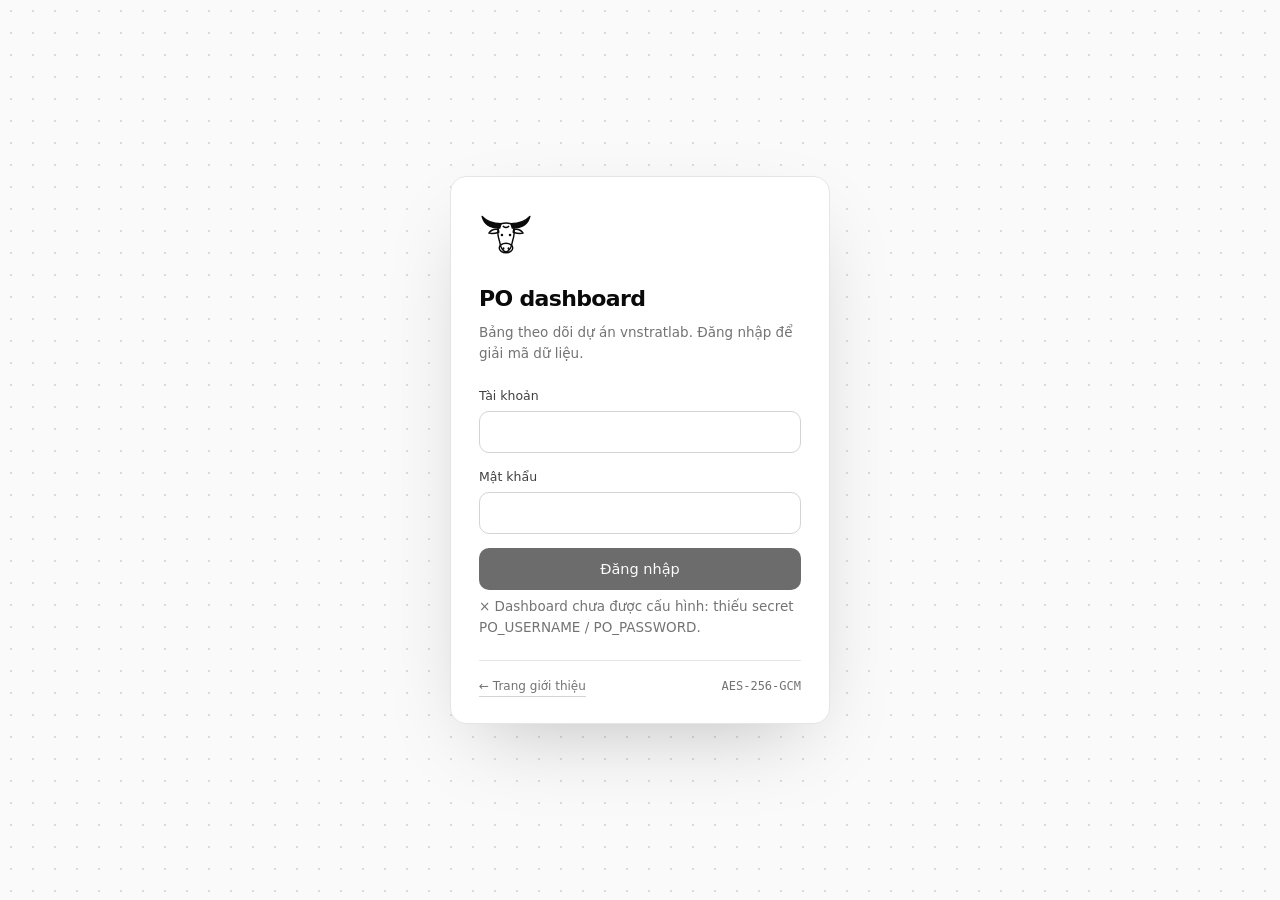
==== commit 64bc0832: "feat(po): data gap register section and card due dates - "Khoảng trống dữ liệu": counts by status an" ====
--- a/index.html
+++ b/index.html
@@ -3,30 +3,23 @@
 <head>
 <meta charset="utf-8">
 <meta name="viewport" content="width=device-width, initial-scale=1, viewport-fit=cover">
-<title>vnstratlab</title>
-<meta name="description" content="Phòng lab chiến lược mã nguồn mở cho cổ phiếu Việt Nam: backtest đúng luật HOSE, chọn chiến lược bằng kiểm định thống kê, chỉ đưa ra khuyến nghị.">
+<title>vnstratlab · PO</title>
+<meta name="robots" content="noindex, nofollow">
+<meta http-equiv="Content-Security-Policy" content="default-src 'none'; script-src 'self'; connect-src 'self'; img-src 'self' data:; style-src 'self' https://fonts.googleapis.com; font-src https://fonts.gstatic.com; form-action 'none'; base-uri 'none'">
 <meta name="color-scheme" content="light dark">
-<meta property="og:title" content="vnstratlab — strategy lab for Vietnamese stocks">
-<meta property="og:description" content="Open-source, recommend-only. HOSE rules built in, statistical selection, no best-backtest picking.">
-<link rel="icon" href="buffalo.svg" type="image/svg+xml">
+<link rel="icon" href="../buffalo.svg" type="image/svg+xml">
 <link rel="preconnect" href="https://fonts.googleapis.com">
 <link rel="preconnect" href="https://fonts.gstatic.com" crossorigin>
-<link rel="stylesheet" href="https://fonts.googleapis.com/css2?family=Geist:wght@400;500;600;700&family=Geist+Mono:wght@400;500&display=swap">
+<link rel="stylesheet" href="https://fonts.googleapis.com/css2?family=Geist:wght@400;500;600&family=Geist+Mono:wght@400;500&display=swap">
 <link rel="stylesheet" href="styles.css">
-<script>
-  // theme before paint: explicit choice wins, otherwise follow the system
-  try { const t = localStorage.getItem("vnstratlab-theme"); if (t) document.documentElement.dataset.theme = t; } catch (_) {}
-</script>
+<script src="theme.js"></script>
 </head>
 <body>
-<canvas id="bg" aria-hidden="true"></canvas>
-
-<!-- mascot symbol, reused in nav, hero and footer -->
 <svg class="sprite" width="0" height="0" aria-hidden="true">
   <symbol id="buffalo" viewBox="0 0 120 120">
     <g fill="none" stroke="currentColor" stroke-width="3.2" stroke-linecap="round" stroke-linejoin="round">
-      <path class="horn" d="M46 47C30 47 12 42 7 21C18 33 33 37 49 37Z" fill="currentColor"/>
-      <path class="horn" d="M74 47C90 47 108 42 113 21C102 33 87 37 71 37Z" fill="currentColor"/>
+      <path d="M46 47C30 47 12 42 7 21C18 33 33 37 49 37Z" fill="currentColor"/>
+      <path d="M74 47C90 47 108 42 113 21C102 33 87 37 71 37Z" fill="currentColor"/>
       <path d="M43 50C34 48 26 52 22 58C30 60 38 58 44 56Z"/>
       <path d="M77 50C86 48 94 52 98 58C90 60 82 58 76 56Z"/>
       <path d="M44 40C52 34 68 34 76 40C80 52 78 66 74 78C72 90 68 98 60 100C52 98 48 90 46 78C42 66 40 52 44 40Z"/>
@@ -34,390 +27,145 @@
       <ellipse cx="60" cy="91" rx="15" ry="10.5"/>
       <ellipse cx="54.5" cy="92" rx="2" ry="2.8" fill="currentColor" stroke="none"/>
       <ellipse cx="65.5" cy="92" rx="2" ry="2.8" fill="currentColor" stroke="none"/>
-      <g class="eyes"><circle cx="51" cy="62" r="2.8" fill="currentColor" stroke="none"/><circle cx="69" cy="62" r="2.8" fill="currentColor" stroke="none"/></g>
+      <circle cx="51" cy="62" r="2.8" fill="currentColor" stroke="none"/>
+      <circle cx="69" cy="62" r="2.8" fill="currentColor" stroke="none"/>
     </g>
   </symbol>
 </svg>
 
-<header class="nav">
-  <div class="wrap nav-inner">
-    <a class="brand" href="./" aria-label="vnstratlab">
-      <svg class="brand-mark" aria-hidden="true"><use href="#buffalo"/></svg><span>vnstratlab</span>
-    </a>
-    <nav class="links" aria-label="Main">
-      <a href="#how"><span data-lang="vi">Cách hoạt động</span><span data-lang="en">How it works</span></a>
-      <a href="#selection"><span data-lang="vi">Chọn chiến lược</span><span data-lang="en">Selection</span></a>
-      <a href="#strategies"><span data-lang="vi">Chiến lược</span><span data-lang="en">Strategies</span></a>
-      <a href="#data"><span data-lang="vi">Dữ liệu</span><span data-lang="en">Data</span></a>
-      <a href="#status"><span data-lang="vi">Trạng thái</span><span data-lang="en">Status</span></a>
-      <a href="docs/"><span data-lang="vi">Tài liệu</span><span data-lang="en">Docs</span></a>
+<!-- ============ LOGIN ============ -->
+<section class="gate" id="gate">
+  <form class="gate-card" id="login" autocomplete="on" novalidate>
+    <svg class="mark" aria-hidden="true"><use href="#buffalo"/></svg>
+    <h1>PO dashboard</h1>
+    <p>Bảng theo dõi dự án vnstratlab. Đăng nhập để giải mã dữ liệu.</p>
+    <label class="field"><span>Tài khoản</span><input id="user" name="username" autocomplete="username" required autocapitalize="off" spellcheck="false"></label>
+    <label class="field"><span>Mật khẩu</span><input id="pass" name="password" type="password" autocomplete="current-password" required></label>
+    <button class="btn" id="login-btn" type="submit">Đăng nhập</button>
+    <p class="gate-msg" id="gate-msg" role="status" aria-live="polite"></p>
+    <div class="gate-foot"><a href="../">← Trang giới thiệu</a><span class="mono">AES-256-GCM</span></div>
+  </form>
+</section>
+
+<!-- ============ DASHBOARD ============ -->
+<div id="app" hidden>
+<header class="top">
+  <div class="wrap top-inner">
+    <a class="brand" href="../"><svg class="mark" aria-hidden="true"><use href="#buffalo"/></svg>vnstratlab <span class="sep">/</span> <span class="po">PO</span></a>
+    <nav aria-label="Liên kết">
+      <a class="hide-sm" href="../">Giới thiệu</a>
+      <a class="hide-sm" href="../docs/">Tài liệu</a>
+      <a class="hide-sm" id="repo-link" href="https://github.com/lephucchi/vnstratlab">GitHub</a>
+      <button class="icon-btn" id="theme" type="button" aria-label="Đổi giao diện sáng/tối">
+        <svg viewBox="0 0 24 24" width="15" height="15" fill="none" stroke="currentColor" stroke-width="1.8" stroke-linecap="round"><circle cx="12" cy="12" r="4.5"/><path d="M12 2v2M12 20v2M4.9 4.9l1.4 1.4M17.7 17.7l1.4 1.4M2 12h2M20 12h2M4.9 19.1l1.4-1.4M17.7 6.3l1.4-1.4"/></svg>
+      </button>
+      <button class="icon-btn" id="logout" type="button">Đăng xuất</button>
     </nav>
-    <div class="nav-actions">
-      <button id="menu" class="icon-btn menu-btn" type="button" aria-label="Menu" aria-expanded="false" aria-controls="mobile-nav">
-        <svg viewBox="0 0 24 24" width="16" height="16" fill="none" stroke="currentColor" stroke-width="1.8" stroke-linecap="round" aria-hidden="true"><path d="M4 7h16M4 12h16M4 17h16"/></svg>
-      </button>
-      <button id="lang" class="icon-btn mono" type="button" aria-label="English">EN</button>
-      <button id="theme" class="icon-btn" type="button" aria-label="Dark mode" aria-pressed="false">
-        <svg viewBox="0 0 24 24" width="16" height="16" fill="none" stroke="currentColor" stroke-width="1.8" stroke-linecap="round"><circle cx="12" cy="12" r="4.5"/><path d="M12 2v2M12 20v2M4.9 4.9l1.4 1.4M17.7 17.7l1.4 1.4M2 12h2M20 12h2M4.9 19.1l1.4-1.4M17.7 6.3l1.4-1.4"/></svg>
-      </button>
-      <a class="btn btn-solid btn-sm" href="https://github.com/lephucchi/vnstratlab">
-        <svg viewBox="0 0 16 16" width="15" height="15" fill="currentColor" aria-hidden="true"><path d="M8 0C3.58 0 0 3.58 0 8c0 3.54 2.29 6.53 5.47 7.59.4.07.55-.17.55-.38 0-.19-.01-.82-.01-1.49-2.01.37-2.53-.49-2.69-.94-.09-.23-.48-.94-.82-1.13-.28-.15-.68-.52-.01-.53.63-.01 1.08.58 1.23.82.72 1.21 1.87.87 2.33.66.07-.52.28-.87.51-1.07-1.78-.2-3.64-.89-3.64-3.95 0-.87.31-1.59.82-2.15-.08-.2-.36-1.02.08-2.12 0 0 .67-.21 2.2.82.64-.18 1.32-.27 2-.27.68 0 1.36.09 2 .27 1.53-1.04 2.2-.82 2.2-.82.44 1.1.16 1.92.08 2.12.51.56.82 1.27.82 2.15 0 3.07-1.87 3.75-3.65 3.95.29.25.54.73.54 1.48 0 1.07-.01 1.93-.01 2.2 0 .21.15.46.55.38A8.013 8.013 0 0016 8c0-4.42-3.58-8-8-8z"/></svg>
-        GitHub
-      </a>
-    </div>
   </div>
-  <nav class="mobile-nav wrap" id="mobile-nav" aria-label="Main (mobile)" hidden>
-      <a href="#how"><span data-lang="vi">Cách hoạt động</span><span data-lang="en">How it works</span></a>
-      <a href="#selection"><span data-lang="vi">Chọn chiến lược</span><span data-lang="en">Selection</span></a>
-      <a href="#strategies"><span data-lang="vi">Chiến lược</span><span data-lang="en">Strategies</span></a>
-      <a href="#data"><span data-lang="vi">Dữ liệu</span><span data-lang="en">Data</span></a>
-      <a href="#status"><span data-lang="vi">Trạng thái</span><span data-lang="en">Status</span></a>
-      <a href="docs/"><span data-lang="vi">Tài liệu</span><span data-lang="en">Docs</span></a>
-    </nav>
 </header>
 
-<main>
-  <!-- HERO -->
-  <section class="hero wrap">
-    <svg class="hero-mascot" aria-hidden="true"><use href="#buffalo"/></svg>
-    <a class="pill" href="https://github.com/lephucchi/vnstratlab/blob/develop/docs/roadmap.md">
-      <span class="dot"></span>
-      <span data-lang="vi">Mã nguồn mở · Apache-2.0 · Pre-alpha</span>
-      <span data-lang="en">Open source · Apache-2.0 · Pre-alpha</span>
-      <span class="arrow">→</span>
-    </a>
-    <h1>
-      <span data-lang="vi">Phòng lab chiến lược<br><span class="dim">cho cổ phiếu Việt Nam.</span></span>
-      <span data-lang="en">The strategy lab<br><span class="dim">for Vietnamese stocks.</span></span>
-    </h1>
-    <p class="lead" data-lang="vi">vnstratlab được thiết kế để mỗi tối cho cả thư viện chiến lược “giao dịch lại” quá khứ theo đúng luật HOSE, chỉ giữ những chiến lược vượt qua kiểm định thống kê, rồi đưa ra <strong>khuyến nghị</strong> cho 1 tuần, 3–6 tháng và 1 năm. Đang xây dựng, xem lộ trình.</p>
-    <p class="lead" data-lang="en">vnstratlab is designed to replay a library of strategies through the past every evening under real HOSE rules, keep only those that survive statistical tests, and turn them into <strong>recommendations</strong> for 1 week, 3–6 months and 1 year. Under construction, see the roadmap.</p>
-    <div class="cta">
-      <a class="btn btn-solid" href="#install"><span data-lang="vi">Bắt đầu</span><span data-lang="en">Get started</span></a>
-      <a class="btn btn-ghost" href="docs/"><span data-lang="vi">Đọc tài liệu</span><span data-lang="en">Read the docs</span> →</a>
+<main class="wrap">
+  <div class="head">
+    <div>
+      <h1>Tổng quan dự án</h1>
+      <p class="muted small mono" id="meta">Đang tải…</p>
     </div>
-    <button class="copy-cmd mono" type="button" data-copy="git clone https://github.com/lephucchi/vnstratlab.git">
-      <span class="prompt">$</span> git clone https://github.com/lephucchi/vnstratlab.git
-      <svg aria-hidden="true" class="copy-ico" viewBox="0 0 24 24" width="15" height="15" fill="none" stroke="currentColor" stroke-width="1.8"><rect x="9" y="9" width="11" height="11" rx="2"/><path d="M5 15V6a2 2 0 012-2h9"/></svg>
-    </button>
+    <span class="live">pages.yml · build_status.py</span>
+  </div>
 
-    <!-- terminal: real commands and real output, typed when visible -->
-    <div class="term" id="term" role="region" aria-label="Terminal demo (excerpt)">
-      <div class="term-bar">
-        <span class="lights"><i></i><i></i><i></i></span>
-        <span class="term-title mono">~/vnstratlab — zsh</span>
-        <button class="term-replay mono" type="button" id="term-replay" aria-label="Replay">↻</button>
-      </div>
-      <pre class="term-body mono" id="term-body" aria-live="off"></pre>
-    </div>
-    <p class="notice">
-      <span class="notice-tag mono">RECOMMEND-ONLY</span>
-      <span data-lang="vi">vnstratlab không bao giờ đặt lệnh hay kết nối công ty chứng khoán. Bạn tự quyết và tự đặt lệnh. Không phải lời khuyên đầu tư.</span>
-      <span data-lang="en">vnstratlab never places orders or connects to a broker. You decide and place orders yourself. Not investment advice.</span>
-    </p>
+  <section aria-labelledby="kpi-h">
+    <h2 id="kpi-h" class="sr-only">Chỉ số chính</h2>
+    <div class="kpis" id="kpis"></div>
   </section>
 
-  <!-- PRINCIPLES -->
-  <section class="wrap section" id="principles">
-    <div class="sec-head">
-      <p class="kicker mono">01 — <span data-lang="vi">Nguyên tắc</span><span data-lang="en">Principles</span></p>
-      <h2 data-lang="vi">Kỷ luật trước, lợi nhuận sau.</h2>
-      <h2 data-lang="en">Discipline first, returns second.</h2>
-    </div>
-    <div class="features">
-      <article class="feature">
-        <svg viewBox="0 0 24 24" class="f-ico" aria-hidden="true"><path d="M3 21h18M5 21V10l7-5 7 5v11M9 21v-6h6v6"/></svg>
-        <h3 data-lang="vi">Đúng luật sàn HOSE</h3><h3 data-lang="en">HOSE rules built in</h3>
-        <p data-lang="vi">Thanh toán T+, giá trần/sàn, lô 100 và lô lẻ, bước giá, phí, thuế bán 0,1%, trượt giá. Không khớp lệnh mua khi mở cửa ở giá trần.</p>
-        <p data-lang="en">T+ settlement, price limits, round and odd lots, tick sizes, fees, 0.1% sales tax, slippage. No buy fill on a ceiling open.</p>
-      </article>
-      <article class="feature">
-        <svg viewBox="0 0 24 24" class="f-ico" aria-hidden="true"><circle cx="12" cy="12" r="9"/><path d="M12 7v5l3 2"/></svg>
-        <h3 data-lang="vi">Không nhìn trước tương lai</h3><h3 data-lang="en">No lookahead</h3>
-        <p data-lang="vi">“Cỗ máy thời gian”: dữ liệu bị khóa tại ngày quyết định, BCTC tính theo ngày công bố, lệnh khớp ở giá mở cửa phiên sau.</p>
-        <p data-lang="en">A “time machine”: data is locked at the decision date, fundamentals count from their publish date, orders fill at the next open.</p>
-      </article>
-      <article class="feature">
-        <svg viewBox="0 0 24 24" class="f-ico" aria-hidden="true"><path d="M4 4h16v4H4zM4 10h10v4H4zM4 16h6v4H4z"/></svg>
-        <h3 data-lang="vi">Mọi lần thử đều được đếm</h3><h3 data-lang="en">Every trial counted</h3>
-        <p data-lang="vi">Bộ tham số đăng ký trước khi chạy và bị đóng băng. Chiến lược phải qua Deflated Sharpe, PBO, SPA và Model Confidence Set.</p>
-        <p data-lang="en">Parameter sets are registered before they run and frozen. Strategies must pass Deflated Sharpe, PBO, SPA and a Model Confidence Set.</p>
-      </article>
-      <article class="feature">
-        <svg viewBox="0 0 24 24" class="f-ico" aria-hidden="true"><path d="M12 3l8 4v5c0 5-3.5 8-8 9-4.5-1-8-4-8-9V7z"/><path d="M9 12l2 2 4-4"/></svg>
-        <h3 data-lang="vi">Kiểm tra thực tế</h3><h3 data-lang="en">Realism checks</h3>
-        <p data-lang="vi">Phí ×2/×3, khớp trễ, giới hạn thanh khoản, nhiễu tham số, các giai đoạn thị trường, đối chiếu chéo với engine khác.</p>
-        <p data-lang="en">Costs ×2/×3, delayed fills, liquidity caps, parameter noise, market regimes, cross-checks against other engines.</p>
-      </article>
-    </div>
+  <section aria-labelledby="wait-h" class="card">
+    <h2 id="wait-h">Chờ bạn quyết</h2>
+    <ul class="list" id="waiting"></ul>
   </section>
 
-  <!-- PIPELINE -->
-  <section class="wrap section" id="how">
-    <div class="sec-head">
-      <p class="kicker mono">02 — <span data-lang="vi">Cách hoạt động</span><span data-lang="en">How it works</span></p>
-      <h2 data-lang="vi">Một vòng lặp mỗi tối giao dịch.</h2>
-      <h2 data-lang="en">One loop, every trading evening.</h2>
-      <p class="tag-plan mono" data-lang="vi">thiết kế · đang xây dựng (v0.1–v0.3)</p>
-      <p class="tag-plan mono" data-lang="en">design · under construction (v0.1–v0.3)</p>
-      <p class="sub" data-lang="vi">Sau giờ đóng cửa, bốn bước chạy nối tiếp trên máy của bạn. Bước bắt buộc nào lỗi thì vòng lặp dừng, khuyến nghị hôm qua vẫn là bản mới nhất và bạn nhận cảnh báo. Phần tùy chọn (tin tức, thông báo) không bao giờ làm dừng vòng lặp.</p>
-      <p class="sub" data-lang="en">After the close, four steps run in sequence on your machine. If a required step fails the loop stops, yesterday's recommendation stays the latest and you get an alert. Optional parts (news, notifications) never stop it.</p>
+  <section aria-labelledby="road-h" class="card">
+    <div class="section-head">
+      <h2 id="road-h">Lộ trình theo milestone</h2>
+      <span class="muted small">Tiến độ = card đã xong / tổng card</span>
     </div>
-
-    <div class="pipe">
-      <div class="node">
-        <span class="node-id mono">A</span>
-        <h3 data-lang="vi">Dữ liệu</h3><h3 data-lang="en">Data</h3>
-        <p class="what" data-lang="vi">Tải phiên mới, kiểm tra lỗi, điều chỉnh giá theo cổ tức và chia tách, rồi tính chỉ báo. Chỉ dùng thông tin đã công bố tại thời điểm đó.</p>
-        <p class="what" data-lang="en">Fetch the new session, check it for errors, adjust prices for dividends and splits, then compute features. Only information already published at that time is used.</p>
-        <ul class="steps mono"><li>ingest → dq checks</li><li>corporate actions</li><li>fundamentals @ published_at</li><li>features (point-in-time)</li></ul>
-      </div>
-      <div class="link" aria-hidden="true"><i></i></div>
-      <div class="node">
-        <span class="node-id mono">B</span>
-        <h3 data-lang="vi">Giao dịch lại quá khứ</h3><h3 data-lang="en">Replay the past</h3>
-        <p class="what" data-lang="vi">Mỗi chiến lược được cho "sống lại" từng kỳ từ 2016: chỉ thấy dữ liệu đến ngày quyết định, khớp lệnh ở giá mở cửa phiên sau, chịu phí, thuế, lô và giá trần/sàn.</p>
-        <p class="what" data-lang="en">Each strategy re-lives every period since 2016: it sees data only up to the decision date, fills at the next open, and pays fees, tax, lots and price limits.</p>
-        <ul class="steps mono"><li>every registered trial</li><li>data locked at decision date</li><li>HOSE rules + costs</li><li>OOS returns per period</li></ul>
-      </div>
-      <div class="link" aria-hidden="true"><i></i></div>
-      <div class="node node-key">
-        <span class="node-id mono">C</span>
-        <h3 data-lang="vi">Chọn chiến lược</h3><h3 data-lang="en">Selection</h3>
-        <p class="what" data-lang="vi">Giữ lại những chiến lược có lợi thế thật, không phải may mắn, và quyết định tin mỗi cái bao nhiêu.</p>
-        <p class="what" data-lang="en">Keep only strategies with a real edge, not luck, and decide how much to trust each one.</p>
-        <ol class="gates mono"><li><b>gate 1</b> DSR · PBO</li><li><b>gate 2</b> SPA vs EW</li><li><b>MCS</b> → weights</li></ol>
-        <a class="node-more" href="#selection"><span data-lang="vi">Giải thích bên dưới ↓</span><span data-lang="en">Explained below ↓</span></a>
-      </div>
-      <div class="link" aria-hidden="true"><i></i></div>
-      <div class="node">
-        <span class="node-id mono">D</span>
-        <h3 data-lang="vi">Khuyến nghị</h3><h3 data-lang="en">Recommendation</h3>
-        <p class="what" data-lang="vi">Gộp các chiến lược được chọn thành một danh mục, áp giới hạn rủi ro, tính số lượng theo lô, vùng mua, dừng lỗ và bằng chứng.</p>
-        <p class="what" data-lang="en">Blend the selected strategies into one portfolio, apply risk limits, and size lots, entry zone, stop and evidence.</p>
-        <ul class="steps mono"><li>combine + risk layer</li><li>lot-aware quantities</li><li>append-only journal</li></ul>
-      </div>
-      <div class="wall">
-        <span class="mono" data-lang="vi">ranh giới · không đặt lệnh · không kết nối broker</span>
-        <span class="mono" data-lang="en">boundary · no orders · no broker connection</span>
-      </div>
-      <div class="node node-you">
-        <svg class="you-ico" viewBox="0 0 24 24" aria-hidden="true"><circle cx="12" cy="8" r="4"/><path d="M4 21c1.5-4 4.5-6 8-6s6.5 2 8 6"/></svg>
-        <h3 data-lang="vi">Bạn</h3><h3 data-lang="en">You</h3>
-        <p data-lang="vi">Đọc khuyến nghị sáng hôm sau, tự quyết và tự đặt lệnh trên app của công ty chứng khoán.</p>
-        <p data-lang="en">Read it the next morning, decide, and place orders yourself in your broker's app.</p>
-      </div>
-    </div>
-    <p class="more"><a href="docs/end-to-end-flow/"><span data-lang="vi">Luồng end-to-end chi tiết</span><span data-lang="en">Full end-to-end flow</span> →</a></p>
+    <div id="roadmap"></div>
   </section>
 
-  <!-- SELECTION -->
-  <section class="wrap section" id="selection">
-    <div class="sec-head">
-      <p class="kicker mono">03 — <span data-lang="vi">Chọn chiến lược</span><span data-lang="en">Selection</span></p>
-      <h2 data-lang="vi">Tách lợi thế thật khỏi may mắn.</h2>
-      <h2 data-lang="en">Separating real edge from luck.</h2>
-      <p class="sub" data-lang="vi">Thử đủ nhiều chiến lược thì gần như chắc chắn sẽ có một cái trông rất đẹp trên quá khứ, chỉ nhờ may mắn. Bước này trả lời hai câu hỏi: chiến lược nào thật sự tốt hơn việc đơn giản mua đều tất cả các mã, và nên tin mỗi chiến lược bao nhiêu?</p>
-      <p class="sub" data-lang="en">Try enough strategies and one will almost surely look great on the past, by luck alone. This step answers two questions: which strategies truly beat simply buying every stock equally, and how much should each be trusted?</p>
+  <section aria-labelledby="gap-h" class="card">
+    <div class="section-head">
+      <h2 id="gap-h">Khoảng trống dữ liệu</h2>
+      <span class="muted small" id="gap-src"></span>
     </div>
-
-    <ol class="funnel">
-      <li style="--w:100%">
-        <div class="f-bar"><span class="mono">14</span></div>
-        <div class="f-text">
-          <h3 data-lang="vi">Ứng viên</h3><h3 data-lang="en">Candidates</h3>
-          <p data-lang="vi">Mỗi bộ tham số của mỗi chiến lược là một <b>trial</b>, được đăng ký <b>trước</b> khi chạy và không được sửa. Tất cả đều được đếm, kể cả những cái thất bại.</p>
-          <p data-lang="en">Every parameter set of every strategy is a <b>trial</b>, registered <b>before</b> it runs and never edited. All of them are counted, failures included.</p>
-        </div>
-      </li>
-      <li style="--w:42%">
-        <div class="f-bar"><span class="mono">4</span></div>
-        <div class="f-text">
-          <h3><span data-lang="vi">Cổng 1 · Lợi thế có thật không?</span><span data-lang="en">Gate 1 · Is the edge real?</span></h3>
-          <p data-lang="vi"><b>Deflated Sharpe</b> phạt việc đã thử nhiều lần: thử càng nhiều, ngưỡng càng cao. <b>PBO</b> đo xác suất chiến lược tốt nhất trên quá khứ lại kém trên dữ liệu chưa thấy. Cần đủ số kỳ dữ liệu tối thiểu.</p>
-          <p data-lang="en"><b>Deflated Sharpe</b> penalises having tried many times: the more trials, the higher the bar. <b>PBO</b> measures the chance that the in-sample winner does badly on unseen data. A minimum number of periods is required.</p>
-        </div>
-      </li>
-      <li style="--w:42%">
-        <div class="f-bar"><span class="mono">p 0.06</span></div>
-        <div class="f-text">
-          <h3><span data-lang="vi">Cổng 2 · Có thắng chia đều không?</span><span data-lang="en">Gate 2 · Does it beat equal weight?</span></h3>
-          <p data-lang="vi">Kiểm định <b>SPA</b> của Hansen so nhóm còn lại với danh mục mua đều tất cả các mã (S17) trên giai đoạn gần nhất. Không thắng rõ ràng thì dừng ở đây.</p>
-          <p data-lang="en">Hansen's <b>SPA</b> test compares the survivors with buying every stock equally (S17) over the recent window. No clear win, stop here.</p>
-        </div>
-      </li>
-      <li style="--w:32%">
-        <div class="f-bar"><span class="mono">3</span></div>
-        <div class="f-text">
-          <h3><span data-lang="vi">MCS · Cái nào thật sự tốt nhất?</span><span data-lang="en">MCS · Which are truly best?</span></h3>
-          <p data-lang="vi"><b>Model Confidence Set</b> giữ lại tập chiến lược không phân biệt được với cái tốt nhất về mặt thống kê, thay vì chọn một "người thắng" có thể chỉ hên.</p>
-          <p data-lang="en">The <b>Model Confidence Set</b> keeps every strategy statistically indistinguishable from the best, instead of crowning one winner that may just be lucky.</p>
-        </div>
-      </li>
-      <li style="--w:32%">
-        <div class="f-bar f-split"><span style="--p:40%"></span><span style="--p:33%"></span><span style="--p:27%"></span></div>
-        <div class="f-text">
-          <h3><span data-lang="vi">Trọng số · Tin mỗi cái bao nhiêu?</span><span data-lang="en">Weights · How much to trust each?</span></h3>
-          <p data-lang="vi">Chiến lược tốt hơn được tỷ trọng cao hơn (Hedge), nhưng bị kéo một phần về chia đều và có trần mỗi chiến lược, để không dồn hết vào một cái.</p>
-          <p data-lang="en">Better strategies get more weight (Hedge), but weights are pulled partly back toward equal and capped per strategy, so nothing gets everything.</p>
-        </div>
-      </li>
-    </ol>
-    <div class="fallback-box">
-      <span class="mono">hold_benchmark</span>
-      <p data-lang="vi">Nếu ở bất kỳ cổng nào không còn ai, khuyến nghị đơn giản là <b>giữ danh mục chia đều</b>. Đây là kết quả bình thường và trung thực, không phải lỗi.</p>
-      <p data-lang="en">If nothing survives any gate, the recommendation is simply to <b>hold the equal-weight portfolio</b>. That is a normal, honest outcome, not an error.</p>
-    </div>
-    <p class="note" data-lang="vi">Số liệu trên là <b>ví dụ minh họa</b> (14 trial ngắn hạn), không phải kết quả thật. Vì sao không chọn luôn chiến lược tốt nhất kỳ trước? Người thắng của một giai đoạn thường là nhờ may mắn; chỉ chuyển sang cách đó nếu một kiểm định đăng ký trước chứng minh nó tốt hơn (<a href="https://github.com/lephucchi/vnstratlab/blob/develop/docs/adr/ADR-004-selection-method.md">ADR-004</a>).</p>
-    <p class="note" data-lang="en">The numbers above are an <b>illustrative example</b> (14 short-horizon trials), not real results. Why not just pick last period's best? A single period's winner is often luck; switching to that rule requires a pre-registered test to prove it better (<a href="https://github.com/lephucchi/vnstratlab/blob/develop/docs/adr/ADR-004-selection-method.md">ADR-004</a>).</p>
+    <div id="gap-counts" class="gap-counts"></div>
+    <div class="table-wrap"><table class="table gap-table" id="gaps">
+      <caption class="sr-only">Sổ khoảng trống dữ liệu: mã, nội dung, mức độ, trạng thái và phạm vi ảnh hưởng. Mở “Chi tiết” để xem cách xử lý tạm thời.</caption>
+      <thead><tr><th scope="col">Mã</th><th scope="col">Khoảng trống</th><th scope="col">Mức độ</th><th scope="col">Trạng thái</th><th scope="col">Ảnh hưởng</th></tr></thead>
+      <tbody></tbody>
+    </table></div>
   </section>
 
-  <!-- STRATEGIES -->
-  <section class="wrap section" id="strategies">
-    <div class="sec-head">
-      <p class="kicker mono">04 — <span data-lang="vi">Chiến lược</span><span data-lang="en">Strategies</span></p>
-      <h2 data-lang="vi">Thư viện Phase 1, theo ba khung thời gian.</h2>
-      <h2 data-lang="en">The Phase 1 library, across three horizons.</h2>
-      <p class="sub" data-lang="vi">Bấm vào từng chiến lược để xem ý tưởng, quy tắc, tham số đề xuất và cơ sở nghiên cứu. Tất cả đang ở giai đoạn thiết kế; tham số được đóng băng khi từng card bắt đầu.</p>
-      <p class="sub" data-lang="en">Click a strategy to see its idea, rules, proposed parameters and research basis. All are at design stage; parameters are frozen when each card starts.</p>
+  <section aria-labelledby="board-h" class="card">
+    <div class="section-head">
+      <h2 id="board-h">Bảng công việc</h2>
+      <label class="small muted">Giai đoạn
+        <select id="phase-filter">
+          <option value="all">Tất cả</option>
+          <option value="Phase 1">Phase 1</option>
+          <option value="Phase 2">Phase 2</option>
+          <option value="Phase 3">Phase 3</option>
+        </select>
+      </label>
     </div>
-    <div class="tabs" role="tablist" aria-label="Horizon">
-      <button role="tab" aria-selected="true" data-tab="short" id="tab-short" aria-controls="panel-short" tabindex="0"><span data-lang="vi">Ngắn · 1 tuần</span><span data-lang="en">Short · 1 week</span></button>
-      <button role="tab" aria-selected="false" data-tab="medium" id="tab-medium" aria-controls="panel-medium" tabindex="-1"><span data-lang="vi">Trung · 3–6 tháng</span><span data-lang="en">Medium · 3–6 months</span></button>
-      <button role="tab" aria-selected="false" data-tab="long" id="tab-long" aria-controls="panel-long" tabindex="-1"><span data-lang="vi">Dài · 1 năm</span><span data-lang="en">Long · 1 year</span></button>
-    </div>
-    <div class="tab-panels">
-      <div data-panel="short" id="panel-short" role="tabpanel" aria-labelledby="tab-short"></div>
-      <div data-panel="medium" id="panel-medium" role="tabpanel" aria-labelledby="tab-medium" hidden></div>
-      <div data-panel="long" id="panel-long" role="tabpanel" aria-labelledby="tab-long" hidden></div>
-    </div>
-    <p class="note" data-lang="vi">Mặc định: 13 mã ngân hàng trong VN30, có thể cấu hình. <a href="docs/strategies/">Danh mục chiến lược đầy đủ →</a></p>
-    <p class="note" data-lang="en">Default universe: the 13 VN30 banks, configurable. <a href="docs/strategies/">Full strategy catalogue →</a></p>
-
-    <dialog class="strat-dlg" id="strat-dlg" aria-labelledby="dlg-title">
-      <div class="dlg-head">
-        <span class="mono dlg-id" id="dlg-id"></span>
-        <h3 id="dlg-title"></h3>
-        <button class="icon-btn dlg-close" type="button" id="dlg-close" aria-label="Close">✕</button>
-      </div>
-      <div class="dlg-body" id="dlg-body"></div>
-    </dialog>
+    <div class="board" id="board"></div>
   </section>
 
-  <!-- STATUS -->
-  <section class="wrap section" id="status">
-    <div class="sec-head">
-      <p class="kicker mono">05 — <span data-lang="vi">Trạng thái</span><span data-lang="en">Status</span></p>
-      <h2 data-lang="vi">Chỉ số đo được, không phải lời hứa.</h2>
-      <h2 data-lang="en">Measured, not promised.</h2>
-      <p class="sub" data-lang="vi">Đo tự động bởi CI trên nhánh <code>develop</code> ở mỗi lần build. Phần demo xuất hiện khi lệnh <code>vnstratlab demo</code> sẵn sàng.</p>
-      <p class="sub" data-lang="en">Measured by CI on <code>develop</code> at every build. A demo appears once <code>vnstratlab demo</code> is ready.</p>
-    </div>
-    <div class="kpis" id="kpis"></div>
-    <div id="bench"></div>
-    <p class="note mono" id="status-meta"></p>
+  <div class="two-col">
+    <section aria-labelledby="adr-h" class="card">
+      <h2 id="adr-h">Quyết định (ADR)</h2>
+      <div class="table-wrap"><table class="table" id="adrs"><thead><tr><th>ADR</th><th>Trạng thái</th></tr></thead><tbody></tbody></table></div>
+    </section>
+    <section aria-labelledby="q-h" class="card">
+      <h2 id="q-h">Chất lượng</h2>
+      <div id="quality"></div>
+    </section>
+  </div>
+
+  <div class="two-col">
+    <section aria-labelledby="pr-h" class="card">
+      <h2 id="pr-h">Pull request đang mở</h2>
+      <ul class="list" id="pulls"></ul>
+    </section>
+    <section aria-labelledby="run-h" class="card">
+      <h2 id="run-h">CI gần đây</h2>
+      <ul class="list" id="runs"></ul>
+    </section>
+  </div>
+
+  <section aria-labelledby="log-h" class="card">
+    <h2 id="log-h">Nhật ký tiến độ</h2>
+    <div class="table-wrap"><table class="table" id="progress"><thead><tr><th>Ngày</th><th>Card</th><th>Nội dung</th><th>Test</th><th>Review</th></tr></thead><tbody></tbody></table></div>
   </section>
 
-  <!-- DATA -->
-  <section class="wrap section" id="data">
-    <div class="sec-head">
-      <p class="kicker mono">06 — <span data-lang="vi">Dữ liệu</span><span data-lang="en">Data</span></p>
-      <h2 data-lang="vi">Nguồn dữ liệu Phase 1: tạm thời, và nói rõ chỗ thiếu.</h2>
-      <h2 data-lang="en">Phase 1 data: interim, with the gaps written down.</h2>
-      <p class="sub" data-lang="vi">Từ 10/11/2026, <code>vnstock</code> không còn dùng miễn phí được. Phase 1 lấy giá ngày từ Yahoo Finance qua một bộ kết nối tùy chọn, cho tới khi có nguồn tốt hơn (<a href="https://github.com/lephucchi/vnstratlab/blob/develop/docs/adr/ADR-007-yahoo-interim-source.md">ADR-007</a>).</p>
-      <p class="sub" data-lang="en">Since 2026-11-10 <code>vnstock</code> is no longer free to use. Phase 1 reads daily prices from Yahoo Finance through an optional adapter until a better source exists (<a href="https://github.com/lephucchi/vnstratlab/blob/develop/docs/adr/ADR-007-yahoo-interim-source.md">ADR-007</a>).</p>
+  <section aria-labelledby="sys-h" class="card">
+    <h2 id="sys-h">Hệ thống</h2>
+    <div class="sys-grid">
+      <a class="sys" href="../docs/end-to-end-flow/"><strong>Luồng end-to-end</strong><span>Dữ liệu → lab → chọn chiến lược → đề xuất</span></a>
+      <a class="sys" href="../docs/engine/"><strong>Engine</strong><span>Vòng phiên, luật HOSE, sổ tiền, chế độ lý tưởng/thực thi</span></a>
+      <a class="sys" href="../docs/strategies/"><strong>Chiến lược</strong><span>S00–S18: quy tắc, tham số, trạng thái</span></a>
+      <a class="sys" href="../docs/architecture/"><strong>Kiến trúc</strong><span>Lớp, gói, lưu trữ, nơi chạy</span></a>
+      <a class="sys" href="../docs/workflow/"><strong>Quy trình</strong><span>Vai trò agent, cổng G0–G4</span></a>
+      <a class="sys" href="../docs/git-branching/"><strong>Nhánh git</strong><span>develop, feat, release, hotfix, orphan</span></a>
+      <a class="sys" href="../docs/qa-gates/"><strong>Cổng QA</strong><span>CI, review, sẵn sàng phát hành</span></a>
+      <a class="sys" href="../docs/plan/plan/"><strong>Kế hoạch</strong><span>Plan v1.1 đầy đủ</span></a>
     </div>
-    <div class="features">
-      <article class="feature">
-        <svg viewBox="0 0 24 24" class="f-ico" aria-hidden="true"><path d="M4 19V5M4 19h16M8 15l3-4 3 2 5-6"/></svg>
-        <h3 data-lang="vi">Yahoo Finance, tạm thời</h3><h3 data-lang="en">Yahoo Finance, interim</h3>
-        <p data-lang="vi">Giá OHLCV ngày của 13 mã ngân hàng VN30 (và TPB) trên HOSE. Không cần tài khoản. Cài thêm bằng <code>vnstratlab[yahoo]</code>.</p>
-        <p data-lang="en">Daily OHLCV for the 13 VN30 banks (and TPB) on HOSE. No account needed. Install with <code>vnstratlab[yahoo]</code>.</p>
-      </article>
-      <article class="feature">
-        <svg viewBox="0 0 24 24" class="f-ico" aria-hidden="true"><path d="M4 6h6v4H4zM14 6h6v4h-6zM9 16h6v4H9zM7 10v3h10v-3M12 13v3"/></svg>
-        <h3 data-lang="vi">Pipeline dữ liệu tách riêng</h3><h3 data-lang="en">A separate data pipeline</h3>
-        <p data-lang="vi">Chỉ lớp <code>vnstratlab.data</code> nói chuyện với nguồn. Engine và lab chỉ đọc bảng, nên đổi nguồn không phải sửa engine.</p>
-        <p data-lang="en">Only <code>vnstratlab.data</code> talks to a source. Engine and lab read tables only, so a new source never touches the engine.</p>
-      </article>
-      <article class="feature">
-        <svg viewBox="0 0 24 24" class="f-ico" aria-hidden="true"><rect x="3" y="4" width="18" height="12" rx="2"/><path d="M8 20h8M12 16v4"/></svg>
-        <h3 data-lang="vi">Dữ liệu ở máy của bạn</h3><h3 data-lang="en">Data stays on your machine</h3>
-        <p data-lang="vi">Bạn chọn nguồn và tuân theo điều khoản của nguồn đó. Repo, CI và trang này không bao giờ chứa giá thật.</p>
-        <p data-lang="en">You choose the source and follow its terms. The repository, CI and this site never contain real prices.</p>
-      </article>
-      <article class="feature">
-        <svg viewBox="0 0 24 24" class="f-ico" aria-hidden="true"><path d="M5 4h14v16H5zM9 9h6M9 13h6M9 17h3"/></svg>
-        <h3 data-lang="vi">Khoảng trống được ghi sổ</h3><h3 data-lang="en">Gaps on the record</h3>
-        <p data-lang="vi">14 khoảng trống có mã GAP-xx, ví dụ: không có giá gốc chưa điều chỉnh, không có chỉ số VN30, chỉ có sàn HOSE. Lệnh <code>vnstratlab data status</code> liệt kê đầy đủ.</p>
-        <p data-lang="en">14 numbered gaps (GAP-xx), e.g. no unadjusted prices, no VN30 index, HOSE only. <code>vnstratlab data status</code> lists them all.</p>
-      </article>
-    </div>
-    <p class="note" data-lang="vi">Danh sách đầy đủ: <a href="https://github.com/lephucchi/vnstratlab/blob/develop/docs/data-gaps.md">data-gaps.md</a> · thiết kế: <a href="https://github.com/lephucchi/vnstratlab/blob/develop/docs/data-pipeline.md">data-pipeline.md</a>. Dữ liệu tổng hợp (synthetic) vẫn dùng cho test, CI và demo.</p>
-    <p class="note" data-lang="en">Full list: <a href="https://github.com/lephucchi/vnstratlab/blob/develop/docs/data-gaps.md">data-gaps.md</a> · design: <a href="https://github.com/lephucchi/vnstratlab/blob/develop/docs/data-pipeline.md">data-pipeline.md</a>. Synthetic data is still used for tests, CI and the demo.</p>
-  </section>
-
-  <!-- ROADMAP -->
-  <section class="wrap section" id="roadmap">
-    <div class="sec-head">
-      <p class="kicker mono">07 — <span data-lang="vi">Lộ trình</span><span data-lang="en">Roadmap</span></p>
-      <h2 data-lang="vi">Từng bước, từng phiên bản.</h2>
-      <h2 data-lang="en">One version at a time.</h2>
-    </div>
-    <ol class="timeline">
-      <li class="now"><span class="mono v">v0.1</span><p data-lang="vi">Pipeline dữ liệu (Yahoo tạm thời + synthetic), bộ mô phỏng luật HOSE, chiến lược đầu tiên, backtest, demo offline</p><p data-lang="en">Data pipeline (interim Yahoo + synthetic), HOSE simulator, first strategies, backtest, offline demo</p></li>
-      <li><span class="mono v">v0.2</span><p data-lang="vi">Lab thống kê: DSR, PBO, SPA, MCS, meta-backtest, stress test</p><p data-lang="en">Statistical lab: DSR, PBO, SPA, MCS, meta-backtest, stress tests</p></li>
-      <li><span class="mono v">v0.3</span><p data-lang="vi">Danh mục giả lập, dashboard, lịch chạy mỗi tối, Telegram</p><p data-lang="en">Paper books, dashboard, nightly scheduler, Telegram</p></li>
-      <li><span class="mono v">v0.4</span><p data-lang="vi">Tin tức và chấm điểm bằng LLM (kiểm định đăng ký trước)</p><p data-lang="en">News and LLM scoring (pre-registered evaluation)</p></li>
-      <li><span class="mono v">v0.5+</span><p data-lang="vi">Tối ưu danh mục có tính lô</p><p data-lang="en">Lot-aware portfolio optimisation</p></li>
-    </ol>
-  </section>
-
-  <!-- INSTALL -->
-  <section class="wrap section" id="install">
-    <div class="install">
-      <div>
-        <p class="kicker mono">08 — <span data-lang="vi">Cài đặt</span><span data-lang="en">Install</span></p>
-        <h2 data-lang="vi">Chạy trên máy của bạn.<br><span class="dim">Dữ liệu của bạn ở lại đó.</span></h2>
-        <h2 data-lang="en">Runs on your machine.<br><span class="dim">Your data stays there.</span></h2>
-        <p class="sub" data-lang="vi">Khi phát hành: <code>uv tool install vnstratlab</code> hoặc <code>pipx install vnstratlab</code>.</p>
-        <p class="sub" data-lang="en">Once released: <code>uv tool install vnstratlab</code> or <code>pipx install vnstratlab</code>.</p>
-      </div>
-      <div class="code">
-        <div class="code-bar mono"><span>shell</span><button type="button" class="copy mono" data-copy-from="install-code"><span data-lang="vi">Sao chép</span><span data-lang="en">Copy</span></button></div>
-<pre class="mono" id="install-code"><span class="c-dim"># Python 3.11+</span>
-git clone https://github.com/lephucchi/vnstratlab.git
-cd vnstratlab
-python -m venv .venv
-source .venv/bin/activate   <span class="c-dim"># Windows: .venv\Scripts\activate</span>
-pip install -e ".[dev]"
-vnstratlab doctor</pre>
-      </div>
-    </div>
-  </section>
-
-  <!-- MASCOT -->
-  <section class="wrap section mascot-sec">
-    <svg class="mascot-big" aria-hidden="true"><use href="#buffalo"/></svg>
-    <p class="quote" data-lang="vi">Chậm mà chắc.<br><span class="dim">Như con trâu trên đồng: vnstratlab đưa ra ít khuyến nghị, nhưng khuyến nghị nào cũng có bằng chứng.</span></p>
-    <p class="quote" data-lang="en">Slow and steady.<br><span class="dim">Like a buffalo in the field: few recommendations, each one backed by evidence.</span></p>
   </section>
 </main>
 
-<footer class="foot">
-  <div class="wrap foot-inner">
-    <div class="foot-brand"><svg class="brand-mark" aria-hidden="true"><use href="#buffalo"/></svg><span>vnstratlab</span></div>
-    <p data-lang="vi">Phần mềm nghiên cứu, không phải lời khuyên đầu tư. Dữ liệu thị trường do bạn tự tải và thuộc điều khoản của nhà cung cấp.</p>
-    <p data-lang="en">Research software, not investment advice. Market data is downloaded by you and subject to its provider's terms.</p>
-    <nav class="foot-links">
-      <a href="docs/"><span data-lang="vi">Tài liệu</span><span data-lang="en">Docs</span></a>
-      <a href="https://github.com/lephucchi/vnstratlab">GitHub</a>
-      <a href="https://github.com/lephucchi/vnstratlab/blob/main/DISCLAIMER.md"><span data-lang="vi">Miễn trừ</span><span data-lang="en">Disclaimer</span></a>
-      <a href="https://github.com/lephucchi/vnstratlab/blob/main/LICENSE">Apache-2.0</a>
-    </nav>
-  </div>
+<footer class="wrap muted small foot">
+  <svg class="mark" aria-hidden="true"><use href="#buffalo"/></svg>
+  <span>Dữ liệu sinh tự động bởi <code>tools/build_status.py</code>, mã hóa bởi <code>tools/encrypt_po.py</code>. vnstratlab chỉ đưa ra khuyến nghị, không bao giờ đặt lệnh.</span>
 </footer>
-<script src="strategies.js"></script>
+</div>
 <script src="app.js"></script>
 </body>
 </html>
--- a/styles.css
+++ b/styles.css
@@ -1,345 +1,173 @@
-/* vnstratlab intro site — monochrome system. Light by default, dark via system or toggle. */
+/* vnstratlab PO dashboard — same monochrome system as the intro site. */
 :root {
-  --bg: #ffffff;
-  --bg-2: #fafafa;
-  --fg: #0a0a0a;
-  --fg-2: #404040;
-  --muted: #737373;
-  --faint: #8a8a8a;
-  --line: #e5e5e5;
-  --line-2: #d4d4d4;
-  --card: #ffffffcc;
-  --term-bg: #0a0a0a;
-  --term-fg: #e5e5e5;
-  --term-dim: #737373;
-  --dot: 10, 10, 10;
-  --radius: 14px;
+  --bg: #fafafa; --surface: #ffffff; --fg: #0a0a0a; --fg-2: #404040; --muted: #737373; --faint: #a3a3a3;
+  --line: #e5e5e5; --line-2: #d4d4d4; --soft: #f4f4f4; --dot: 10, 10, 10; --radius: 12px;
   --sans: "Geist", ui-sans-serif, system-ui, -apple-system, "Segoe UI", Roboto, sans-serif;
   --mono: "Geist Mono", ui-monospace, "SFMono-Regular", Menlo, Consolas, monospace;
   color-scheme: light;
 }
 @media (prefers-color-scheme: dark) {
   :root:not([data-theme="light"]) {
-    --bg: #0a0a0a; --bg-2: #111111; --fg: #fafafa; --fg-2: #d4d4d4; --muted: #8f8f8f; --faint: #525252;
-    --line: #1f1f1f; --line-2: #2e2e2e; --card: #0f0f0fcc; --term-bg: #050505; --term-fg: #e5e5e5;
-    --term-dim: #6b6b6b; --dot: 250, 250, 250; color-scheme: dark;
+    --bg: #0a0a0a; --surface: #111111; --fg: #fafafa; --fg-2: #d4d4d4; --muted: #8f8f8f; --faint: #525252;
+    --line: #1f1f1f; --line-2: #2e2e2e; --soft: #171717; --dot: 250, 250, 250; color-scheme: dark;
   }
 }
 :root[data-theme="dark"] {
-  --bg: #0a0a0a; --bg-2: #111111; --fg: #fafafa; --fg-2: #d4d4d4; --muted: #8f8f8f; --faint: #525252;
-  --line: #1f1f1f; --line-2: #2e2e2e; --card: #0f0f0fcc; --term-bg: #050505; --term-fg: #e5e5e5;
-  --term-dim: #6b6b6b; --dot: 250, 250, 250; color-scheme: dark;
+  --bg: #0a0a0a; --surface: #111111; --fg: #fafafa; --fg-2: #d4d4d4; --muted: #8f8f8f; --faint: #525252;
+  --line: #1f1f1f; --line-2: #2e2e2e; --soft: #171717; --dot: 250, 250, 250; color-scheme: dark;
 }
 
 * { box-sizing: border-box; }
 [hidden] { display: none !important; }
-html { scroll-behavior: smooth; scroll-padding-top: 80px; }
-body {
-  margin: 0; background: var(--bg); color: var(--fg); font: 400 15px/1.6 var(--sans);
-  -webkit-font-smoothing: antialiased; text-rendering: optimizeLegibility; overflow-x: hidden;
+body { margin: 0; background: var(--bg); color: var(--fg); font: 400 14.5px/1.55 var(--sans); -webkit-font-smoothing: antialiased; }
+a { color: inherit; text-decoration: none; border-bottom: 1px solid var(--line-2); }
+a:hover { border-color: var(--fg); }
+code, .mono { font-family: var(--mono); }
+code { font-size: .88em; padding: .05em .35em; border: 1px solid var(--line); border-radius: 5px; background: var(--soft); }
+.wrap { width: min(1200px, 100% - 32px); margin-inline: auto; }
+.muted { color: var(--muted); }
+.small { font-size: 12.5px; }
+.sr-only { position: absolute; width: 1px; height: 1px; overflow: hidden; clip: rect(0 0 0 0); white-space: nowrap; }
+:focus-visible { outline: 2px solid var(--fg); outline-offset: 2px; border-radius: 6px; }
+@media (prefers-reduced-motion: reduce) { *, *::before, *::after { animation: none !important; transition: none !important; } }
+.mark { width: 26px; height: 26px; flex: none; }
+.sprite { position: absolute; width: 0; height: 0; overflow: hidden; }
+
+/* ---------------- login */
+.gate {
+  min-height: 100vh; min-height: 100dvh; display: grid; place-items: center; padding: 24px 16px;
+  background-image: radial-gradient(rgba(var(--dot), .13) 1px, transparent 1.2px); background-size: 22px 22px;
 }
-html[lang="vi"] [data-lang="en"], html[lang="en"] [data-lang="vi"] { display: none !important; }
-a { color: inherit; }
-code, .mono { font-family: var(--mono); }
-code { font-size: .88em; padding: .1em .38em; border: 1px solid var(--line); border-radius: 6px; background: var(--bg-2); }
-.dim { color: var(--muted); }
-.wrap { width: min(1120px, 100% - 40px); margin-inline: auto; }
-@media (prefers-reduced-motion: reduce) { html { scroll-behavior: auto; } *, *::before, *::after { animation: none !important; transition: none !important; } }
+.gate-card {
+  width: min(380px, 100%); background: var(--surface); border: 1px solid var(--line); border-radius: 16px;
+  padding: 30px 28px 26px; box-shadow: 0 30px 80px -30px rgba(0,0,0,.25); animation: rise .6s cubic-bezier(.2,.7,.2,1) both;
+}
+@keyframes rise { from { opacity: 0; transform: translateY(10px); } to { opacity: 1; transform: none; } }
+.gate-card .mark { width: 54px; height: 54px; margin-bottom: 14px; }
+.gate-card h1 { font-size: 22px; letter-spacing: -.03em; margin: 0; font-weight: 600; }
+.gate-card > p { margin: 6px 0 22px; color: var(--muted); font-size: 13.5px; }
+.field { display: block; margin-bottom: 14px; }
+.field span { display: block; font-size: 12.5px; color: var(--fg-2); margin-bottom: 6px; font-weight: 500; }
+.field input {
+  width: 100%; height: 42px; border-radius: 10px; border: 1px solid var(--line-2); background: var(--surface);
+  color: var(--fg); padding: 0 12px; font: 400 14.5px var(--sans); transition: border-color .15s, box-shadow .15s;
+}
+.field input:focus { outline: none; border-color: var(--fg); box-shadow: 0 0 0 3px color-mix(in srgb, var(--fg) 12%, transparent); }
+.btn {
+  width: 100%; height: 42px; border: 0; border-radius: 10px; background: var(--fg); color: var(--bg);
+  font: 500 14.5px var(--sans); cursor: pointer; display: inline-flex; align-items: center; justify-content: center; gap: 8px;
+}
+.btn:disabled { opacity: .6; cursor: progress; }
+.btn .spin { width: 14px; height: 14px; border: 2px solid currentColor; border-right-color: transparent; border-radius: 50%; animation: spin .7s linear infinite; }
+@keyframes spin { to { transform: rotate(360deg); } }
+.gate-msg { min-height: 20px; margin: 12px 0 0; font-size: 13px; color: var(--fg); }
+.gate-msg.err { font-weight: 500; }
+.gate-msg.err::before { content: "× "; }
+.gate-card.shake { animation: shake .35s; }
+@keyframes shake { 25% { transform: translateX(-6px); } 50% { transform: translateX(6px); } 75% { transform: translateX(-3px); } }
+.gate-foot { margin-top: 20px; padding-top: 16px; border-top: 1px solid var(--line); font-size: 12px; color: var(--muted); display: flex; justify-content: space-between; gap: 10px; }
 
-/* background canvas */
-#bg { position: fixed; inset: 0; width: 100%; height: 100%; z-index: -1; pointer-events: none; }
-body::before {
-  content: ""; position: fixed; inset: 0; z-index: -1; pointer-events: none;
-  background: radial-gradient(ellipse 80% 55% at 50% 0%, transparent 0%, var(--bg) 85%);
+/* ---------------- dashboard chrome */
+.top {
+  position: sticky; top: 0; z-index: 10; padding-top: env(safe-area-inset-top, 0px);
+  background: color-mix(in srgb, var(--bg) 78%, transparent); backdrop-filter: blur(12px); -webkit-backdrop-filter: blur(12px);
+  border-bottom: 1px solid var(--line);
 }
+.top-inner { display: flex; align-items: center; gap: 16px; height: 60px; }
+.brand { display: flex; align-items: center; gap: 10px; border: 0; font-weight: 600; letter-spacing: -.01em; }
+.brand .sep { color: var(--faint); font-weight: 400; }
+.brand .po { color: var(--muted); font-weight: 500; }
+.top nav { display: flex; gap: 18px; margin-left: auto; align-items: center; font-size: 13.5px; }
+.top nav a { border: 0; color: var(--muted); }
+.top nav a:hover { color: var(--fg); }
+.icon-btn { height: 32px; min-width: 32px; padding: 0 10px; border-radius: 8px; border: 1px solid var(--line); background: transparent; color: var(--fg); font: 500 12.5px var(--sans); cursor: pointer; display: inline-flex; align-items: center; gap: 6px; }
+.icon-btn:hover { border-color: var(--line-2); background: var(--soft); }
+@media (max-width: 720px) { .top nav .hide-sm { display: none; } }
 
-/* nav */
-.nav {
-  position: sticky; top: 0; z-index: 20; backdrop-filter: saturate(150%) blur(12px);
-  -webkit-backdrop-filter: saturate(150%) blur(12px);
-  background: color-mix(in srgb, var(--bg) 72%, transparent); border-bottom: 1px solid var(--line);
-  padding-top: env(safe-area-inset-top, 0px);
-}
-.nav-inner { display: flex; align-items: center; gap: 24px; height: 60px; }
-.brand { display: inline-flex; align-items: center; gap: 9px; text-decoration: none; font-weight: 600; letter-spacing: -.01em; }
-.brand-mark { width: 26px; height: 26px; }
-.links { display: flex; gap: 22px; margin-right: auto; }
-.links a { text-decoration: none; color: var(--muted); font-size: 14px; transition: color .15s; }
-.links a:hover { color: var(--fg); }
-.nav-actions { display: flex; align-items: center; gap: 8px; margin-left: auto; }
-.icon-btn {
-  height: 32px; min-width: 32px; padding: 0 8px; border-radius: 8px; border: 1px solid var(--line);
-  background: transparent; color: var(--fg); font-size: 12px; cursor: pointer; display: inline-grid; place-items: center;
-}
-.icon-btn:hover { border-color: var(--line-2); background: var(--bg-2); }
-.menu-btn { display: none; }
-.mobile-nav { display: flex; flex-direction: column; padding-block: 6px 12px; }
-.mobile-nav a { padding: 10px 0; border-top: 1px solid var(--line); text-decoration: none; color: var(--fg-2); }
-.sprite { position: absolute; width: 0; height: 0; overflow: hidden; }
-.tag-plan { display: inline-block; margin: 12px 0 0; font-size: 11.5px; padding: 2px 9px; border: 1px dashed var(--fg); border-radius: 999px; color: var(--fg); }
-@media (max-width: 860px) { .links { display: none; } .menu-btn { display: inline-grid; } }
-@media (min-width: 861px) { .mobile-nav { display: none !important; } }
+.head { padding: 34px 0 22px; display: flex; justify-content: space-between; align-items: end; gap: 16px; flex-wrap: wrap; }
+.head h1 { font-size: clamp(26px, 4vw, 34px); letter-spacing: -.035em; margin: 0; font-weight: 600; line-height: 1.1; }
+.head p { margin: 6px 0 0; }
+.live { display: inline-flex; align-items: center; gap: 8px; font: 12px var(--mono); color: var(--muted); border: 1px solid var(--line); border-radius: 999px; padding: 4px 10px; background: var(--surface); }
+.live::before { content: ""; width: 7px; height: 7px; border-radius: 50%; background: var(--fg); animation: pulse 2s infinite; }
+@keyframes pulse { 50% { opacity: .25; } }
 
-/* buttons */
-.btn {
-  display: inline-flex; align-items: center; gap: 8px; height: 42px; padding: 0 18px; border-radius: 10px;
-  text-decoration: none; font-weight: 500; font-size: 14.5px; border: 1px solid transparent; transition: transform .15s, background .15s, border-color .15s;
-}
-.btn:active { transform: translateY(1px); }
-.btn-sm { height: 32px; padding: 0 12px; font-size: 13px; border-radius: 8px; }
-.btn-solid { background: var(--fg); color: var(--bg); }
-.btn-solid:hover { background: color-mix(in srgb, var(--fg) 85%, var(--bg)); }
-.btn-ghost { border-color: var(--line-2); color: var(--fg); background: var(--card); }
-.btn-ghost:hover { border-color: var(--fg); }
-:focus-visible { outline: 2px solid var(--fg); outline-offset: 2px; border-radius: 6px; }
+/* ---------------- blocks */
+.card { background: var(--surface); border: 1px solid var(--line); border-radius: var(--radius); padding: 18px 20px; margin-bottom: 16px; }
+.card h2 { font-size: 13px; text-transform: uppercase; letter-spacing: .06em; color: var(--muted); font-weight: 500; margin: 0 0 14px; font-family: var(--mono); }
+.section-head { display: flex; justify-content: space-between; align-items: baseline; gap: 12px; flex-wrap: wrap; margin-bottom: 14px; }
+.section-head h2 { margin: 0; }
+select { font: 13px var(--sans); background: var(--surface); color: var(--fg); border: 1px solid var(--line-2); border-radius: 8px; padding: 4px 8px; }
 
-/* hero */
-.hero { text-align: center; padding: 72px 0 40px; display: flex; flex-direction: column; align-items: center; }
-.hero-mascot { width: 92px; height: 92px; margin-bottom: 22px; animation: rise .9s cubic-bezier(.2,.7,.2,1) both; }
-.hero-mascot .eyes, .mascot-big .eyes, .brand-mark .eyes { transform-box: fill-box; transform-origin: center; animation: blink 5s infinite; }
-@keyframes blink { 0%, 92%, 100% { transform: scaleY(1); } 95% { transform: scaleY(.1); } }
-@keyframes rise { from { opacity: 0; transform: translateY(12px); } to { opacity: 1; transform: none; } }
-.pill {
-  display: inline-flex; align-items: center; gap: 8px; padding: 5px 12px 5px 10px; border-radius: 999px;
-  border: 1px solid var(--line); background: var(--card); font-size: 13px; color: var(--fg-2); text-decoration: none;
-  animation: rise .9s .05s cubic-bezier(.2,.7,.2,1) both;
-}
-.pill:hover { border-color: var(--line-2); }
-.pill .dot { width: 7px; height: 7px; border-radius: 50%; background: var(--fg); box-shadow: 0 0 0 3px color-mix(in srgb, var(--fg) 15%, transparent); animation: pulse 2s infinite; }
-@keyframes pulse { 50% { box-shadow: 0 0 0 6px color-mix(in srgb, var(--fg) 0%, transparent); } }
-.pill .arrow { color: var(--muted); }
-h1 {
-  font-size: clamp(34px, 7vw, 76px); line-height: 1.02; letter-spacing: -.045em; font-weight: 600;
-  margin: 22px 0 18px; animation: rise .9s .1s cubic-bezier(.2,.7,.2,1) both;
-}
-.lead { max-width: 640px; color: var(--fg-2); font-size: clamp(16px, 2vw, 18px); margin: 0 auto; animation: rise .9s .15s cubic-bezier(.2,.7,.2,1) both; }
-.lead strong { color: var(--fg); font-weight: 600; }
-.cta { display: flex; gap: 10px; justify-content: center; flex-wrap: wrap; margin-top: 30px; animation: rise .9s .2s cubic-bezier(.2,.7,.2,1) both; }
-.copy-cmd {
-  margin-top: 16px; display: inline-flex; align-items: center; gap: 10px; max-width: 100%;
-  border: 1px dashed var(--line-2); background: transparent; color: var(--muted); padding: 8px 14px; border-radius: 10px;
-  font-size: 13px; cursor: pointer; overflow: hidden; white-space: nowrap; text-overflow: ellipsis;
-  animation: rise .9s .25s cubic-bezier(.2,.7,.2,1) both;
-}
-.copy-cmd:hover { color: var(--fg); border-color: var(--fg); }
-.copy-cmd .prompt { color: var(--faint); }
-.copy-cmd.copied { color: var(--fg); border-style: solid; }
+.kpis { display: grid; grid-template-columns: repeat(auto-fit, minmax(160px, 1fr)); border: 1px solid var(--line); border-radius: var(--radius); overflow: hidden; background: var(--surface); margin-bottom: 16px; }
+.kpi { padding: 16px 18px 18px; border-right: 1px solid var(--line); border-bottom: 1px solid var(--line); margin: 0 -1px -1px 0; }
+.kpi .label { color: var(--muted); font-size: 12.5px; }
+.kpi .value { font: 500 26px/1.2 var(--mono); letter-spacing: -.03em; margin-top: 6px; }
+.kpi .sub { color: var(--muted); font-size: 12px; margin-top: 2px; }
 
-/* terminal */
-.term {
-  width: min(860px, 100%); margin-top: 48px; text-align: left; border-radius: 14px; overflow: hidden;
-  background: var(--term-bg); color: var(--term-fg); border: 1px solid #262626;
-  box-shadow: 0 1px 0 #ffffff10 inset, 0 30px 80px -20px rgba(0,0,0,.35);
-  animation: rise 1s .3s cubic-bezier(.2,.7,.2,1) both;
-}
-.term-bar { display: flex; align-items: center; gap: 10px; height: 38px; padding: 0 14px; border-bottom: 1px solid #1f1f1f; }
-.lights { display: flex; gap: 7px; }
-.lights i { width: 11px; height: 11px; border-radius: 50%; background: #2e2e2e; display: block; }
-.term-title { flex: 1; text-align: center; font-size: 12px; color: var(--term-dim); }
-.term-replay { background: none; border: 0; color: var(--term-dim); cursor: pointer; font-size: 15px; }
-.term-replay:hover { color: var(--term-fg); }
-.term-body {
-  margin: 0; padding: 18px 20px 22px; font-size: 13px; line-height: 1.7; height: 400px;
-  overflow: auto; white-space: pre-wrap; word-break: break-word;
-}
-.term-body .p { color: #fafafa; }
-.term-body .p::before { content: "❯ "; color: #737373; }
-.term-body .o { color: #a3a3a3; }
-.term-body .h { color: #fafafa; }
-.term-body .g { color: #737373; }
-.term-body .y { color: #fafafa; font-weight: 500; }
-.caret { display: inline-block; width: 8px; height: 1.1em; vertical-align: -3px; background: #fafafa; animation: caret 1s steps(1) infinite; }
-@keyframes caret { 50% { opacity: 0; } }
-@media (max-width: 560px) { .term-body { font-size: 11.5px; height: 380px; padding: 14px; } }
-.notice {
-  margin: 22px auto 0; max-width: 720px; font-size: 13.5px; color: var(--muted); display: flex; gap: 10px; align-items: baseline; justify-content: center; flex-wrap: wrap;
-}
-.notice-tag { font-size: 11px; letter-spacing: .06em; padding: 2px 7px; border: 1px solid var(--fg); color: var(--fg); border-radius: 5px; }
+.list { list-style: none; padding: 0; margin: 0; }
+.list li { padding: 10px 0; border-top: 1px solid var(--line); display: flex; gap: 10px; align-items: baseline; flex-wrap: wrap; font-size: 14px; }
+.list li:first-child { border-top: 0; padding-top: 0; }
+.empty { color: var(--muted); font-size: 13.5px; }
 
-/* sections */
-.section { padding: 96px 0 0; }
-.sec-head { max-width: 720px; margin-bottom: 40px; }
-.kicker { font-size: 12.5px; color: var(--muted); letter-spacing: .02em; margin: 0 0 12px; }
-h2 { font-size: clamp(28px, 4vw, 42px); line-height: 1.1; letter-spacing: -.035em; font-weight: 600; margin: 0; }
-.sub { color: var(--muted); margin: 14px 0 0; font-size: 16px; }
-.note { color: var(--muted); font-size: 13px; margin-top: 18px; }
-.note a, .more a { text-decoration: none; border-bottom: 1px solid var(--line-2); }
-.note a:hover, .more a:hover { border-color: var(--fg); }
-.more { margin-top: 22px; font-size: 14px; }
-.reveal { opacity: 0; transform: translateY(16px); transition: opacity .7s cubic-bezier(.2,.7,.2,1), transform .7s cubic-bezier(.2,.7,.2,1); }
-.reveal.in { opacity: 1; transform: none; }
-@media (prefers-reduced-motion: reduce) { .reveal { opacity: 1; transform: none; } }
+.chip { display: inline-flex; align-items: center; gap: 5px; font: 500 11.5px/1.6 var(--mono); padding: 0 8px; border-radius: 999px; border: 1px solid var(--line-2); color: var(--fg-2); white-space: nowrap; }
+.chip.ok { background: var(--fg); color: var(--bg); border-color: var(--fg); }
+.chip.warn { border-color: var(--fg); color: var(--fg); }
+.chip.bad { border: 1.5px dashed var(--fg); color: var(--fg); }
+.chip.info { background: var(--soft); }
 
-/* features */
-.features { display: grid; grid-template-columns: repeat(4, 1fr); border: 1px solid var(--line); border-radius: var(--radius); background: var(--card); overflow: hidden; }
-.feature { padding: 26px 24px 28px; border-right: 1px solid var(--line); position: relative; transition: background .2s; }
-.feature:last-child { border-right: 0; }
-.feature:hover { background: var(--bg-2); }
-.feature h3 { font-size: 15.5px; margin: 16px 0 8px; letter-spacing: -.01em; font-weight: 600; }
-.feature p { margin: 0; color: var(--muted); font-size: 14px; line-height: 1.55; }
-.f-ico { width: 22px; height: 22px; fill: none; stroke: currentColor; stroke-width: 1.6; stroke-linecap: round; stroke-linejoin: round; }
-@media (max-width: 960px) { .features { grid-template-columns: 1fr 1fr; } .feature:nth-child(2) { border-right: 0; } .feature:nth-child(-n+2) { border-bottom: 1px solid var(--line); } }
-@media (max-width: 560px) { .features { grid-template-columns: 1fr; } .feature { border-right: 0; border-bottom: 1px solid var(--line); } .feature:last-child { border-bottom: 0; } }
+.phase-title { font: 500 11.5px var(--mono); text-transform: uppercase; letter-spacing: .06em; color: var(--muted); margin: 18px 0 10px; }
+.phase-title:first-child { margin-top: 0; }
+.ms { margin-bottom: 12px; }
+.ms-head { display: flex; justify-content: space-between; gap: 8px; font-size: 13.5px; }
+.ms-head .muted { font-family: var(--mono); font-size: 12px; }
+.bar { height: 6px; background: var(--soft); border: 1px solid var(--line); border-radius: 999px; overflow: hidden; margin-top: 6px; }
+.bar > span { display: block; height: 100%; background: var(--fg); border-radius: 999px; transition: width .8s cubic-bezier(.2,.7,.2,1); }
 
-/* pipeline diagram */
-.pipe { display: grid; grid-template-columns: 1fr 28px 1fr 28px 1fr 28px 1fr 40px .9fr; align-items: stretch; }
-.node { border: 1px solid var(--line); border-radius: var(--radius); padding: 18px 16px; background: var(--card); position: relative; }
-.node h3 { margin: 10px 0; font-size: 15px; letter-spacing: -.01em; font-weight: 600; }
-.node-id { display: inline-grid; place-items: center; width: 24px; height: 24px; border-radius: 7px; background: var(--fg); color: var(--bg); font-size: 12px; font-weight: 500; }
-.steps, .gates { list-style: none; margin: 0; padding: 0; font-size: 11.8px; color: var(--muted); }
-.steps li { padding: 4px 0; border-top: 1px dashed var(--line); }
-.steps li:first-child { border-top: 0; }
-.gates li { padding: 5px 8px; margin-bottom: 5px; border: 1px solid var(--line); border-radius: 7px; color: var(--fg-2); }
-.gates b { font-weight: 500; color: var(--fg); margin-right: 4px; }
-.fallback { font-size: 11px; color: var(--muted); margin: 8px 0 0; }
-.link { position: relative; }
-.link i {
-  position: absolute; top: 50%; left: 4px; right: 6px; height: 1px;
-  background: repeating-linear-gradient(90deg, var(--fg) 0 4px, transparent 4px 8px); background-size: 16px 1px; animation: flow 1s linear infinite;
-}
-.link i::after { content: ""; position: absolute; right: -6px; top: -3.5px; border: 4px solid transparent; border-left: 6px solid var(--fg); border-right: 0; }
-@keyframes flow { to { background-position: 16px 0; } }
-.wall { position: relative; display: grid; place-items: center; }
-.wall::before { content: ""; position: absolute; top: -6px; bottom: -6px; left: 50%; border-left: 2px dashed var(--fg); }
-.wall span { writing-mode: vertical-rl; transform: rotate(180deg); font-size: 10.5px; letter-spacing: .04em; background: var(--bg); padding: 8px 0; position: relative; color: var(--fg); }
-.node-you { border-style: dashed; display: flex; flex-direction: column; }
-.node-you p { margin: 0; color: var(--muted); font-size: 13px; }
-.you-ico { width: 24px; height: 24px; fill: none; stroke: currentColor; stroke-width: 1.6; }
-@media (max-width: 1100px) {
-  .pipe { grid-template-columns: 1fr; }
-  .link { height: 30px; }
-  .link i { top: 4px; bottom: 9px; left: 50%; right: auto; width: 1px; height: auto; background: repeating-linear-gradient(180deg, var(--fg) 0 4px, transparent 4px 8px); background-size: 1px 16px; animation-name: flowv; }
-  .link i::after { right: auto; left: -4px; top: auto; bottom: -6px; border: 4px solid transparent; border-top: 6px solid var(--fg); border-bottom: 0; }
-  .wall { height: 46px; }
-  .wall::before { top: 50%; bottom: auto; left: -6px; right: -6px; border-left: 0; border-top: 2px dashed var(--fg); }
-  .wall span { writing-mode: horizontal-tb; transform: none; padding: 0 10px; }
-}
-@keyframes flowv { to { background-position: 0 16px; } }
+.board { display: grid; grid-template-columns: repeat(5, minmax(0, 1fr)); gap: 10px; }
+.col { background: var(--bg); border: 1px solid var(--line); border-radius: 10px; padding: 10px; min-height: 90px; }
+.col h3 { font: 500 12px var(--mono); margin: 0 2px 10px; display: flex; justify-content: space-between; text-transform: uppercase; letter-spacing: .04em; color: var(--fg-2); }
+.task { background: var(--surface); border: 1px solid var(--line); border-radius: 8px; padding: 8px 10px; margin-bottom: 6px; font-size: 13px; transition: border-color .15s; }
+.task:hover { border-color: var(--fg); }
+.task .id { font: 500 12px var(--mono); }
+.task .t { display: block; color: var(--muted); margin-top: 2px; }
+.task .chip { margin: 4px 0 0; max-width: 100%; overflow: hidden; text-overflow: ellipsis; display: inline-block; vertical-align: middle; }
 
-/* strategies */
-.tabs { display: inline-flex; gap: 4px; padding: 4px; border: 1px solid var(--line); border-radius: 12px; background: var(--card); flex-wrap: wrap; }
-.tabs button { border: 0; background: transparent; color: var(--muted); padding: 8px 14px; border-radius: 8px; font: 500 13.5px var(--sans); cursor: pointer; }
-.tabs button[aria-selected="true"] { background: var(--fg); color: var(--bg); }
-.tab-panels { margin-top: 18px; }
-.strats { list-style: none; padding: 0; margin: 0; display: grid; grid-template-columns: repeat(auto-fill, minmax(220px, 1fr)); gap: 10px; }
-.strats li {
-  border: 1px solid var(--line); border-radius: 10px; padding: 12px 14px; font-size: 13px; background: var(--card);
-  display: flex; gap: 10px; align-items: center; animation: rise .4s both; transition: border-color .15s;
-}
-.strats li:hover { border-color: var(--fg); }
-.strats b { font-weight: 500; font-size: 11.5px; padding: 1px 6px; border-radius: 5px; background: var(--fg); color: var(--bg); }
+.two-col { display: grid; grid-template-columns: 1fr 1fr; gap: 16px; }
+.table-wrap { overflow-x: auto; }
+.table { width: 100%; border-collapse: collapse; font-size: 13.5px; }
+.table th, .table td { text-align: left; padding: 8px 10px 8px 0; border-top: 1px solid var(--line); vertical-align: top; }
+.table th { color: var(--muted); font: 500 11.5px var(--mono); text-transform: uppercase; letter-spacing: .05em; border-top: 0; }
+.table td:first-child { font-family: var(--mono); font-size: 12.5px; white-space: nowrap; }
 
-/* status */
-.kpis { display: grid; grid-template-columns: repeat(4, 1fr); border: 1px solid var(--line); border-radius: var(--radius); overflow: hidden; background: var(--card); }
-.kpi { padding: 22px 22px 24px; border-right: 1px solid var(--line); }
-.kpi:last-child { border-right: 0; }
-.kpi .label { font-size: 12.5px; color: var(--muted); }
-.kpi .value { font: 500 30px/1.2 var(--mono); letter-spacing: -.03em; margin-top: 8px; display: flex; align-items: center; gap: 10px; }
-.kpi .value.ok::before, .kpi .value.bad::before { content: ""; flex: none; width: 9px; height: 9px; border-radius: 50%; background: var(--fg); }
-.kpi .value.bad::before { background: transparent; border: 2px solid var(--fg); }
-@media (max-width: 760px) { .kpis { grid-template-columns: 1fr 1fr; } .kpi:nth-child(2) { border-right: 0; } .kpi:nth-child(-n+2) { border-bottom: 1px solid var(--line); } .kpi .value { font-size: 24px; } }
-.bench { margin-top: 14px; border: 1px solid var(--line); border-radius: var(--radius); overflow-x: auto; background: var(--card); }
-.bench table { width: 100%; border-collapse: collapse; font: 12.5px var(--mono); }
-.bench td, .bench th { padding: 10px 16px; border-bottom: 1px solid var(--line); text-align: left; white-space: nowrap; }
-.bench th { color: var(--muted); font-weight: 400; }
-.bench tr:last-child td { border-bottom: 0; }
+/* data gap register */
+.gap-counts { display: flex; flex-wrap: wrap; gap: 10px 22px; margin-bottom: 12px; }
+.gap-group { display: flex; flex-wrap: wrap; gap: 6px; align-items: center; }
+.gap-group > .muted { margin-right: 2px; }
+.gap-table tbody th { font: 500 12.5px var(--mono); color: var(--fg); text-transform: none; letter-spacing: 0; border-top: 1px solid var(--line); white-space: nowrap; }
+.gap-title { display: block; font-weight: 500; }
+.gap-en { display: block; }
+.gap-affects { font-size: 12.5px; color: var(--fg-2); min-width: 160px; }
+.gap-more { margin-top: 4px; }
+.gap-more summary { cursor: pointer; font-size: 12.5px; color: var(--fg-2); width: fit-content; border-radius: 4px; }
+.gap-more summary:hover { color: var(--fg); }
+.gap-more dl { margin: 8px 0 4px; display: grid; grid-template-columns: max-content 1fr; gap: 4px 12px; font-size: 13px; }
+.gap-more dt { color: var(--muted); }
+.gap-more dd { margin: 0; color: var(--fg-2); }
+@media (max-width: 560px) { .gap-more dl { grid-template-columns: 1fr; } .gap-more dd { margin-bottom: 6px; } }
 
-/* roadmap */
-.timeline { list-style: none; margin: 0; padding: 0; display: grid; grid-template-columns: repeat(5, 1fr); position: relative; }
-.timeline::before { content: ""; position: absolute; top: 9px; left: 0; right: 0; border-top: 1px solid var(--line-2); }
-.timeline li { position: relative; padding: 32px 18px 0 0; }
-.timeline li::before { content: ""; position: absolute; top: 3px; left: 0; width: 11px; height: 11px; border-radius: 50%; background: var(--bg); border: 1.5px solid var(--fg); }
-.timeline li.now::before { background: var(--fg); box-shadow: 0 0 0 5px color-mix(in srgb, var(--fg) 12%, transparent); }
-.timeline .v { font-size: 13px; font-weight: 500; }
-.timeline p { margin: 6px 0 0; color: var(--muted); font-size: 13.5px; }
-@media (max-width: 860px) {
-  .timeline { grid-template-columns: 1fr; padding-left: 22px; }
-  .timeline::before { top: 0; bottom: 0; left: 5px; right: auto; border-top: 0; border-left: 1px solid var(--line-2); }
-  .timeline li { padding: 0 0 22px; }
-  .timeline li::before { left: -22px; top: 5px; }
-}
+.q-row { display: flex; justify-content: space-between; gap: 12px; padding: 8px 0; border-top: 1px solid var(--line); font-size: 13.5px; }
+.q-row:first-child { border-top: 0; padding-top: 0; }
+.q-row .v { font-family: var(--mono); font-weight: 500; white-space: nowrap; }
+.q-row span:first-child { overflow-wrap: anywhere; }
 
-/* install */
-.install { display: grid; grid-template-columns: 1fr 1.1fr; gap: 40px; align-items: center; }
-@media (max-width: 860px) { .install { grid-template-columns: 1fr; } }
-.code { border-radius: var(--radius); overflow: hidden; background: var(--term-bg); color: var(--term-fg); border: 1px solid #262626; }
-.code-bar { display: flex; justify-content: space-between; align-items: center; padding: 8px 14px; border-bottom: 1px solid #1f1f1f; font-size: 12px; color: var(--term-dim); }
-.copy { background: transparent; border: 1px solid #2e2e2e; color: #d4d4d4; border-radius: 6px; font-size: 11.5px; padding: 3px 9px; cursor: pointer; }
-.copy:hover { border-color: #737373; }
-.code pre { margin: 0; padding: 18px 20px; font-size: 13px; line-height: 1.75; overflow-x: auto; }
-.c-dim { color: #737373; }
+.sys-grid { display: grid; grid-template-columns: repeat(auto-fill, minmax(230px, 1fr)); gap: 10px; }
+.sys { border: 1px solid var(--line); border-radius: 10px; padding: 12px 14px; display: block; transition: border-color .15s, transform .15s; }
+.sys:hover { border-color: var(--fg); transform: translateY(-1px); }
+.sys strong { display: block; font-weight: 600; font-size: 14px; }
+.sys span { color: var(--muted); font-size: 12.5px; }
 
-/* mascot */
-.mascot-sec { text-align: center; padding-bottom: 40px; }
-.mascot-big { width: 120px; height: 120px; }
-.quote { font-size: clamp(22px, 3vw, 30px); letter-spacing: -.02em; line-height: 1.3; max-width: 640px; margin: 18px auto 0; font-weight: 500; }
-.quote .dim { font-size: .6em; font-weight: 400; letter-spacing: 0; display: inline-block; margin-top: 8px; line-height: 1.5; }
+.foot { padding: 10px 0 calc(28px + env(safe-area-inset-bottom, 0px)); display: flex; align-items: center; gap: 10px; }
+.foot .mark { width: 20px; height: 20px; }
 
-/* footer */
-.foot { margin-top: 80px; border-top: 1px solid var(--line); padding: 34px 0 calc(34px + env(safe-area-inset-bottom, 0px)); background: var(--bg); }
-.foot-inner { display: grid; grid-template-columns: auto 1fr auto; gap: 24px; align-items: center; font-size: 13px; color: var(--muted); }
-.foot-inner p { margin: 0; }
-.foot-brand { display: flex; align-items: center; gap: 8px; color: var(--fg); font-weight: 600; }
-.foot-links { display: flex; gap: 16px; flex-wrap: wrap; }
-.foot-links a { text-decoration: none; }
-.foot-links a:hover { color: var(--fg); }
-@media (max-width: 760px) { .foot-inner { grid-template-columns: 1fr; } }
-
-/* pipeline: plain-language lines */
-.node .what { margin: 0 0 10px; font-size: 13px; line-height: 1.5; color: var(--fg-2); }
-.node-key { border-color: var(--fg); }
-.node-more { display: inline-block; margin-top: 8px; font-size: 12.5px; text-decoration: none; border-bottom: 1px solid var(--line-2); }
-.node-more:hover { border-color: var(--fg); }
-
-/* selection funnel */
-.funnel { list-style: none; margin: 0; padding: 0; display: grid; gap: 10px; }
-.funnel li { display: grid; grid-template-columns: minmax(140px, 300px) 1fr; gap: 24px; align-items: center; border: 1px solid var(--line); border-radius: var(--radius); background: var(--card); padding: 16px 20px; }
-.f-bar { width: var(--w); min-width: 56px; height: 34px; border-radius: 8px; background: var(--fg); color: var(--bg); display: flex; align-items: center; padding: 0 12px; font-size: 13px; transition: width .8s cubic-bezier(.2,.7,.2,1); }
-.f-split { background: transparent; padding: 0; gap: 3px; }
-.f-split span { width: var(--p); height: 100%; background: var(--fg); border-radius: 6px; }
-.f-split span:nth-child(2) { opacity: .7; } .f-split span:nth-child(3) { opacity: .45; }
-.f-text h3 { margin: 0 0 4px; font-size: 15.5px; font-weight: 600; letter-spacing: -.01em; }
-.f-text p { margin: 0; color: var(--muted); font-size: 14px; }
-.f-text b { color: var(--fg); font-weight: 500; }
-.fallback-box { margin-top: 10px; border: 1.5px dashed var(--fg); border-radius: var(--radius); padding: 14px 20px; display: flex; gap: 16px; align-items: baseline; flex-wrap: wrap; }
-.fallback-box .mono { font-size: 12.5px; padding: 2px 9px; border-radius: 999px; background: var(--fg); color: var(--bg); }
-.fallback-box p { margin: 0; flex: 1; min-width: 240px; font-size: 14px; color: var(--fg-2); }
-@media (max-width: 700px) { .funnel li { grid-template-columns: 1fr; gap: 12px; } }
-
-/* strategy cards + detail dialog */
-.strat-grid { display: grid; grid-template-columns: repeat(auto-fill, minmax(250px, 1fr)); gap: 10px; }
-.strat-card {
-  text-align: left; border: 1px solid var(--line); border-radius: 12px; padding: 14px 16px; background: var(--card);
-  color: var(--fg); font: inherit; cursor: pointer; display: flex; flex-direction: column; gap: 6px; transition: border-color .15s, transform .15s;
-}
-.strat-card:hover { border-color: var(--fg); transform: translateY(-1px); }
-.strat-card .top { display: flex; align-items: center; gap: 8px; }
-.strat-card .sid { font: 500 11.5px var(--mono); padding: 1px 6px; border-radius: 5px; background: var(--fg); color: var(--bg); }
-.strat-card .sname { font-weight: 600; font-size: 14.5px; letter-spacing: -.01em; }
-.strat-card .sidea { font-size: 13px; color: var(--muted); line-height: 1.5; display: -webkit-box; -webkit-line-clamp: 2; -webkit-box-orient: vertical; overflow: hidden; }
-.strat-card .smore { font: 12px var(--mono); color: var(--fg-2); margin-top: auto; }
-.strat-card.blocked { border-style: dashed; }
-.strat-card.blocked .sid { background: transparent; color: var(--fg); border: 1px solid var(--fg); }
-.hnote { margin: 0 0 12px; font-size: 13px; color: var(--muted); }
-.strat-dlg {
-  width: min(640px, calc(100% - 32px)); max-height: min(86vh, 760px); padding: 0; border: 1px solid var(--line-2); border-radius: 16px;
-  background: var(--bg); color: var(--fg); box-shadow: 0 40px 100px -30px rgba(0,0,0,.45);
-}
-.strat-dlg::backdrop { background: rgba(10,10,10,.45); backdrop-filter: blur(3px); }
-.strat-dlg[open] { animation: rise .3s cubic-bezier(.2,.7,.2,1); }
-.dlg-head { position: sticky; top: 0; display: flex; align-items: center; gap: 10px; padding: 16px 20px; border-bottom: 1px solid var(--line); background: var(--bg); }
-.dlg-id { font-size: 12px; padding: 2px 7px; border-radius: 6px; background: var(--fg); color: var(--bg); }
-.dlg-head h3 { margin: 0; font-size: 18px; letter-spacing: -.02em; flex: 1; }
-.dlg-body { padding: 6px 20px 22px; overflow: auto; }
-.dlg-body h4 { margin: 18px 0 6px; font: 500 11.5px var(--mono); text-transform: uppercase; letter-spacing: .07em; color: var(--muted); }
-.dlg-body p { margin: 0; font-size: 14.5px; line-height: 1.6; }
-.dlg-body .lead-idea { font-size: 16px; color: var(--fg); }
-.dlg-body ol { margin: 0; padding-left: 20px; font-size: 14px; line-height: 1.6; }
-.dlg-body .chips { display: flex; flex-wrap: wrap; gap: 6px; }
-.dlg-body .chips span { font: 12.5px var(--mono); border: 1px solid var(--line-2); border-radius: 999px; padding: 2px 10px; }
-.dlg-body .warn { border-left: 2px solid var(--fg); padding-left: 12px; color: var(--fg-2); }
-.dlg-meta { display: grid; grid-template-columns: repeat(3, 1fr); gap: 8px; margin-top: 16px; }
-.dlg-meta div { border: 1px solid var(--line); border-radius: 10px; padding: 8px 10px; }
-.dlg-meta small { display: block; color: var(--muted); font-size: 11.5px; }
-.dlg-meta span { font: 12.5px var(--mono); }
-@media (max-width: 520px) { .dlg-meta { grid-template-columns: 1fr; } }
+@media (max-width: 960px) { .board { grid-template-columns: 1fr 1fr; } .two-col { grid-template-columns: 1fr; } }
+@media (max-width: 560px) { .board { grid-template-columns: 1fr; } .card { padding: 16px; } }
